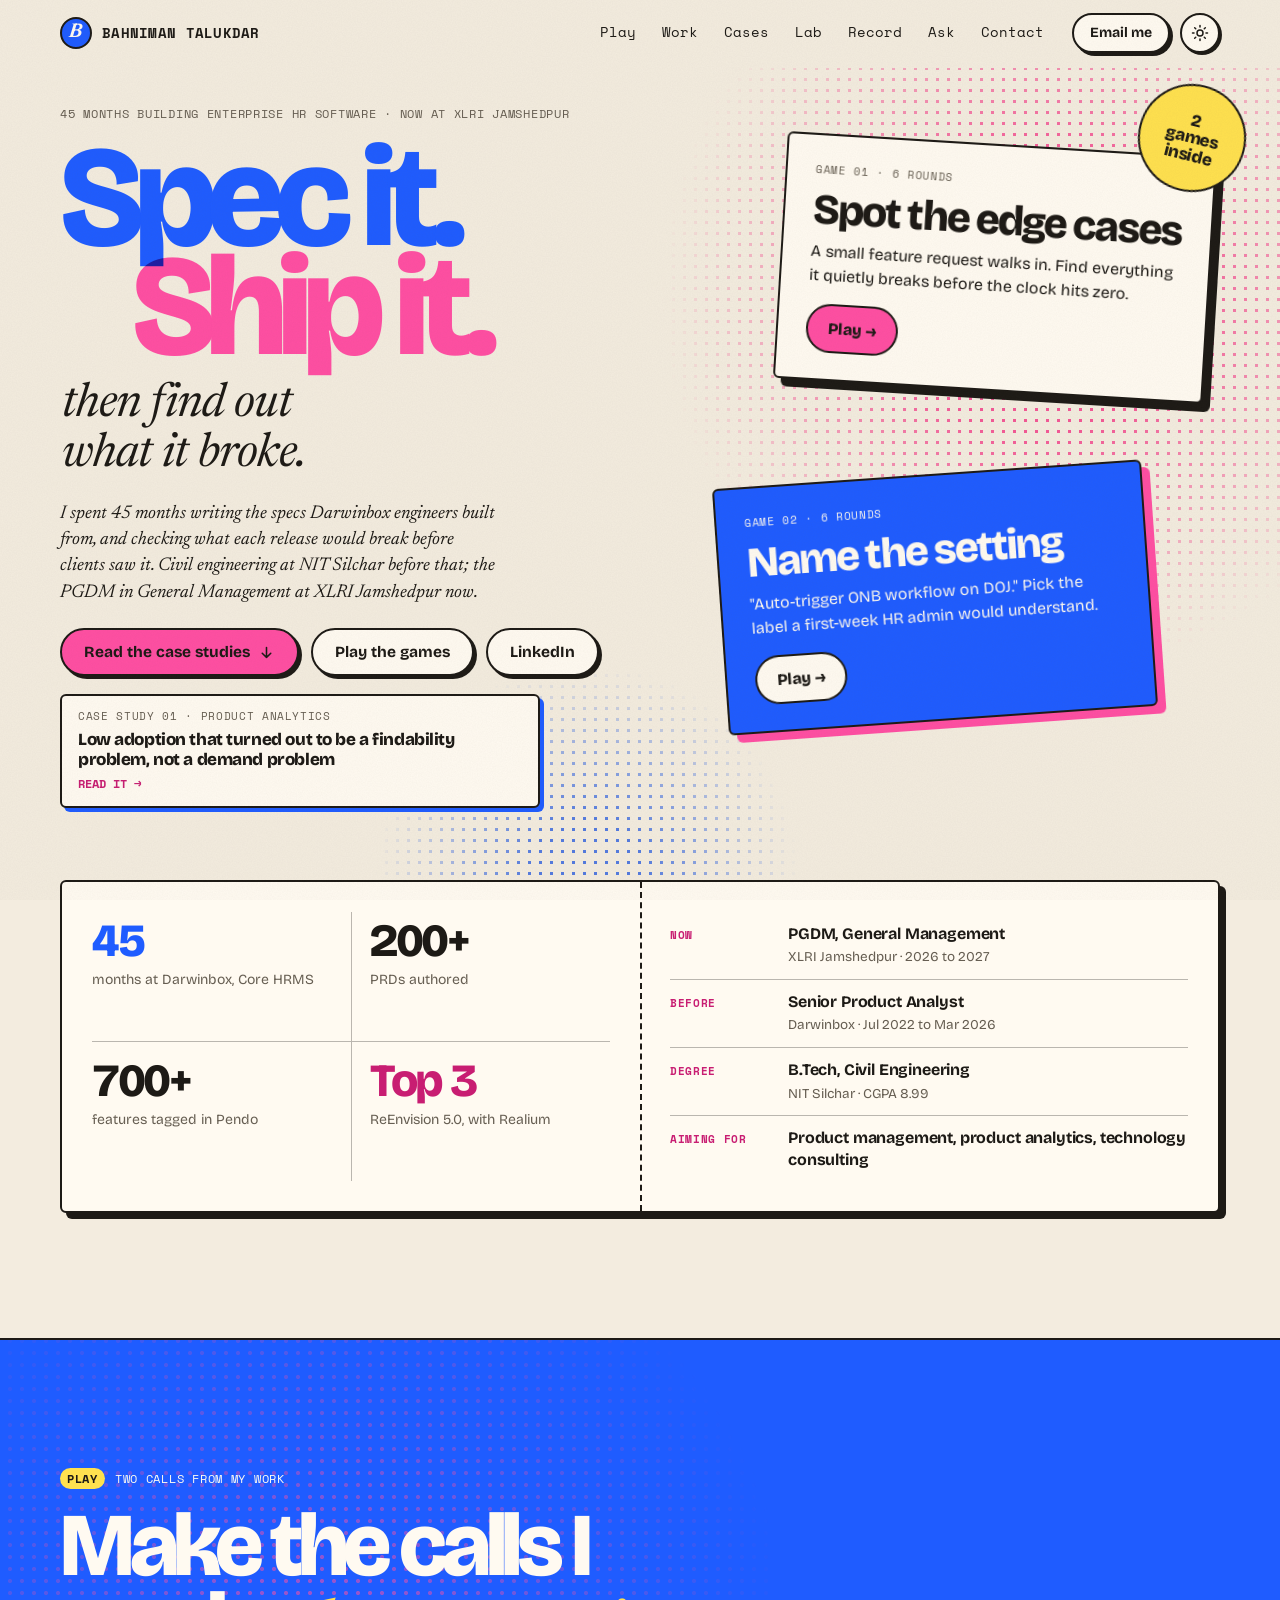
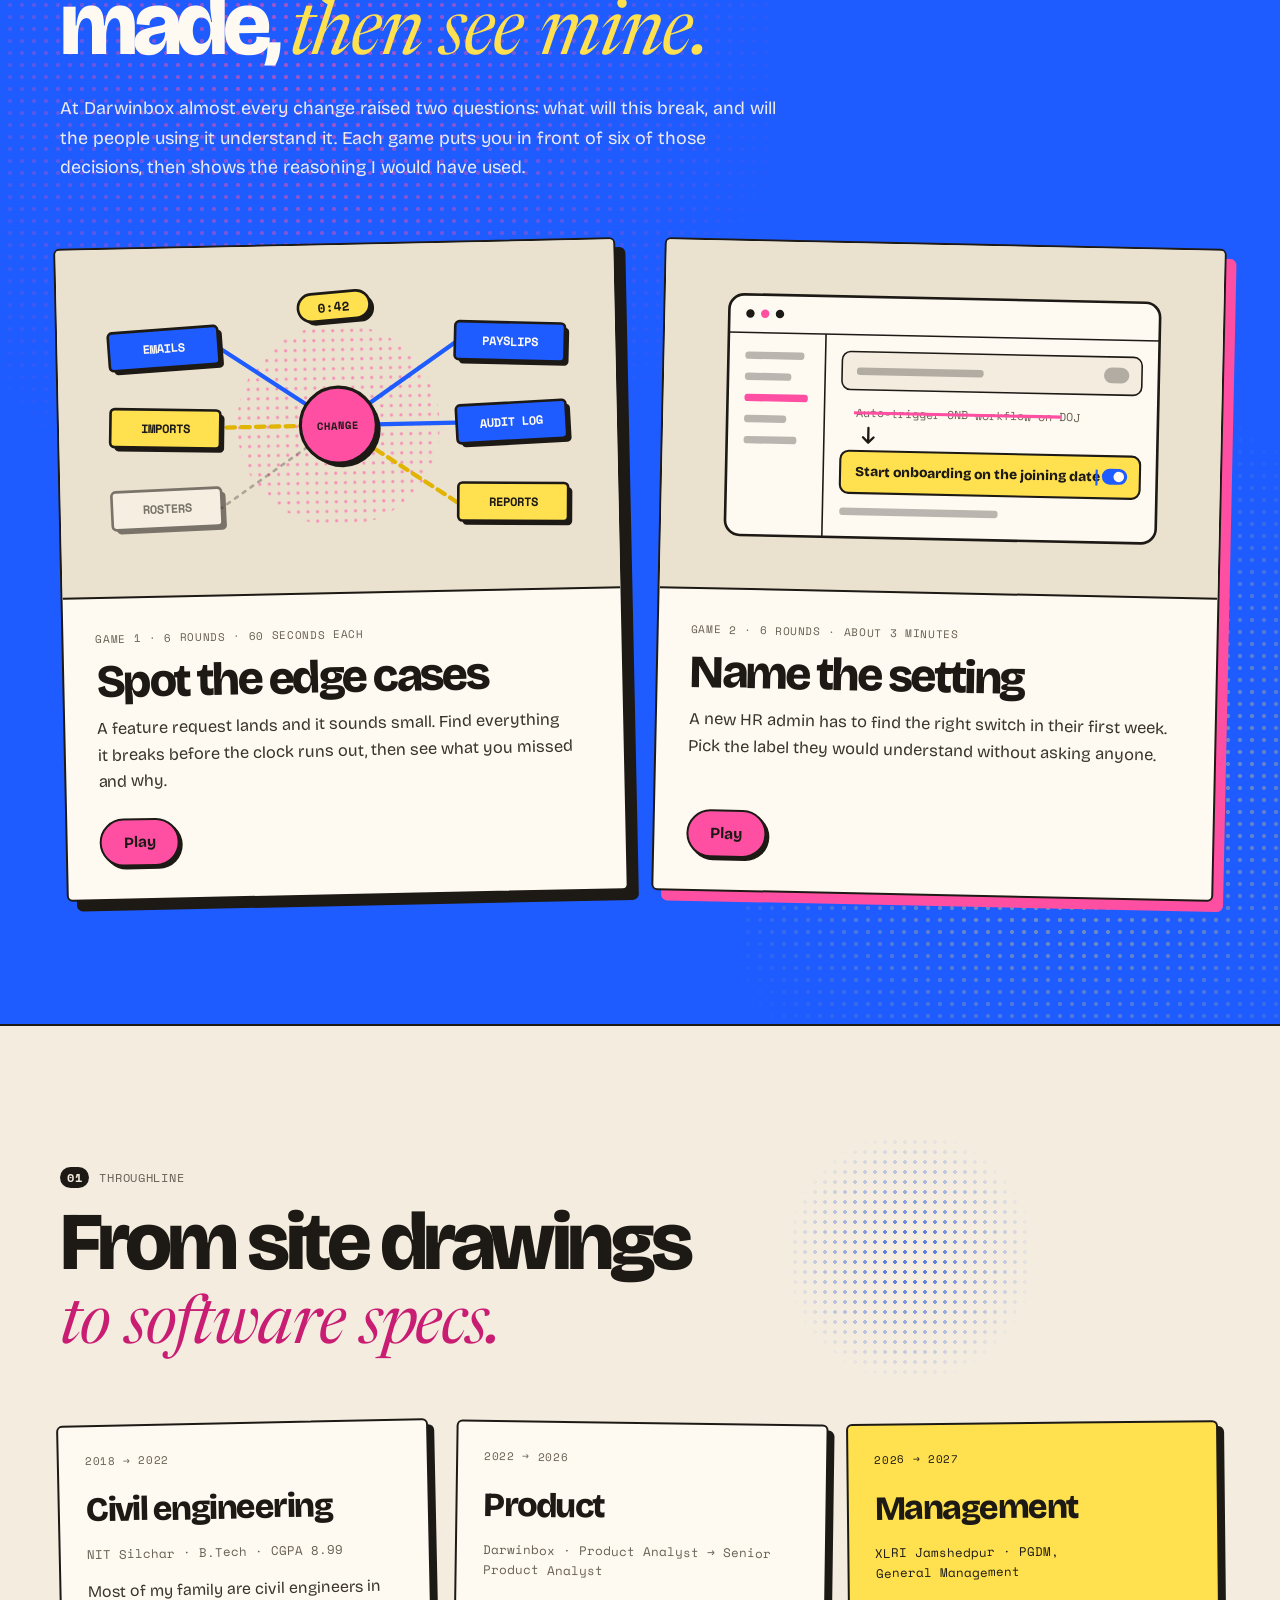
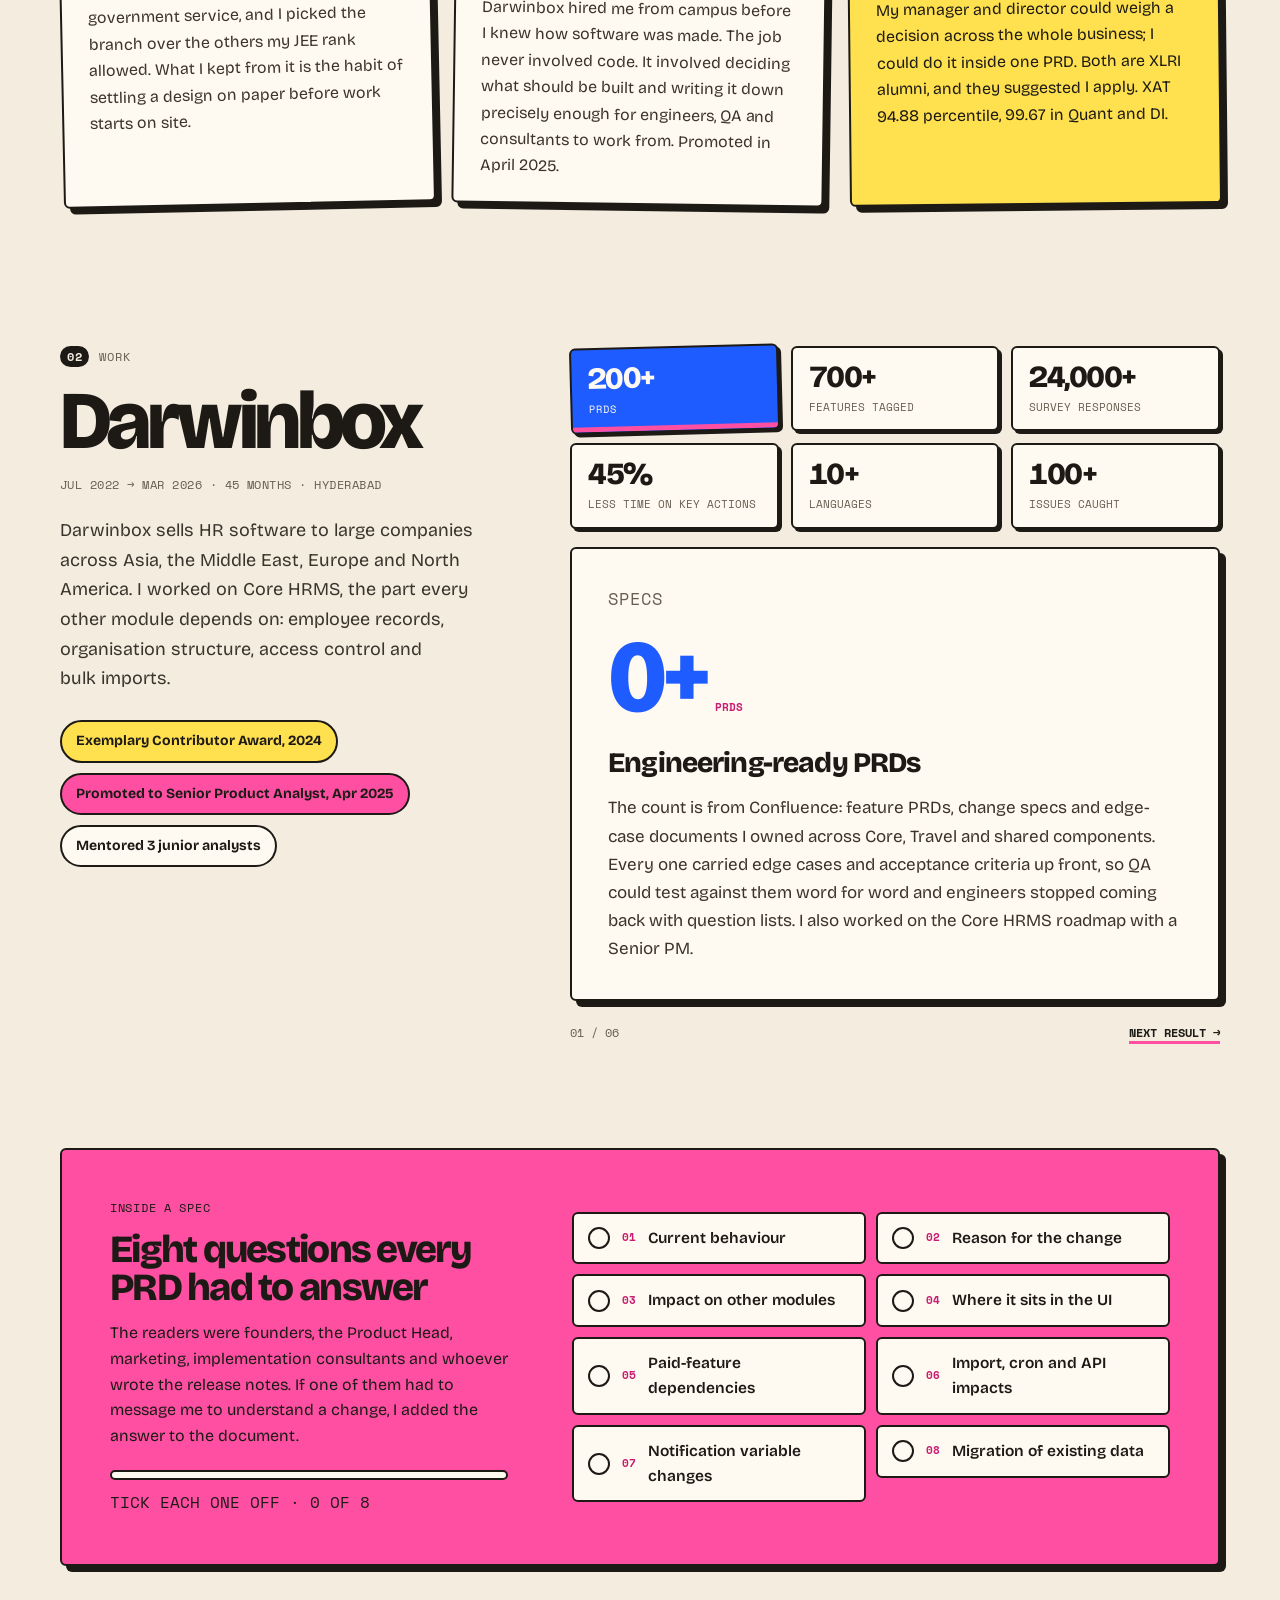
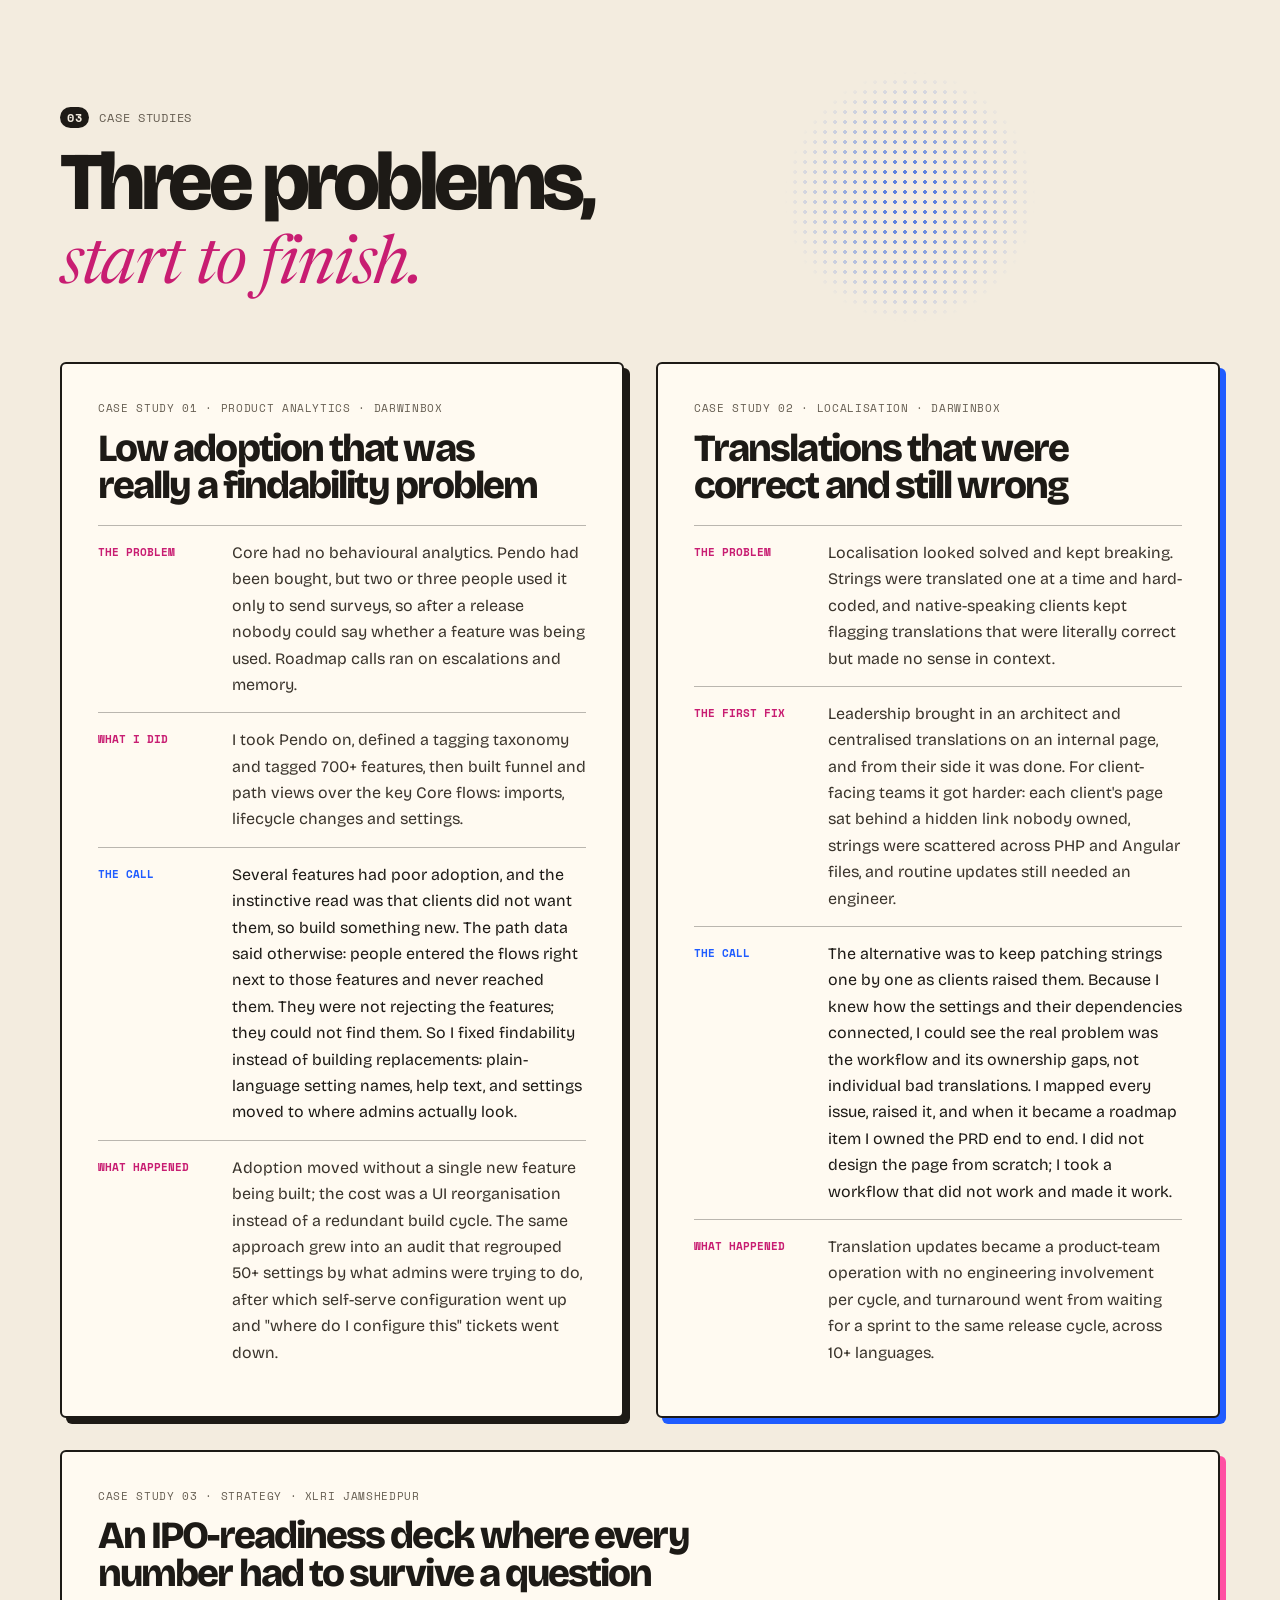
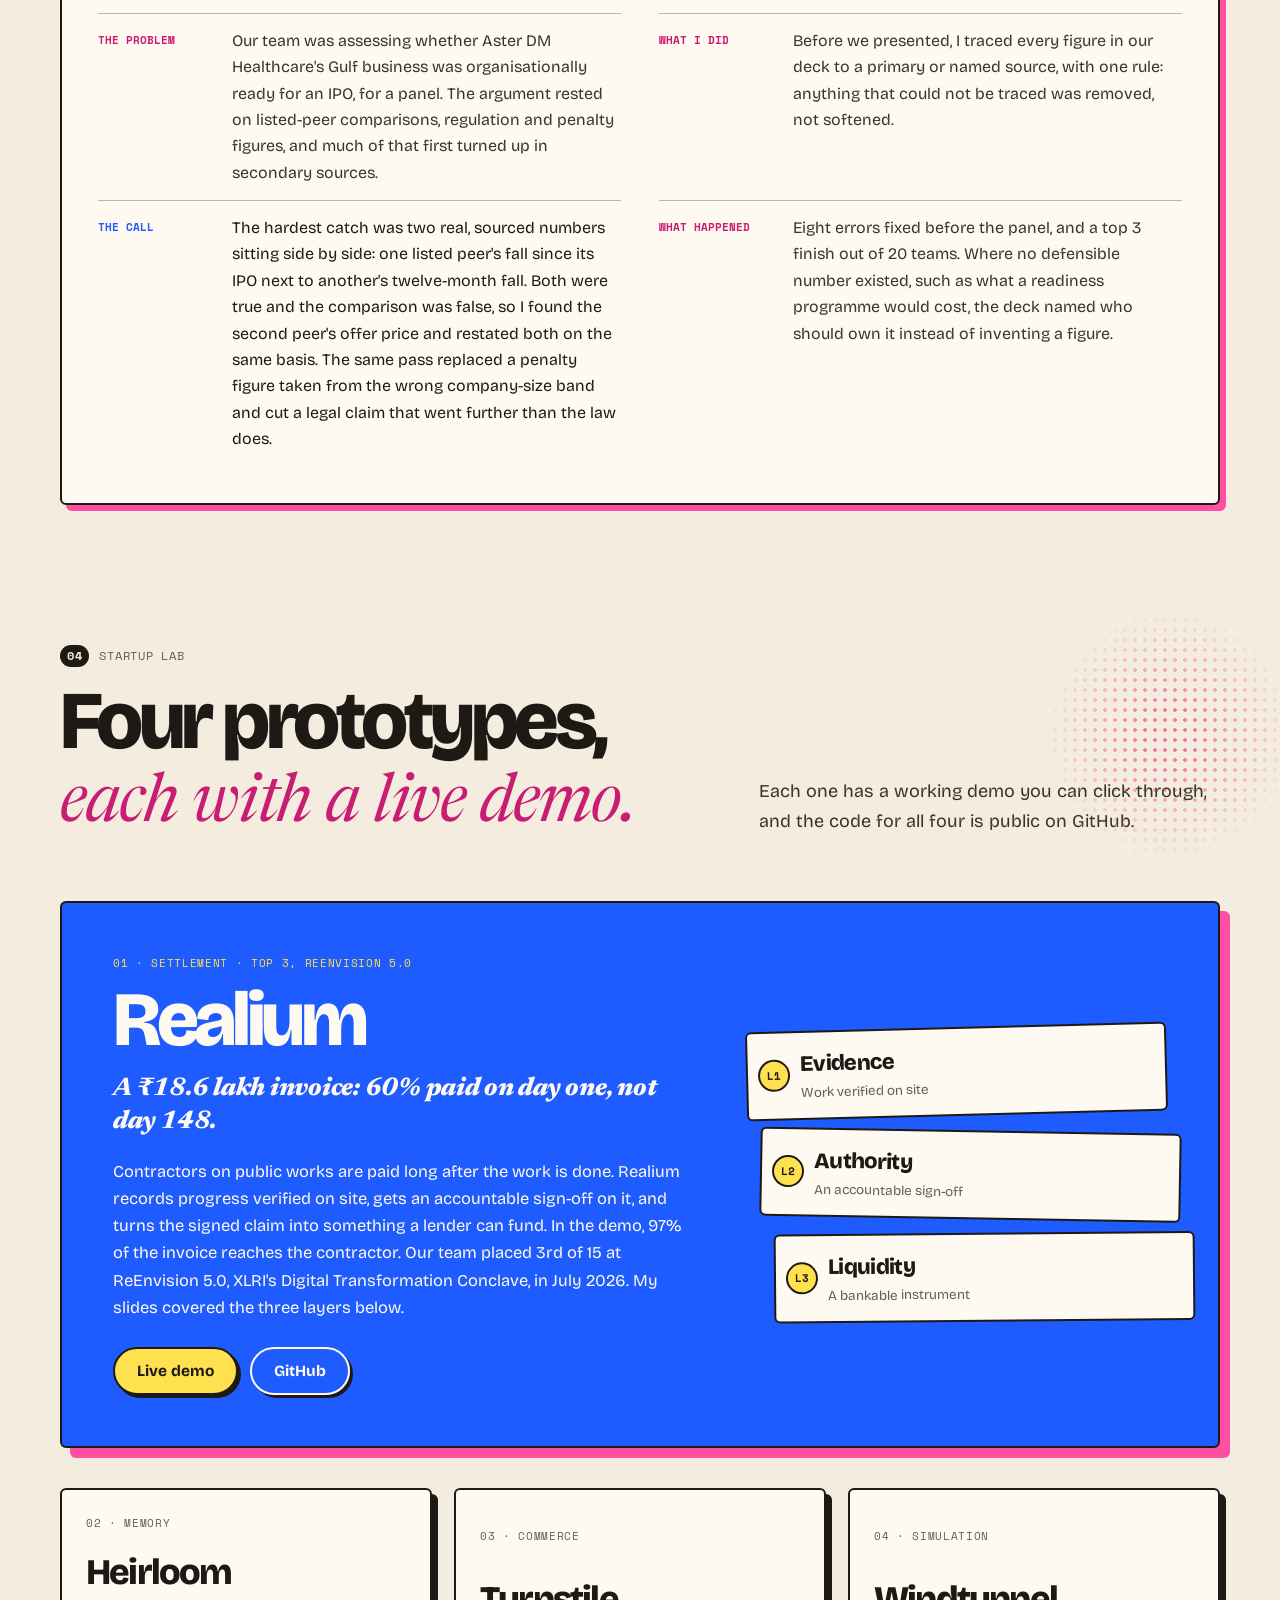
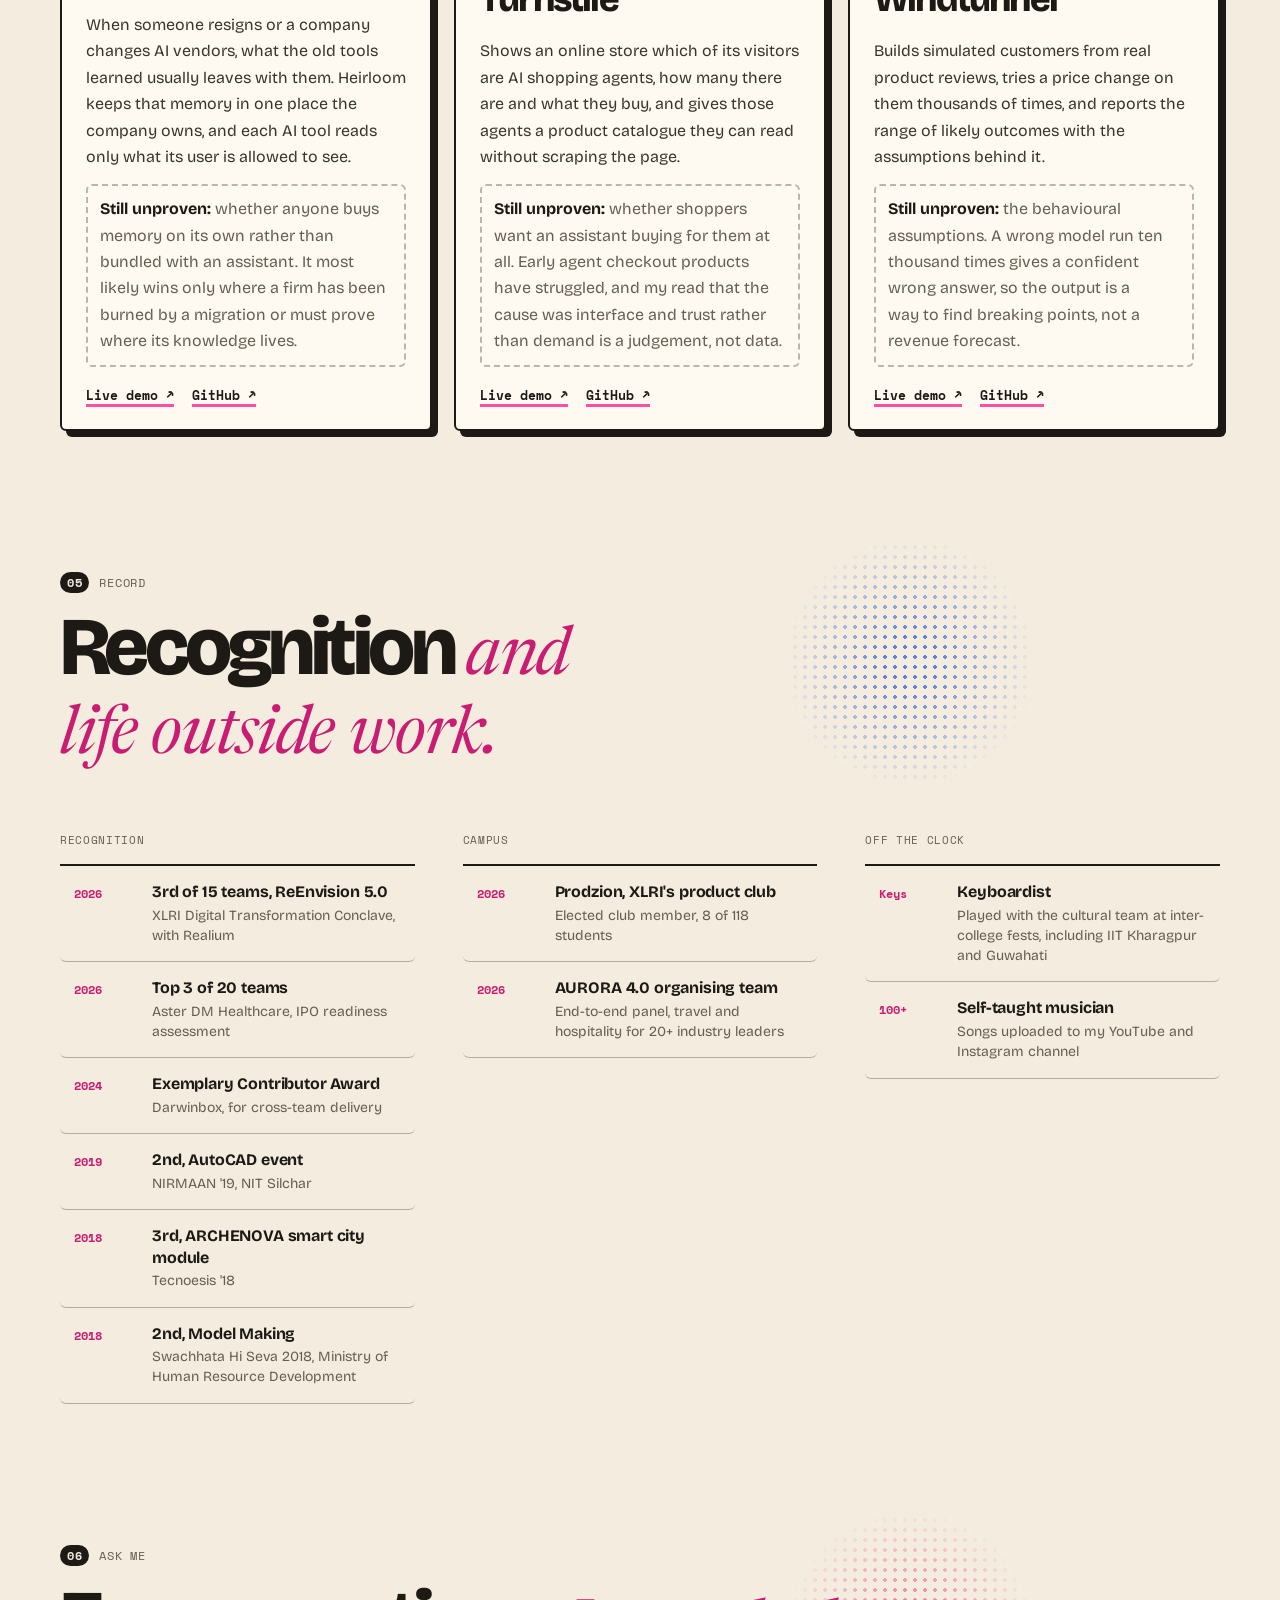
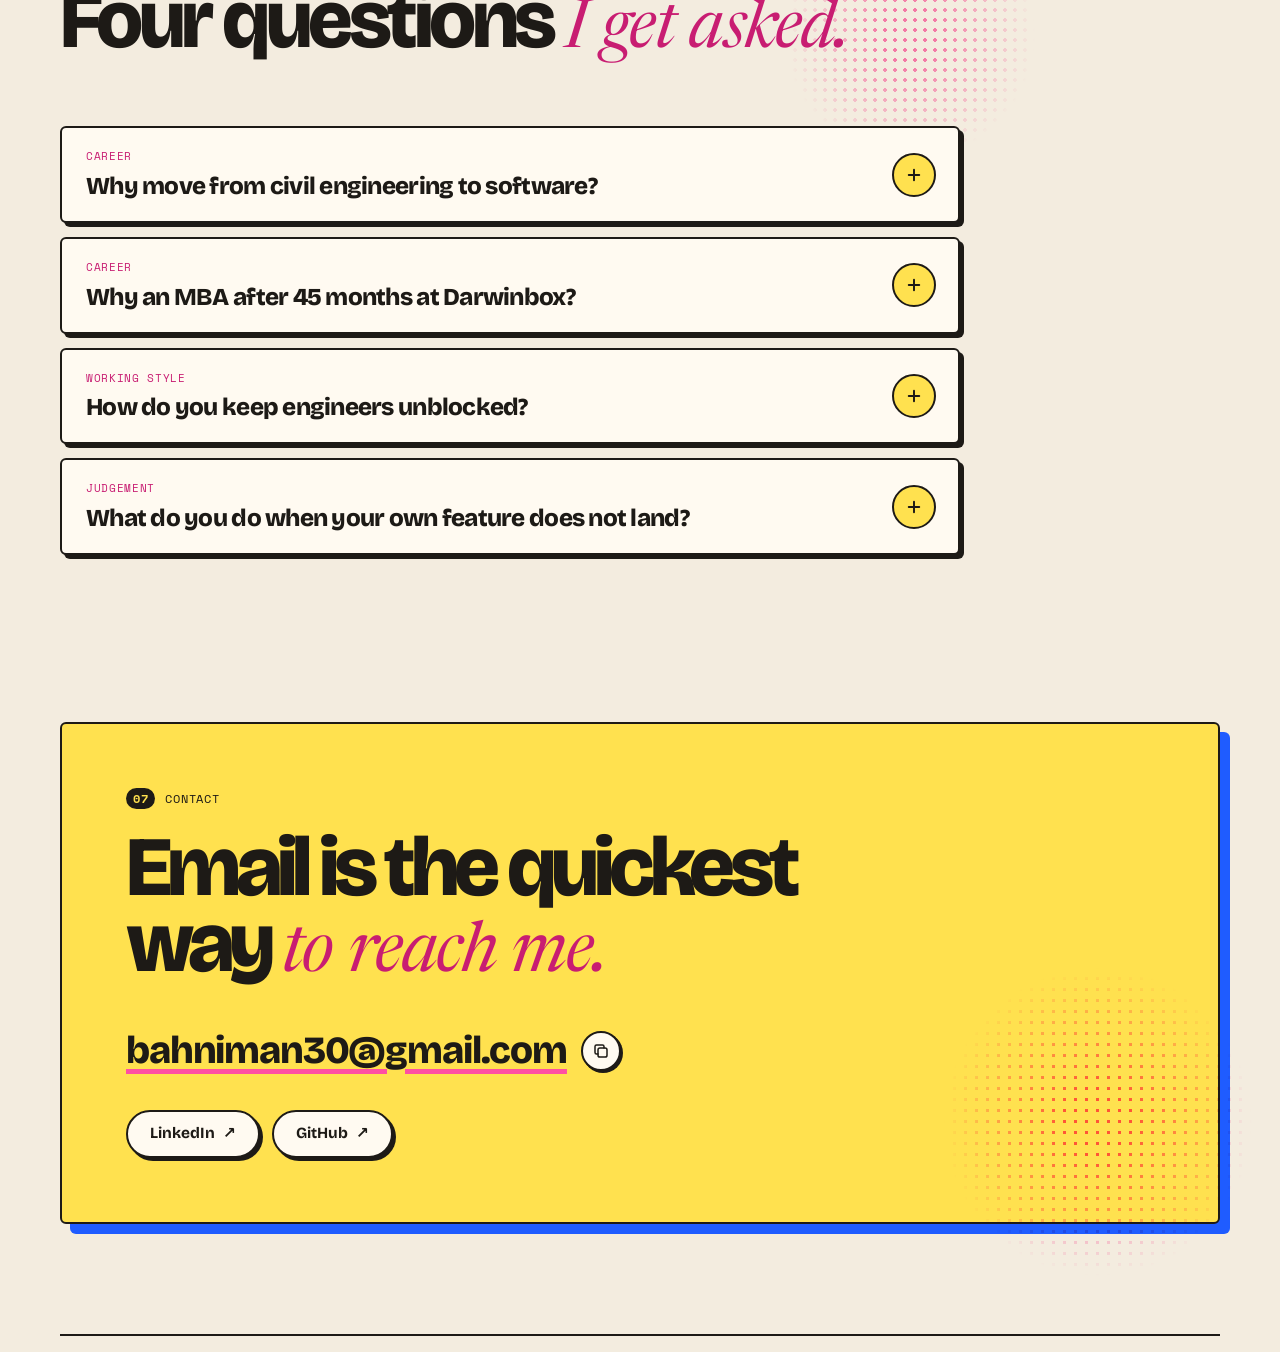
==== index.html @ 82bc1905 "Portfolio: lead with what was done and how, not the job title - Games reframed as "make the calls I " ====
<!DOCTYPE html>
<html lang="en">
<head>
<meta charset="utf-8">
<meta name="viewport" content="width=device-width, initial-scale=1, viewport-fit=cover">
<title>Bahniman Talukdar · Product, analytics and strategy</title>
<meta name="description" content="Bahniman Talukdar. What I built in 45 months on Core HRMS at Darwinbox, the calls behind it, and what I have done since at XLRI Jamshedpur. Three case studies, two games built from real decisions, and the Startup Lab.">
<meta property="og:title" content="Bahniman Talukdar">
<meta property="og:description" content="What I built at Darwinbox, the calls behind it, and two games that let you make the same calls. Now at XLRI Jamshedpur.">
<meta property="og:type" content="website">
<meta property="og:url" content="https://ferventclav.github.io/">
<meta property="og:image" content="https://ferventclav.github.io/og.png">
<meta property="og:image:width" content="1200">
<meta property="og:image:height" content="630">
<meta property="og:image:alt" content="Bahniman Talukdar portfolio: Spec it. Ship it. Then find out what it broke.">
<meta name="twitter:card" content="summary_large_image">
<meta name="theme-color" content="#f3ecdf" media="(prefers-color-scheme: light)">
<meta name="theme-color" content="#191613" media="(prefers-color-scheme: dark)">
<link rel="icon" href="data:image/svg+xml,%3Csvg xmlns='http://www.w3.org/2000/svg' viewBox='0 0 64 64'%3E%3Ccircle cx='32' cy='32' r='32' fill='%231f5cff'/%3E%3Ctext x='32' y='41' text-anchor='middle' font-family='Georgia,serif' font-style='italic' font-size='28' fill='%23fffaf1'%3Eb%3C/text%3E%3C/svg%3E">
<link rel="preconnect" href="https://fonts.googleapis.com">
<link rel="preconnect" href="https://fonts.gstatic.com" crossorigin>
<link rel="stylesheet" href="https://fonts.googleapis.com/css2?family=Bricolage+Grotesque:opsz,wght@12..96,400..800&family=Newsreader:ital,opsz,wght@0,6..72,400;1,6..72,400&family=Space+Mono:wght@400;700&display=swap">
<link rel="stylesheet" href="site.css">
<script>
  (function () {
    var t = null;
    try { t = localStorage.getItem('theme'); } catch (e) {}
    if (t === 'light' || t === 'dark') document.documentElement.setAttribute('data-theme', t);
    document.documentElement.classList.add('js');
  })();
</script>
</head>
<body>
<div class="amb" aria-hidden="true"></div>
<a class="skip" href="#main">Skip to content</a>

<header class="top" id="top">
  <a class="logo" href="#hero" data-go aria-label="Bahniman Talukdar, back to top">
    <i aria-hidden="true">b</i><span translate="no">Bahniman Talukdar</span>
  </a>
  <nav class="nav" aria-label="Sections">
    <a href="#play" data-go>Play</a>
    <a href="#work" data-go>Work</a>
    <a href="#studies" data-go>Cases</a>
    <a href="#lab" data-go>Lab</a>
    <a href="#record" data-go>Record</a>
    <a href="#ask" data-go>Ask</a>
    <a href="#contact" data-go>Contact</a>
  </nav>
  <div class="top-end">
    <a class="pill hide-sm" href="mailto:bahniman30@gmail.com">Email me</a>
    <button class="cb menu-btn" id="menuBtn" type="button" aria-label="Open section menu" aria-expanded="false" aria-controls="mnav">
      <svg viewBox="0 0 24 24" aria-hidden="true"><path d="M4 7h16M4 12h16M4 17h16"/></svg>
    </button>
    <button class="cb" id="theme" type="button" aria-label="Switch colour theme">
      <svg class="sun" viewBox="0 0 24 24" aria-hidden="true"><circle cx="12" cy="12" r="4"/><path d="M12 2v2M12 20v2M4.9 4.9l1.4 1.4M17.7 17.7l1.4 1.4M2 12h2M20 12h2M4.9 19.1l1.4-1.4M17.7 6.3l1.4-1.4"/></svg>
      <svg class="moon" viewBox="0 0 24 24" aria-hidden="true"><path d="M20 14.5A8 8 0 0 1 9.5 4a8 8 0 1 0 10.5 10.5z"/></svg>
    </button>
  </div>
  <span id="prog" aria-hidden="true"></span>
  <nav class="mnav" id="mnav" aria-label="Sections" hidden>
    <a href="#play" data-go>Play</a><a href="#work" data-go>Work</a><a href="#studies" data-go>Case studies</a><a href="#lab" data-go>Lab</a><a href="#record" data-go>Record</a><a href="#ask" data-go>Ask</a><a href="#contact" data-go>Contact</a>
  </nav>
</header>

<main id="main">

<!-- ============ HERO ============ -->
<section class="hero wrap" id="hero">
  <div class="poster">
    <p class="kick h-in">45 months building enterprise HR software · now at XLRI Jamshedpur</p>
    <h1 class="big h-in"><span class="a">Spec it.</span> <span class="b">Ship it.</span> <span class="c">then find out what it broke.</span></h1>
    <p class="dek h-in">I spent 45 months writing the specs Darwinbox engineers built from, and checking what each release would break before clients saw it. Civil engineering at NIT Silchar before that; the PGDM in General Management at XLRI Jamshedpur now.</p>
    <div class="cta h-in">
      <a class="btn pri" href="#studies" data-go>Read the case studies
        <svg viewBox="0 0 24 24" aria-hidden="true"><path d="M12 5v14M6 13l6 6 6-6"/></svg></a>
      <a class="btn" href="#play" data-go>Play the games</a>
      <a class="btn" href="https://www.linkedin.com/in/bahniman-talukdar-ab97a416a" target="_blank" rel="noopener">LinkedIn</a>
    </div>
    <a class="proof h-in" href="#studies" data-go><span class="kick sm">Case study 01 · Product analytics</span><b>Low adoption that turned out to be a findability problem, not a demand problem</b><span class="go">Read it &rarr;</span></a>
  </div>
  <div class="hero-cards">
    <span class="sticker h-in" aria-hidden="true">2<br>games<br>inside</span>
    <button type="button" class="hcard one h-in" data-play="edge"><span class="kick sm">Game 01 · 6 rounds</span><b>Spot the edge cases</b><span class="hp">A small feature request walks in. Find everything it quietly breaks before the clock hits zero.</span><span class="go">Play &rarr;</span></button>
    <button type="button" class="hcard two h-in" data-play="label"><span class="kick sm">Game 02 · 6 rounds</span><b>Name the setting</b><span class="hp">"Auto-trigger ONB workflow on DOJ." Pick the label a first-week HR admin would understand.</span><span class="go">Play &rarr;</span></button>
  </div>
  <aside class="glance h-in" aria-label="At a glance">
    <dl class="glance-facts">
      <div><dt><span data-count="45">45</span></dt><dd>months at Darwinbox, Core HRMS</dd></div>
      <div><dt><span data-count="200">200</span>+</dt><dd>PRDs authored</dd></div>
      <div><dt><span data-count="700">700</span>+</dt><dd>features tagged in Pendo</dd></div>
      <div><dt>Top 3</dt><dd>ReEnvision 5.0, with Realium</dd></div>
    </dl>
    <ul class="glance-rows">
      <li><span class="mono">Now</span><div><b>PGDM, General Management</b><small>XLRI Jamshedpur · 2026 to 2027</small></div></li>
      <li><span class="mono">Before</span><div><b>Senior Product Analyst</b><small>Darwinbox · Jul 2022 to Mar 2026</small></div></li>
      <li><span class="mono">Degree</span><div><b>B.Tech, Civil Engineering</b><small>NIT Silchar · CGPA 8.99</small></div></li>
      <li><span class="mono">Aiming for</span><div><b>Product management, product analytics, technology consulting</b></div></li>
    </ul>
  </aside>
</section>

<!-- ============ PLAY ============ -->
<section class="arcade" id="play" aria-labelledby="play-h">
  <div class="wrap">
    <header class="arc-head reveal">
      <p class="kick"><span class="n">Play</span>Two calls from my work</p>
      <h2 id="play-h">Make the calls I made, <em>then see mine.</em></h2>
      <p class="lede">At Darwinbox almost every change raised two questions: what will this break, and will the people using it understand it. Each game puts you in front of six of those decisions, then shows the reasoning I would have used.</p>
    </header>

    <div class="arc-pick" id="arcPick">
      <article class="cab reveal">
        <button type="button" class="cab-art" data-play="edge" aria-label="Play Spot the edge cases"><svg viewBox="0 0 480 280" class="art" aria-hidden="true"><defs><pattern id="htE" width="9" height="9" patternUnits="userSpaceOnUse"><circle class="htd" cx="2.5" cy="2.5" r="1.5"/></pattern></defs><circle cx="240" cy="146" r="96" fill="url(#htE)" class="ht"/><line class="cn c" x1="240" y1="146" x2="128" y2="70.0"/><line class="cn m" x1="240" y1="146" x2="128" y2="146.0"/><line class="cn x" x1="240" y1="146" x2="128" y2="222.0"/><line class="cn c" x1="240" y1="146" x2="352" y2="70.0"/><line class="cn c" x1="240" y1="146" x2="352" y2="146.0"/><line class="cn m" x1="240" y1="146" x2="352" y2="222.0"/><g class="tl c" transform="rotate(-3 76.0 70.0)"><rect class="tls" x="28" y="56" width="104" height="36" rx="4"/><rect class="tlb" x="24" y="52" width="104" height="36" rx="4"/><text class="tlt" x="76.0" y="74.0">EMAILS</text></g><g class="tl m" transform="rotate(2 76.0 146.0)"><rect class="tls" x="28" y="132" width="104" height="36" rx="4"/><rect class="tlb" x="24" y="128" width="104" height="36" rx="4"/><text class="tlt" x="76.0" y="150.0">IMPORTS</text></g><g class="tl x" transform="rotate(-1.5 76.0 222.0)"><rect class="tls" x="28" y="208" width="104" height="36" rx="4"/><rect class="tlb" x="24" y="204" width="104" height="36" rx="4"/><text class="tlt" x="76.0" y="226.0">ROSTERS</text></g><g class="tl c" transform="rotate(2.5 404.0 70.0)"><rect class="tls" x="356" y="56" width="104" height="36" rx="4"/><rect class="tlb" x="352" y="52" width="104" height="36" rx="4"/><text class="tlt" x="404.0" y="74.0">PAYSLIPS</text></g><g class="tl c" transform="rotate(-2 404.0 146.0)"><rect class="tls" x="356" y="132" width="104" height="36" rx="4"/><rect class="tlb" x="352" y="128" width="104" height="36" rx="4"/><text class="tlt" x="404.0" y="150.0">AUDIT LOG</text></g><g class="tl m" transform="rotate(1.5 404.0 222.0)"><rect class="tls" x="356" y="208" width="104" height="36" rx="4"/><rect class="tlb" x="352" y="204" width="104" height="36" rx="4"/><text class="tlt" x="404.0" y="226.0">REPORTS</text></g><g class="ch"><circle class="chs" cx="244" cy="150" r="36"/><circle class="chb" cx="240" cy="146" r="36"/><text class="cht" x="240" y="150">CHANGE</text></g><g class="tm" transform="rotate(-4 240 34)"><rect class="tms" x="208" y="24" width="68" height="26" rx="13"/><rect class="tmb" x="204" y="20" width="68" height="26" rx="13"/><text class="tmt" x="238" y="38">0:42</text></g></svg></button>
        <div class="cab-body">
          <p class="kick sm">Game 1 · 6 rounds · 60 seconds each</p>
          <h3>Spot the edge cases</h3>
          <p>A feature request lands and it sounds small. Find everything it breaks before the clock runs out, then see what you missed and why.</p>
          <div class="cab-foot"><button type="button" class="btn pri" data-play="edge">Play</button><span class="best-score" id="bestEdge"></span></div>
        </div>
      </article>
      <article class="cab reveal">
        <button type="button" class="cab-art" data-play="label" aria-label="Play Name the setting"><svg viewBox="0 0 480 280" class="art" aria-hidden="true">
  <rect class="w" x="36" y="26" width="408" height="228" rx="14"/>
  <circle class="wd" cx="56" cy="44" r="4"/><circle class="wd" cx="70" cy="44" r="4"/><circle class="wd" cx="84" cy="44" r="4"/>
  <line class="wl" x1="36" y1="62" x2="444" y2="62"/><line class="wl" x1="128" y1="62" x2="128" y2="254"/>
  <rect class="sb" x="52" y="80" width="56" height="7" rx="3"/><rect class="sb" x="52" y="100" width="44" height="7" rx="3"/><rect class="sb on" x="52" y="120" width="60" height="7" rx="3"/><rect class="sb" x="52" y="140" width="40" height="7" rx="3"/><rect class="sb" x="52" y="160" width="50" height="7" rx="3"/>
  <rect class="row" x="144" y="78" width="284" height="36" rx="8"/><rect class="sb" x="158" y="93" width="120" height="7" rx="3"/><rect class="tg" x="392" y="88" width="24" height="15" rx="7.5"/>
  <text class="old" x="158" y="140">Auto-trigger ONB workflow on DOJ</text><line class="strike" x1="156" y1="136" x2="352" y2="136"/>
  <path class="arrow" d="M170 150 v14 m-5 -5 l5 5 l5 -5"/>
  <rect class="row new" x="144" y="172" width="284" height="40" rx="8"/><text class="nw" x="158" y="196">Start onboarding on the joining date</text><rect class="caret" x="386" y="185" width="2" height="15"/>
  <rect class="tg on" x="392" y="184" width="24" height="15" rx="7.5"/><circle class="knob" cx="408" cy="191.5" r="5"/>
  <rect class="sb" x="144" y="226" width="150" height="7" rx="3"/>
</svg></button>
        <div class="cab-body">
          <p class="kick sm">Game 2 · 6 rounds · about 3 minutes</p>
          <h3>Name the setting</h3>
          <p>A new HR admin has to find the right switch in their first week. Pick the label they would understand without asking anyone.</p>
          <div class="cab-foot"><button type="button" class="btn pri" data-play="label">Play</button><span class="best-score" id="bestLabel"></span></div>
        </div>
      </article>
    </div>

    <div class="stage" id="stage" hidden>
      <div class="stage-bar">
        <button type="button" class="back" id="stageBack"><svg viewBox="0 0 24 24" aria-hidden="true"><path d="M15 6l-6 6 6 6"/></svg>All games</button>
        <p class="stage-title" id="stageTitle"></p>
        <ol class="dots" id="dots" aria-hidden="true"></ol>
        <span class="g-timer" id="gTimer" hidden><i></i><span>60s</span></span>
      </div>
      <div class="stage-body" id="stageBody"></div>
    </div>
  </div>
</section>

<!-- ============ THROUGHLINE ============ -->
<section class="sec wrap" id="path" aria-labelledby="path-h">
  <header class="sec-head reveal">
    <p class="kick"><span class="n">01</span>Throughline</p>
    <h2 id="path-h">From site drawings <em>to software specs.</em></h2>
  </header>
  <ol class="path">
    <li class="reveal">
      <p class="kick sm">2018 → 2022</p>
      <h3>Civil engineering</h3>
      <p class="org">NIT Silchar · B.Tech · CGPA 8.99</p>
      <p>Most of my family are civil engineers in government service, and I picked the branch over the others my JEE rank allowed. What I kept from it is the habit of settling a design on paper before work starts on site.</p>
    </li>
    <li class="reveal">
      <p class="kick sm">2022 → 2026</p>
      <h3>Product</h3>
      <p class="org">Darwinbox · Product Analyst → Senior Product Analyst</p>
      <p>Darwinbox hired me from campus before I knew how software was made. The job never involved code. It involved deciding what should be built and writing it down precisely enough for engineers, QA and consultants to work from. Promoted in April 2025.</p>
    </li>
    <li class="reveal">
      <p class="kick sm">2026 → 2027</p>
      <h3>Management</h3>
      <p class="org">XLRI Jamshedpur · PGDM, General Management</p>
      <p>My manager and director could weigh a decision across the whole business; I could do it inside one PRD. Both are XLRI alumni, and they suggested I apply. XAT 94.88 percentile, 99.67 in Quant and DI.</p>
    </li>
  </ol>
</section>

<!-- ============ WORK ============ -->
<section class="sec wrap" id="work" aria-labelledby="work-h">
  <div class="work">
    <header class="work-side">
      <div class="sticky reveal">
        <p class="kick"><span class="n">02</span>Work</p>
        <h2 id="work-h">Darwinbox</h2>
        <p class="meta mono">JUL 2022 → MAR 2026 · 45 MONTHS · HYDERABAD</p>
        <p class="lede">Darwinbox sells HR software to large companies across Asia, the Middle East, Europe and North America. I worked on Core HRMS, the part every other module depends on: employee records, organisation structure, access control and bulk imports.</p>
        <ul class="badges">
          <li>Exemplary Contributor Award, 2024</li>
          <li>Promoted to Senior Product Analyst, Apr 2025</li>
          <li>Mentored 3 junior analysts</li>
        </ul>
      </div>
    </header>

    <div class="work-list" id="cases">
      <article class="item">
        <p class="kick sm">Specs</p>
        <div class="fig"><b><span data-count="200">200</span>+</b><span>PRDs</span></div>
        <h3>Engineering-ready PRDs</h3>
        <p>The count is from Confluence: feature PRDs, change specs and edge-case documents I owned across Core, Travel and shared components. Every one carried edge cases and acceptance criteria up front, so QA could test against them word for word and engineers stopped coming back with question lists. I also worked on the Core HRMS roadmap with a Senior PM.</p>
      </article>
      <article class="item">
        <p class="kick sm">Analytics</p>
        <div class="fig"><b><span data-count="700">700</span>+</b><span>features tagged</span></div>
        <h3>Usage tracking in Pendo</h3>
        <p>I defined a tagging taxonomy a PM could search without asking me, and re-tagged whenever the UI changed so the history stayed comparable. That discipline is why the team ended up with three continuous years of adoption records instead of fragments, and why roadmap discussions started from usage data rather than escalations.</p>
      </article>
      <article class="item">
        <p class="kick sm">Research</p>
        <div class="fig"><b><span data-count="24000">24,000</span>+</b><span>survey responses</span></div>
        <h3>From survey to backlog</h3>
        <p>I set up in-app feedback for the new Profile page within days of its release. 24,000+ responses came back, and I sorted them with Engineering and QA into a ranked backlog for the same quarter. The page scored 4.3 out of 5.</p>
      </article>
      <article class="item">
        <p class="kick sm">Analytics</p>
        <div class="fig"><b><span data-count="45">45</span>%</b><span>less time on key actions</span></div>
        <h3>Measuring the Dashboard revamp</h3>
        <p>I owned the measurement behind the Dashboard revamp, not its design. I instrumented the old dashboard, defined the key actions people came to do, timed them, and ran the same measurement on the redesign. Across 322,000+ users, time on those actions fell 45% while completions held or rose, so people were finishing faster, not giving up. The analysis became the business case for further platform investment.</p>
      </article>
      <article class="item">
        <p class="kick sm">Localisation</p>
        <div class="fig"><b><span data-count="10">10</span>+</b><span>languages</span></div>
        <h3>Translation workflow</h3>
        <p>I took over translation work for the platform so that updates no longer needed an engineer. Each release I checked the translations in the languages I covered, and treated native-speaking clients as the final word on meaning.</p>
      </article>
      <article class="item">
        <p class="kick sm">Quality</p>
        <div class="fig"><b><span data-count="100">100</span>+</b><span>issues caught</span></div>
        <h3>Pre-release reviews</h3>
        <p>I reviewed each release before it shipped and logged 100+ issues that clients never saw. I also audited the settings screens and, with UX and engineering, regrouped 50+ settings that were named or placed inconsistently.</p>
      </article>
    </div>
  </div>

  <!-- spec anatomy -->
  <div class="spec reveal" aria-labelledby="spec-h">
    <div class="spec-head">
      <p class="kick">Inside a spec</p>
      <h3 id="spec-h">Eight questions every PRD had to answer</h3>
      <p>The readers were founders, the Product Head, marketing, implementation consultants and whoever wrote the release notes. If one of them had to message me to understand a change, I added the answer to the document.</p>
      <div class="spec-meter"><span class="spec-bar" aria-hidden="true"><i id="specBar"></i></span><p class="spec-status mono" id="specStatus" aria-live="polite">Tick each one off · 0 of 8</p></div>
    </div>
    <ol class="spec-list">
      <li><button type="button" aria-pressed="false"><i class="ck" aria-hidden="true"><svg viewBox="0 0 24 24"><path d="M5 12.5l4.5 4.5L19 7.5"/></svg></i><span>01</span>Current behaviour</button></li>
      <li><button type="button" aria-pressed="false"><i class="ck" aria-hidden="true"><svg viewBox="0 0 24 24"><path d="M5 12.5l4.5 4.5L19 7.5"/></svg></i><span>02</span>Reason for the change</button></li>
      <li><button type="button" aria-pressed="false"><i class="ck" aria-hidden="true"><svg viewBox="0 0 24 24"><path d="M5 12.5l4.5 4.5L19 7.5"/></svg></i><span>03</span>Impact on other modules</button></li>
      <li><button type="button" aria-pressed="false"><i class="ck" aria-hidden="true"><svg viewBox="0 0 24 24"><path d="M5 12.5l4.5 4.5L19 7.5"/></svg></i><span>04</span>Where it sits in the UI</button></li>
      <li><button type="button" aria-pressed="false"><i class="ck" aria-hidden="true"><svg viewBox="0 0 24 24"><path d="M5 12.5l4.5 4.5L19 7.5"/></svg></i><span>05</span>Paid-feature dependencies</button></li>
      <li><button type="button" aria-pressed="false"><i class="ck" aria-hidden="true"><svg viewBox="0 0 24 24"><path d="M5 12.5l4.5 4.5L19 7.5"/></svg></i><span>06</span>Import, cron and API impacts</button></li>
      <li><button type="button" aria-pressed="false"><i class="ck" aria-hidden="true"><svg viewBox="0 0 24 24"><path d="M5 12.5l4.5 4.5L19 7.5"/></svg></i><span>07</span>Notification variable changes</button></li>
      <li><button type="button" aria-pressed="false"><i class="ck" aria-hidden="true"><svg viewBox="0 0 24 24"><path d="M5 12.5l4.5 4.5L19 7.5"/></svg></i><span>08</span>Migration of existing data</button></li>
    </ol>
  </div>
</section>

<!-- ============ CASE STUDIES ============ -->
<section class="sec wrap" id="studies" aria-labelledby="studies-h">
  <header class="sec-head reveal">
    <p class="kick"><span class="n">03</span>Case studies</p>
    <h2 id="studies-h">Three problems, <em>start to finish.</em></h2>
  </header>
  <div class="studies">
    <article class="study reveal">
      <p class="kick sm">Case study 01 · Product analytics · Darwinbox</p>
      <h3>Low adoption that was really a findability problem</h3>
      <dl class="steps">
        <div><dt>The problem</dt><dd>Core had no behavioural analytics. Pendo had been bought, but two or three people used it only to send surveys, so after a release nobody could say whether a feature was being used. Roadmap calls ran on escalations and memory.</dd></div>
        <div><dt>What I did</dt><dd>I took Pendo on, defined a tagging taxonomy and tagged 700+ features, then built funnel and path views over the key Core flows: imports, lifecycle changes and settings.</dd></div>
        <div><dt>The call</dt><dd>Several features had poor adoption, and the instinctive read was that clients did not want them, so build something new. The path data said otherwise: people entered the flows right next to those features and never reached them. They were not rejecting the features; they could not find them. So I fixed findability instead of building replacements: plain-language setting names, help text, and settings moved to where admins actually look.</dd></div>
        <div><dt>What happened</dt><dd>Adoption moved without a single new feature being built; the cost was a UI reorganisation instead of a redundant build cycle. The same approach grew into an audit that regrouped 50+ settings by what admins were trying to do, after which self-serve configuration went up and "where do I configure this" tickets went down.</dd></div>
      </dl>
    </article>
    <article class="study two reveal">
      <p class="kick sm">Case study 02 · Localisation · Darwinbox</p>
      <h3>Translations that were correct and still wrong</h3>
      <dl class="steps">
        <div><dt>The problem</dt><dd>Localisation looked solved and kept breaking. Strings were translated one at a time and hard-coded, and native-speaking clients kept flagging translations that were literally correct but made no sense in context.</dd></div>
        <div><dt>The first fix</dt><dd>Leadership brought in an architect and centralised translations on an internal page, and from their side it was done. For client-facing teams it got harder: each client's page sat behind a hidden link nobody owned, strings were scattered across PHP and Angular files, and routine updates still needed an engineer.</dd></div>
        <div><dt>The call</dt><dd>The alternative was to keep patching strings one by one as clients raised them. Because I knew how the settings and their dependencies connected, I could see the real problem was the workflow and its ownership gaps, not individual bad translations. I mapped every issue, raised it, and when it became a roadmap item I owned the PRD end to end. I did not design the page from scratch; I took a workflow that did not work and made it work.</dd></div>
        <div><dt>What happened</dt><dd>Translation updates became a product-team operation with no engineering involvement per cycle, and turnaround went from waiting for a sprint to the same release cycle, across 10+ languages.</dd></div>
      </dl>
    </article>
    <article class="study three reveal">
      <p class="kick sm">Case study 03 · Strategy · XLRI Jamshedpur</p>
      <h3>An IPO-readiness deck where every number had to survive a question</h3>
      <dl class="steps">
        <div><dt>The problem</dt><dd>Our team was assessing whether Aster DM Healthcare's Gulf business was organisationally ready for an IPO, for a panel. The argument rested on listed-peer comparisons, regulation and penalty figures, and much of that first turned up in secondary sources.</dd></div>
        <div><dt>What I did</dt><dd>Before we presented, I traced every figure in our deck to a primary or named source, with one rule: anything that could not be traced was removed, not softened.</dd></div>
        <div><dt>The call</dt><dd>The hardest catch was two real, sourced numbers sitting side by side: one listed peer's fall since its IPO next to another's twelve-month fall. Both were true and the comparison was false, so I found the second peer's offer price and restated both on the same basis. The same pass replaced a penalty figure taken from the wrong company-size band and cut a legal claim that went further than the law does.</dd></div>
        <div><dt>What happened</dt><dd>Eight errors fixed before the panel, and a top 3 finish out of 20 teams. Where no defensible number existed, such as what a readiness programme would cost, the deck named who should own it instead of inventing a figure.</dd></div>
      </dl>
    </article>
  </div>
</section>

<!-- ============ LAB ============ -->
<section class="sec wrap" id="lab" aria-labelledby="lab-h">
  <header class="sec-head split reveal">
    <div>
      <p class="kick"><span class="n">04</span>Startup Lab</p>
      <h2 id="lab-h">Four prototypes, <em>each with a live demo.</em></h2>
    </div>
    <p class="lede">Each one has a working demo you can click through, and the code for all four is public on GitHub.</p>
  </header>

  <article class="feature reveal">
    <div class="feature-copy">
      <p class="kick sm tan">01 · Settlement · Top 3, ReEnvision 5.0</p>
      <h3>Realium</h3>
      <p class="big">A ₹18.6 lakh invoice: 60% paid on day one, not day 148.</p>
      <p>Contractors on public works are paid long after the work is done. Realium records progress verified on site, gets an accountable sign-off on it, and turns the signed claim into something a lender can fund. In the demo, 97% of the invoice reaches the contractor. Our team placed 3rd of 15 at ReEnvision 5.0, XLRI's Digital Transformation Conclave, in July 2026. My slides covered the three layers below.</p>
      <div class="links">
        <a class="btn pri" href="https://ferventclav.github.io/realium/" target="_blank" rel="noopener">Live demo</a>
        <a class="btn" href="https://github.com/ferventclav/realium" target="_blank" rel="noopener">GitHub</a>
      </div>
    </div>
    <ol class="chain" aria-label="Realium's three layers">
      <li><span class="mono">L1</span><b>Evidence</b><small>Work verified on site</small></li>
      <li><span class="mono">L2</span><b>Authority</b><small>An accountable sign-off</small></li>
      <li><span class="mono">L3</span><b>Liquidity</b><small>A bankable instrument</small></li>
    </ol>
  </article>

  <ul class="projects">
    <li class="reveal">
      <p class="kick sm">02 · Memory</p>
      <h3>Heirloom</h3>
      <p>When someone resigns or a company changes AI vendors, what the old tools learned usually leaves with them. Heirloom keeps that memory in one place the company owns, and each AI tool reads only what its user is allowed to see.</p>
      <p class="unproven"><b>Still unproven:</b> whether anyone buys memory on its own rather than bundled with an assistant. It most likely wins only where a firm has been burned by a migration or must prove where its knowledge lives.</p>
      <div class="plinks"><a href="https://ferventclav.github.io/heirloom/" target="_blank" rel="noopener">Live demo <span aria-hidden="true">↗</span></a><a href="https://github.com/ferventclav/heirloom" target="_blank" rel="noopener">GitHub <span aria-hidden="true">↗</span></a></div>
    </li>
    <li class="reveal">
      <p class="kick sm">03 · Commerce</p>
      <h3>Turnstile</h3>
      <p>Shows an online store which of its visitors are AI shopping agents, how many there are and what they buy, and gives those agents a product catalogue they can read without scraping the page.</p>
      <p class="unproven"><b>Still unproven:</b> whether shoppers want an assistant buying for them at all. Early agent checkout products have struggled, and my read that the cause was interface and trust rather than demand is a judgement, not data.</p>
      <div class="plinks"><a href="https://ferventclav.github.io/turnstile/" target="_blank" rel="noopener">Live demo <span aria-hidden="true">↗</span></a><a href="https://github.com/ferventclav/turnstile" target="_blank" rel="noopener">GitHub <span aria-hidden="true">↗</span></a></div>
    </li>
    <li class="reveal">
      <p class="kick sm">04 · Simulation</p>
      <h3>Windtunnel</h3>
      <p>Builds simulated customers from real product reviews, tries a price change on them thousands of times, and reports the range of likely outcomes with the assumptions behind it.</p>
      <p class="unproven"><b>Still unproven:</b> the behavioural assumptions. A wrong model run ten thousand times gives a confident wrong answer, so the output is a way to find breaking points, not a revenue forecast.</p>
      <div class="plinks"><a href="https://ferventclav.github.io/windtunnel/" target="_blank" rel="noopener">Live demo <span aria-hidden="true">↗</span></a><a href="https://github.com/ferventclav/windtunnel" target="_blank" rel="noopener">GitHub <span aria-hidden="true">↗</span></a></div>
    </li>
  </ul>
</section>

<!-- ============ RECORD ============ -->
<section class="sec wrap" id="record" aria-labelledby="record-h">
  <header class="sec-head reveal">
    <p class="kick"><span class="n">05</span>Record</p>
    <h2 id="record-h">Recognition <em>and life outside work.</em></h2>
  </header>

  <div class="record">
    <div class="col reveal">
      <p class="kick sm">Recognition</p>
      <ul class="rows">
        <li><span class="yr mono">2026</span><div><b>3rd of 15 teams, ReEnvision 5.0</b><small>XLRI Digital Transformation Conclave, with Realium</small></div></li>
        <li><span class="yr mono">2026</span><div><b>Top 3 of 20 teams</b><small>Aster DM Healthcare, IPO readiness assessment</small></div></li>
        <li><span class="yr mono">2024</span><div><b>Exemplary Contributor Award</b><small>Darwinbox, for cross-team delivery</small></div></li>
        <li><span class="yr mono">2019</span><div><b>2nd, AutoCAD event</b><small>NIRMAAN '19, NIT Silchar</small></div></li>
        <li><span class="yr mono">2018</span><div><b>3rd, ARCHENOVA smart city module</b><small>Tecnoesis '18</small></div></li>
        <li><span class="yr mono">2018</span><div><b>2nd, Model Making</b><small>Swachhata Hi Seva 2018, Ministry of Human Resource Development</small></div></li>
      </ul>
    </div>

    <div class="col reveal">
      <p class="kick sm">Campus</p>
      <ul class="rows">
        <li><span class="yr mono">2026</span><div><b>Prodzion, XLRI's product club</b><small>Elected club member, 8 of 118 students</small></div></li>
        <li><span class="yr mono">2026</span><div><b>AURORA 4.0 organising team</b><small>End-to-end panel, travel and hospitality for 20+ industry leaders</small></div></li>
      </ul>
    </div>

    <div class="col reveal">
      <p class="kick sm">Off the clock</p>
      <ul class="rows">
        <li><span class="yr mono">Keys</span><div><b>Keyboardist</b><small>Played with the cultural team at inter-college fests, including IIT Kharagpur and Guwahati</small></div></li>
        <li><span class="yr mono">100+</span><div><b>Self-taught musician</b><small>Songs uploaded to my YouTube and Instagram channel</small></div></li>
      </ul>
    </div>
  </div>
</section>

<!-- ============ ASK ============ -->
<section class="sec wrap" id="ask" aria-labelledby="ask-h">
  <header class="sec-head reveal">
    <p class="kick"><span class="n">06</span>Ask me</p>
    <h2 id="ask-h">Four questions <em>I get asked.</em></h2>
  </header>
  <div class="asks">
    <details class="ask reveal">
      <summary><span class="kick sm">Career</span><b>Why move from civil engineering to software?</b><span class="rv" aria-hidden="true"><svg viewBox="0 0 24 24"><path d="M12 5v14M5 12h14"/></svg></span></summary>
      <div class="ans"><p>Civil engineering is still close to me. Most of my family works in it, and I still enjoy seeing how things get built. At placements Darwinbox came to campus early, and I applied out of curiosity. I cleared the interview without knowing how software was made, and that told me the part of civil engineering I was best at, planning a build in detail before it starts, would carry over. A PRD does for a software team what a good drawing does for a site. I moved to a field where I could use that skill on something new.</p></div>
    </details>
    <details class="ask reveal">
      <summary><span class="kick sm">Career</span><b>Why an MBA after 45 months at Darwinbox?</b><span class="rv" aria-hidden="true"><svg viewBox="0 0 24 24"><path d="M12 5v14M5 12h14"/></svg></span></summary>
      <div class="ans"><p>I had stopped growing in the role. When I watched my manager and director decide something, they were weighing clients, teams and the business at once. I could do that inside a PRD, not beyond it. I could wait years to pick it up, or go and learn it. Both of them studied at XLRI, and they helped me with the application.</p></div>
    </details>
    <details class="ask reveal">
      <summary><span class="kick sm">Working style</span><b>How do you keep engineers unblocked?</b><span class="rv" aria-hidden="true"><svg viewBox="0 0 24 24"><path d="M12 5v14M5 12h14"/></svg></span></summary>
      <div class="ans"><p>I wrote each PRD to answer its own questions: edge cases, what to test and what it might affect. I tracked which developer would pick up which PRD in the coming sprint and scheduled the knowledge transfer before anyone got stuck. Most questions were answered in the document or the handover, so only the genuinely hard calls reached me, and the work closed within office hours.</p></div>
    </details>
    <details class="ask reveal">
      <summary><span class="kick sm">Judgement</span><b>What do you do when your own feature does not land?</b><span class="rv" aria-hidden="true"><svg viewBox="0 0 24 24"><path d="M12 5v14M5 12h14"/></svg></span></summary>
      <div class="ans"><p>Features I owned landed anywhere from 5% to 60% account-level adoption, and one I was proud of sat at the low end. I had half-convinced myself it was a rollout problem. Instead I pulled my own drop-off data and treated the design as the suspect, and the data showed the feature, as designed, was not earning its place. I would rather break my own assumption in a planning room than have clients break it later at a higher cost.</p></div>
    </details>
  </div>
</section>

<!-- ============ CONTACT ============ -->
<section class="contact wrap" id="contact" aria-labelledby="contact-h">
  <div class="contact-in reveal">
    <p class="kick"><span class="n">07</span>Contact</p>
    <h2 id="contact-h">Email is the quickest way <em>to reach me.</em></h2>
    <div class="mail">
      <a href="mailto:bahniman30@gmail.com" class="mail-link">bahniman30@gmail.com</a>
      <button class="cb copy" type="button" id="copy" aria-label="Copy email address">
        <svg viewBox="0 0 24 24" aria-hidden="true"><rect x="8" y="8" width="12" height="12" rx="2.5"/><path d="M16 8V6a2 2 0 0 0-2-2H6a2 2 0 0 0-2 2v8a2 2 0 0 0 2 2h2"/></svg>
      </button>
      <span class="copied" id="copied" role="status" aria-live="polite"></span>
    </div>
    <div class="links">
      <a class="btn" href="https://www.linkedin.com/in/bahniman-talukdar-ab97a416a" target="_blank" rel="noopener">LinkedIn <span aria-hidden="true">↗</span></a>
      <a class="btn" href="https://github.com/ferventclav" target="_blank" rel="noopener">GitHub <span aria-hidden="true">↗</span></a>
    </div>
  </div>
  <footer class="foot">
    <span>© 2026 Bahniman Talukdar</span>
    <span class="mono">GUWAHATI · JAMSHEDPUR</span>
  </footer>
</section>

</main>

<button class="float" id="float" type="button" aria-label="Back to top">
  <svg viewBox="0 0 40 40" aria-hidden="true"><circle cx="20" cy="20" r="17" class="trk"/><circle cx="20" cy="20" r="17" class="ring" id="ring" pathLength="100"/></svg>
  <span class="float-label" id="floatLabel">Top</span>
  <svg class="up" viewBox="0 0 24 24" aria-hidden="true"><path d="M12 19V5M6 11l6-6 6 6"/></svg>
</button>

<script src="lenis.min.js" defer></script>
<script src="site.js" defer></script>
</body>
</html>
---- site.css ----
/* Bahniman Talukdar · portfolio
   Riso poster: cream paper, ink outlines, two overprinted inks (blue, pink) and a yellow sticker.
   Inks overlap with multiply on paper and screen on the dark theme, like a real risograph. */

:root{
  --paper:#f3ecdf;--card:#fffaf1;--hover:#f1e7d6;--cont:#ebe1cf;
  --ink:#1d1a16;--body:#3a342c;--sec:#665e52;--muted:#8a8172;
  --line:rgba(29,26,22,.14);--line-2:rgba(29,26,22,.3);
  --blue:#1f5cff;--blue-fill:#1f5cff;--pink:#ff4fa3;--yellow:#ffe14f;--on-blue:#fffaf1;
  --tan:#c81d72;--tan-bg:rgba(255,79,163,.14);
  --emer:#1f5cff;--emer-l:#1f5cff;--emer-bg:rgba(31,92,255,.12);
  --amber:#6f5200;--amber-l:#e0b400;--amber-bg:rgba(255,225,79,.5);
  --rose:#c81d72;--rose-l:#ff4fa3;--rose-bg:rgba(255,79,163,.16);
  --shc:#1d1a16;--sh:6px 6px 0 var(--shc);--bw:2.5px;--blend:multiply;
  --canvas:var(--paper);--surface:var(--card);
  --sans:"Bricolage Grotesque",ui-sans-serif,system-ui,sans-serif;
  --serif:"Newsreader",Georgia,serif;
  --mono:"Space Mono",ui-monospace,Consolas,monospace;
  --top:68px;--max:1240px;--gut:clamp(16px,4vw,40px);
  --ease:cubic-bezier(.2,.8,.2,1);
  color-scheme:light;
}
@media (prefers-color-scheme:dark){:root:not([data-theme="light"]){
  --paper:#191613;--card:#231f1b;--hover:#2c2722;--cont:#2a2520;
  --ink:#f3ecdf;--body:#d9d0c1;--sec:#aa9f8f;--muted:#857b6d;
  --line:rgba(243,236,223,.14);--line-2:rgba(243,236,223,.3);
  --blue:#4f7dff;--pink:#ff6db5;--tan:#ff8cc4;--tan-bg:rgba(255,109,181,.16);
  --emer:#8fb0ff;--emer-l:#4f7dff;--emer-bg:rgba(79,125,255,.18);
  --amber:#ffe14f;--amber-l:#ffe14f;--amber-bg:rgba(255,225,79,.14);
  --rose:#ff9ccd;--rose-l:#ff6db5;--rose-bg:rgba(255,109,181,.16);
  --shc:#ff6db5;--blend:screen;color-scheme:dark;
}}
:root[data-theme="dark"]{
  --paper:#191613;--card:#231f1b;--hover:#2c2722;--cont:#2a2520;
  --ink:#f3ecdf;--body:#d9d0c1;--sec:#aa9f8f;--muted:#857b6d;
  --line:rgba(243,236,223,.14);--line-2:rgba(243,236,223,.3);
  --blue:#4f7dff;--pink:#ff6db5;--tan:#ff8cc4;--tan-bg:rgba(255,109,181,.16);
  --emer:#8fb0ff;--emer-l:#4f7dff;--emer-bg:rgba(79,125,255,.18);
  --amber:#ffe14f;--amber-l:#ffe14f;--amber-bg:rgba(255,225,79,.14);
  --rose:#ff9ccd;--rose-l:#ff6db5;--rose-bg:rgba(255,109,181,.16);
  --shc:#ff6db5;--blend:screen;color-scheme:dark;
}

/* ---------- base ---------- */
*,*::before,*::after{box-sizing:border-box}
html{-webkit-text-size-adjust:100%;scroll-padding-top:calc(var(--top) + 20px);overflow-x:clip}
html.lenis,html.lenis body{height:auto}
.lenis.lenis-stopped{overflow:clip}
body{margin:0;background:var(--paper);color:var(--body);font-family:var(--sans);font-size:17px;line-height:1.6;-webkit-font-smoothing:antialiased;overflow-x:clip}
h1,h2,h3{color:var(--ink);font-weight:800;margin:0;text-wrap:balance;letter-spacing:-.035em}
p{margin:0;text-wrap:pretty}
a{color:var(--ink);text-underline-offset:3px}
em{font-family:var(--serif);font-style:italic;font-weight:400;letter-spacing:-.01em}
button{font:inherit;color:inherit}
a,button{-webkit-tap-highlight-color:transparent}
:focus-visible{outline:3px solid var(--blue);outline-offset:3px;border-radius:4px}
::selection{background:var(--yellow);color:#1d1a16}
.mono{font-family:var(--mono)}
.wrap{max-width:var(--max);margin:0 auto;padding-inline:var(--gut)}
.skip{position:absolute;left:12px;top:-60px;z-index:100;background:var(--ink);color:var(--paper);padding:10px 14px;text-decoration:none;font-size:14px}
.skip:focus{top:12px}
.amb{display:none}
/* paper grain over everything, inert */
body::after{content:"";position:fixed;inset:0;z-index:90;pointer-events:none;opacity:.45;
  background-image:url("data:image/svg+xml,%3Csvg xmlns='http://www.w3.org/2000/svg' width='200' height='200'%3E%3Cfilter id='n'%3E%3CfeTurbulence type='fractalNoise' baseFrequency='.8' numOctaves='3' stitchTiles='stitch'/%3E%3CfeColorMatrix values='0 0 0 0 .1 0 0 0 0 .08 0 0 0 0 .05 0 0 0 .1 0'/%3E%3C/filter%3E%3Crect width='100%25' height='100%25' filter='url(%23n)'/%3E%3C/svg%3E")}

.kick{font-family:var(--mono);font-size:12px;letter-spacing:.06em;text-transform:uppercase;color:var(--sec);display:flex;align-items:center;gap:10px;flex-wrap:wrap}
.kick.sm{font-size:11px}
.kick .n{color:var(--paper);background:var(--ink);padding:1px 7px;border-radius:99px;font-weight:700}
.kick .dot{width:5px;height:5px;border-radius:50%;background:var(--pink)}
.tan{color:var(--tan)!important}

/* halftone helper: dot screens in each ink */
.hero::before,.sec-head::after,.contact-in::before{content:"";position:absolute;pointer-events:none;border-radius:50%;mix-blend-mode:var(--blend)}

/* ---------- buttons ---------- */
.btn,.pill{display:inline-flex;align-items:center;gap:8px;height:48px;padding:0 22px;border-radius:99px;border:var(--bw) solid var(--ink);
  background:var(--card);color:var(--ink);font-size:15.5px;font-weight:700;text-decoration:none;white-space:nowrap;cursor:pointer;
  box-shadow:3px 3px 0 var(--shc);transition:transform .15s var(--ease),box-shadow .15s var(--ease),background .15s ease;touch-action:manipulation}
.pill{height:40px;padding:0 16px;font-size:14px}
.btn:hover,.pill:hover{transform:translate(-2px,-2px);box-shadow:5px 5px 0 var(--shc)}
.btn:active,.pill:active{transform:translate(2px,2px);box-shadow:1px 1px 0 var(--shc)}
.btn.pri{background:var(--pink);color:#1d1a16}
.btn svg{width:17px;height:17px;fill:none;stroke:currentColor;stroke-width:2.2;stroke-linecap:round;stroke-linejoin:round}
.cb{display:inline-grid;place-items:center;width:40px;height:40px;border-radius:50%;border:var(--bw) solid var(--ink);background:var(--card);cursor:pointer;color:var(--ink);flex:none;
  box-shadow:2px 2px 0 var(--shc);transition:transform .15s var(--ease);touch-action:manipulation}
.cb:hover{transform:rotate(-12deg)}
.cb svg{width:18px;height:18px;fill:none;stroke:currentColor;stroke-width:2;stroke-linecap:round;stroke-linejoin:round}

/* ---------- top bar ---------- */
.top{position:fixed;inset:0 0 auto 0;height:var(--top);z-index:60;display:flex;align-items:center;gap:16px;
  padding:0 max(var(--gut),calc((100% - var(--max))/2 + var(--gut)));background:var(--paper);border-bottom:var(--bw) solid transparent;transition:border-color .2s ease}
.top.scrolled{border-bottom-color:var(--ink)}
.logo{display:flex;align-items:center;gap:10px;text-decoration:none;color:var(--ink);font-family:var(--mono);font-weight:700;font-size:14px;letter-spacing:.02em;text-transform:uppercase;white-space:nowrap}
.logo i{width:32px;height:32px;border-radius:50%;background:var(--blue-fill);color:#fffaf1;display:grid;place-items:center;font-family:var(--serif);font-size:20px;line-height:1;padding-bottom:3px;border:var(--bw) solid var(--ink);transition:transform .4s var(--ease)}
.logo:hover i{transform:rotate(-16deg)}
.nav{display:flex;gap:2px;margin-left:auto}
.nav a{position:relative;font-family:var(--mono);font-size:13.5px;color:var(--ink);text-decoration:none;padding:7px 12px;border-radius:99px;transition:background .15s ease}
.nav a:hover{background:var(--yellow);color:#1d1a16}
.nav a.on{background:var(--ink);color:var(--paper)}
.top-end{display:flex;align-items:center;gap:10px}
#prog{position:absolute;left:0;right:0;bottom:-2.5px;height:4px;background:var(--pink);transform:scaleX(0);transform-origin:0 50%;will-change:transform}
#theme .moon{display:none}
:root[data-theme="dark"] #theme .sun{display:none}
:root[data-theme="dark"] #theme .moon{display:block}
@media (prefers-color-scheme:dark){:root:not([data-theme="light"]) #theme .sun{display:none}:root:not([data-theme="light"]) #theme .moon{display:block}}

/* ---------- hero: the poster ---------- */
.hero{position:relative;padding-top:calc(var(--top) + clamp(20px,4vh,48px));padding-bottom:clamp(24px,4vw,48px);
  display:grid;grid-template-columns:minmax(0,1.35fr) minmax(0,.9fr);column-gap:clamp(24px,3vw,48px);row-gap:clamp(40px,6vw,72px);align-items:start}
.hero::before{right:-14vw;top:-8vw;width:62vw;height:62vw;max-width:880px;max-height:880px;z-index:-1;opacity:.9;
  background:radial-gradient(var(--pink) 1.7px,transparent 1.9px) 0 0/11px 11px;-webkit-mask-image:radial-gradient(circle,#000 25%,transparent 68%);mask-image:radial-gradient(circle,#000 25%,transparent 68%)}
.hero::after{content:"";position:absolute;left:28%;top:52%;width:440px;height:440px;border-radius:50%;z-index:-1;pointer-events:none;opacity:.75;mix-blend-mode:var(--blend);
  background:radial-gradient(var(--blue) 1.7px,transparent 1.9px) 3px 3px/11px 11px;-webkit-mask-image:radial-gradient(circle,#000 18%,transparent 68%);mask-image:radial-gradient(circle,#000 18%,transparent 68%)}
.poster{min-width:0}
.big{font-size:clamp(72px,min(11.2vw,16.5vh),176px);line-height:.8;letter-spacing:-.065em;margin:18px 0 20px;font-weight:800}
.big .a,.big .b{display:block;mix-blend-mode:var(--blend)}
.big .a{color:var(--blue)}
.big .b{color:var(--pink);margin-left:.5em;margin-top:-.04em}
.big .c{display:block;font-family:var(--serif);font-style:italic;font-weight:400;font-size:.33em;line-height:1.05;letter-spacing:-.02em;color:var(--ink);margin:.35em 0 0 .04em;max-width:15ch}
.dek{font-family:var(--serif);font-style:italic;font-size:clamp(18px,1.45vw,21px);line-height:1.42;color:var(--ink);max-width:44ch}
.cta{display:flex;flex-wrap:wrap;gap:12px;margin-top:22px}

.hero-cards{position:relative;min-height:640px;margin-top:40px}
.sticker{position:absolute;right:-26px;top:-60px;z-index:3;width:108px;height:108px;border-radius:50%;background:var(--yellow);color:#1d1a16;border:var(--bw) solid var(--ink);
  display:grid;place-items:center;text-align:center;font-weight:800;font-size:17px;line-height:1.02;transform:rotate(14deg);letter-spacing:-.02em}
.hcard{position:absolute;display:flex;flex-direction:column;gap:10px;text-align:left;width:min(100%,430px);padding:26px 28px;border-radius:6px;cursor:pointer;
  border:var(--bw) solid var(--ink);box-shadow:8px 8px 0 var(--shc);transition:transform .3s var(--ease),box-shadow .3s var(--ease)}
.hcard b{font-size:clamp(34px,3.3vw,46px);font-weight:800;letter-spacing:-.045em;line-height:.95}
.hcard .hp{font-size:16px;line-height:1.5}
.hcard .go{align-self:flex-start;margin-top:6px;padding:10px 20px;border-radius:99px;border:var(--bw) solid var(--ink);font-weight:800;font-size:16px;background:var(--pink);color:#1d1a16}
.hcard.one{right:10px;top:0;transform:rotate(3.5deg);background:var(--card);color:var(--ink)}
.hcard.two{right:70px;top:330px;transform:rotate(-4deg);background:var(--blue-fill);color:#fffaf1;box-shadow:8px 8px 0 var(--pink)}
.hcard.two .kick{color:#fffaf1}
.hcard.two .go{background:#fffaf1}
.hcard.one:hover{transform:rotate(1.5deg) translate(-4px,-6px);box-shadow:12px 14px 0 var(--shc)}
.hcard.two:hover{transform:rotate(-2deg) translate(-4px,-6px);box-shadow:12px 14px 0 var(--pink)}

/* at a glance: a ticket strip */
.glance{grid-column:1 / -1;display:grid;grid-template-columns:minmax(0,1fr) minmax(0,1fr);background:var(--card);border:var(--bw) solid var(--ink);border-radius:6px;box-shadow:var(--sh);position:relative}
.glance::before{content:"";position:absolute;left:50%;top:0;bottom:0;border-left:var(--bw) dashed var(--ink)}
.glance-facts{display:grid;grid-template-columns:repeat(2,minmax(0,1fr));margin:0;padding:clamp(18px,2.4vw,30px)}
.glance-facts div{padding:6px 16px 16px 0}
.glance-facts div:nth-child(even){padding-left:18px;border-left:1.5px solid var(--line-2)}
.glance-facts div:nth-child(n+3){padding-top:16px;border-top:1.5px solid var(--line-2)}
.glance-facts dt{font-size:clamp(34px,3.6vw,52px);color:var(--ink);font-weight:800;letter-spacing:-.05em;line-height:1;font-variant-numeric:tabular-nums}
.glance-facts div:nth-child(1) dt{color:var(--blue)}.glance-facts div:nth-child(4) dt{color:var(--tan)}
.glance-facts dd{margin:6px 0 0;font-size:14px;color:var(--sec);line-height:1.4}
.glance-rows{list-style:none;margin:0;padding:clamp(18px,2.4vw,30px)}
.glance-rows li{display:grid;grid-template-columns:104px minmax(0,1fr);gap:14px;padding:11px 0;border-bottom:1.5px solid var(--line-2);align-items:baseline}
.glance-rows li:last-child{border-bottom:0}
.glance-rows .mono{font-size:11px;letter-spacing:.06em;text-transform:uppercase;color:var(--tan);font-weight:700}
.glance-rows b{display:block;font-weight:700;color:var(--ink);font-size:16px;letter-spacing:-.01em;line-height:1.35}
.glance-rows small{display:block;font-size:13.5px;color:var(--sec);margin-top:2px}

/* hero load-in */
.js .h-in{opacity:0;transform:translateY(18px)}
body.loaded .h-in{animation:rise .8s var(--ease) forwards}
body.loaded .poster .h-in:nth-child(2){animation-delay:.08s}
body.loaded .poster .h-in:nth-child(3){animation-delay:.18s}
body.loaded .poster .h-in:nth-child(4){animation-delay:.26s}
body.loaded .hcard.one{animation:cardin1 .9s var(--ease) .25s forwards}
body.loaded .hcard.two{animation:cardin2 .9s var(--ease) .4s forwards}
body.loaded .sticker{animation:stick .6s var(--ease) .7s forwards}
body.loaded .glance.h-in{animation-delay:.45s}
@keyframes rise{to{opacity:1;transform:none}}
@keyframes cardin1{from{opacity:0;transform:rotate(12deg) translateY(40px)}to{opacity:1;transform:rotate(3.5deg)}}
@keyframes cardin2{from{opacity:0;transform:rotate(-12deg) translateY(40px)}to{opacity:1;transform:rotate(-4deg)}}
@keyframes stick{from{opacity:0;transform:rotate(-30deg) scale(.4)}to{opacity:1;transform:rotate(14deg) scale(1)}}

/* ---------- sections ---------- */
.sec{padding-block:clamp(80px,11vw,150px) 0}
.sec-head{position:relative;max-width:900px;margin-bottom:clamp(36px,5vw,64px)}
.sec-head::after{right:-80px;top:-40px;width:260px;height:260px;z-index:-1;opacity:.7;
  background:radial-gradient(var(--blue) 1.6px,transparent 1.8px) 0 0/10px 10px;-webkit-mask-image:radial-gradient(circle,#000 15%,transparent 68%);mask-image:radial-gradient(circle,#000 15%,transparent 68%)}
.sec:nth-of-type(even) .sec-head::after{background:radial-gradient(var(--pink) 1.6px,transparent 1.8px) 0 0/10px 10px}
.sec-head h2,.work-side h2{font-size:clamp(44px,6.4vw,96px);line-height:.9;letter-spacing:-.055em;margin-top:18px}
.sec-head h2 em,.contact h2 em{color:var(--tan);font-size:.82em;letter-spacing:-.02em}
.sec-head.split{max-width:none;display:grid;grid-template-columns:minmax(0,1.1fr) minmax(0,.8fr);gap:clamp(24px,5vw,80px);align-items:end}
.lede{font-size:18px;line-height:1.65;color:var(--body);max-width:52ch}

.reveal{opacity:1}
.js .reveal{opacity:0;transform:translateY(24px) rotate(-.6deg);transition:opacity .6s ease,transform .8s var(--ease)}
.js .reveal.in{opacity:1;transform:none}

/* throughline: three stamped cards on a line */
.path{list-style:none;margin:0;padding:0;display:grid;grid-template-columns:repeat(3,minmax(0,1fr));gap:22px}
.path li{position:relative;padding:26px 26px 22px;background:var(--card);border:var(--bw) solid var(--ink);border-radius:6px;box-shadow:var(--sh)}
.path li:nth-child(1){transform:rotate(-1.2deg)}.path li:nth-child(2){transform:rotate(.8deg)}.path li:nth-child(3){transform:rotate(-.6deg);background:var(--yellow);color:#1d1a16}
.path li:nth-child(3) h3,.path li:nth-child(3) .org,.path li:nth-child(3) p,.path li:nth-child(3) .kick{color:#1d1a16}
.js .path li.reveal.in:nth-child(1){transform:rotate(-1.2deg)}.js .path li.reveal.in:nth-child(2){transform:rotate(.8deg)}.js .path li.reveal.in:nth-child(3){transform:rotate(-.6deg)}
.path h3{font-size:34px;letter-spacing:-.045em;margin-top:12px}
.path .org{font-family:var(--mono);font-size:12.5px;color:var(--sec);margin:8px 0 14px}
.path p:last-child{font-size:16px;line-height:1.65}
.path li:nth-child(2){transition-delay:.08s}.path li:nth-child(3){transition-delay:.16s}

/* work */
.work{display:grid;grid-template-columns:minmax(0,.8fr) minmax(0,1.2fr);gap:clamp(32px,6vw,96px)}
.work-side .sticky{position:sticky;top:calc(var(--top) + 40px)}
.work-side .meta{font-size:12px;letter-spacing:.04em;color:var(--sec);margin:16px 0 22px}
.badges{list-style:none;padding:0;margin:26px 0 0;display:flex;flex-wrap:wrap;gap:10px}
.badges li{font-size:14px;font-weight:700;color:#1d1a16;padding:8px 14px;border:2px solid var(--ink);border-radius:99px;background:var(--yellow)}
.badges li:nth-child(2){background:var(--pink)}.badges li:nth-child(3){background:var(--card);color:var(--ink)}
.work-list{display:grid;grid-template-columns:repeat(2,minmax(0,1fr));gap:18px}
.item{padding:24px;border:var(--bw) solid var(--ink);border-radius:6px;background:var(--card)}
.item .fig{display:flex;align-items:baseline;gap:8px;margin:14px 0 12px}
.item .fig b{font-weight:800;font-size:44px;letter-spacing:-.05em;color:var(--blue);line-height:1;font-variant-numeric:tabular-nums}
.item .fig>span{font-family:var(--mono);font-size:11px;text-transform:uppercase;color:var(--tan);font-weight:700}
.item h3{font-size:22px;letter-spacing:-.03em;margin-bottom:8px}
.item p{font-size:16px;line-height:1.65}

/* case file */
.work-list.cased{display:block}
.case-nav{display:grid;grid-template-columns:repeat(3,minmax(0,1fr));gap:12px;margin-bottom:18px}
.case-nav button{position:relative;overflow:hidden;text-align:left;padding:14px 16px;border-radius:6px;cursor:pointer;border:var(--bw) solid var(--ink);background:var(--card);color:var(--ink);
  box-shadow:3px 3px 0 var(--shc);transition:transform .15s var(--ease),box-shadow .15s var(--ease),background .15s ease}
.case-nav button:hover{transform:translate(-2px,-2px);box-shadow:5px 5px 0 var(--shc)}
.case-nav b{display:block;font-weight:800;font-size:clamp(24px,2.4vw,32px);letter-spacing:-.05em;line-height:1;font-variant-numeric:tabular-nums}
.case-nav small{display:block;font-family:var(--mono);font-size:10.5px;text-transform:uppercase;color:var(--sec);margin-top:6px}
.case-nav button[aria-selected="true"]{background:var(--blue-fill);color:#fffaf1;transform:rotate(-1.5deg)}
.case-nav button[aria-selected="true"] small{color:#fffaf1}
.case-nav i{position:absolute;left:0;right:0;bottom:0;height:5px;background:var(--pink);transform:scaleX(0);transform-origin:0 50%}
.case-nav button.run i{animation:casefill 7s linear forwards}
.cases-paused .case-nav button.run i{animation-play-state:paused}
@keyframes casefill{to{transform:scaleX(1)}}
.work-list.cased .item{padding:clamp(24px,3vw,36px);box-shadow:var(--sh)}
.work-list.cased .item[hidden]{display:none}
.work-list.cased .item.show{animation:caseIn .5s var(--ease)}
@keyframes caseIn{from{opacity:0;transform:translateY(12px) rotate(1deg)}to{opacity:1;transform:none}}
.work-list.cased .item .fig b{font-size:clamp(64px,8vw,112px)}
.work-list.cased .item h3{font-size:clamp(24px,2.2vw,30px)}
.work-list.cased .item p{font-size:17px;max-width:60ch}
.case-foot{display:flex;justify-content:space-between;align-items:center;margin-top:16px;font-family:var(--mono);font-size:12px;text-transform:uppercase;color:var(--sec)}
.case-foot button{background:none;border:0;padding:6px 0;cursor:pointer;color:var(--ink);font:inherit;text-transform:inherit;font-weight:700;text-decoration:underline;text-decoration-color:var(--pink);text-decoration-thickness:3px;text-underline-offset:4px}

/* spec checklist */
.spec{margin-top:clamp(56px,8vw,100px);display:grid;grid-template-columns:minmax(0,.8fr) minmax(0,1.2fr);gap:clamp(24px,5vw,80px);
  padding:clamp(26px,4vw,48px);border-radius:6px;background:var(--pink);color:#1d1a16;border:var(--bw) solid var(--ink);box-shadow:var(--sh);transform:rotate(-.5deg)}
.spec .kick,.spec h3,.spec p{color:#1d1a16}
.spec h3{font-size:clamp(30px,3vw,42px);letter-spacing:-.045em;line-height:.98;margin:14px 0 14px}
.spec-head p:last-of-type{font-size:16px;line-height:1.6}
.spec-list{list-style:none;margin:0;padding:0;display:grid;grid-template-columns:repeat(2,minmax(0,1fr));gap:10px;align-content:center}
.spec-list li{padding:0}
.spec-list button{display:flex;align-items:center;gap:12px;width:100%;padding:12px 14px;border:2px solid #1d1a16;border-radius:6px;background:#fffaf1;cursor:pointer;text-align:left;font-size:15.5px;font-weight:600;color:#1d1a16;transition:transform .15s var(--ease),background .15s ease}
.spec-list button:hover{transform:translate(-2px,-2px)}
.spec-list button span{font-family:var(--mono);font-size:11px;color:#c81d72;font-weight:700}
.spec-list .ck{flex:none;width:22px;height:22px;border-radius:50%;border:2px solid #1d1a16;display:grid;place-items:center;transition:background .2s ease,transform .25s var(--ease)}
.spec-list .ck svg{width:13px;height:13px;fill:none;stroke:#fffaf1;stroke-width:3.2;stroke-linecap:round;stroke-linejoin:round;opacity:0}
.spec-list button[aria-pressed="true"]{background:var(--yellow)}
.spec-list button[aria-pressed="true"] .ck{background:#1f5cff;transform:scale(1.1) rotate(-8deg)}
.spec-list button[aria-pressed="true"] .ck svg{opacity:1}
.spec-meter{margin-top:22px}
.spec-bar{display:block;height:10px;background:#fffaf1;border:2px solid #1d1a16;border-radius:99px;overflow:hidden}
.spec-bar i{display:block;height:100%;background:#1f5cff;transform:scaleX(0);transform-origin:0 50%;transition:transform .5s var(--ease)}
.spec-status{margin-top:10px;font-size:12px;text-transform:uppercase;color:#1d1a16}
.spec-status.done{font-weight:700}

/* lab */
.feature{display:grid;grid-template-columns:minmax(0,1.15fr) minmax(0,.85fr);gap:clamp(24px,5vw,72px);align-items:center;
  padding:clamp(28px,4vw,52px);border-radius:6px;background:var(--blue-fill);color:#fffaf1;border:var(--bw) solid var(--ink);box-shadow:10px 10px 0 var(--pink);position:relative}
.feature :focus-visible{outline-color:var(--yellow)}
.feature h3{font-size:clamp(52px,6vw,88px);letter-spacing:-.06em;color:#fffaf1;margin:14px 0 8px;line-height:.9}
.feature .big{font-family:var(--serif);font-style:italic;font-size:clamp(22px,2vw,28px);line-height:1.3;color:#fffaf1;margin-bottom:18px;letter-spacing:-.01em}
.feature p{color:#fffaf1;font-size:16.5px;line-height:1.65;max-width:54ch}
.feature .kick{color:var(--yellow)!important}
.feature .links{display:flex;flex-wrap:wrap;gap:12px;margin-top:26px}
.feature .btn{background:transparent;color:#fffaf1;border-color:#fffaf1;box-shadow:3px 3px 0 #1d1a16}
.feature .btn.pri{background:var(--yellow);color:#1d1a16;border-color:#1d1a16}
.chain{list-style:none;margin:0;padding:0;display:grid;gap:14px}
.chain li{display:grid;grid-template-columns:52px 1fr;grid-template-rows:auto auto;align-items:center;padding:14px 18px 14px 0;border-radius:6px;background:#fffaf1;color:#1d1a16;border:2px solid #1d1a16;transition:transform .3s var(--ease)}
.chain li:nth-child(1){transform:rotate(-1.5deg)}.chain li:nth-child(2){transform:rotate(1deg) translateX(14px)}.chain li:nth-child(3){transform:rotate(-.5deg) translateX(28px)}
.chain li:hover{transform:rotate(0) translateX(6px)}
.chain span{grid-row:1 / 3;justify-self:center;width:32px;height:32px;border-radius:50%;display:grid;place-items:center;font-size:11px;font-weight:700;color:#1d1a16;background:var(--yellow);border:2px solid #1d1a16}
.chain b{font-weight:800;font-size:22px;letter-spacing:-.03em}
.chain small{font-size:13.5px;color:#665e52}
.projects{list-style:none;margin:clamp(28px,4vw,40px) 0 0;padding:0;display:grid;grid-template-columns:repeat(3,minmax(0,1fr));gap:22px}
.projects li{padding:24px;display:flex;flex-direction:column;background:var(--card);border:var(--bw) solid var(--ink);border-radius:6px;box-shadow:var(--sh);transition:transform .3s var(--ease)}
.projects li:nth-child(1){transform:rotate(-1deg)}.projects li:nth-child(3){transform:rotate(1deg)}
.projects li:hover{transform:rotate(0) translateY(-6px)}
.projects h3{font-size:36px;letter-spacing:-.05em;margin:12px 0 10px}
.projects p{font-size:16px;line-height:1.65;flex:1}
.projects li:nth-child(2){transition-delay:.08s}.projects li:nth-child(3){transition-delay:.16s}
.plinks{display:flex;gap:18px;margin-top:18px}
.plinks a{font-family:var(--mono);font-size:13px;font-weight:700;text-decoration:underline;text-decoration-color:var(--pink);text-decoration-thickness:3px;text-underline-offset:4px;color:var(--ink)}
.plinks a:hover{background:var(--yellow);color:#1d1a16}

/* record */
.record{display:grid;grid-template-columns:repeat(3,minmax(0,1fr));gap:clamp(24px,4vw,48px)}
.record .col:nth-child(2){transition-delay:.08s}.record .col:nth-child(3){transition-delay:.16s}
.rows{list-style:none;margin:14px 0 0;padding:0;border-top:var(--bw) solid var(--ink)}
.rows li{display:grid;grid-template-columns:64px 1fr;gap:14px;padding:15px 14px;border-bottom:1.5px solid var(--line-2);border-radius:6px;transition:background .2s ease}
.rows li:hover{background:var(--yellow);color:#1d1a16;border-bottom-color:transparent}
.rows li:hover b,.rows li:hover small,.rows li:hover .yr{color:#1d1a16}
.rows .yr{font-size:12px;color:var(--tan);padding-top:3px;font-weight:700}
.rows b{display:block;font-weight:700;color:var(--ink);font-size:16px;letter-spacing:-.01em;line-height:1.35}
.rows small{display:block;font-size:14px;color:var(--sec);line-height:1.45;margin-top:3px}
.kick.off{margin-top:36px}

/* ask */
.asks{display:grid;gap:14px;max-width:900px}
.ask{border-radius:6px;border:var(--bw) solid var(--ink);background:var(--card);box-shadow:4px 4px 0 var(--shc);transition:transform .2s var(--ease),box-shadow .2s var(--ease)}
.ask:hover{transform:translate(-2px,-2px);box-shadow:6px 6px 0 var(--shc)}
.ask[open]{background:var(--card);box-shadow:var(--sh)}
.ask summary{list-style:none;cursor:pointer;display:grid;grid-template-columns:minmax(0,1fr) 44px;column-gap:20px;row-gap:6px;align-items:center;padding:20px 22px 20px 24px}
.ask summary::-webkit-details-marker{display:none}
.ask summary .kick{grid-column:1;grid-row:1;color:var(--tan)}
.ask summary b{grid-column:1;grid-row:2;font-weight:800;font-size:clamp(20px,1.9vw,26px);letter-spacing:-.03em;line-height:1.2;color:var(--ink)}
.ask .rv{grid-column:2;grid-row:1 / span 2;width:44px;height:44px;border-radius:50%;border:var(--bw) solid var(--ink);background:var(--yellow);display:grid;place-items:center;color:#1d1a16;transition:transform .3s var(--ease),background .2s ease}
.ask .rv svg{width:18px;height:18px;fill:none;stroke:currentColor;stroke-width:2.6;stroke-linecap:round}
.ask[open] .rv{transform:rotate(45deg);background:var(--pink)}
.ask .ans{margin:0 24px;padding:16px 0 24px;border-top:2px dashed var(--line-2)}
.ask[open] .ans{animation:caseIn .4s var(--ease)}
.ask .ans p{font-family:var(--serif);font-size:19px;line-height:1.6;max-width:62ch;color:var(--ink)}

/* contact */
.contact{padding-top:clamp(100px,13vw,170px)}
.contact-in{position:relative;padding:clamp(32px,5vw,64px);background:var(--yellow);color:#1d1a16;border:var(--bw) solid var(--ink);border-radius:6px;box-shadow:10px 10px 0 var(--blue)}
.contact-in::before{right:-40px;bottom:-60px;width:320px;height:320px;opacity:.9;background:radial-gradient(#ff4fa3 1.8px,transparent 2px) 0 0/11px 11px;mix-blend-mode:multiply;-webkit-mask-image:radial-gradient(circle,#000 15%,transparent 68%);mask-image:radial-gradient(circle,#000 15%,transparent 68%)}
.contact-in .kick,.contact h2{color:#1d1a16}
.contact-in .kick .n{background:#1d1a16;color:#ffe14f}
.contact h2{font-size:clamp(44px,6.6vw,104px);line-height:.9;letter-spacing:-.06em;max-width:14ch;margin:20px 0 34px;position:relative}
.contact h2 em{color:#c81d72}
.mail{display:flex;align-items:center;gap:14px;flex-wrap:wrap;position:relative}
.mail-link{font-size:clamp(22px,3vw,40px);font-weight:800;letter-spacing:-.03em;color:#1d1a16;text-decoration:underline;text-decoration-color:#ff4fa3;text-decoration-thickness:5px;text-underline-offset:6px;overflow-wrap:anywhere}
.mail-link:hover{text-decoration-color:#1f5cff}
.contact .cb{background:#fffaf1;color:#1d1a16;border-color:#1d1a16}
.copied{font-family:var(--mono);font-size:12px;text-transform:uppercase;color:#1d1a16;font-weight:700}
.contact .links{display:flex;gap:12px;margin-top:28px;flex-wrap:wrap;position:relative}
.contact .links .btn{background:#fffaf1;color:#1d1a16;border-color:#1d1a16;box-shadow:3px 3px 0 #1d1a16}
.foot{display:flex;justify-content:space-between;gap:16px;flex-wrap:wrap;margin-top:clamp(64px,9vw,110px);padding:22px 0 calc(28px + env(safe-area-inset-bottom));border-top:var(--bw) solid var(--ink);font-size:14px;color:var(--sec)}
.foot .mono{font-size:12px}

/* floating back-to-top: a sticker */
.float{position:fixed;right:max(16px,env(safe-area-inset-right));bottom:max(16px,env(safe-area-inset-bottom));z-index:55;display:flex;align-items:center;gap:8px;
  height:52px;padding:0 18px 0 6px;border-radius:99px;border:var(--bw) solid var(--ink);background:var(--yellow);color:#1d1a16;cursor:pointer;box-shadow:4px 4px 0 var(--shc);
  opacity:0;transform:translateY(14px) rotate(-6deg);pointer-events:none;transition:opacity .3s ease,transform .45s var(--ease)}
.float.show{opacity:1;transform:rotate(-3deg);pointer-events:auto}
.float:hover{transform:rotate(0) translate(-2px,-2px)}
.float svg{width:40px;height:40px;transform:rotate(-90deg)}
.float .trk{fill:#fffaf1;stroke:#1d1a16;stroke-width:2}
.float .ring{fill:none;stroke:#ff4fa3;stroke-width:4;stroke-linecap:round;stroke-dasharray:100;stroke-dashoffset:100}
.float .up{position:absolute;left:17px;width:18px;height:18px;transform:none;fill:none;stroke:#1d1a16;stroke-width:2.4;stroke-linecap:round;stroke-linejoin:round}
.float-label{font-family:var(--mono);font-size:12px;font-weight:700;text-transform:uppercase;min-width:4ch}

/* view transitions: circular theme reveal */
::view-transition-old(root),::view-transition-new(root){animation:none;mix-blend-mode:normal}
::view-transition-new(root){animation:vt-reveal .6s var(--ease)}
@keyframes vt-reveal{from{clip-path:circle(0 at var(--vx,100%) var(--vy,0))}to{clip-path:circle(var(--vr,150vmax) at var(--vx,100%) var(--vy,0))}}

/* ---------- play: the games band, printed in blue ink ---------- */
.arcade{position:relative;isolation:isolate;overflow:hidden;margin-top:clamp(40px,6vw,80px);padding-block:clamp(72px,10vw,136px);
  background:var(--blue-fill);color:#fffaf1;border-block:var(--bw) solid var(--ink)}
.arcade::before{content:"";position:absolute;left:-10%;top:-20%;width:70%;height:90%;z-index:-1;pointer-events:none;opacity:.55;
  background:radial-gradient(#ff4fa3 2px,transparent 2.2px) 0 0/12px 12px;-webkit-mask-image:radial-gradient(circle,#000 10%,transparent 65%);mask-image:radial-gradient(circle,#000 10%,transparent 65%)}
.arcade::after{content:"";position:absolute;right:-8%;bottom:-20%;width:50%;height:80%;z-index:-1;pointer-events:none;opacity:.5;
  background:radial-gradient(#ffe14f 2px,transparent 2.2px) 0 0/12px 12px;-webkit-mask-image:radial-gradient(circle,#000 10%,transparent 65%);mask-image:radial-gradient(circle,#000 10%,transparent 65%)}
.arcade :focus-visible{outline-color:var(--yellow)}
.arc-head{max-width:980px;margin-bottom:clamp(36px,5vw,60px)}
.arc-head .kick{color:#fffaf1}
.arc-head .kick .n{background:var(--yellow);color:#1d1a16}
.arc-head h2{font-size:clamp(46px,7vw,110px);line-height:.88;letter-spacing:-.06em;margin:18px 0 24px;color:#fffaf1}
.arc-head h2 em{color:var(--yellow);font-size:.85em;letter-spacing:-.02em}
.arc-head .lede{max-width:60ch;font-size:clamp(17px,1.4vw,19px);color:rgba(255,250,241,.9)}
.arc-pick{display:grid;grid-template-columns:repeat(2,minmax(0,1fr));gap:clamp(20px,3vw,36px)}
.arc-pick[hidden]{display:none}
.cab{border-radius:6px;border:var(--bw) solid var(--ink);background:var(--card);color:var(--body);overflow:hidden;display:flex;flex-direction:column;box-shadow:10px 10px 0 var(--ink);
  transition:transform .35s var(--ease),box-shadow .35s var(--ease)}
.cab:nth-child(1){transform:rotate(-1.2deg)}.cab:nth-child(2){transform:rotate(1.2deg);box-shadow:10px 10px 0 #ff4fa3}
.cab:hover{transform:rotate(0) translate(-4px,-6px)}
.js .cab.reveal.in:nth-child(1){transform:rotate(-1.2deg)}.js .cab.reveal.in:nth-child(2){transform:rotate(1.2deg)}
.js .cab.reveal.in:hover{transform:rotate(0) translate(-4px,-6px)}
.cab:nth-child(2).reveal{transition-delay:.08s}
.cab-art{display:block;width:100%;padding:clamp(16px,2vw,28px);border:0;border-bottom:var(--bw) solid var(--ink);cursor:pointer;background:var(--cont)}
.cab-art .art{display:block;width:100%;height:auto;max-height:300px}
.cab-body{padding:clamp(22px,2.6vw,32px);display:flex;flex-direction:column;flex:1}
.cab-body h3{font-size:clamp(34px,3.6vw,52px);letter-spacing:-.055em;margin:12px 0 12px;line-height:.95}
.cab-body>p:not(.kick){font-size:16.5px;line-height:1.6;max-width:48ch;flex:1}
.cab-foot{display:flex;align-items:center;gap:16px;margin-top:24px}
.best-score{font-family:var(--mono);font-size:12px;font-weight:700;text-transform:uppercase;color:var(--tan)}

/* launcher illustrations */
.map .core-t{font-family:var(--mono);font-size:8.5px;font-weight:700;fill:#1d1a16;text-anchor:middle}
.rip circle{fill:none;stroke:var(--pink);stroke-width:2;opacity:0;transform-box:fill-box;transform-origin:center;animation:ripple 3.4s var(--ease) infinite}
.rip circle+circle{animation-delay:1.7s;stroke:var(--blue)}
@keyframes ripple{0%{transform:scale(1);opacity:.8}100%{transform:scale(4.4);opacity:0}}
.art .w{fill:var(--card);stroke:var(--ink);stroke-width:2.5}
.art .wd{fill:var(--ink)}.art .wd:nth-of-type(2){fill:var(--pink)}.art .wl{stroke:var(--ink);stroke-width:1.5}
.art .sb{fill:var(--line-2)}.art .sb.on{fill:var(--pink)}
.art .row{fill:var(--paper);stroke:var(--ink);stroke-width:1.5}
.art .row.new{fill:var(--yellow);stroke:var(--ink);stroke-width:2}
.art .tg{fill:var(--line-2)}.art .tg.on{fill:var(--blue)}.art .knob{fill:#fffaf1}
.art .old{font-family:var(--mono);font-size:11px;fill:var(--sec)}
.art .strike{stroke:var(--pink);stroke-width:3}
.art .arrow{fill:none;stroke:var(--ink);stroke-width:2.2;stroke-linecap:round;stroke-linejoin:round}
.art .nw{font-family:var(--sans);font-size:13px;font-weight:800;fill:#1d1a16}
.art .caret{fill:var(--blue);animation:blink 1.1s steps(1) infinite}
@keyframes blink{50%{opacity:0}}

/* edge-case launcher: pasted paper tiles around a CHANGE sticker */
.art .ht{opacity:.55}.art .htd{fill:var(--pink)}
.art .cn{stroke:var(--ink);stroke-width:3;stroke-linecap:round}
.art .cn.c{stroke:var(--blue);stroke-width:4}
.art .cn.m{stroke:var(--amber-l);stroke-width:4;stroke-dasharray:8 6}
.art .cn.x{stroke:var(--line-2);stroke-width:2.5;stroke-dasharray:3 6}
.art .tls{fill:var(--shc)}
.art .tlb{fill:var(--card);stroke:var(--ink);stroke-width:2.5}
.art .tlt{font-family:var(--mono);font-size:11.5px;font-weight:700;fill:var(--ink);text-anchor:middle}
.art .tl.c .tlb{fill:var(--blue-fill)}.art .tl.c .tlt{fill:#fffaf1}
.art .tl.m .tlb{fill:var(--yellow)}.art .tl.m .tlt{fill:#1d1a16}
.art .tl.x{opacity:.55}
.art .chs{fill:var(--shc)}
.art .chb{fill:var(--pink);stroke:var(--ink);stroke-width:3}
.art .cht{font-family:var(--mono);font-size:10px;font-weight:700;fill:#1d1a16;text-anchor:middle}
.art .ch{transform-box:fill-box;transform-origin:center;transition:transform .4s var(--ease)}
.cab:hover .art .ch{transform:rotate(-12deg) scale(1.06)}
.art .tms{fill:var(--shc)}
.art .tmb{fill:var(--yellow);stroke:var(--ink);stroke-width:2.5}
.art .tmt{font-family:var(--mono);font-size:12px;font-weight:700;fill:#1d1a16;text-anchor:middle}

/* the stage: one big paper sheet on the blue */
.stage{border-radius:6px;border:var(--bw) solid var(--ink);background:var(--card);color:var(--body);padding:clamp(18px,3vw,40px);box-shadow:12px 12px 0 var(--ink);animation:caseIn .5s var(--ease)}
.stage[hidden]{display:none}
.stage-bar{display:flex;align-items:center;gap:18px;flex-wrap:wrap;padding-bottom:18px;margin-bottom:clamp(20px,3vw,32px);border-bottom:var(--bw) solid var(--ink)}
.back{display:inline-flex;align-items:center;gap:6px;height:40px;padding:0 16px 0 10px;border-radius:99px;border:var(--bw) solid var(--ink);background:var(--card);color:var(--ink);font-size:14px;font-weight:700;cursor:pointer;box-shadow:2px 2px 0 var(--shc)}
.back:hover{background:var(--yellow);color:#1d1a16}
.back svg{width:16px;height:16px;fill:none;stroke:currentColor;stroke-width:2.4;stroke-linecap:round;stroke-linejoin:round}
.stage-title{font-weight:800;color:var(--ink);font-size:20px;letter-spacing:-.03em}
.dots{display:flex;gap:6px;list-style:none;margin:0 0 0 auto;padding:0}
.dots li{width:14px;height:14px;border-radius:50%;border:2px solid var(--ink);background:transparent;transition:background .3s ease}
.dots li.done{background:var(--blue)}
.dots li.on{background:var(--pink)}
.g-timer{font-family:var(--mono);font-size:14px;font-weight:700;color:var(--ink);display:flex;align-items:center;gap:10px;font-variant-numeric:tabular-nums;min-width:130px;justify-content:flex-end}
.g-timer[hidden]{display:none}
.g-timer i{display:block;width:80px;height:12px;border:2px solid var(--ink);border-radius:99px;overflow:hidden;position:relative}
.g-timer i::after{content:"";position:absolute;inset:0;background:var(--yellow);transform-origin:0 50%;transform:scaleX(var(--left,1));transition:transform 1s linear}
.g-timer.low{color:var(--rose)}.g-timer.low i::after{background:var(--pink)}

.g-req{font-size:clamp(28px,3vw,42px);letter-spacing:-.045em;line-height:1.02;margin:12px 0 12px;color:var(--ink)}
.g-hint{font-size:16px;color:var(--sec);max-width:56ch}
.g-actions{display:flex;align-items:center;gap:14px 18px;flex-wrap:wrap;margin-top:22px}
.g-score{font-size:17px;color:var(--ink)}
.g-score b{font-weight:800}

/* game 1 */
.edge{display:grid;grid-template-columns:minmax(0,1.2fr) minmax(0,.8fr);gap:clamp(20px,4vw,56px);align-items:start}
.edge-map{position:sticky;top:calc(var(--top) + 20px);border-radius:6px;border:var(--bw) solid var(--ink);background:var(--paper);padding:clamp(8px,1.5vw,20px);
  background-image:radial-gradient(var(--line-2) 1px,transparent 1.2px);background-size:16px 16px}
.map{display:block;width:100%;height:auto}
.map .ln{stroke:var(--line-2);stroke-width:2;stroke-dasharray:.02 .016;transition:stroke .2s ease,opacity .2s ease}
.map .ln.on{stroke:var(--pink);stroke-dasharray:none;stroke-width:3.5}
.map .ln.caught{stroke:var(--blue);stroke-dasharray:none;stroke-width:4}
.map .ln.missed{stroke:var(--amber-l);stroke-dasharray:.03 .02;stroke-width:4}
.map .ln.false{stroke:var(--pink);stroke-dasharray:none;stroke-width:3}
.map .ln.clear{opacity:.3}
.checked .map .ln.caught,.checked .map .ln.missed,.checked .map .ln.false{animation:drawln .8s var(--ease) both}
@keyframes drawln{from{stroke-dashoffset:1}to{stroke-dashoffset:0}}
.map .nd{cursor:pointer}
.checked .map .nd{cursor:default}
.map .hit{fill:transparent}
.map .dot{fill:var(--card);stroke:var(--ink);stroke-width:2.5;transition:fill .2s ease}
.map .nd:hover .dot{fill:var(--yellow)}
.map .nd.on .dot{fill:var(--pink)}
.map .nd.caught .dot{fill:var(--blue)}
.map .nd.missed .dot{fill:var(--yellow)}
.map .nd.false .dot{fill:var(--pink)}
.map .nd.clear .dot{opacity:.4}
.map .nl{font-family:var(--sans);font-size:15px;font-weight:600;fill:var(--ink)}
.map .nd.clear .nl{opacity:.4}
.map .core{fill:var(--pink);stroke:var(--ink);stroke-width:3}
.map .core-t{font-size:10px}
.tiles{display:grid;gap:8px;margin-top:20px}
.tile{position:relative;text-align:left;padding:12px 14px 12px 44px;border-radius:6px;border:2px solid var(--ink);background:var(--card);color:var(--ink);cursor:pointer;
  font-size:15.5px;line-height:1.4;transition:transform .15s var(--ease),background .15s ease}
.tile:hover{transform:translate(-2px,-2px);background:var(--hover)}
.tile::before{content:"";position:absolute;left:14px;top:13px;width:18px;height:18px;border-radius:4px;border:2px solid var(--ink);background:var(--card)}
.tile[aria-pressed="true"]{background:var(--tan-bg)}
.tile[aria-pressed="true"]::before{background:var(--pink)}
.tile b{display:block;font-weight:700}
.tile small{display:block;font-size:14px;color:var(--body);margin-top:6px;line-height:1.5}
.tile .tag{display:inline-block;font-family:var(--mono);font-size:10.5px;font-weight:700;text-transform:uppercase;margin-top:8px;padding:2px 8px;border-radius:99px;border:1.5px solid currentColor}
.checked .tile{cursor:default;padding-left:14px}
.checked .tile::before{display:none}
.checked .tile:hover{transform:none}
.tile.caught{background:var(--emer-bg);border-color:var(--blue)}.tile.caught .tag{color:var(--emer)}
.tile.missed{background:var(--amber-bg);border-color:var(--amber-l);animation:nudge .4s var(--ease)}.tile.missed .tag{color:var(--amber)}
.tile.false{background:var(--rose-bg);border-color:var(--pink)}.tile.false .tag{color:var(--rose)}
.tile.clear{opacity:.6}.tile.clear .tag{color:var(--muted)}
@keyframes nudge{30%{transform:translateX(-4px)}60%{transform:translateX(4px)}}

/* game 2 */
.lab{display:grid;grid-template-columns:minmax(0,1.1fr) minmax(0,.9fr);gap:clamp(20px,4vw,56px);align-items:start}
.admin{position:sticky;top:calc(var(--top) + 20px);border-radius:6px;border:var(--bw) solid var(--ink);background:var(--paper);overflow:hidden;box-shadow:6px 6px 0 var(--blue)}
.admin-bar{display:flex;align-items:center;gap:7px;padding:12px 16px;border-bottom:var(--bw) solid var(--ink);background:var(--card)}
.admin-bar i{width:11px;height:11px;border-radius:50%;border:2px solid var(--ink)}
.admin-bar i:nth-child(1){background:var(--pink)}.admin-bar i:nth-child(2){background:var(--yellow)}.admin-bar i:nth-child(3){background:var(--blue)}
.admin-bar span{margin-left:10px;font-family:var(--mono);font-size:12px;text-transform:uppercase;color:var(--sec)}
.admin-main{display:grid;grid-template-columns:150px minmax(0,1fr);min-height:300px}
.admin-side{border-right:2px solid var(--ink);padding:16px 12px;display:grid;align-content:start;gap:4px;background:var(--card)}
.admin-side b{font-size:11px;color:var(--sec);font-weight:700;margin:0 8px 8px;font-family:var(--mono);text-transform:uppercase}
.admin-side span{font-size:14.5px;color:var(--ink);padding:7px 10px;border-radius:99px}
.admin-side span.on{background:var(--ink);color:var(--paper);font-weight:700}
.admin-rows{padding:16px;display:grid;align-content:start;gap:10px}
.arow{display:flex;align-items:center;justify-content:space-between;gap:14px;padding:14px 16px;border-radius:6px;border:2px solid var(--line-2);background:var(--card)}
.arow.dim{opacity:.55}
.arow span{font-size:15px;color:var(--ink)}
.arow em{font-style:normal;font-family:var(--mono);font-size:13px;color:var(--sec)}
.arow.cur{border-color:var(--ink);padding:18px 16px}
.arow.cur span{font-family:var(--mono);font-size:14.5px;transition:opacity .18s ease}
.arow.cur.swap span{opacity:0}
.arow.cur small{display:block;font-size:14px;color:var(--sec);margin-top:6px;line-height:1.5}
.arow.good{border-color:var(--blue);background:var(--emer-bg)}
.arow.good span{font-family:var(--sans);font-weight:800;font-size:16.5px}
.arow.bad{border-color:var(--pink);background:var(--rose-bg)}
.sw{flex:none;width:40px;height:24px;border-radius:99px;border:2px solid var(--ink);background:var(--line-2);position:relative;transition:background .25s ease}
.sw::after{content:"";position:absolute;left:2px;top:2px;width:16px;height:16px;border-radius:50%;background:#fffaf1;border:2px solid var(--ink);box-sizing:border-box;transition:transform .3s var(--ease)}
.arow.good .sw{background:var(--blue)}
.arow.good .sw::after{transform:translateX(16px)}
.persona{display:flex;align-items:flex-end;gap:14px;padding:16px 20px 20px;border-top:var(--bw) solid var(--ink);background:var(--card)}
.face{flex:none;width:56px;height:56px}
.face circle,.face path{fill:none;stroke:var(--ink);stroke-width:2.2;stroke-linecap:round}
.face .hd{fill:var(--yellow)}
.persona.happy .face .hd{fill:var(--blue)}
.persona.lost .face .hd{fill:var(--pink)}
.bubble-wrap{display:grid;gap:6px}
.bubble{position:relative;margin:0;padding:10px 14px;border-radius:14px 14px 14px 3px;border:2px solid var(--ink);background:var(--paper);color:var(--ink);font-size:15px;font-weight:600;line-height:1.4;max-width:36ch;transition:background .3s ease}
.persona.happy .bubble{background:var(--emer-bg)}
.persona.lost .bubble{background:var(--rose-bg)}
.bubble.pop{animation:pop .35s var(--ease)}
.persona small{font-family:var(--mono);font-size:11px;text-transform:uppercase;color:var(--sec)}
.opts{display:grid;gap:10px;margin:22px 0 0}
.opt{display:flex;align-items:center;gap:14px;text-align:left;padding:14px 16px;border-radius:6px;border:2px solid var(--ink);background:var(--card);color:var(--ink);cursor:pointer;font-size:16.5px;font-weight:600;line-height:1.35;
  box-shadow:3px 3px 0 var(--shc);transition:transform .15s var(--ease),box-shadow .15s var(--ease)}
.opt:hover{transform:translate(-2px,-2px);box-shadow:5px 5px 0 var(--shc)}
.opt em{font-style:normal;font-family:var(--mono);font-size:12px;font-weight:700;width:28px;height:28px;border-radius:50%;border:2px solid var(--ink);display:grid;place-items:center;flex:none;color:var(--ink);background:var(--yellow)}
.answered .opt{cursor:default;box-shadow:none}.answered .opt:hover{transform:none;box-shadow:none}
.opt.best{border-color:var(--blue);background:var(--emer-bg)}
.opt.best em{background:var(--blue-fill);color:#fffaf1}
.opt.wrong{border-color:var(--pink);background:var(--rose-bg);animation:nudge .4s var(--ease)}
.opt.wrong em{background:var(--pink)}
.opt.best.picked{animation:pop .35s var(--ease)}
@keyframes pop{50%{transform:scale(1.04) rotate(-1deg)}}
.g-why{margin-top:22px;padding:16px 18px;border:2px dashed var(--ink);border-radius:6px;background:var(--paper);animation:caseIn .4s var(--ease)}
.g-why p{font-size:16px;line-height:1.65}
.g-why p+p{margin-top:8px;color:var(--sec);font-family:var(--serif);font-style:italic;font-size:17px}
.g-why .kick{margin-bottom:6px;color:var(--tan)}

/* end screens */
.g-endscreen{display:grid;grid-template-columns:minmax(0,.9fr) minmax(0,1.1fr);gap:clamp(24px,5vw,72px);align-items:start;animation:caseIn .5s var(--ease)}
.g-big{font-size:clamp(96px,13vw,200px);font-weight:800;letter-spacing:-.07em;color:var(--blue);line-height:.85;font-variant-numeric:tabular-nums;margin-top:10px;mix-blend-mode:var(--blend)}
.g-big small{font-size:.32em;color:var(--pink);letter-spacing:-.03em;margin-left:6px}
.g-verdict{display:inline-block;font-size:clamp(20px,2vw,26px);font-weight:800;letter-spacing:-.03em;margin-top:18px;padding:8px 14px;background:var(--yellow);color:#1d1a16;border:2px solid var(--ink);transform:rotate(-1.5deg)}
.g-rule{font-family:var(--serif);font-size:19px;line-height:1.6;max-width:56ch;margin-top:10px;color:var(--ink)}
.g-rules{margin:14px 0 18px;padding:0;list-style:none;counter-reset:r;display:grid;gap:8px}
.g-rules li{counter-increment:r;display:grid;grid-template-columns:40px minmax(0,1fr);align-items:center;padding:10px 14px 10px 10px;border:2px solid var(--ink);border-radius:6px;background:var(--paper);font-size:16.5px;font-weight:700;color:var(--ink)}
.g-rules li::before{content:counter(r);width:28px;height:28px;border-radius:50%;display:grid;place-items:center;background:var(--pink);border:2px solid var(--ink);font-family:var(--mono);font-size:12px;color:#1d1a16}
.copied-note{font-family:var(--mono);font-size:12px;font-weight:700;text-transform:uppercase;color:var(--emer)}

/* hero: a proof card linking to the first case study */
.proof{display:flex;flex-direction:column;gap:4px;max-width:480px;margin-top:18px;padding:12px 16px;border:var(--bw) solid var(--ink);border-radius:6px;background:var(--card);
  color:var(--ink);text-decoration:none;box-shadow:4px 4px 0 var(--blue);transition:transform .15s var(--ease),box-shadow .15s var(--ease)}
.proof:hover{transform:translate(-2px,-2px);box-shadow:6px 6px 0 var(--blue)}
.proof b{font-size:17px;font-weight:800;letter-spacing:-.025em;line-height:1.2}
.proof .go{font-family:var(--mono);font-size:12px;font-weight:700;text-transform:uppercase;color:var(--tan)}

/* case studies */
.studies{display:grid;grid-template-columns:repeat(2,minmax(0,1fr));gap:clamp(20px,3vw,32px);align-items:start}
.study{padding:clamp(24px,3vw,36px);background:var(--card);border:var(--bw) solid var(--ink);border-radius:6px;box-shadow:var(--sh)}
.study.two{box-shadow:6px 6px 0 var(--blue)}
.study h3{font-size:clamp(30px,3vw,42px);letter-spacing:-.05em;line-height:.98;margin:12px 0 20px}
.steps{margin:0;display:grid;gap:0}
.steps div{display:grid;grid-template-columns:118px minmax(0,1fr);gap:16px;padding:14px 0;border-top:1.5px solid var(--line-2)}
.steps dt{font-family:var(--mono);font-size:11px;font-weight:700;text-transform:uppercase;color:var(--tan);padding-top:4px}
.steps dd{margin:0;font-size:16px;line-height:1.65;color:var(--body)}
.steps div:nth-child(3) dt{color:var(--blue)}
.steps div:nth-child(3) dd{color:var(--ink)}

.study.three{grid-column:1 / -1;box-shadow:6px 6px 0 var(--pink)}
.study.three .steps{grid-template-columns:repeat(2,minmax(0,1fr));column-gap:clamp(20px,3vw,40px)}

/* prototypes: the honest caveat */
.unproven{margin-top:14px;padding:10px 12px;border:2px dashed var(--line-2);border-radius:6px;font-size:14.5px;line-height:1.55;color:var(--sec)}
.unproven b{color:var(--ink)}

/* mobile section menu */
.menu-btn{display:none}
.mnav{position:absolute;top:calc(100% + 8px);right:var(--gut);display:grid;min-width:210px;padding:8px;background:var(--card);border:var(--bw) solid var(--ink);border-radius:6px;box-shadow:var(--sh)}
.mnav[hidden]{display:none}
.mnav a{font-family:var(--mono);font-size:15px;color:var(--ink);text-decoration:none;padding:11px 12px;border-radius:4px}
.mnav a:hover,.mnav a:focus-visible{background:var(--yellow);color:#1d1a16}

/* game 1: items that only need a check */
.tile.check{border-style:dashed;background:var(--card)}.tile.check .tag{color:var(--sec)}
.map .ln.check{stroke:var(--ink);stroke-dasharray:.015 .02;stroke-width:2;opacity:.6}
.map .nd.check .dot{fill:var(--card);stroke-dasharray:3 3}
.g-score .net{display:inline-block;margin-left:6px;padding:1px 8px;border-radius:99px;border:2px solid var(--ink);font-family:var(--mono);font-size:13px;font-weight:700}

.g-req:focus,.g-big:focus{outline:none}

/* ---------- responsive ---------- */
@media (max-width:1080px){
  .study.three .steps{grid-template-columns:1fr}
  .hero{grid-template-columns:1fr}
  .hero-cards{min-height:0;margin-top:0;display:grid;gap:34px;padding:30px 12px 10px}
  .hcard{position:relative;right:auto!important;top:auto!important;width:100%;max-width:520px}
  .hcard.two{justify-self:end}
  .sticker{top:-20px;right:-4px}
  .work,.spec,.feature,.sec-head.split,.edge,.lab,.g-endscreen,.studies{grid-template-columns:1fr}
  .work-side .sticky,.edge-map,.admin{position:static}
  .record{grid-template-columns:repeat(2,minmax(0,1fr))}
  .path,.projects{grid-template-columns:1fr 1fr}
}
@media (max-width:767px){
  :root{--top:60px}
  body{font-size:16px}
  .nav,.hide-sm{display:none}
  .menu-btn{display:inline-grid}
  .plinks{gap:10px}
  .plinks a{display:inline-flex;align-items:center;min-height:44px;padding:0 6px}
  .case-foot button{padding:12px 0}
  .logo{min-height:44px}
  .edge-side,.lab-side{order:-1}
  .admin .arow.dim,.admin-bar span{display:none}
  .admin-main{min-height:0}
  .persona{padding:12px 14px}
  .steps div{grid-template-columns:1fr;gap:4px}
  .study.three .steps{grid-template-columns:1fr}
  .proof{max-width:none}
  .top-end{margin-left:auto}
  .logo span{font-size:12.5px}
  .big{font-size:clamp(64px,21vw,110px)}
  .big .b{margin-left:.3em}
  .glance{grid-template-columns:1fr}
  .glance::before{display:none}
  .glance-rows{border-top:var(--bw) dashed var(--ink)}
  .glance-rows li{grid-template-columns:96px minmax(0,1fr);gap:10px}
  .path,.projects,.record,.spec-list,.work-list,.arc-pick{grid-template-columns:1fr}
  .case-nav{grid-template-columns:repeat(2,minmax(0,1fr))}
  .chain li:nth-child(2),.chain li:nth-child(3){transform:rotate(0)}
  .spec{padding:22px 18px}
  .feature{padding:26px 20px}
  .stage{padding:16px}
  .stage-title{display:none}
  .g-timer{min-width:0}
  .map .nl{font-size:20px}
  .admin-main{grid-template-columns:1fr}
  .admin-side{display:none}
  .ask summary{padding:18px 16px;column-gap:14px}
  .ask .ans{margin:0 16px}
  .float-label{display:none}
  .float{padding:0 6px}
  .hero::after{display:none}
}
@media (prefers-reduced-motion:reduce){
  *,*::before,*::after{animation:none!important;transition:none!important;scroll-behavior:auto!important}
  .js .reveal,.js .h-in{opacity:1;transform:none}
  .hcard.one{transform:rotate(3.5deg)}.hcard.two{transform:rotate(-4deg)}.sticker{transform:rotate(14deg)}
}
@media print{.top,.float,.arcade{display:none}.js .reveal,.js .h-in{opacity:1;transform:none}body::after{display:none}}
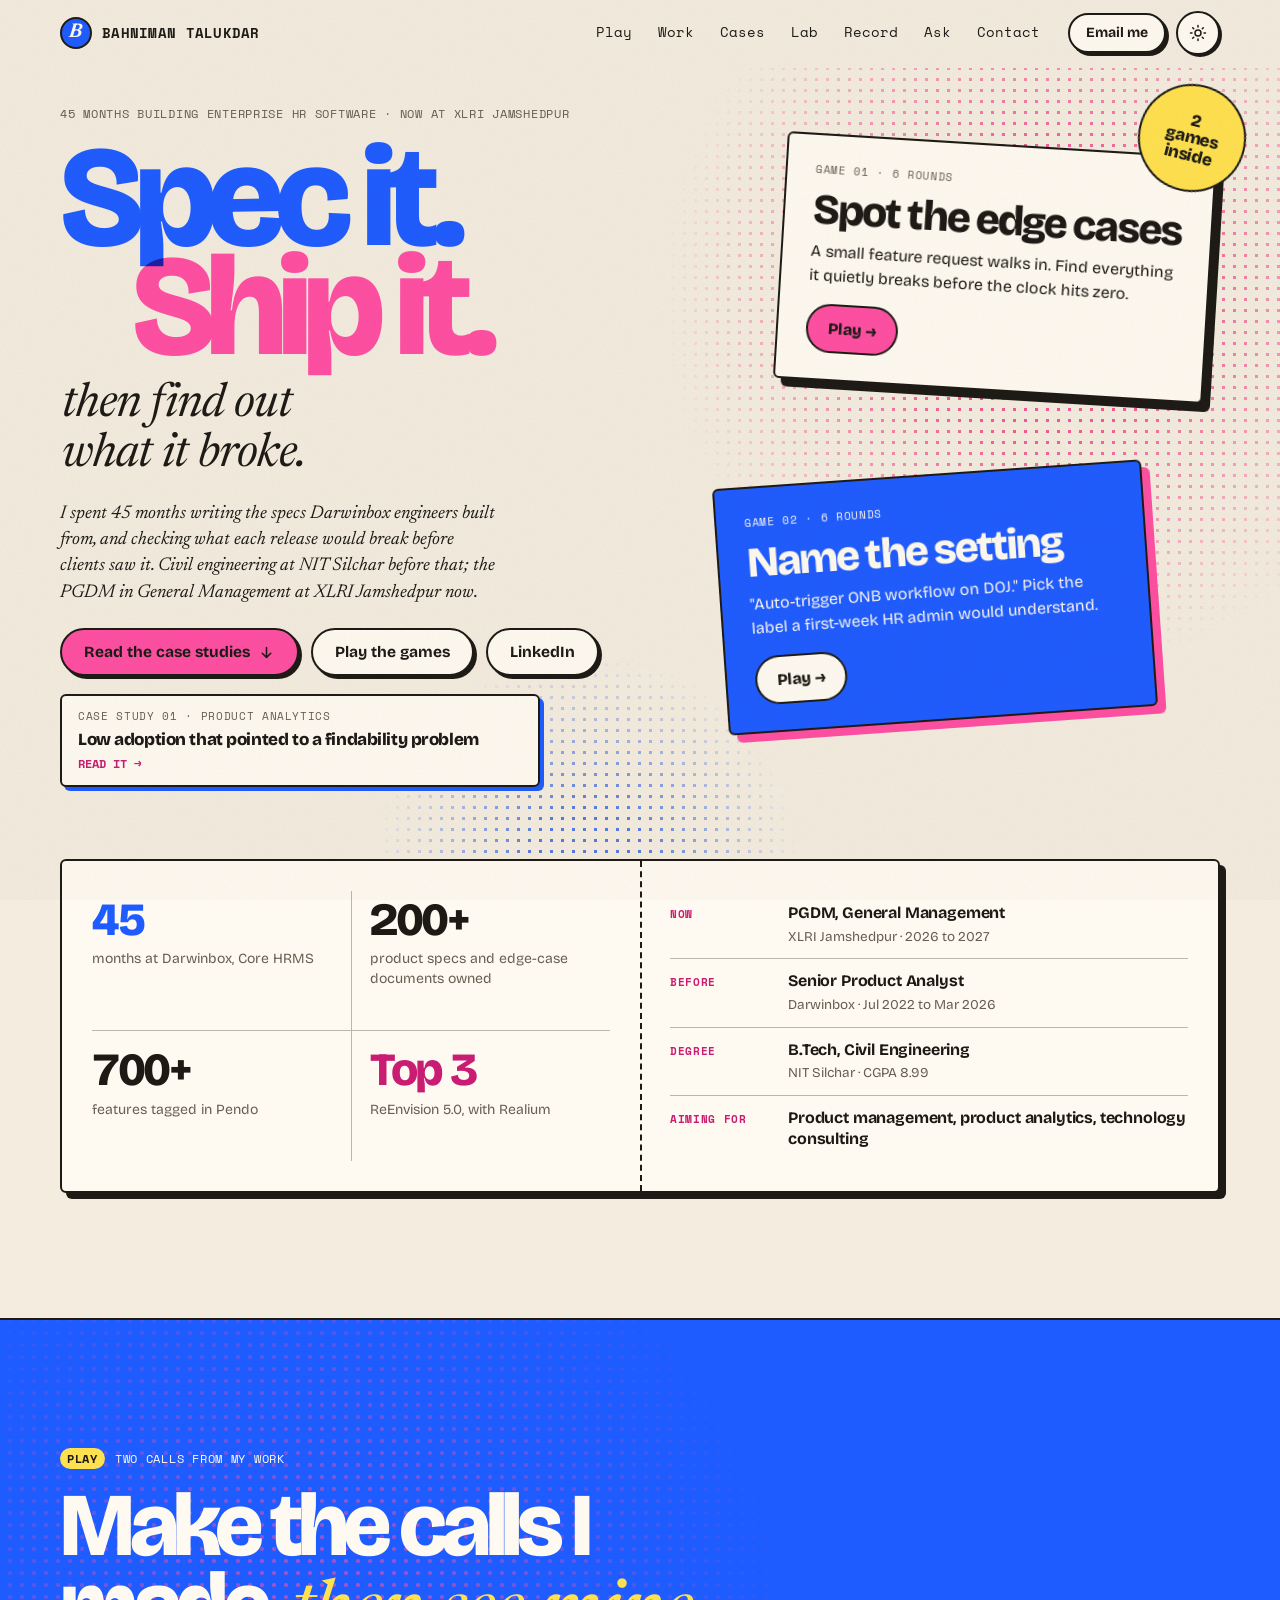
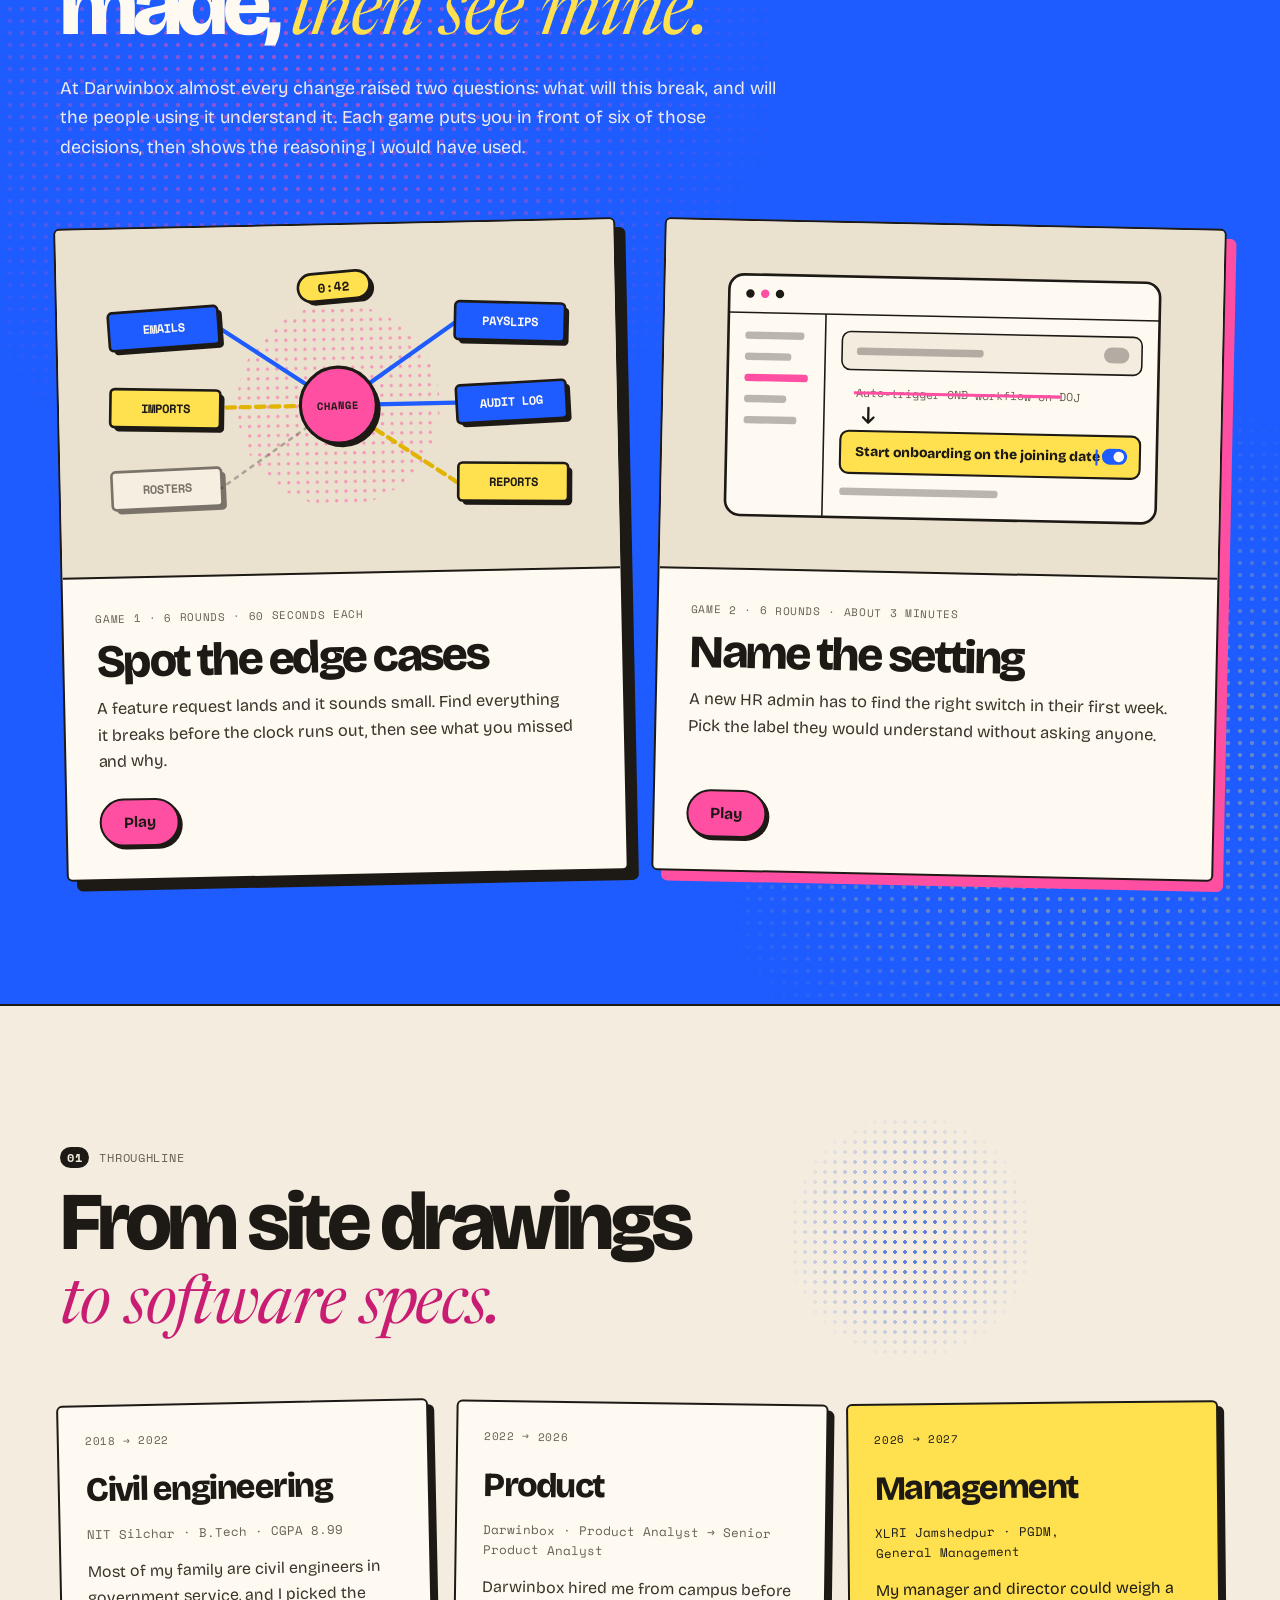
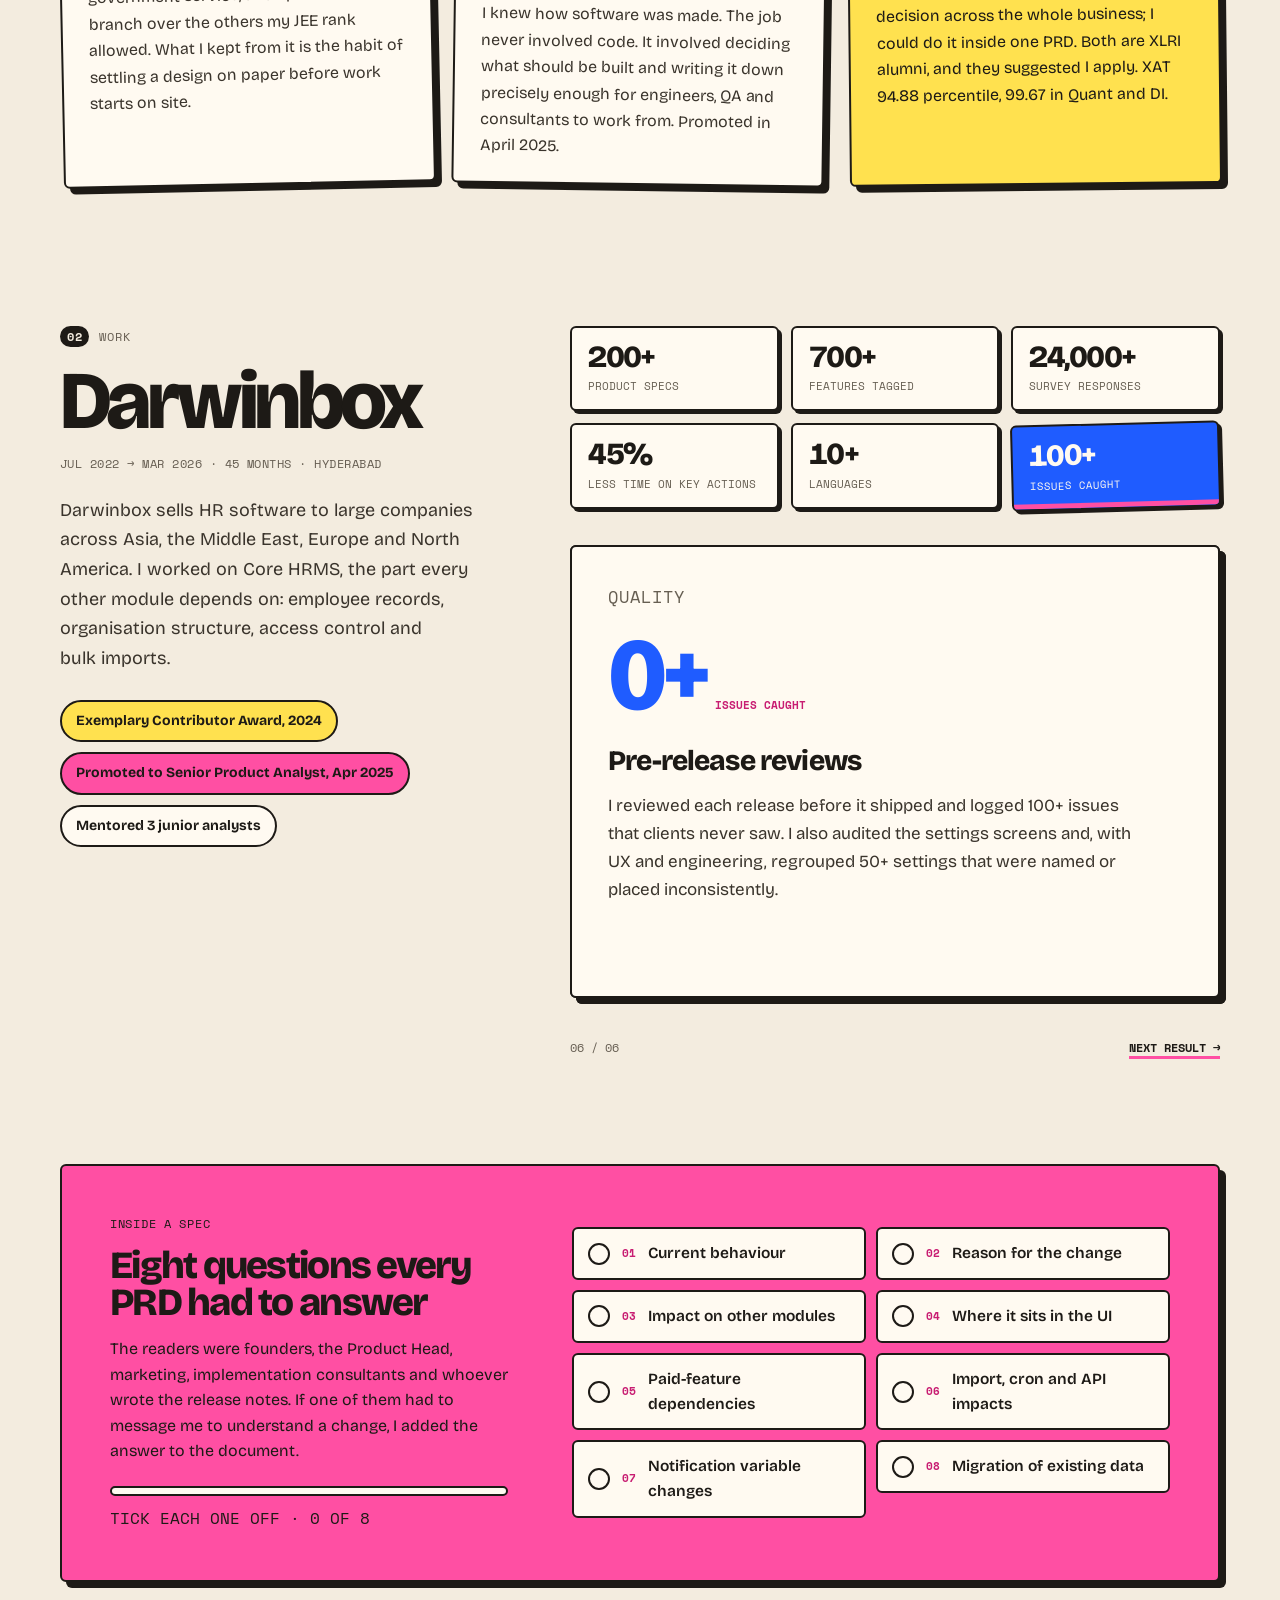
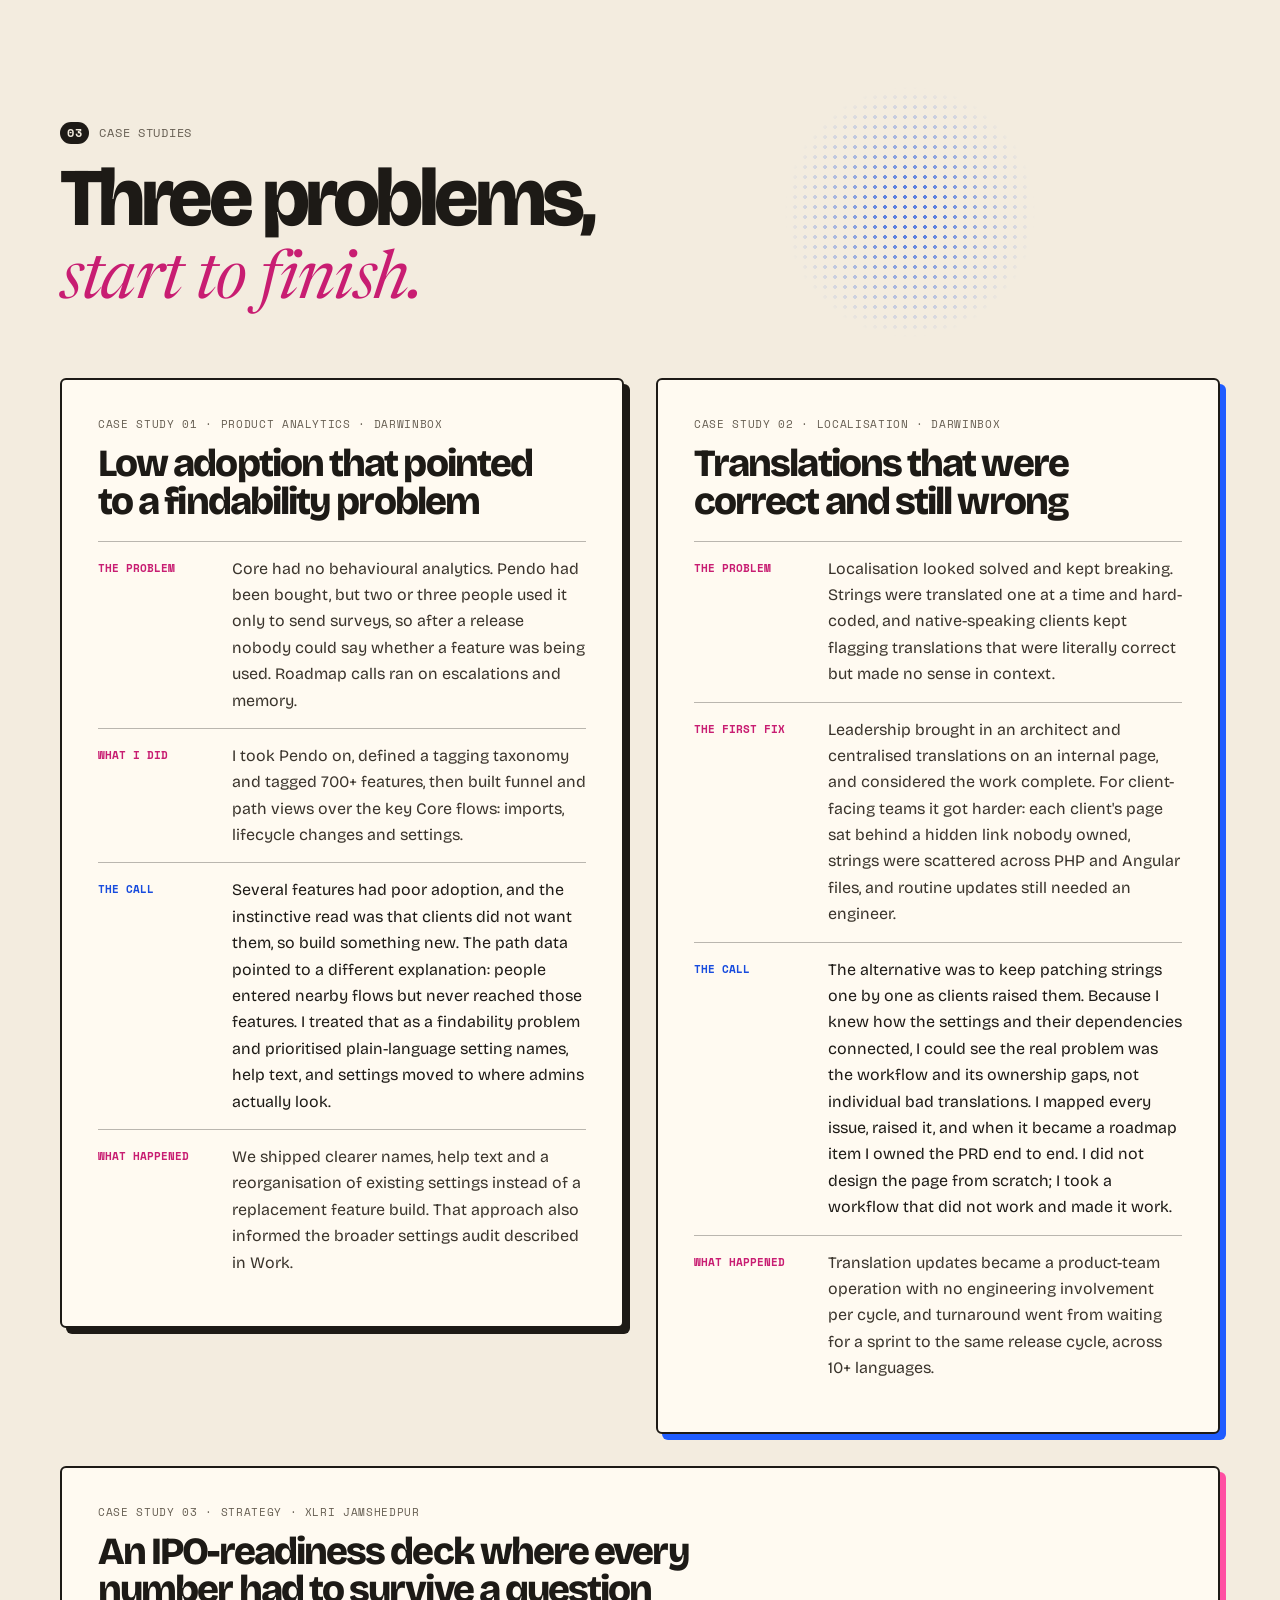
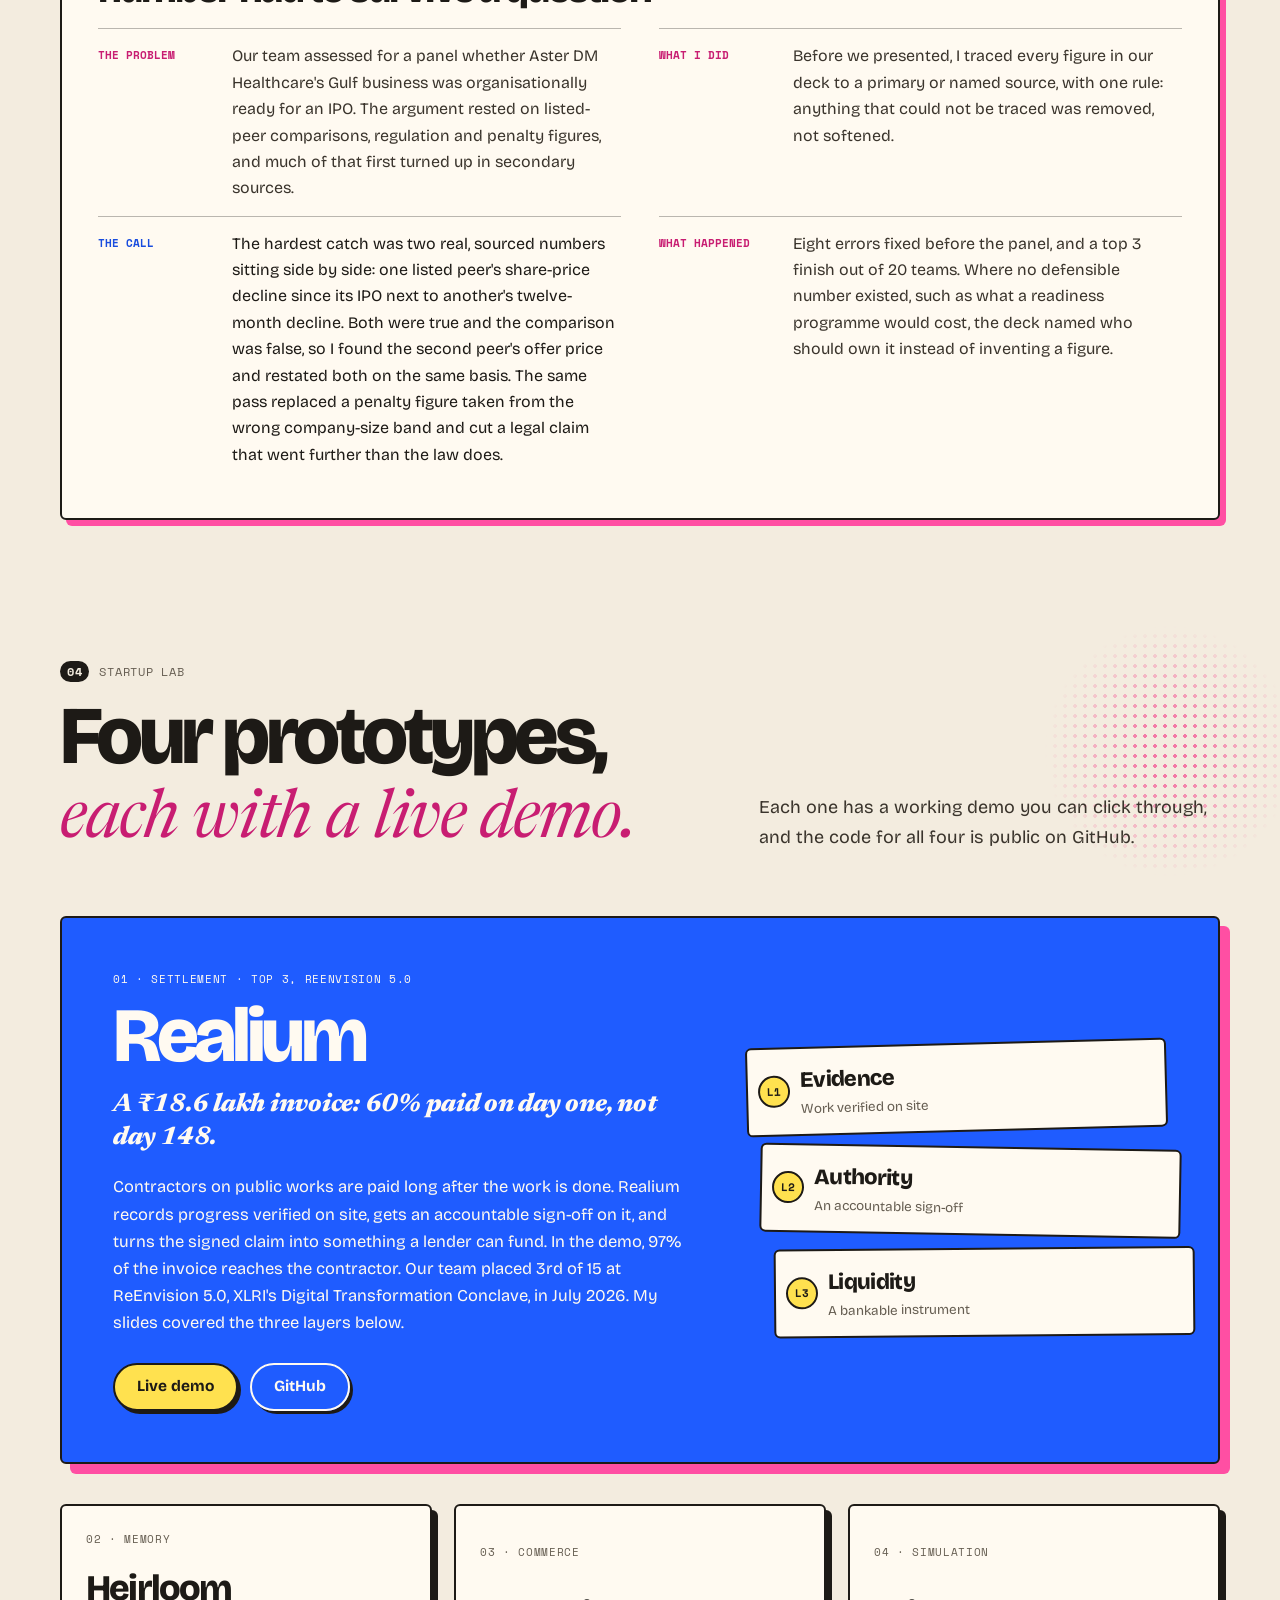
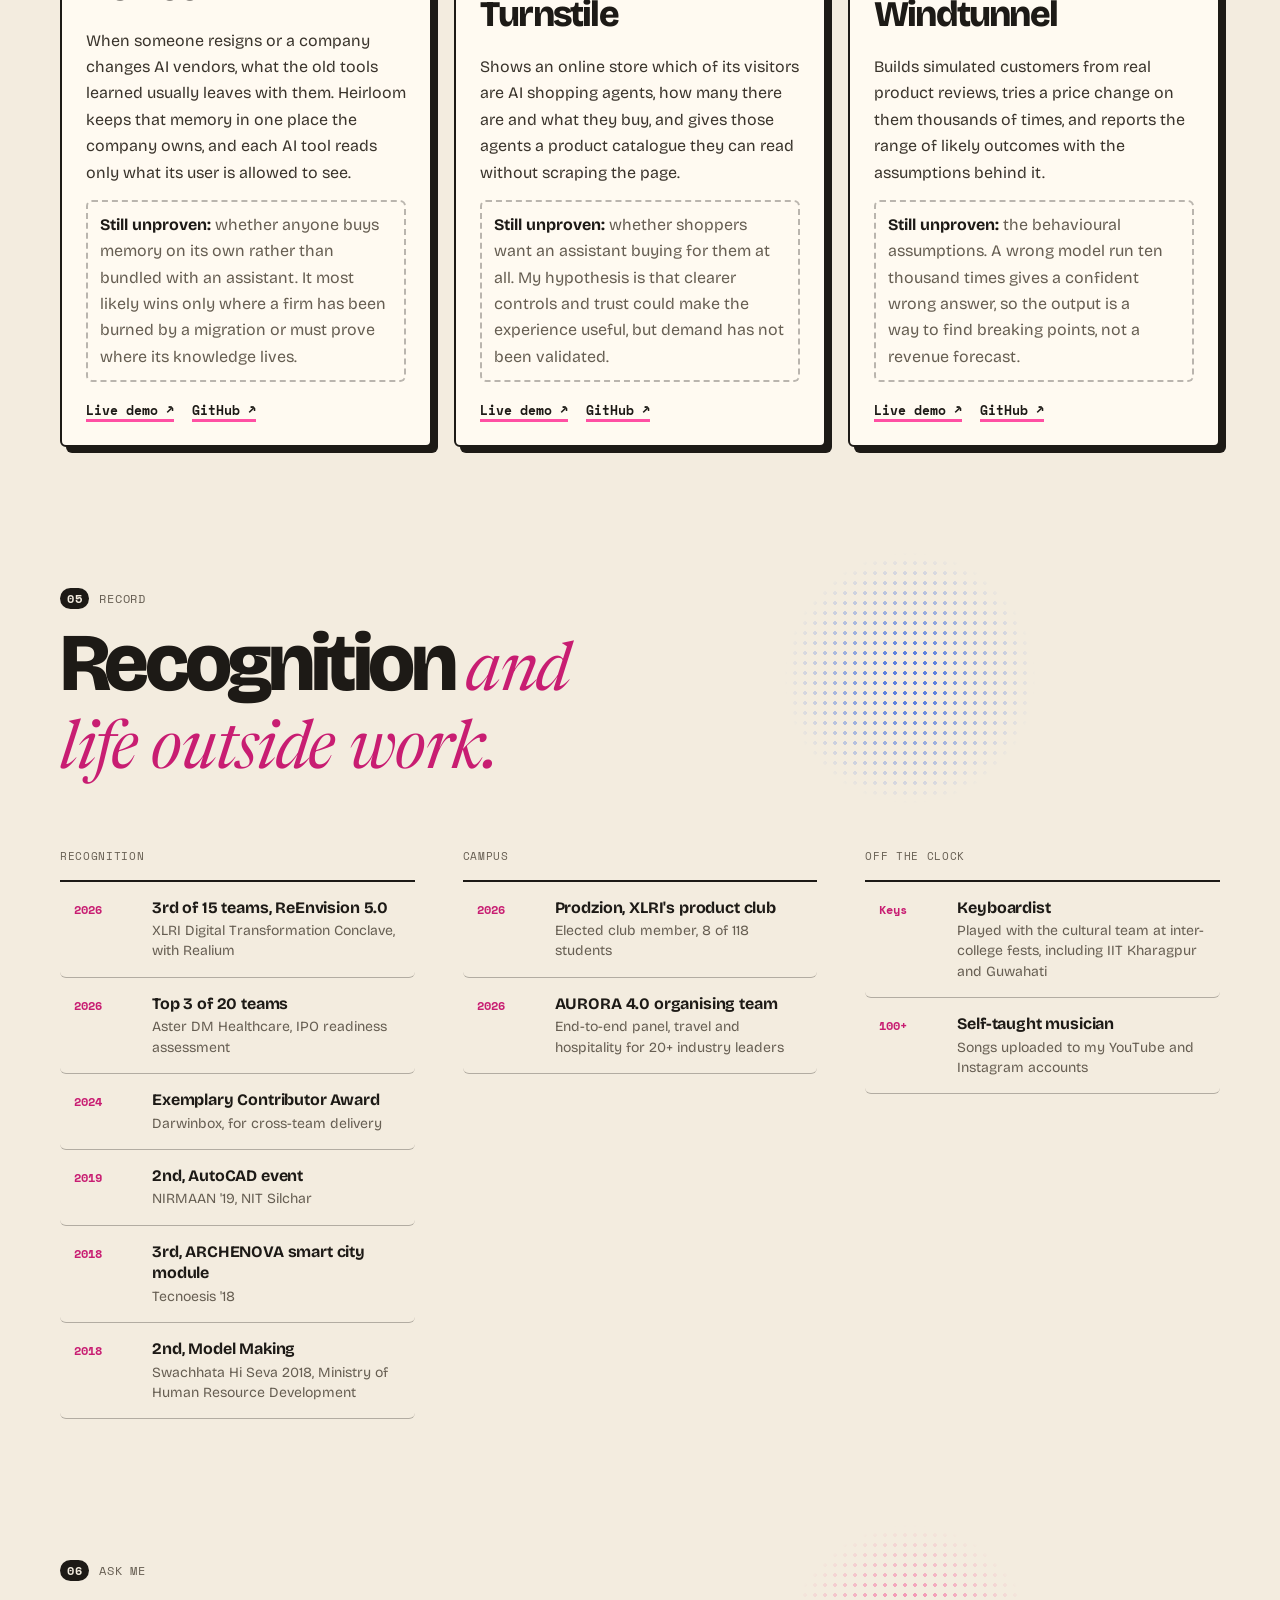
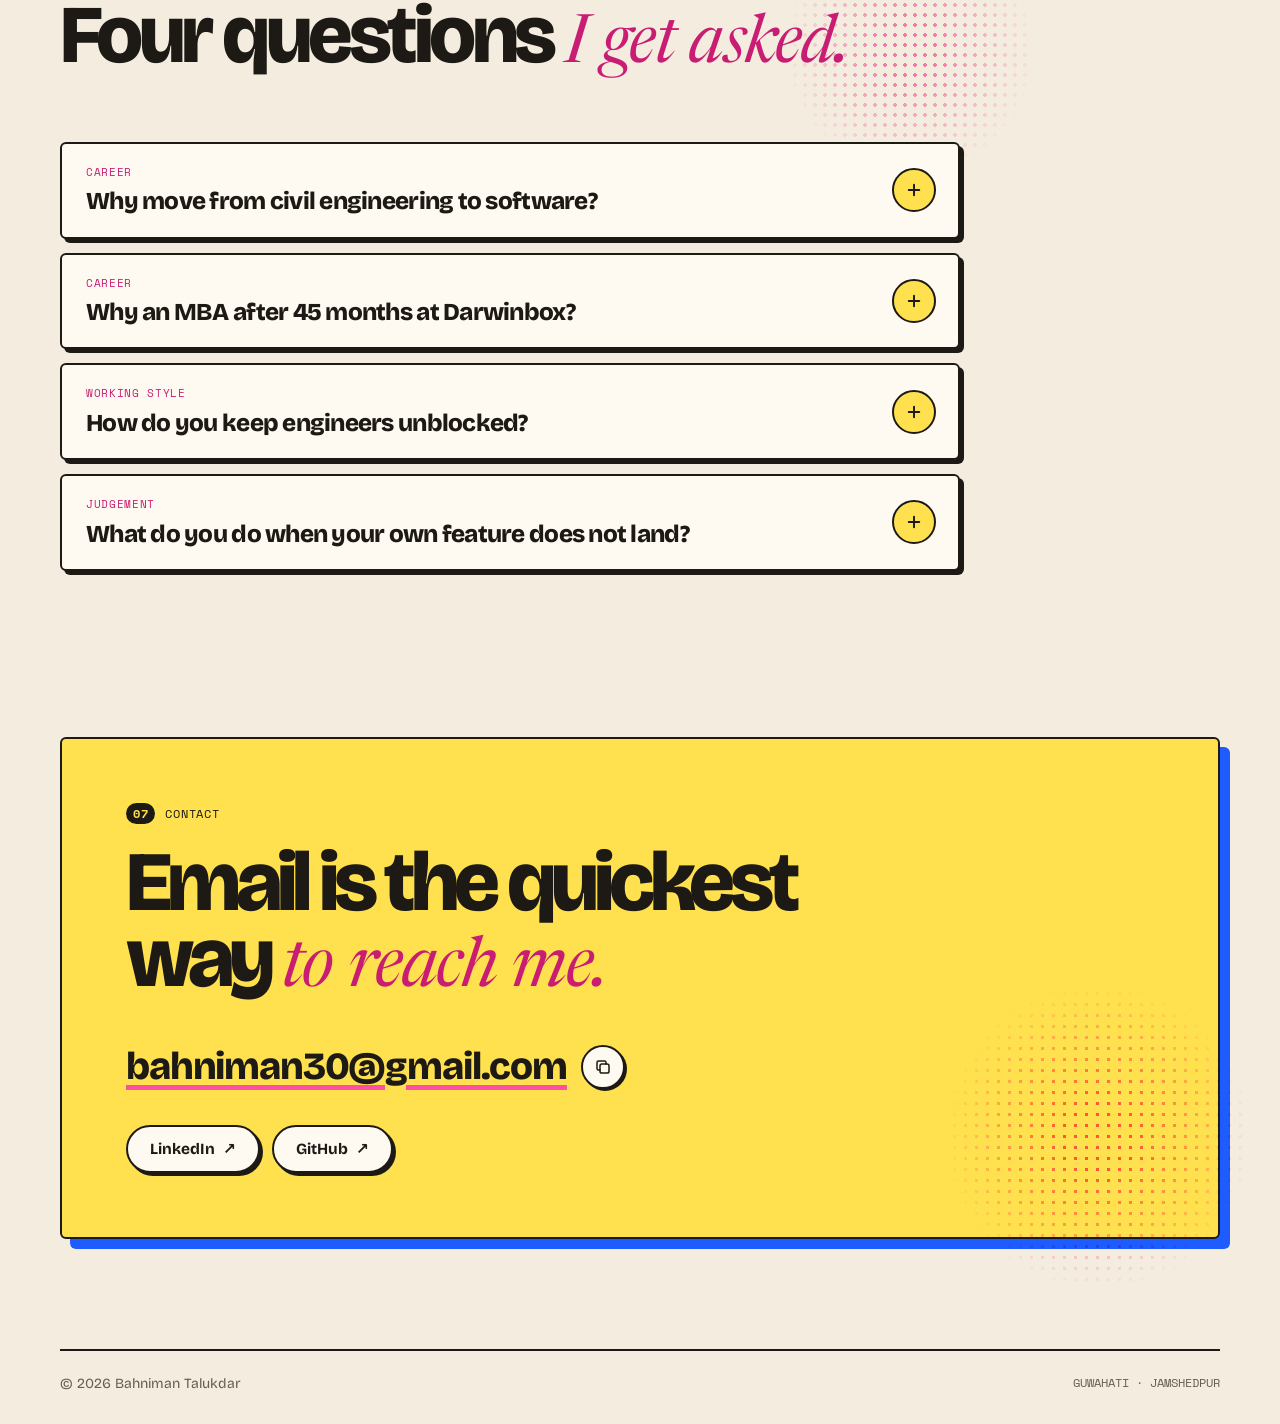
==== commit 8c2d0f6e: "Fix portfolio navigation, game UX, contrast and content" ====
--- a/index.html
+++ b/index.html
@@ -14,6 +14,7 @@
 <meta property="og:image:height" content="630">
 <meta property="og:image:alt" content="Bahniman Talukdar portfolio: Spec it. Ship it. Then find out what it broke.">
 <meta name="twitter:card" content="summary_large_image">
+<link rel="canonical" href="https://ferventclav.github.io/">
 <meta name="theme-color" content="#f3ecdf" media="(prefers-color-scheme: light)">
 <meta name="theme-color" content="#191613" media="(prefers-color-scheme: dark)">
 <link rel="icon" href="data:image/svg+xml,%3Csvg xmlns='http://www.w3.org/2000/svg' viewBox='0 0 64 64'%3E%3Ccircle cx='32' cy='32' r='32' fill='%231f5cff'/%3E%3Ctext x='32' y='41' text-anchor='middle' font-family='Georgia,serif' font-style='italic' font-size='28' fill='%23fffaf1'%3Eb%3C/text%3E%3C/svg%3E">
@@ -26,7 +27,6 @@
     var t = null;
     try { t = localStorage.getItem('theme'); } catch (e) {}
     if (t === 'light' || t === 'dark') document.documentElement.setAttribute('data-theme', t);
-    document.documentElement.classList.add('js');
   })();
 </script>
 </head>
@@ -77,7 +77,7 @@
       <a class="btn" href="#play" data-go>Play the games</a>
       <a class="btn" href="https://www.linkedin.com/in/bahniman-talukdar-ab97a416a" target="_blank" rel="noopener">LinkedIn</a>
     </div>
-    <a class="proof h-in" href="#studies" data-go><span class="kick sm">Case study 01 · Product analytics</span><b>Low adoption that turned out to be a findability problem, not a demand problem</b><span class="go">Read it &rarr;</span></a>
+    <a class="proof h-in" href="#studies" data-go><span class="kick sm">Case study 01 · Product analytics</span><b>Low adoption that pointed to a findability problem</b><span class="go">Read it &rarr;</span></a>
   </div>
   <div class="hero-cards">
     <span class="sticker h-in" aria-hidden="true">2<br>games<br>inside</span>
@@ -87,7 +87,7 @@
   <aside class="glance h-in" aria-label="At a glance">
     <dl class="glance-facts">
       <div><dt><span data-count="45">45</span></dt><dd>months at Darwinbox, Core HRMS</dd></div>
-      <div><dt><span data-count="200">200</span>+</dt><dd>PRDs authored</dd></div>
+      <div><dt><span data-count="200">200</span>+</dt><dd>product specs and edge-case documents owned</dd></div>
       <div><dt><span data-count="700">700</span>+</dt><dd>features tagged in Pendo</dd></div>
       <div><dt>Top 3</dt><dd>ReEnvision 5.0, with Realium</dd></div>
     </dl>
@@ -201,8 +201,8 @@
     <div class="work-list" id="cases">
       <article class="item">
         <p class="kick sm">Specs</p>
-        <div class="fig"><b><span data-count="200">200</span>+</b><span>PRDs</span></div>
-        <h3>Engineering-ready PRDs</h3>
+        <div class="fig"><b><span data-count="200">200</span>+</b><span>Product specs</span></div>
+        <h3>Engineering-ready specs</h3>
         <p>The count is from Confluence: feature PRDs, change specs and edge-case documents I owned across Core, Travel and shared components. Every one carried edge cases and acceptance criteria up front, so QA could test against them word for word and engineers stopped coming back with question lists. I also worked on the Core HRMS roadmap with a Senior PM.</p>
       </article>
       <article class="item">
@@ -268,12 +268,12 @@
   <div class="studies">
     <article class="study reveal">
       <p class="kick sm">Case study 01 · Product analytics · Darwinbox</p>
-      <h3>Low adoption that was really a findability problem</h3>
+      <h3>Low adoption that pointed to a findability problem</h3>
       <dl class="steps">
         <div><dt>The problem</dt><dd>Core had no behavioural analytics. Pendo had been bought, but two or three people used it only to send surveys, so after a release nobody could say whether a feature was being used. Roadmap calls ran on escalations and memory.</dd></div>
         <div><dt>What I did</dt><dd>I took Pendo on, defined a tagging taxonomy and tagged 700+ features, then built funnel and path views over the key Core flows: imports, lifecycle changes and settings.</dd></div>
-        <div><dt>The call</dt><dd>Several features had poor adoption, and the instinctive read was that clients did not want them, so build something new. The path data said otherwise: people entered the flows right next to those features and never reached them. They were not rejecting the features; they could not find them. So I fixed findability instead of building replacements: plain-language setting names, help text, and settings moved to where admins actually look.</dd></div>
-        <div><dt>What happened</dt><dd>Adoption moved without a single new feature being built; the cost was a UI reorganisation instead of a redundant build cycle. The same approach grew into an audit that regrouped 50+ settings by what admins were trying to do, after which self-serve configuration went up and "where do I configure this" tickets went down.</dd></div>
+        <div><dt>The call</dt><dd>Several features had poor adoption, and the instinctive read was that clients did not want them, so build something new. The path data pointed to a different explanation: people entered nearby flows but never reached those features. I treated that as a findability problem and prioritised plain-language setting names, help text, and settings moved to where admins actually look.</dd></div>
+        <div><dt>What happened</dt><dd>We shipped clearer names, help text and a reorganisation of existing settings instead of a replacement feature build. That approach also informed the broader settings audit described in Work.</dd></div>
       </dl>
     </article>
     <article class="study two reveal">
@@ -281,7 +281,7 @@
       <h3>Translations that were correct and still wrong</h3>
       <dl class="steps">
         <div><dt>The problem</dt><dd>Localisation looked solved and kept breaking. Strings were translated one at a time and hard-coded, and native-speaking clients kept flagging translations that were literally correct but made no sense in context.</dd></div>
-        <div><dt>The first fix</dt><dd>Leadership brought in an architect and centralised translations on an internal page, and from their side it was done. For client-facing teams it got harder: each client's page sat behind a hidden link nobody owned, strings were scattered across PHP and Angular files, and routine updates still needed an engineer.</dd></div>
+        <div><dt>The first fix</dt><dd>Leadership brought in an architect and centralised translations on an internal page, and considered the work complete. For client-facing teams it got harder: each client's page sat behind a hidden link nobody owned, strings were scattered across PHP and Angular files, and routine updates still needed an engineer.</dd></div>
         <div><dt>The call</dt><dd>The alternative was to keep patching strings one by one as clients raised them. Because I knew how the settings and their dependencies connected, I could see the real problem was the workflow and its ownership gaps, not individual bad translations. I mapped every issue, raised it, and when it became a roadmap item I owned the PRD end to end. I did not design the page from scratch; I took a workflow that did not work and made it work.</dd></div>
         <div><dt>What happened</dt><dd>Translation updates became a product-team operation with no engineering involvement per cycle, and turnaround went from waiting for a sprint to the same release cycle, across 10+ languages.</dd></div>
       </dl>
@@ -290,9 +290,9 @@
       <p class="kick sm">Case study 03 · Strategy · XLRI Jamshedpur</p>
       <h3>An IPO-readiness deck where every number had to survive a question</h3>
       <dl class="steps">
-        <div><dt>The problem</dt><dd>Our team was assessing whether Aster DM Healthcare's Gulf business was organisationally ready for an IPO, for a panel. The argument rested on listed-peer comparisons, regulation and penalty figures, and much of that first turned up in secondary sources.</dd></div>
+        <div><dt>The problem</dt><dd>Our team assessed for a panel whether Aster DM Healthcare's Gulf business was organisationally ready for an IPO. The argument rested on listed-peer comparisons, regulation and penalty figures, and much of that first turned up in secondary sources.</dd></div>
         <div><dt>What I did</dt><dd>Before we presented, I traced every figure in our deck to a primary or named source, with one rule: anything that could not be traced was removed, not softened.</dd></div>
-        <div><dt>The call</dt><dd>The hardest catch was two real, sourced numbers sitting side by side: one listed peer's fall since its IPO next to another's twelve-month fall. Both were true and the comparison was false, so I found the second peer's offer price and restated both on the same basis. The same pass replaced a penalty figure taken from the wrong company-size band and cut a legal claim that went further than the law does.</dd></div>
+        <div><dt>The call</dt><dd>The hardest catch was two real, sourced numbers sitting side by side: one listed peer's share-price decline since its IPO next to another's twelve-month decline. Both were true and the comparison was false, so I found the second peer's offer price and restated both on the same basis. The same pass replaced a penalty figure taken from the wrong company-size band and cut a legal claim that went further than the law does.</dd></div>
         <div><dt>What happened</dt><dd>Eight errors fixed before the panel, and a top 3 finish out of 20 teams. Where no defensible number existed, such as what a readiness programme would cost, the deck named who should own it instead of inventing a figure.</dd></div>
       </dl>
     </article>
@@ -339,7 +339,7 @@
       <p class="kick sm">03 · Commerce</p>
       <h3>Turnstile</h3>
       <p>Shows an online store which of its visitors are AI shopping agents, how many there are and what they buy, and gives those agents a product catalogue they can read without scraping the page.</p>
-      <p class="unproven"><b>Still unproven:</b> whether shoppers want an assistant buying for them at all. Early agent checkout products have struggled, and my read that the cause was interface and trust rather than demand is a judgement, not data.</p>
+      <p class="unproven"><b>Still unproven:</b> whether shoppers want an assistant buying for them at all. My hypothesis is that clearer controls and trust could make the experience useful, but demand has not been validated.</p>
       <div class="plinks"><a href="https://ferventclav.github.io/turnstile/" target="_blank" rel="noopener">Live demo <span aria-hidden="true">↗</span></a><a href="https://github.com/ferventclav/turnstile" target="_blank" rel="noopener">GitHub <span aria-hidden="true">↗</span></a></div>
     </li>
     <li class="reveal">
@@ -384,7 +384,7 @@
       <p class="kick sm">Off the clock</p>
       <ul class="rows">
         <li><span class="yr mono">Keys</span><div><b>Keyboardist</b><small>Played with the cultural team at inter-college fests, including IIT Kharagpur and Guwahati</small></div></li>
-        <li><span class="yr mono">100+</span><div><b>Self-taught musician</b><small>Songs uploaded to my YouTube and Instagram channel</small></div></li>
+        <li><span class="yr mono">100+</span><div><b>Self-taught musician</b><small>Songs uploaded to my YouTube and Instagram accounts</small></div></li>
       </ul>
     </div>
   </div>
--- a/site.css
+++ b/site.css
@@ -8,9 +8,9 @@
   --line:rgba(29,26,22,.14);--line-2:rgba(29,26,22,.3);
   --blue:#1f5cff;--blue-fill:#1f5cff;--pink:#ff4fa3;--yellow:#ffe14f;--on-blue:#fffaf1;
   --tan:#c81d72;--tan-bg:rgba(255,79,163,.14);
-  --emer:#1f5cff;--emer-l:#1f5cff;--emer-bg:rgba(31,92,255,.12);
+  --emer:#184cde;--emer-l:#1f5cff;--emer-bg:rgba(31,92,255,.12);
   --amber:#6f5200;--amber-l:#e0b400;--amber-bg:rgba(255,225,79,.5);
-  --rose:#c81d72;--rose-l:#ff4fa3;--rose-bg:rgba(255,79,163,.16);
+  --rose:#b81766;--rose-l:#ff4fa3;--rose-bg:rgba(255,79,163,.16);
   --shc:#1d1a16;--sh:6px 6px 0 var(--shc);--bw:2.5px;--blend:multiply;
   --canvas:var(--paper);--surface:var(--card);
   --sans:"Bricolage Grotesque",ui-sans-serif,system-ui,sans-serif;
@@ -82,7 +82,7 @@
 .btn:active,.pill:active{transform:translate(2px,2px);box-shadow:1px 1px 0 var(--shc)}
 .btn.pri{background:var(--pink);color:#1d1a16}
 .btn svg{width:17px;height:17px;fill:none;stroke:currentColor;stroke-width:2.2;stroke-linecap:round;stroke-linejoin:round}
-.cb{display:inline-grid;place-items:center;width:40px;height:40px;border-radius:50%;border:var(--bw) solid var(--ink);background:var(--card);cursor:pointer;color:var(--ink);flex:none;
+.cb{display:inline-grid;place-items:center;width:44px;height:44px;border-radius:50%;border:var(--bw) solid var(--ink);background:var(--card);cursor:pointer;color:var(--ink);flex:none;
   box-shadow:2px 2px 0 var(--shc);transition:transform .15s var(--ease);touch-action:manipulation}
 .cb:hover{transform:rotate(-12deg)}
 .cb svg{width:18px;height:18px;fill:none;stroke:currentColor;stroke-width:2;stroke-linecap:round;stroke-linejoin:round}
@@ -210,7 +210,9 @@
 .item p{font-size:16px;line-height:1.65}
 
 /* case file */
-.work-list.cased{display:block}
+.work-list.cased{display:grid;grid-template-columns:minmax(0,1fr)}
+.work-list.cased .case-nav{grid-column:1;grid-row:1}
+.work-list.cased .case-foot{grid-column:1;grid-row:3}
 .case-nav{display:grid;grid-template-columns:repeat(3,minmax(0,1fr));gap:12px;margin-bottom:18px}
 .case-nav button{position:relative;overflow:hidden;text-align:left;padding:14px 16px;border-radius:6px;cursor:pointer;border:var(--bw) solid var(--ink);background:var(--card);color:var(--ink);
   box-shadow:3px 3px 0 var(--shc);transition:transform .15s var(--ease),box-shadow .15s var(--ease),background .15s ease}
@@ -223,8 +225,9 @@
 .case-nav button.run i{animation:casefill 7s linear forwards}
 .cases-paused .case-nav button.run i{animation-play-state:paused}
 @keyframes casefill{to{transform:scaleX(1)}}
-.work-list.cased .item{padding:clamp(24px,3vw,36px);box-shadow:var(--sh)}
-.work-list.cased .item[hidden]{display:none}
+.work-list.cased .item{grid-column:1;grid-row:2;padding:clamp(24px,3vw,36px);box-shadow:var(--sh)}
+/* Reserve the tallest result so changing tabs cannot shift the page. */
+.work-list.cased .item[hidden]{display:block;visibility:hidden;pointer-events:none}
 .work-list.cased .item.show{animation:caseIn .5s var(--ease)}
 @keyframes caseIn{from{opacity:0;transform:translateY(12px) rotate(1deg)}to{opacity:1;transform:none}}
 .work-list.cased .item .fig b{font-size:clamp(64px,8vw,112px)}
@@ -247,6 +250,7 @@
 .spec-list .ck{flex:none;width:22px;height:22px;border-radius:50%;border:2px solid #1d1a16;display:grid;place-items:center;transition:background .2s ease,transform .25s var(--ease)}
 .spec-list .ck svg{width:13px;height:13px;fill:none;stroke:#fffaf1;stroke-width:3.2;stroke-linecap:round;stroke-linejoin:round;opacity:0}
 .spec-list button[aria-pressed="true"]{background:var(--yellow)}
+.spec-list button[aria-pressed="true"] span{color:#1d1a16}
 .spec-list button[aria-pressed="true"] .ck{background:#1f5cff;transform:scale(1.1) rotate(-8deg)}
 .spec-list button[aria-pressed="true"] .ck svg{opacity:1}
 .spec-meter{margin-top:22px}
@@ -262,7 +266,7 @@
 .feature h3{font-size:clamp(52px,6vw,88px);letter-spacing:-.06em;color:#fffaf1;margin:14px 0 8px;line-height:.9}
 .feature .big{font-family:var(--serif);font-style:italic;font-size:clamp(22px,2vw,28px);line-height:1.3;color:#fffaf1;margin-bottom:18px;letter-spacing:-.01em}
 .feature p{color:#fffaf1;font-size:16.5px;line-height:1.65;max-width:54ch}
-.feature .kick{color:var(--yellow)!important}
+.feature .kick{color:var(--on-blue)!important}
 .feature .links{display:flex;flex-wrap:wrap;gap:12px;margin-top:26px}
 .feature .btn{background:transparent;color:#fffaf1;border-color:#fffaf1;box-shadow:3px 3px 0 #1d1a16}
 .feature .btn.pri{background:var(--yellow);color:#1d1a16;border-color:#1d1a16}
@@ -355,6 +359,7 @@
 .arcade::after{content:"";position:absolute;right:-8%;bottom:-20%;width:50%;height:80%;z-index:-1;pointer-events:none;opacity:.5;
   background:radial-gradient(#ffe14f 2px,transparent 2.2px) 0 0/12px 12px;-webkit-mask-image:radial-gradient(circle,#000 10%,transparent 65%);mask-image:radial-gradient(circle,#000 10%,transparent 65%)}
 .arcade :focus-visible{outline-color:var(--yellow)}
+.arcade{overflow-anchor:none}
 .arc-head{max-width:980px;margin-bottom:clamp(36px,5vw,60px)}
 .arc-head .kick{color:#fffaf1}
 .arc-head .kick .n{background:var(--yellow);color:#1d1a16}
@@ -484,7 +489,7 @@
 .tile.caught{background:var(--emer-bg);border-color:var(--blue)}.tile.caught .tag{color:var(--emer)}
 .tile.missed{background:var(--amber-bg);border-color:var(--amber-l);animation:nudge .4s var(--ease)}.tile.missed .tag{color:var(--amber)}
 .tile.false{background:var(--rose-bg);border-color:var(--pink)}.tile.false .tag{color:var(--rose)}
-.tile.clear{opacity:.6}.tile.clear .tag{color:var(--muted)}
+.tile.clear .tag{color:var(--sec)}
 @keyframes nudge{30%{transform:translateX(-4px)}60%{transform:translateX(4px)}}
 
 /* game 2 */
@@ -531,7 +536,7 @@
 .opt{display:flex;align-items:center;gap:14px;text-align:left;padding:14px 16px;border-radius:6px;border:2px solid var(--ink);background:var(--card);color:var(--ink);cursor:pointer;font-size:16.5px;font-weight:600;line-height:1.35;
   box-shadow:3px 3px 0 var(--shc);transition:transform .15s var(--ease),box-shadow .15s var(--ease)}
 .opt:hover{transform:translate(-2px,-2px);box-shadow:5px 5px 0 var(--shc)}
-.opt em{font-style:normal;font-family:var(--mono);font-size:12px;font-weight:700;width:28px;height:28px;border-radius:50%;border:2px solid var(--ink);display:grid;place-items:center;flex:none;color:var(--ink);background:var(--yellow)}
+.opt em{font-style:normal;font-family:var(--mono);font-size:12px;font-weight:700;width:28px;height:28px;border-radius:50%;border:2px solid var(--ink);display:grid;place-items:center;flex:none;color:#1d1a16;background:var(--yellow)}
 .answered .opt{cursor:default;box-shadow:none}.answered .opt:hover{transform:none;box-shadow:none}
 .opt.best{border-color:var(--blue);background:var(--emer-bg)}
 .opt.best em{background:var(--blue-fill);color:#fffaf1}
@@ -571,7 +576,7 @@
 .steps div{display:grid;grid-template-columns:118px minmax(0,1fr);gap:16px;padding:14px 0;border-top:1.5px solid var(--line-2)}
 .steps dt{font-family:var(--mono);font-size:11px;font-weight:700;text-transform:uppercase;color:var(--tan);padding-top:4px}
 .steps dd{margin:0;font-size:16px;line-height:1.65;color:var(--body)}
-.steps div:nth-child(3) dt{color:var(--blue)}
+.steps div:nth-child(3) dt{color:var(--emer)}
 .steps div:nth-child(3) dd{color:var(--ink)}
 
 .study.three{grid-column:1 / -1;box-shadow:6px 6px 0 var(--pink)}
@@ -583,7 +588,7 @@
 
 /* mobile section menu */
 .menu-btn{display:none}
-.mnav{position:absolute;top:calc(100% + 8px);right:var(--gut);display:grid;min-width:210px;padding:8px;background:var(--card);border:var(--bw) solid var(--ink);border-radius:6px;box-shadow:var(--sh)}
+.mnav{position:absolute;top:calc(100% + 8px);right:var(--gut);display:none;min-width:210px;padding:8px;background:var(--card);border:var(--bw) solid var(--ink);border-radius:6px;box-shadow:var(--sh)}
 .mnav[hidden]{display:none}
 .mnav a{font-family:var(--mono);font-size:15px;color:var(--ink);text-decoration:none;padding:11px 12px;border-radius:4px}
 .mnav a:hover,.mnav a:focus-visible{background:var(--yellow);color:#1d1a16}
@@ -598,6 +603,10 @@
 
 /* ---------- responsive ---------- */
 @media (max-width:1080px){
+  .nav{display:none}
+  .top-end{margin-left:auto}
+  .js .menu-btn{display:inline-grid}
+  .mnav:not([hidden]){display:grid}
   .study.three .steps{grid-template-columns:1fr}
   .hero{grid-template-columns:1fr}
   .hero-cards{min-height:0;margin-top:0;display:grid;gap:34px;padding:30px 12px 10px}
@@ -613,7 +622,6 @@
   :root{--top:60px}
   body{font-size:16px}
   .nav,.hide-sm{display:none}
-  .menu-btn{display:inline-grid}
   .plinks{gap:10px}
   .plinks a{display:inline-flex;align-items:center;min-height:44px;padding:0 6px}
   .case-foot button{padding:12px 0}
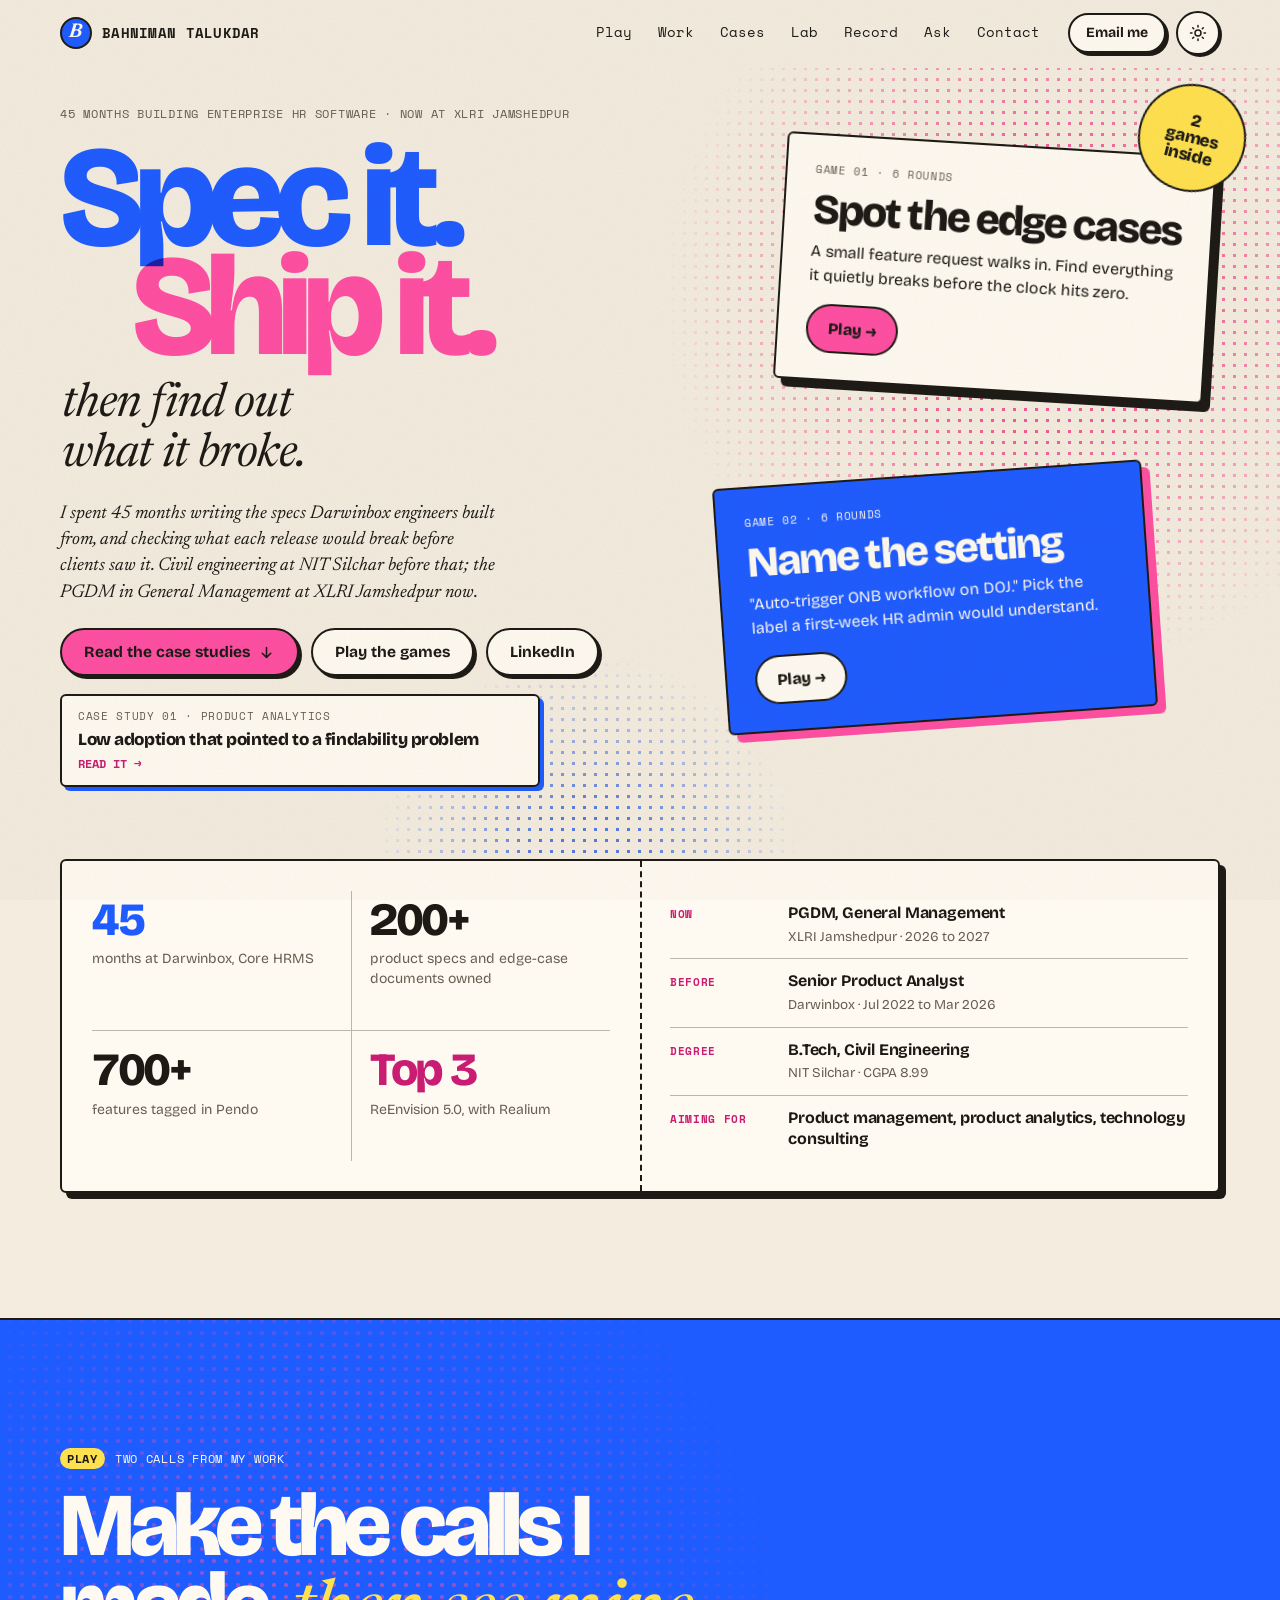
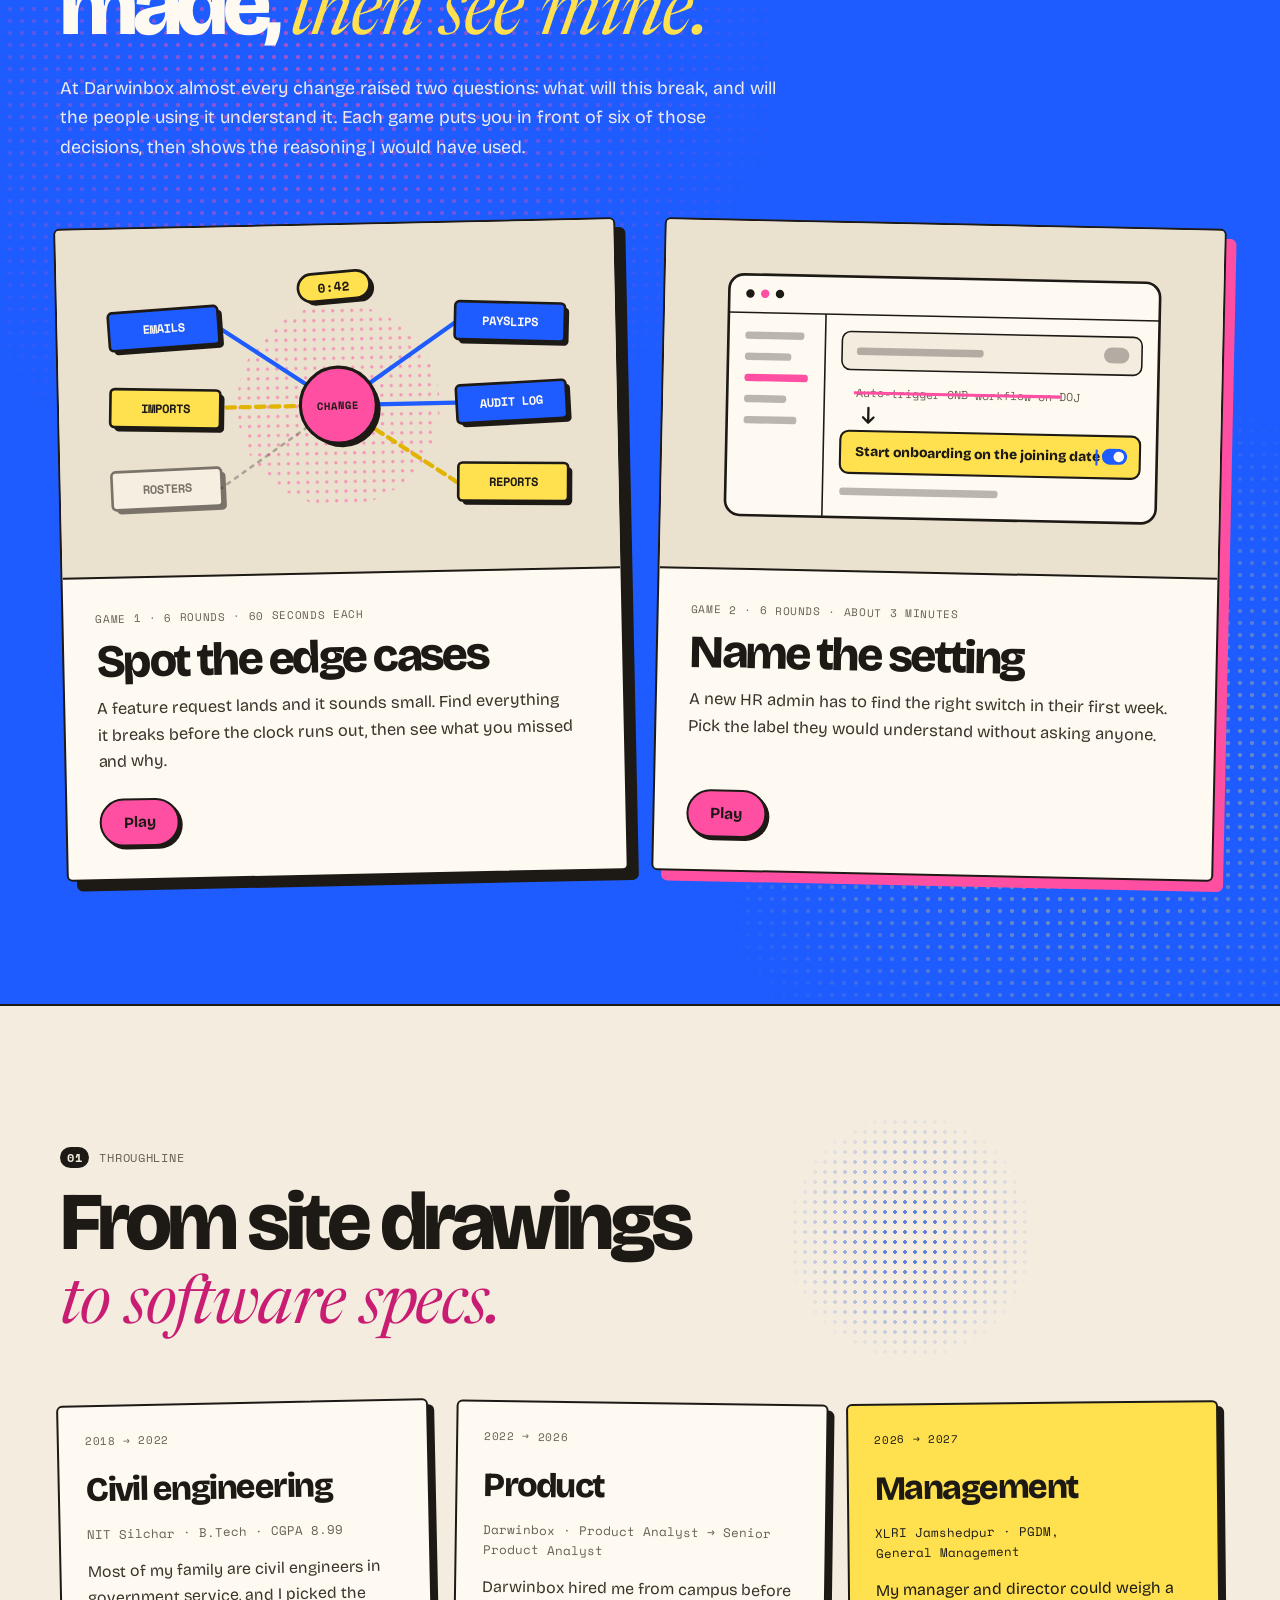
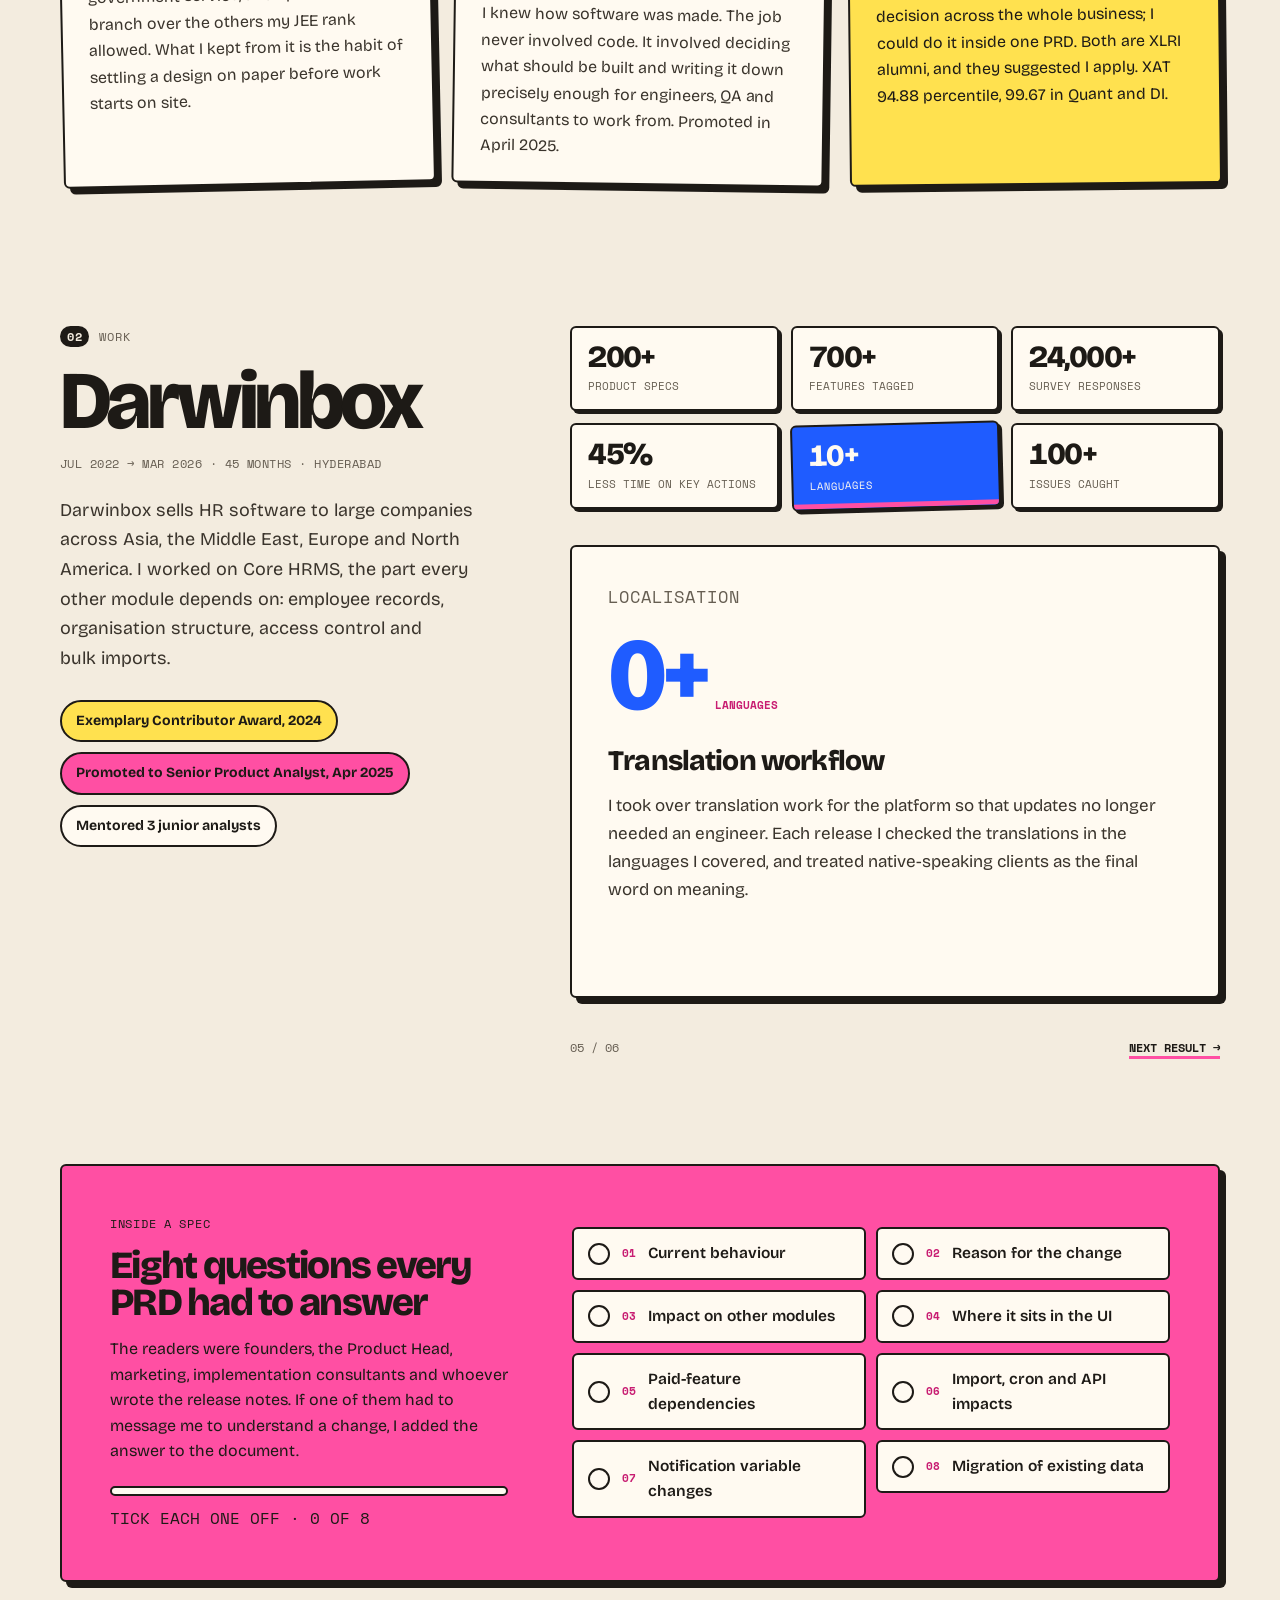
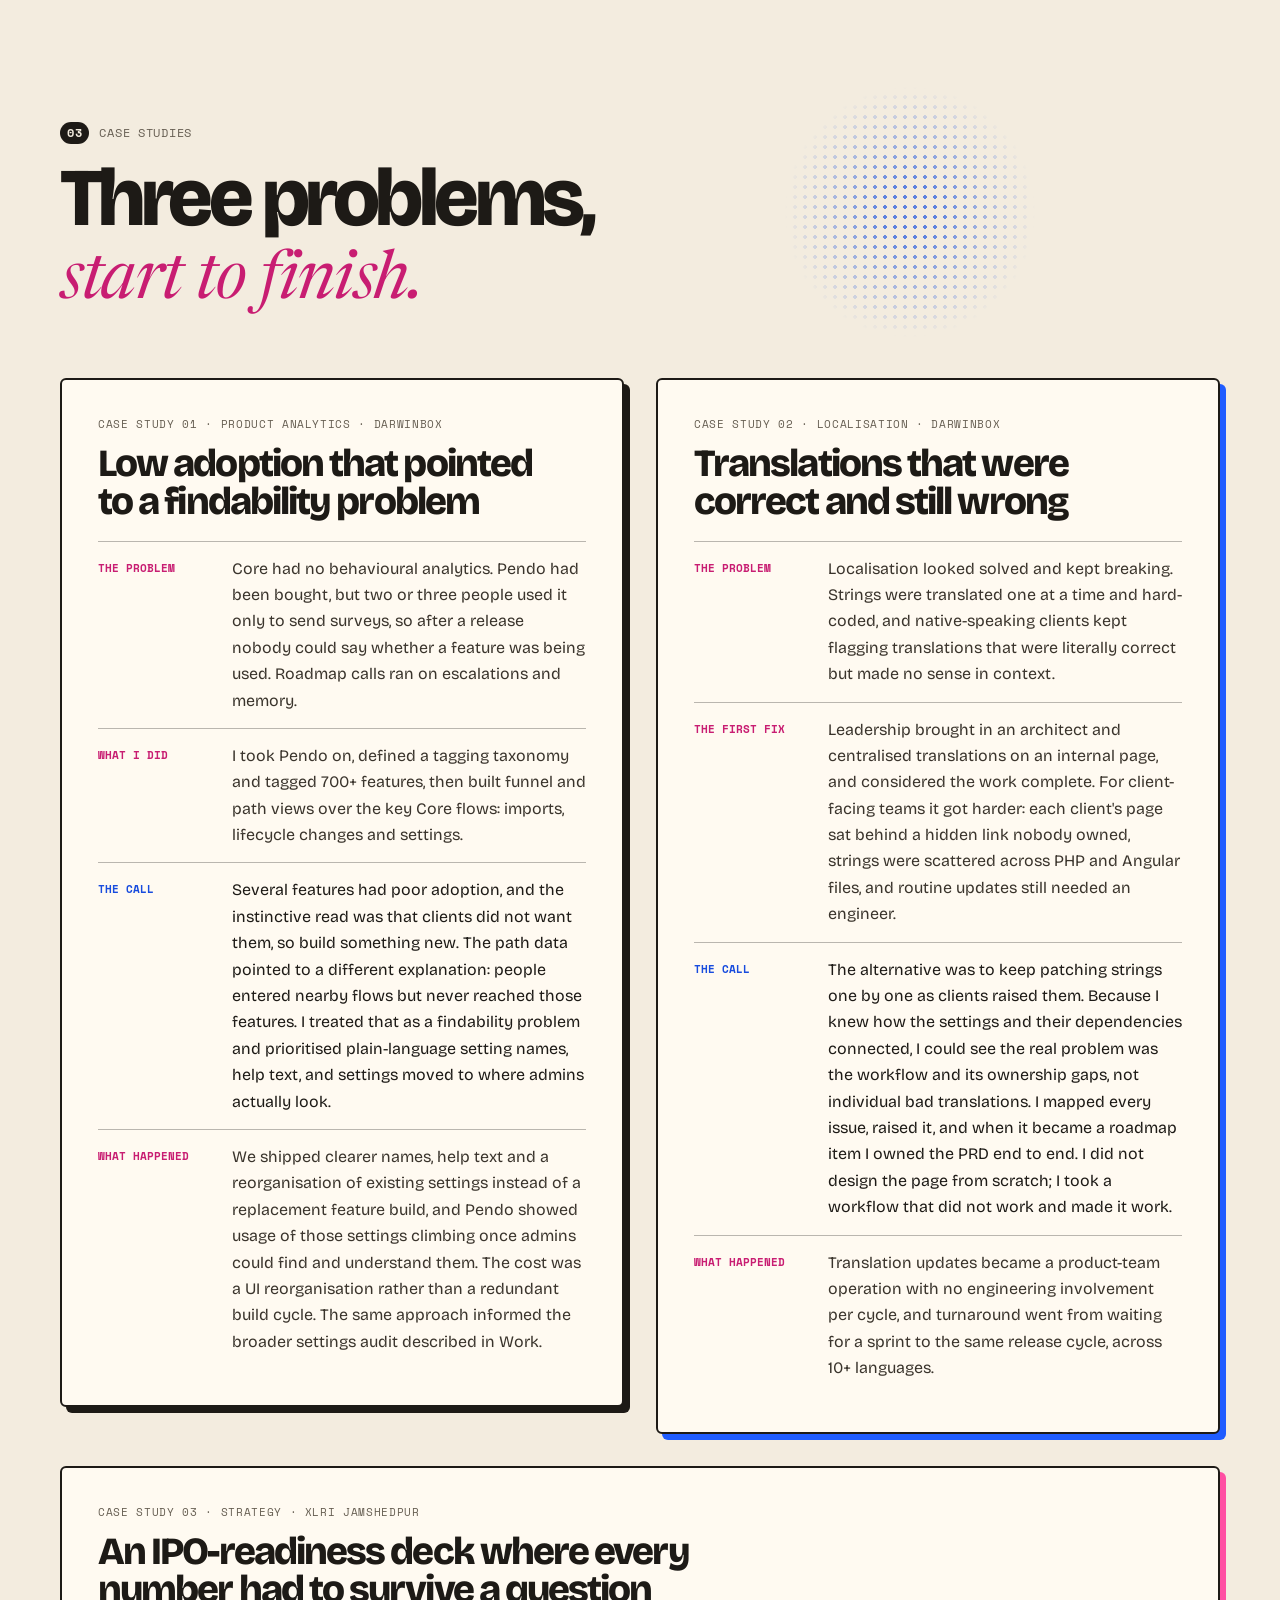
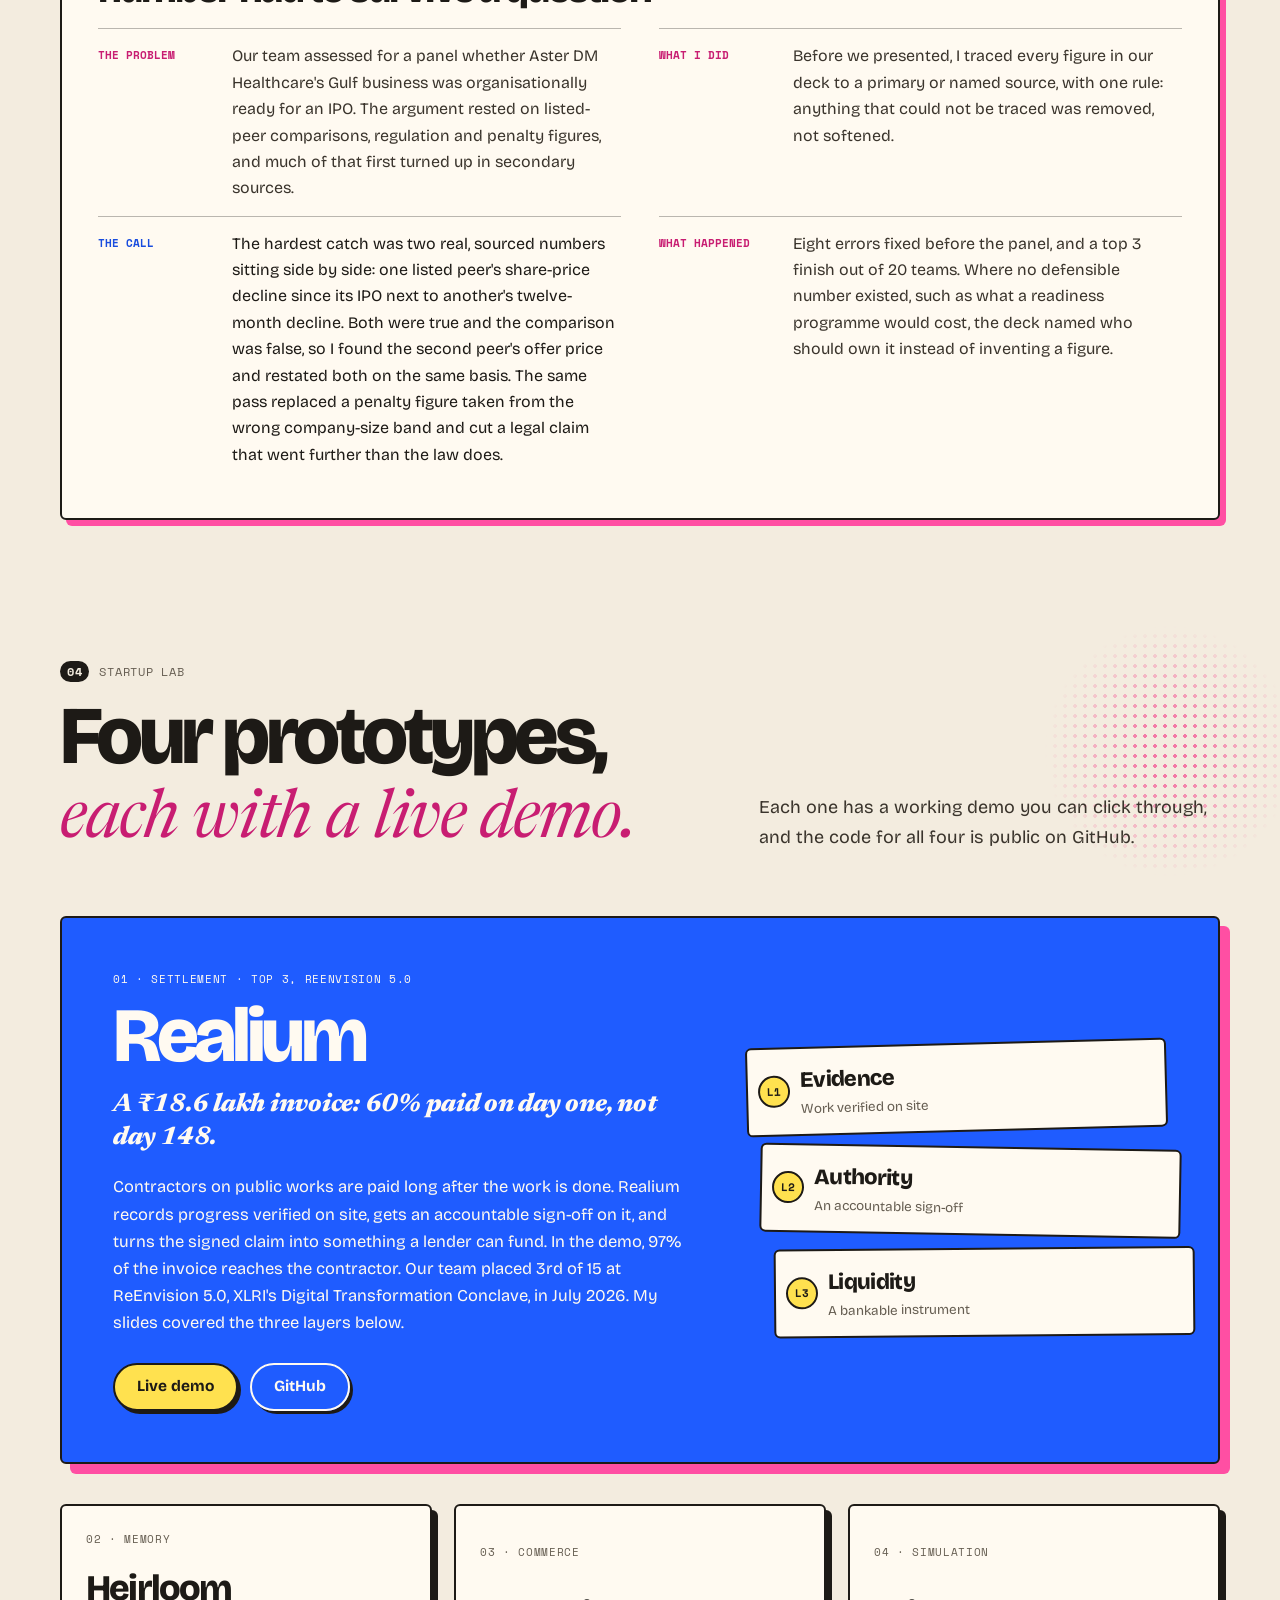
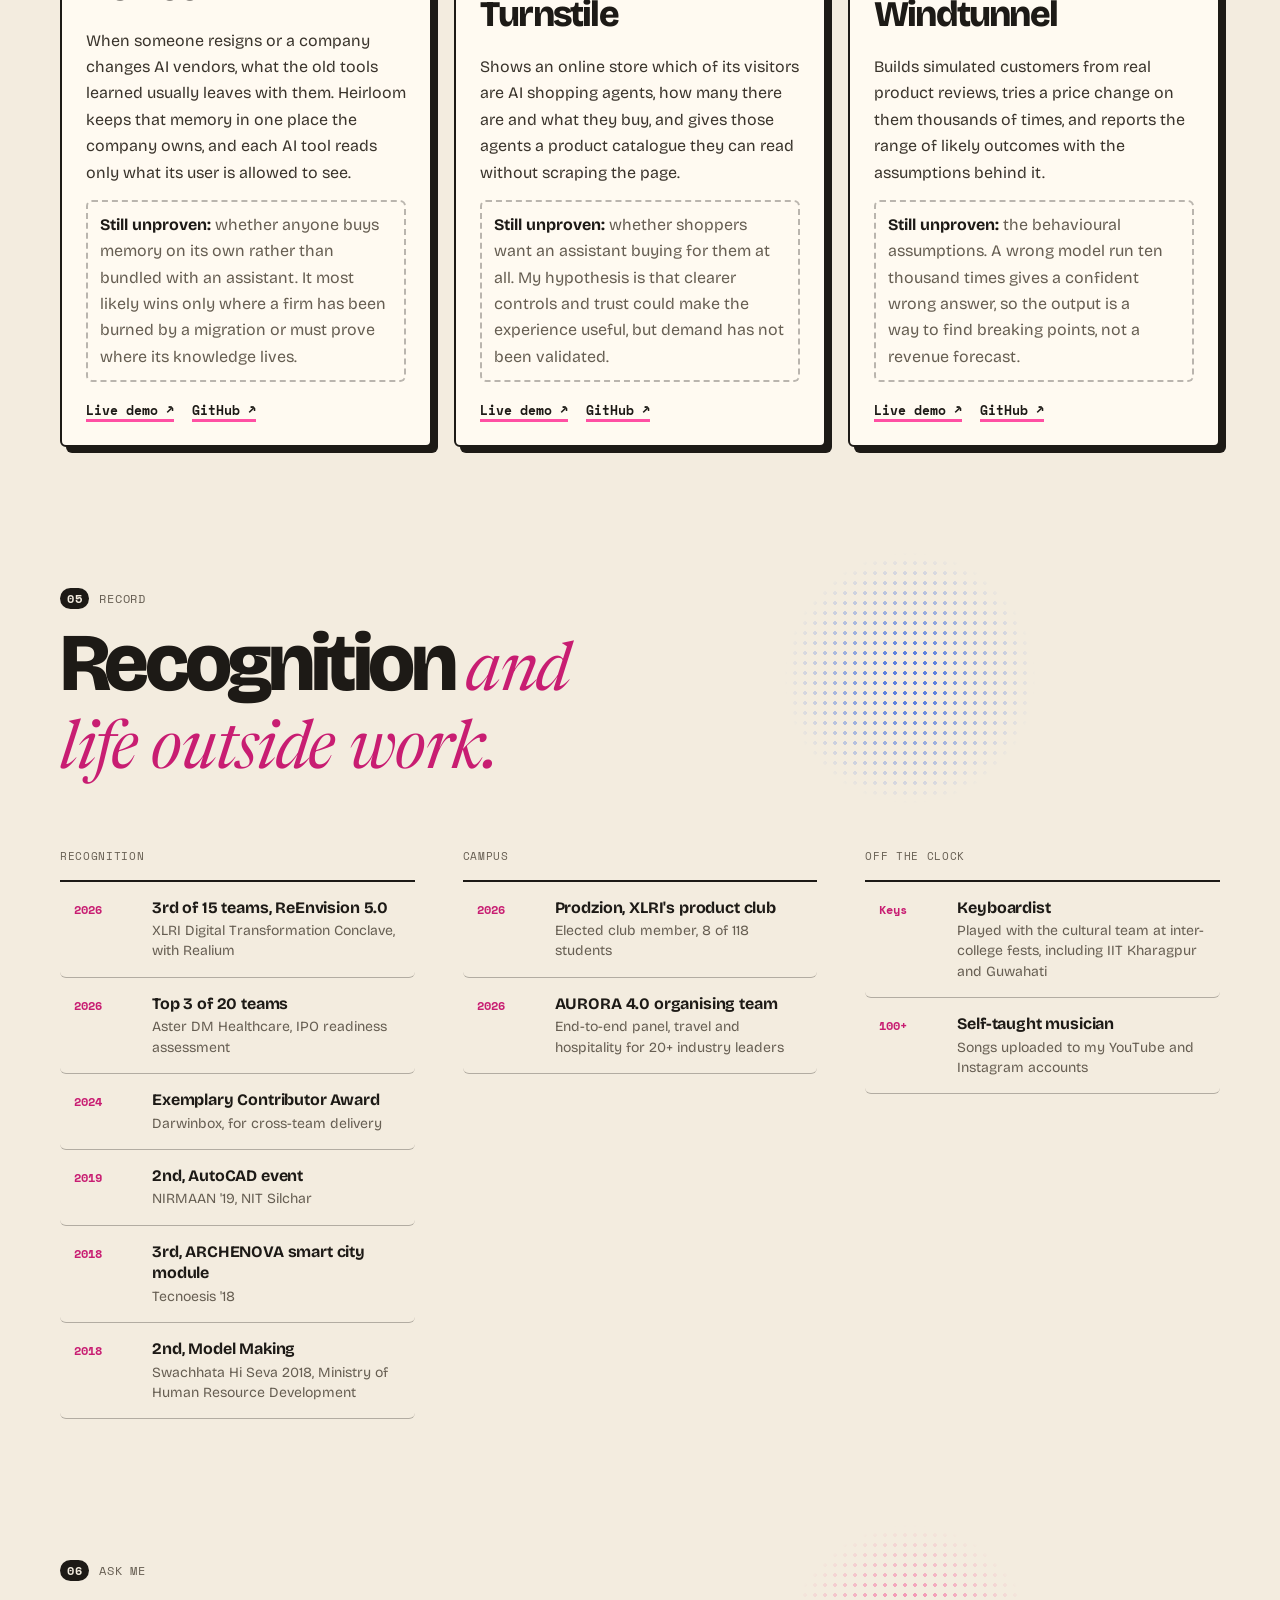
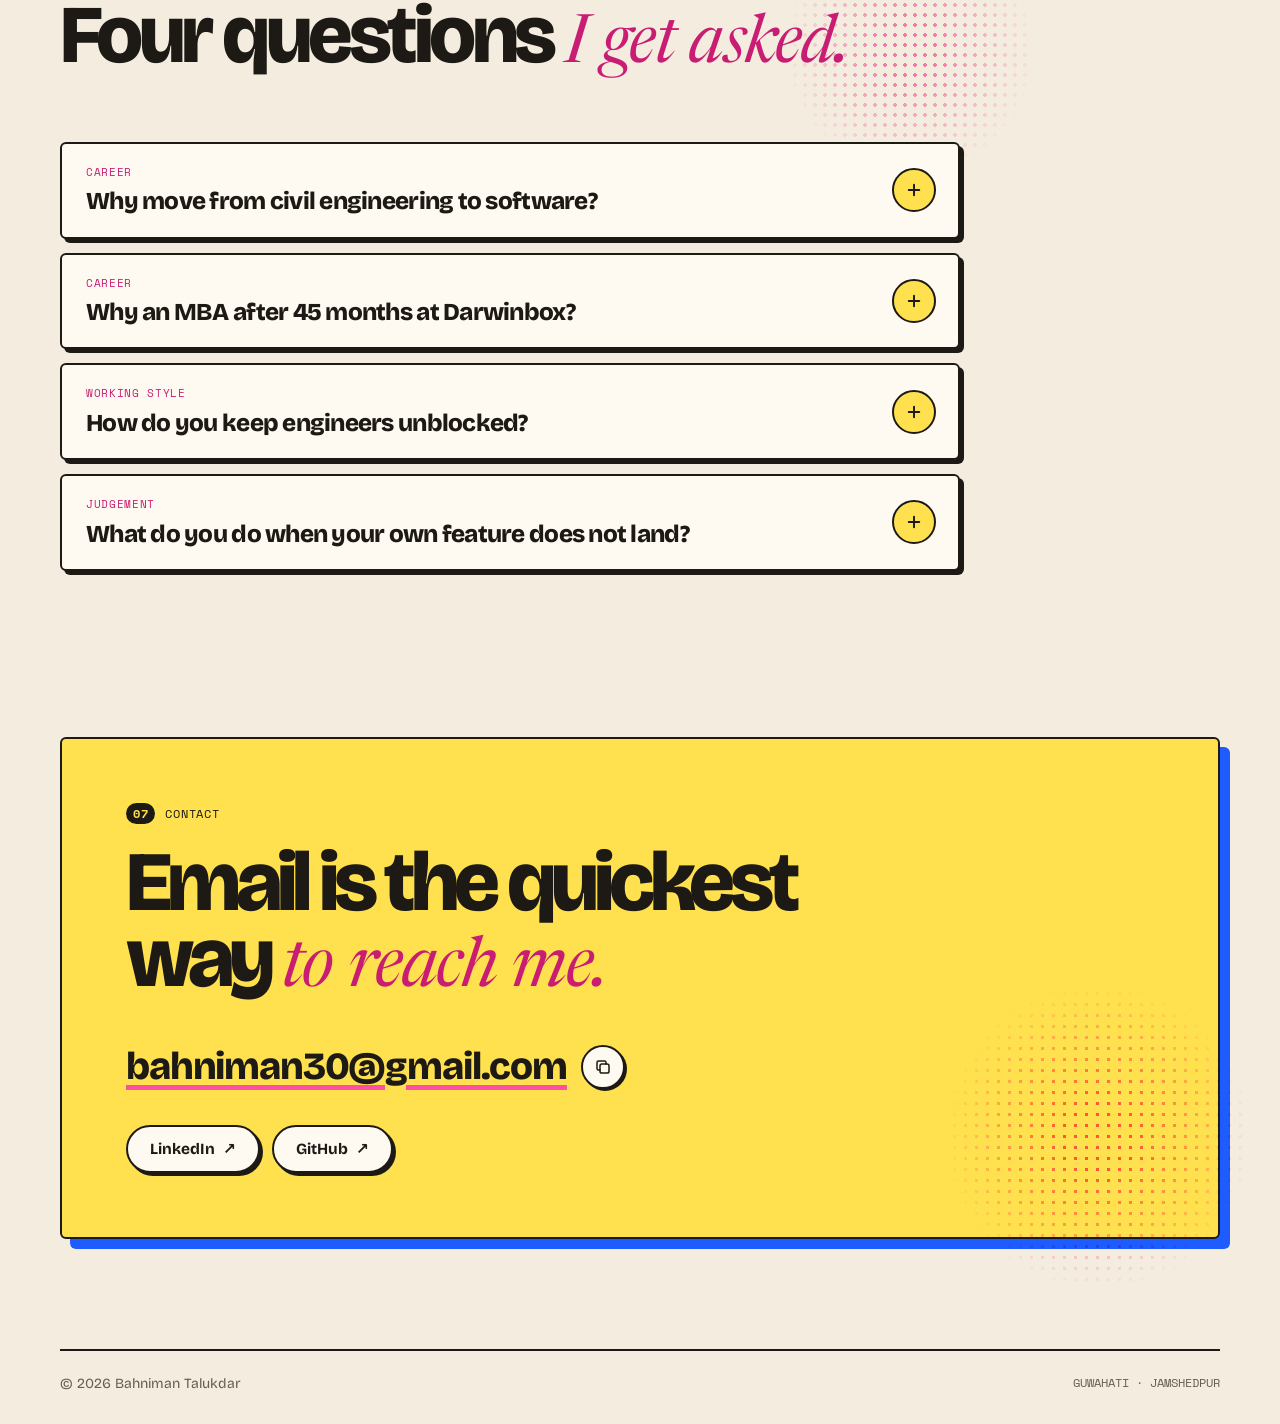
==== commit 503f4096: "Portfolio: restore the sourced outcome in case study 01 Pendo showed usage of the renamed settings c" ====
--- a/index.html
+++ b/index.html
@@ -273,7 +273,7 @@
         <div><dt>The problem</dt><dd>Core had no behavioural analytics. Pendo had been bought, but two or three people used it only to send surveys, so after a release nobody could say whether a feature was being used. Roadmap calls ran on escalations and memory.</dd></div>
         <div><dt>What I did</dt><dd>I took Pendo on, defined a tagging taxonomy and tagged 700+ features, then built funnel and path views over the key Core flows: imports, lifecycle changes and settings.</dd></div>
         <div><dt>The call</dt><dd>Several features had poor adoption, and the instinctive read was that clients did not want them, so build something new. The path data pointed to a different explanation: people entered nearby flows but never reached those features. I treated that as a findability problem and prioritised plain-language setting names, help text, and settings moved to where admins actually look.</dd></div>
-        <div><dt>What happened</dt><dd>We shipped clearer names, help text and a reorganisation of existing settings instead of a replacement feature build. That approach also informed the broader settings audit described in Work.</dd></div>
+        <div><dt>What happened</dt><dd>We shipped clearer names, help text and a reorganisation of existing settings instead of a replacement feature build, and Pendo showed usage of those settings climbing once admins could find and understand them. The cost was a UI reorganisation rather than a redundant build cycle. The same approach informed the broader settings audit described in Work.</dd></div>
       </dl>
     </article>
     <article class="study two reveal">
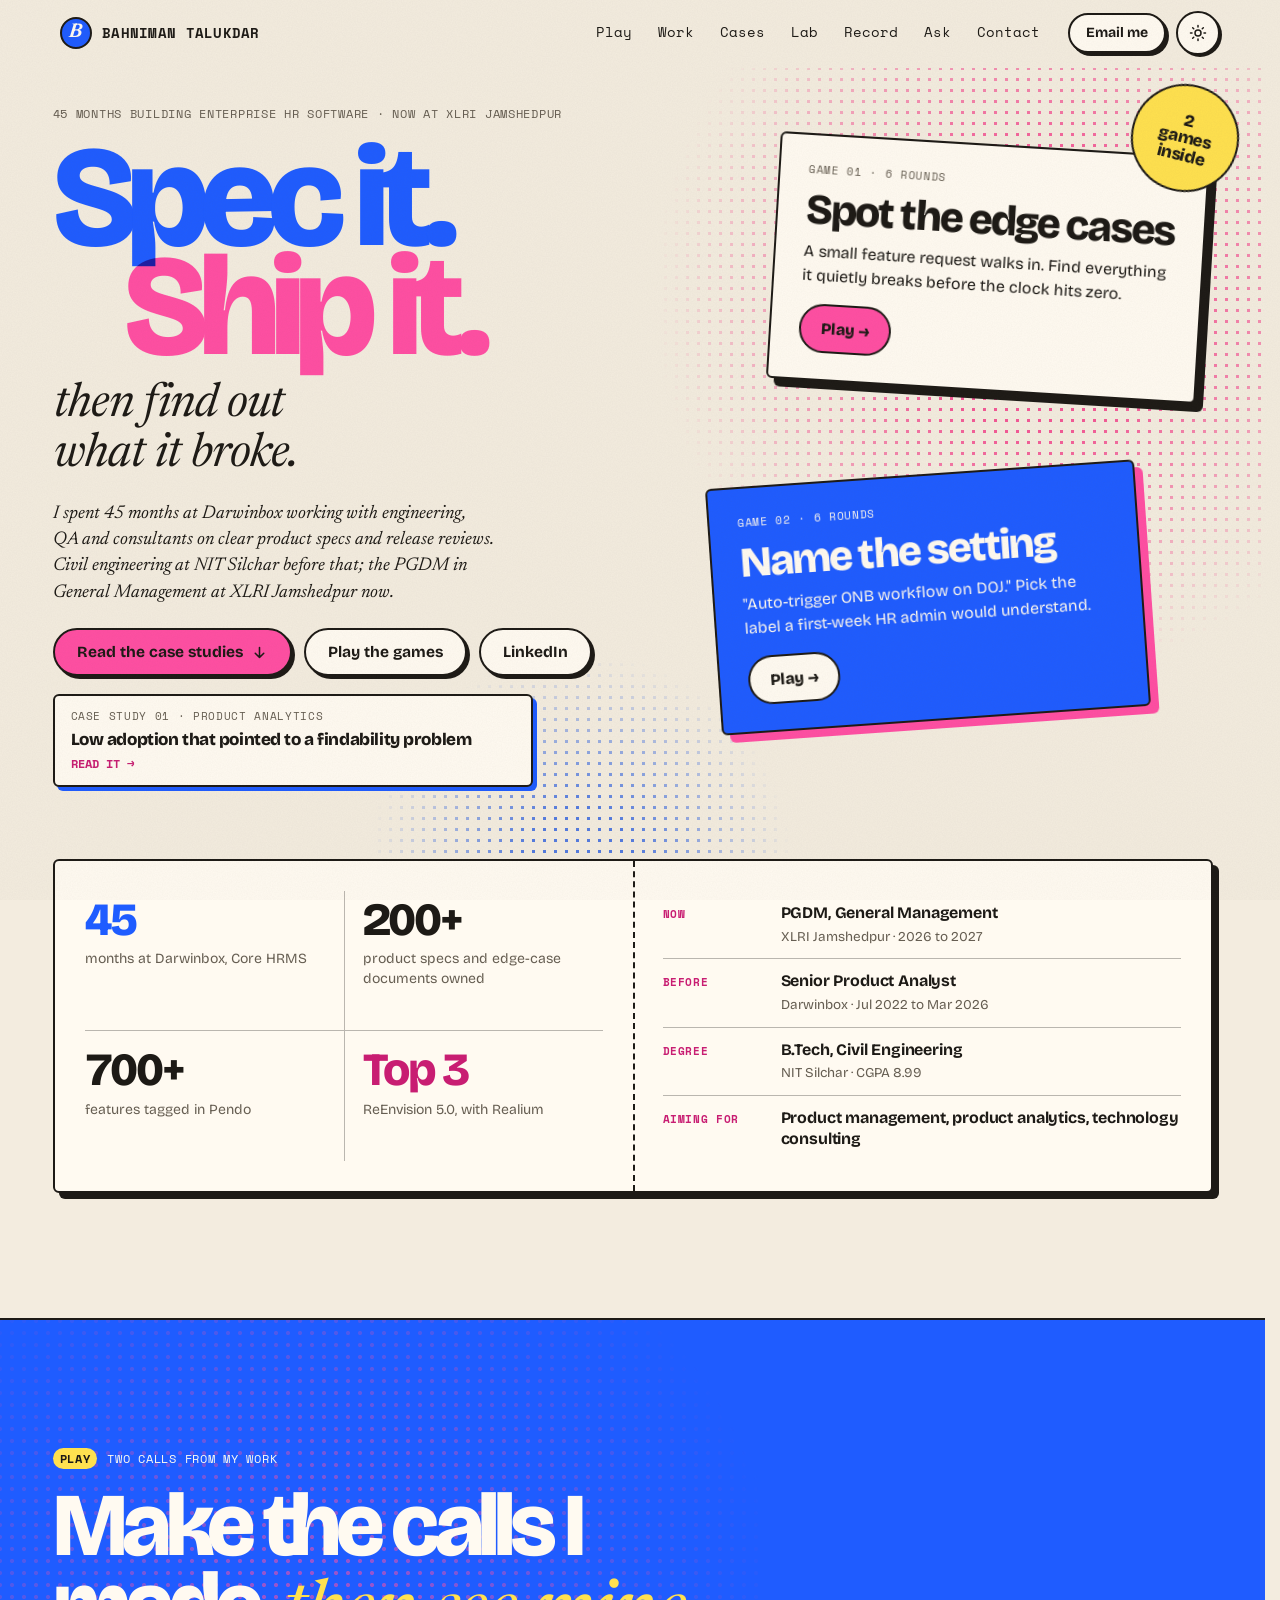
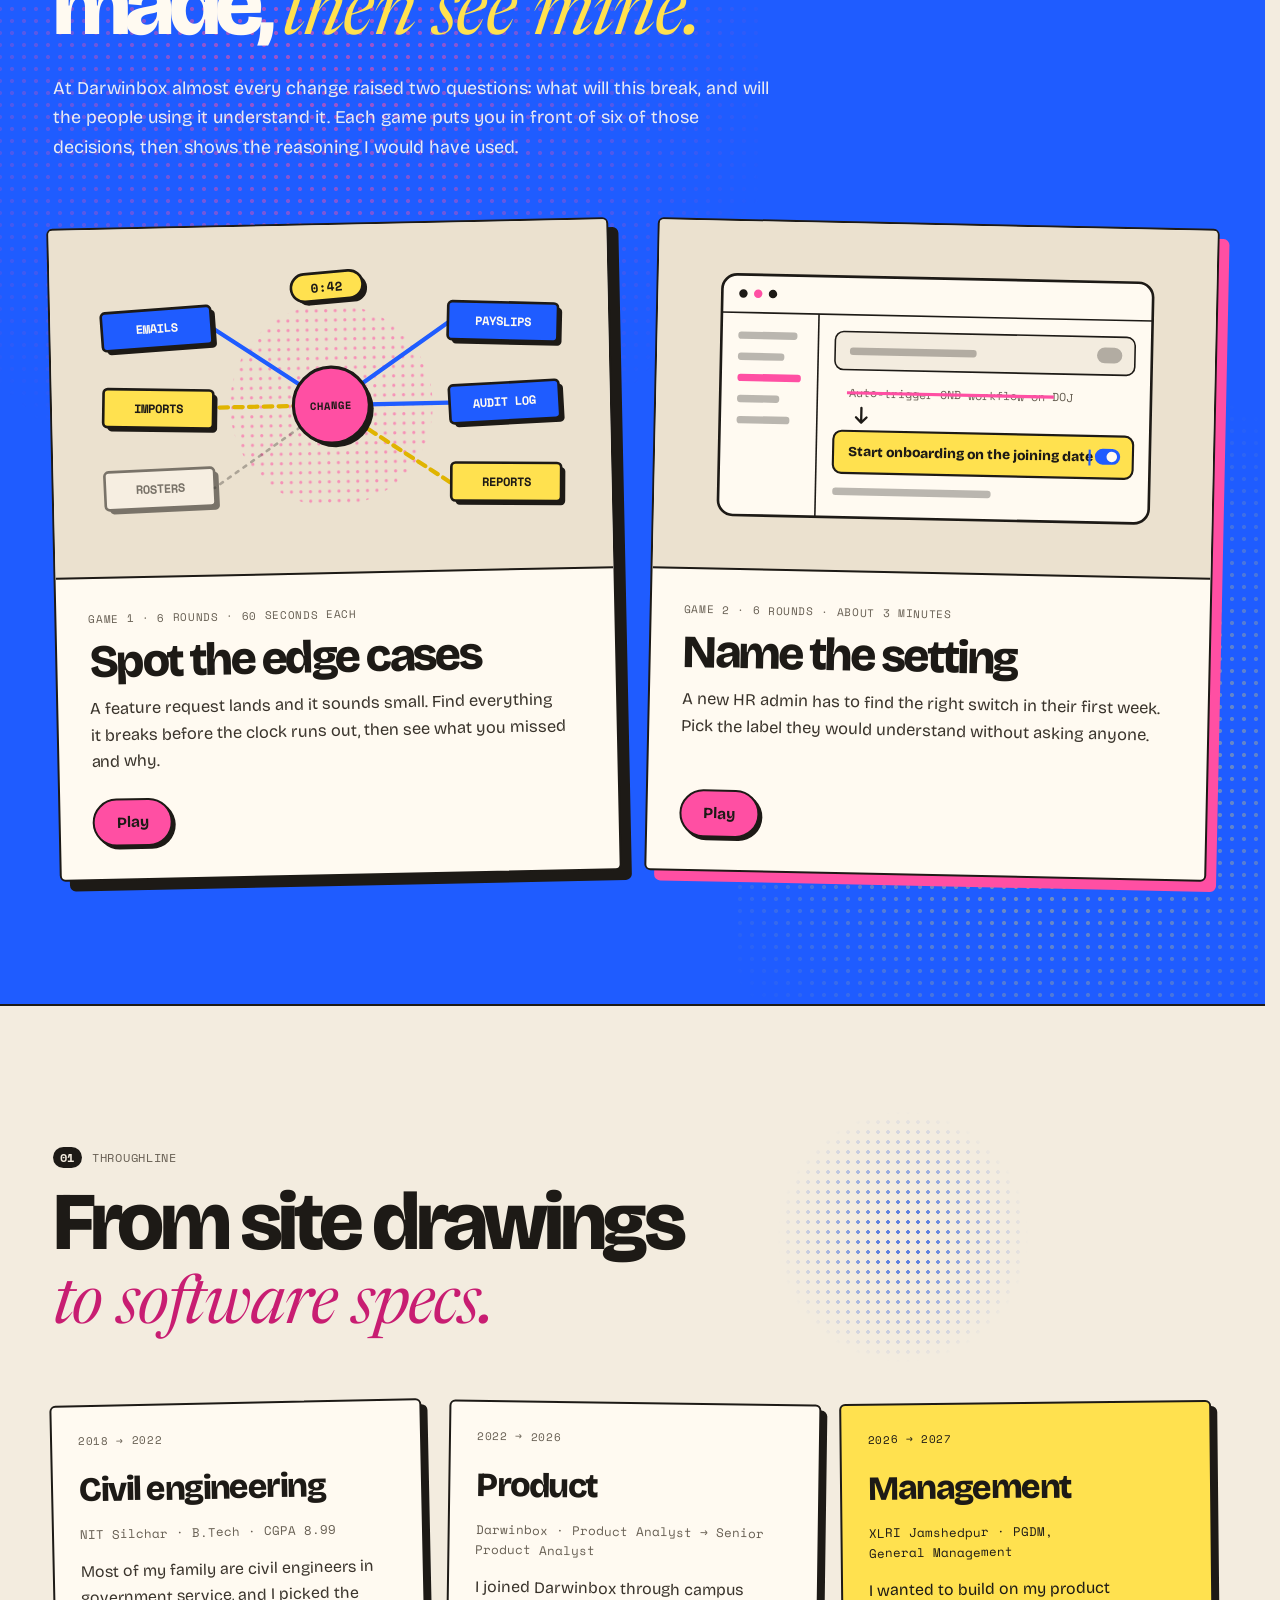
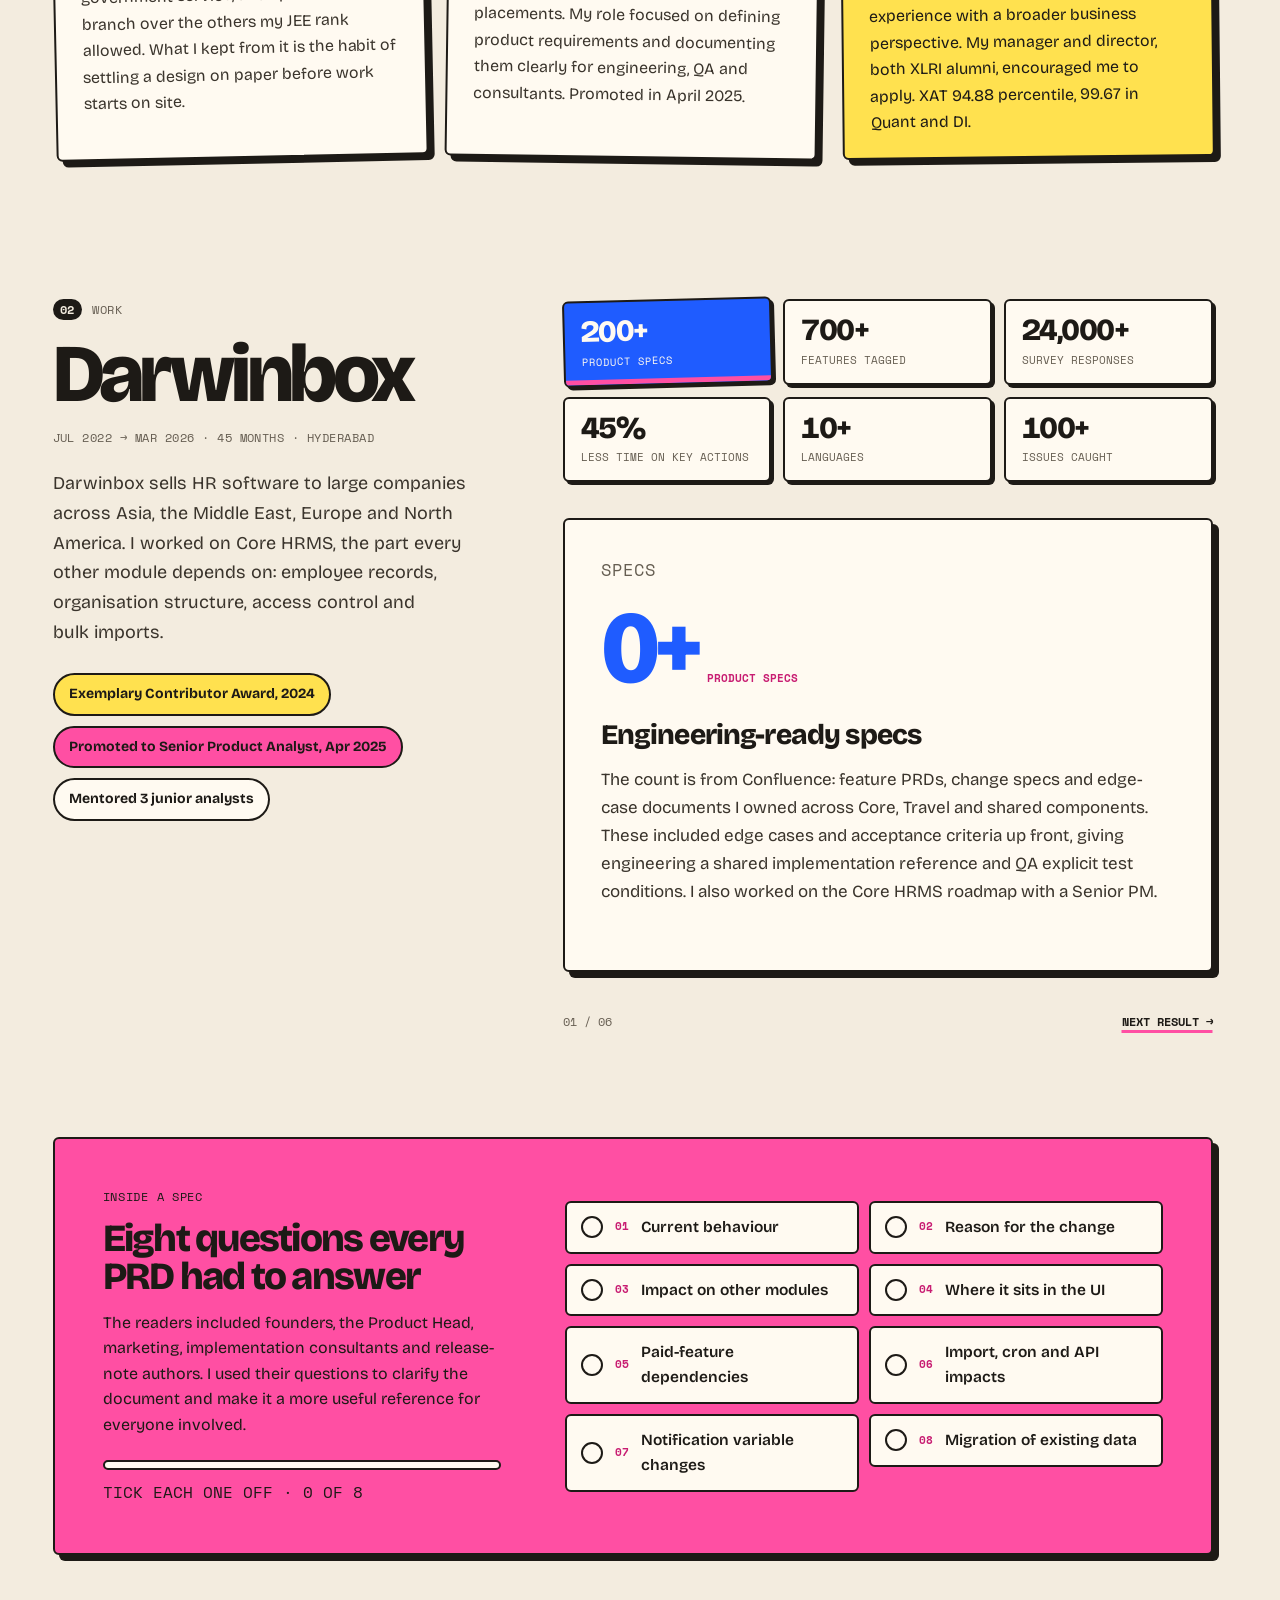
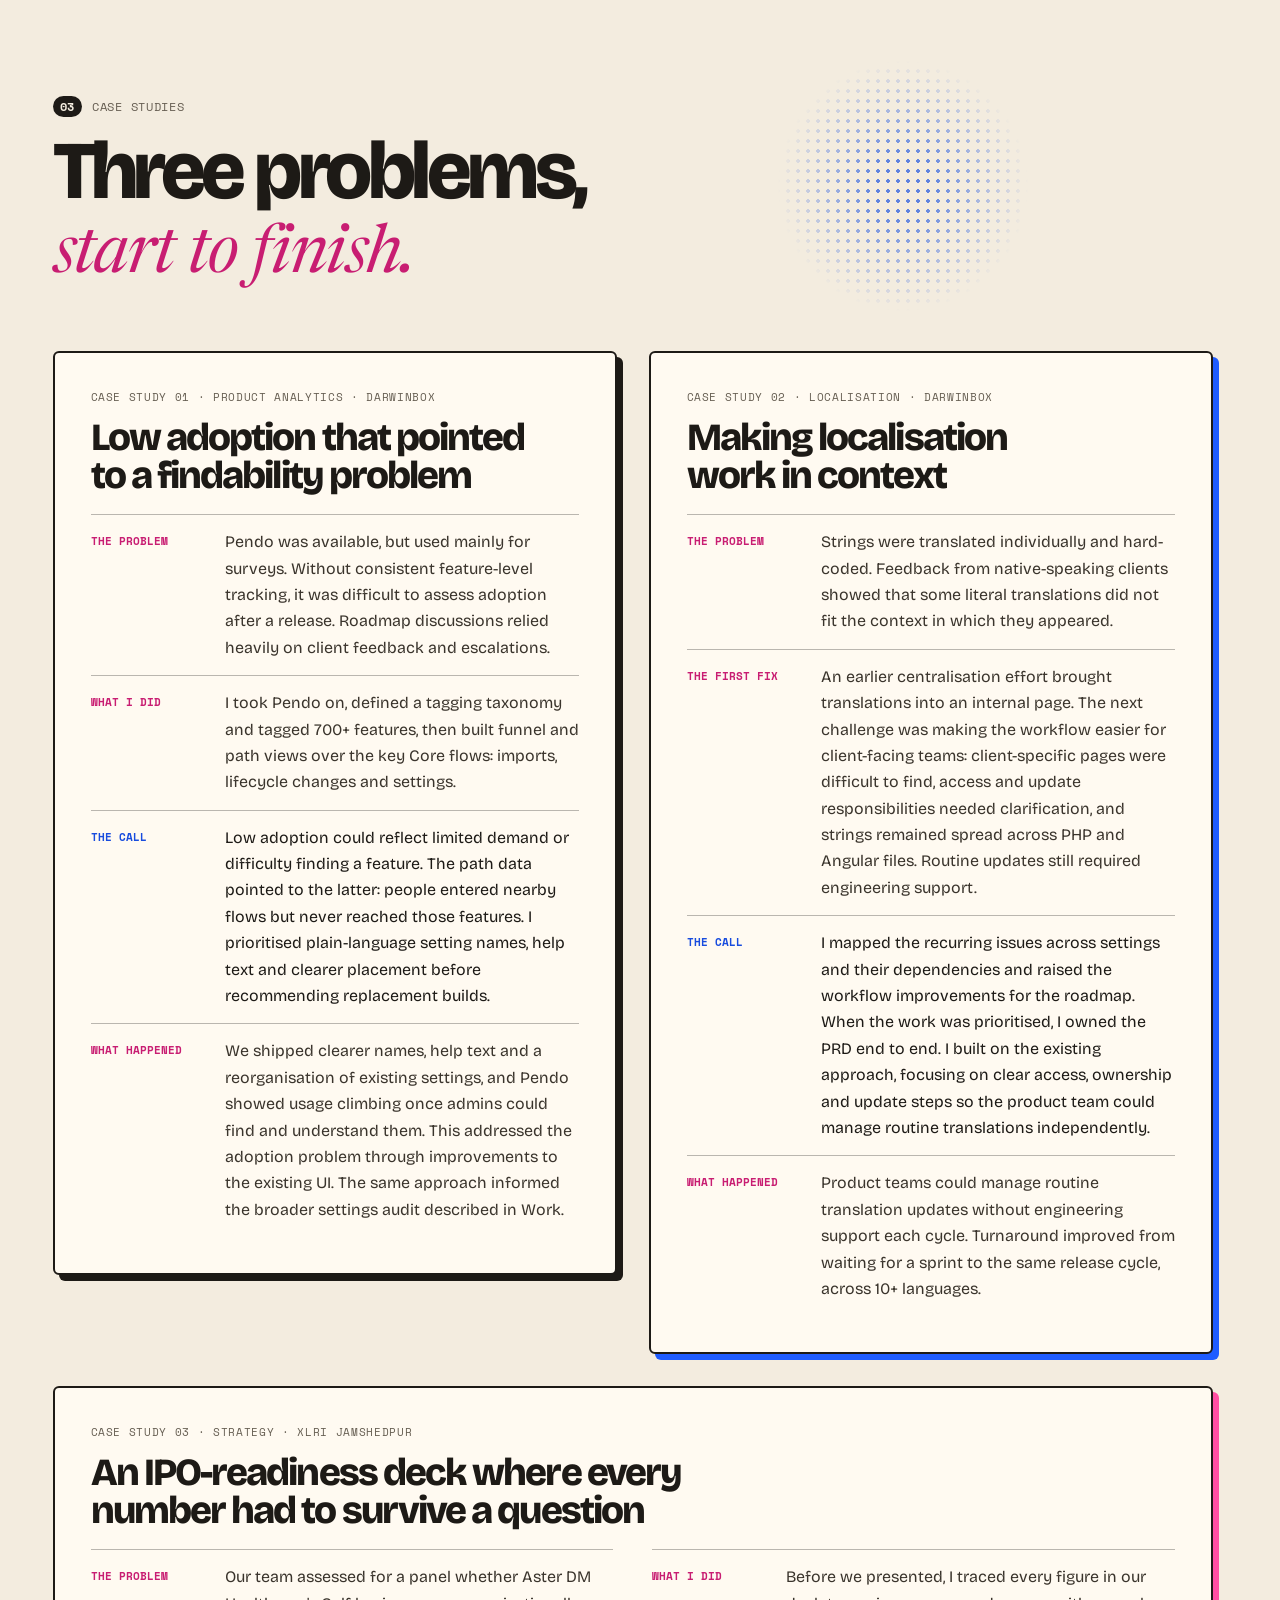
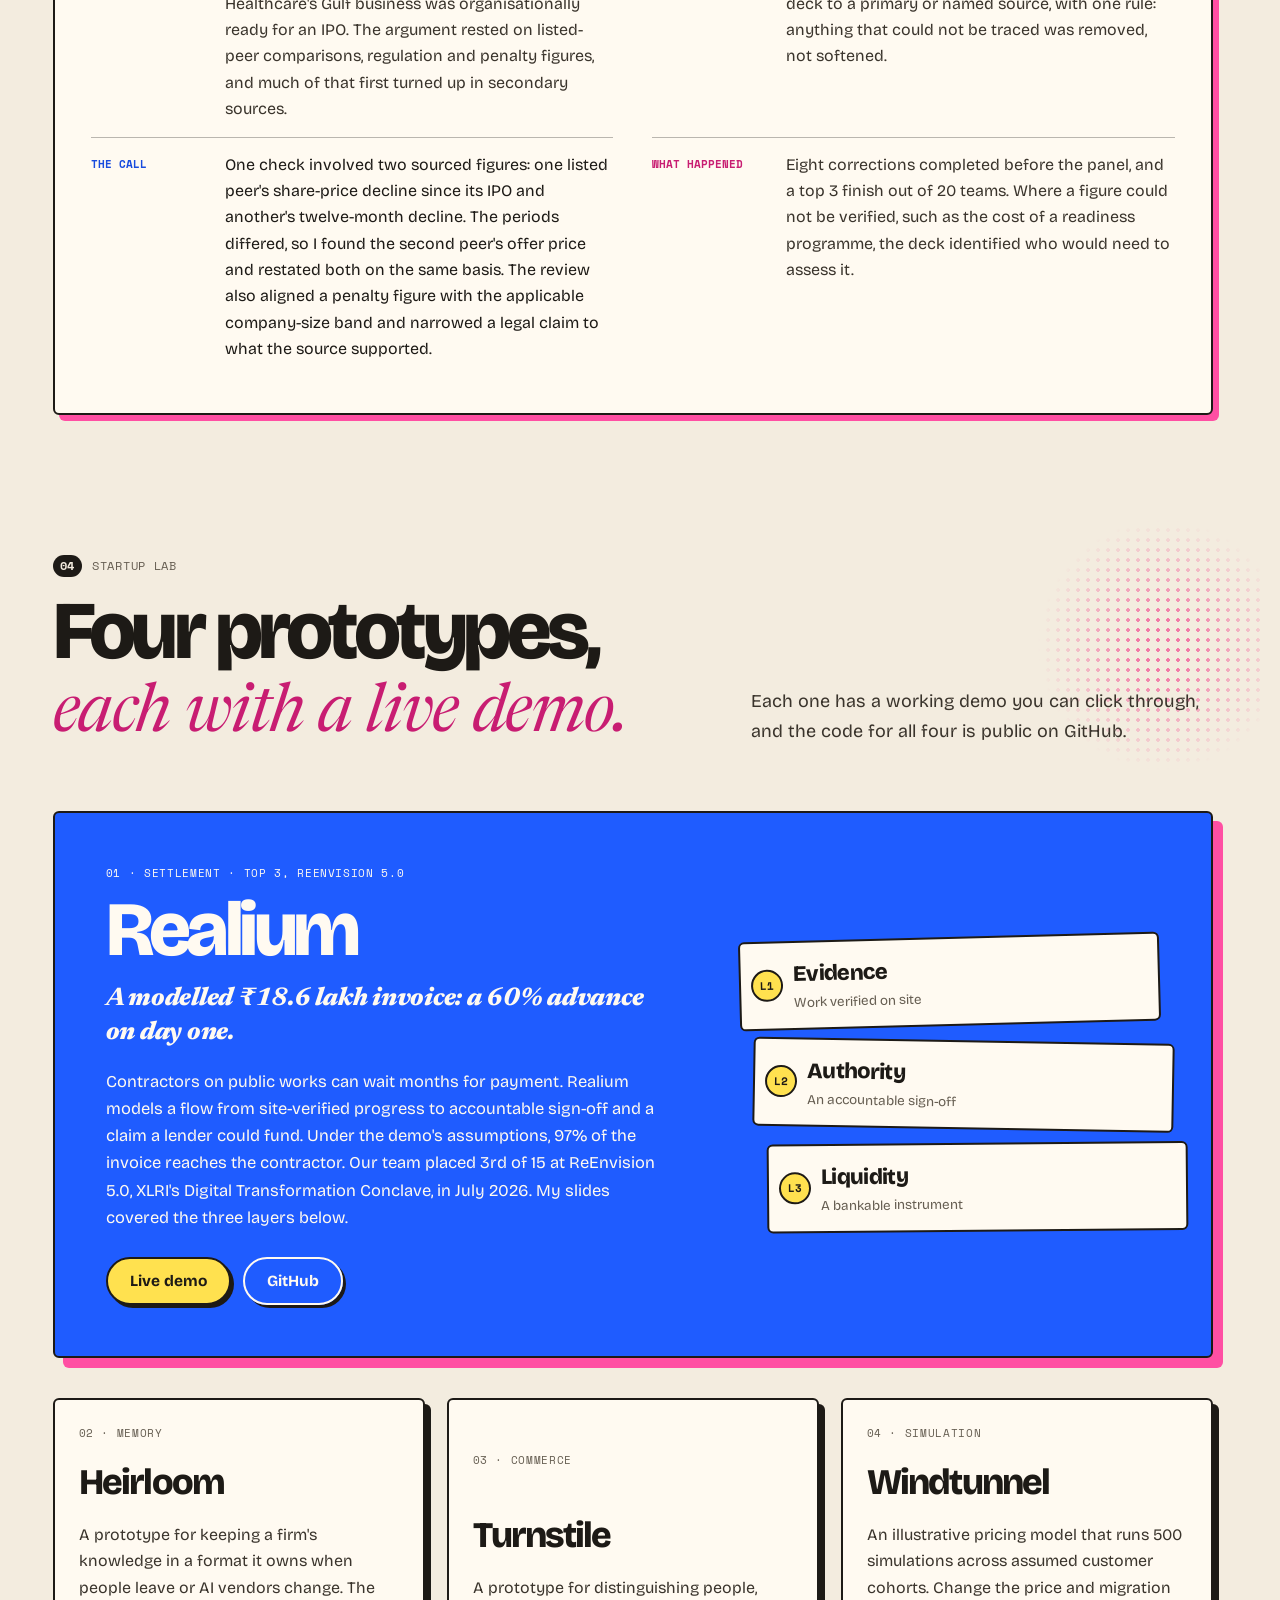
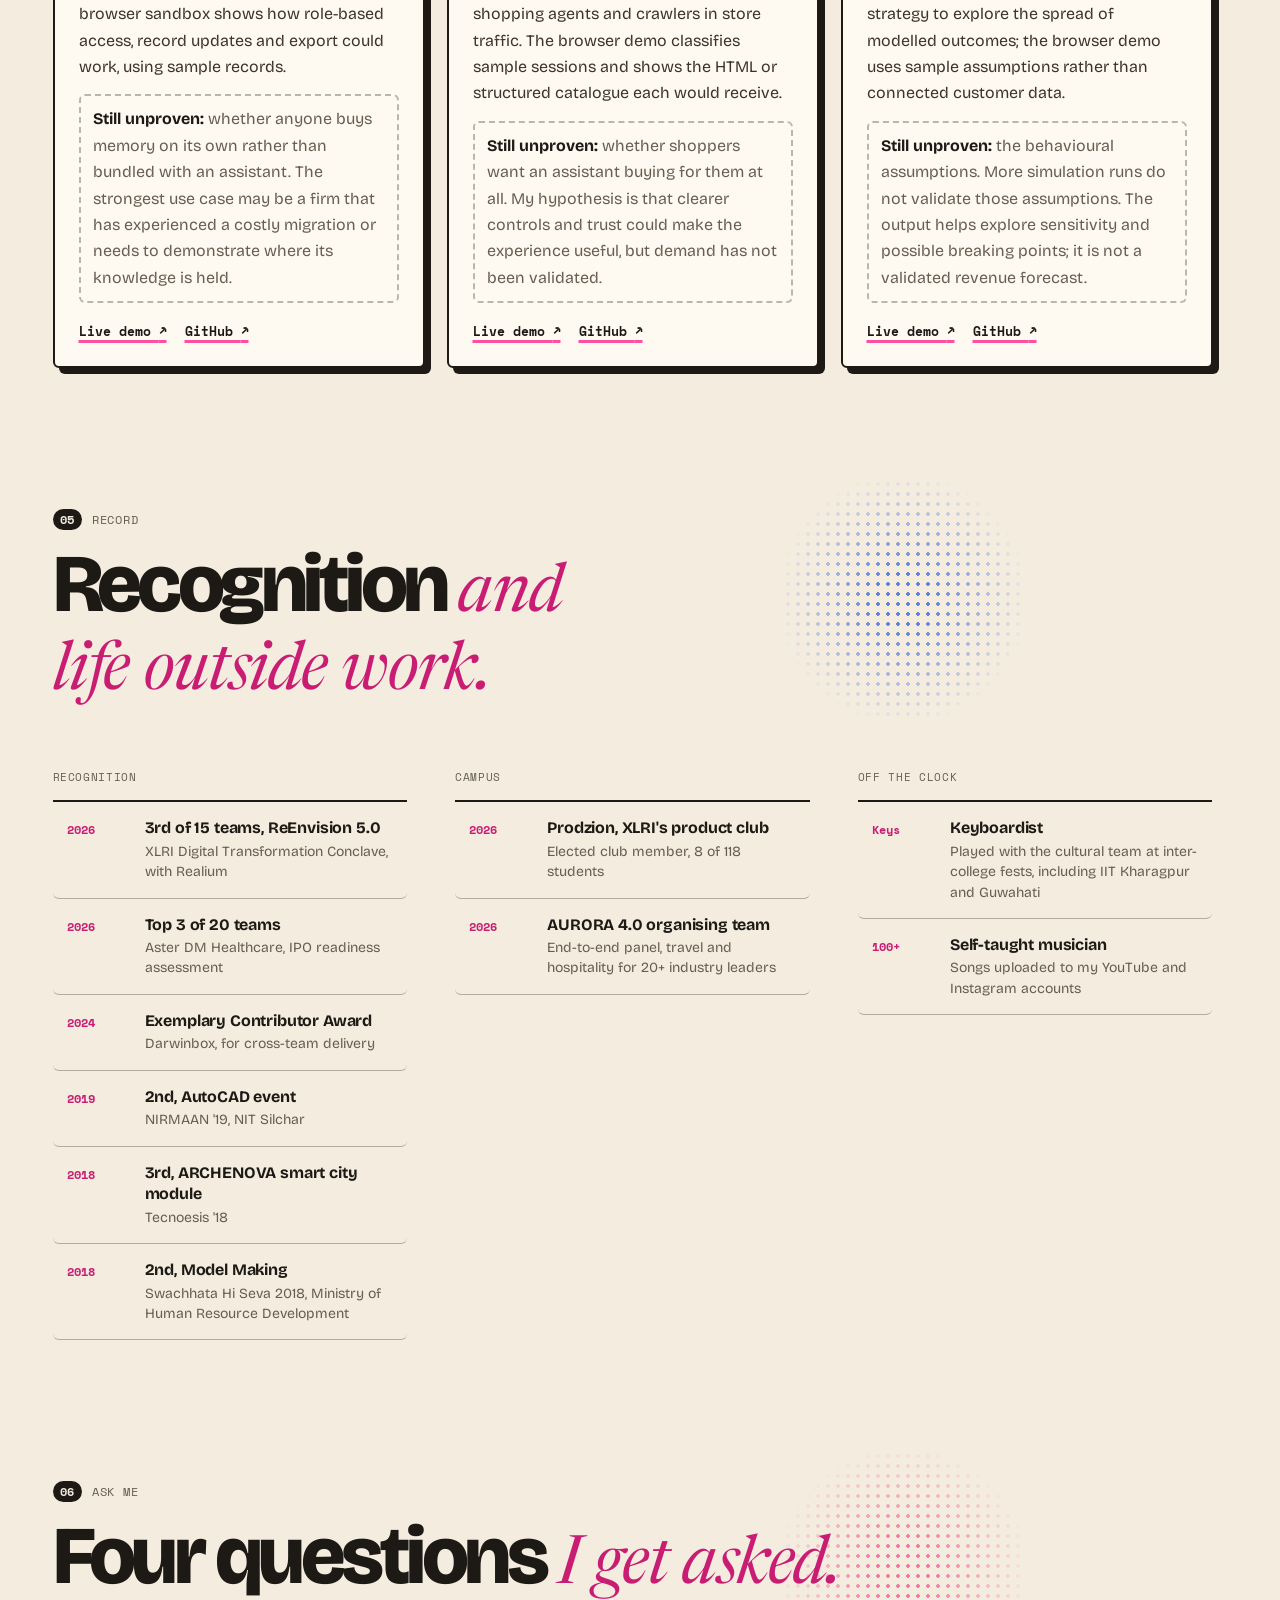
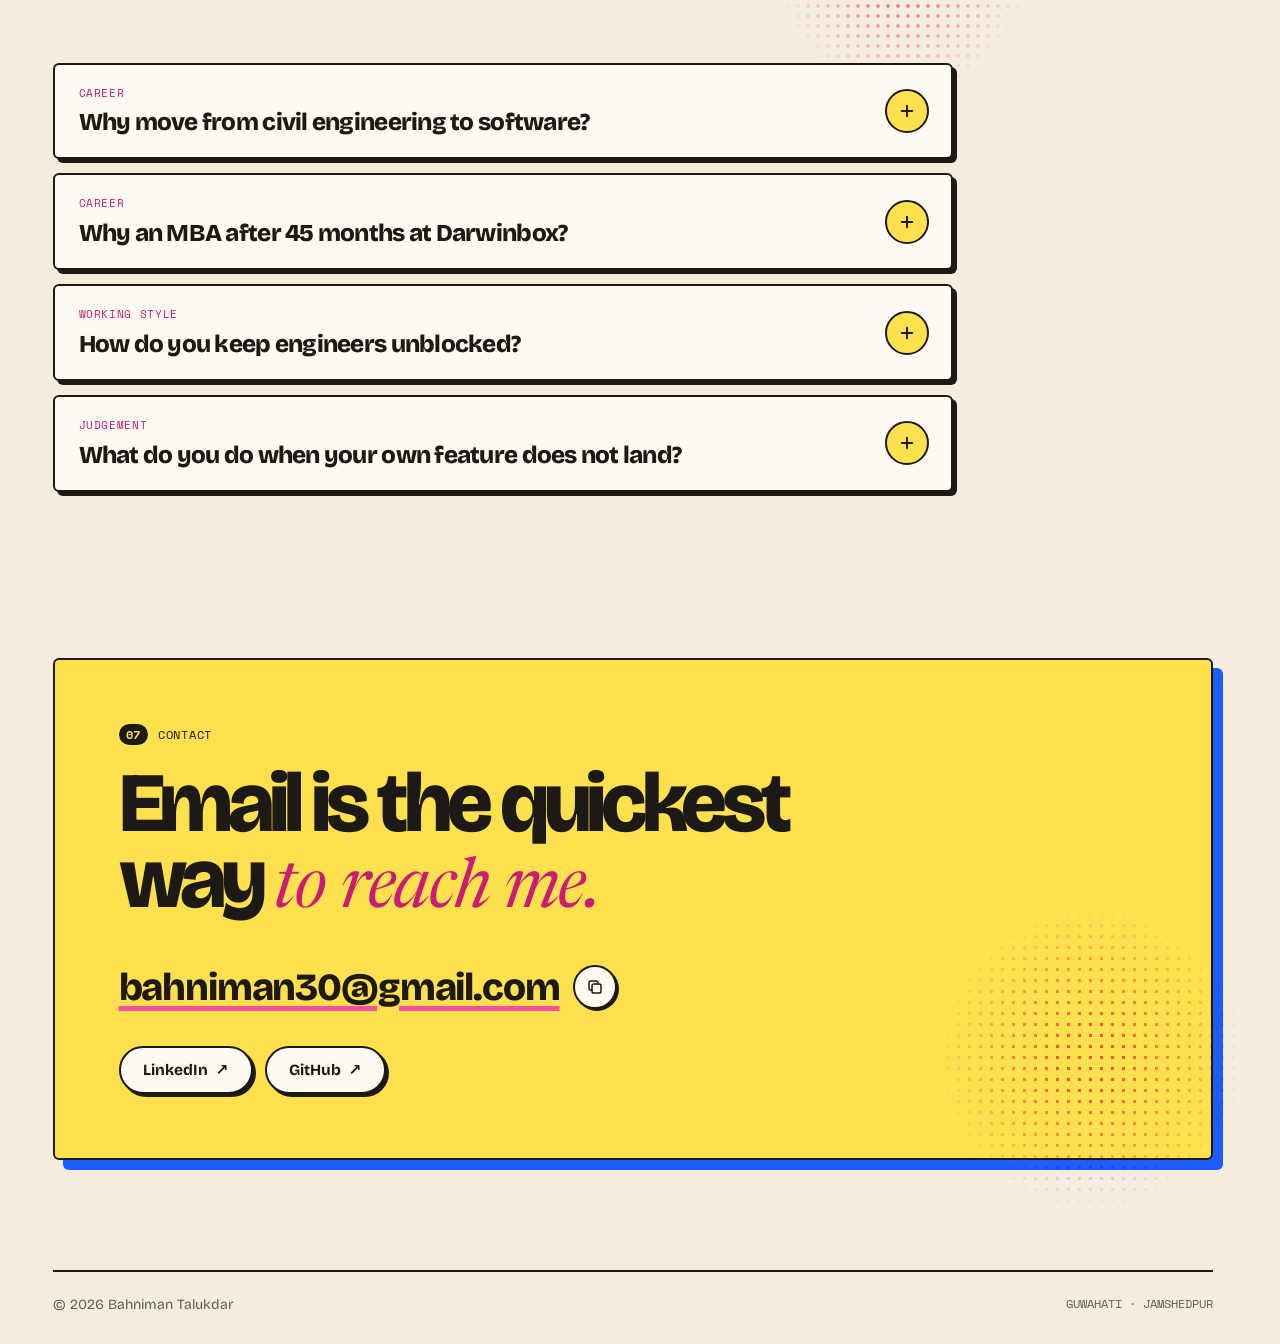
==== commit 27386c3f: "Fix game scroll behavior and polish public portfolio copy" ====
--- a/index.html
+++ b/index.html
@@ -70,7 +70,7 @@
   <div class="poster">
     <p class="kick h-in">45 months building enterprise HR software · now at XLRI Jamshedpur</p>
     <h1 class="big h-in"><span class="a">Spec it.</span> <span class="b">Ship it.</span> <span class="c">then find out what it broke.</span></h1>
-    <p class="dek h-in">I spent 45 months writing the specs Darwinbox engineers built from, and checking what each release would break before clients saw it. Civil engineering at NIT Silchar before that; the PGDM in General Management at XLRI Jamshedpur now.</p>
+    <p class="dek h-in">I spent 45 months at Darwinbox working with engineering, QA and consultants on clear product specs and release reviews. Civil engineering at NIT Silchar before that; the PGDM in General Management at XLRI Jamshedpur now.</p>
     <div class="cta h-in">
       <a class="btn pri" href="#studies" data-go>Read the case studies
         <svg viewBox="0 0 24 24" aria-hidden="true"><path d="M12 5v14M6 13l6 6 6-6"/></svg></a>
@@ -170,13 +170,13 @@
       <p class="kick sm">2022 → 2026</p>
       <h3>Product</h3>
       <p class="org">Darwinbox · Product Analyst → Senior Product Analyst</p>
-      <p>Darwinbox hired me from campus before I knew how software was made. The job never involved code. It involved deciding what should be built and writing it down precisely enough for engineers, QA and consultants to work from. Promoted in April 2025.</p>
+      <p>I joined Darwinbox through campus placements. My role focused on defining product requirements and documenting them clearly for engineering, QA and consultants. Promoted in April 2025.</p>
     </li>
     <li class="reveal">
       <p class="kick sm">2026 → 2027</p>
       <h3>Management</h3>
       <p class="org">XLRI Jamshedpur · PGDM, General Management</p>
-      <p>My manager and director could weigh a decision across the whole business; I could do it inside one PRD. Both are XLRI alumni, and they suggested I apply. XAT 94.88 percentile, 99.67 in Quant and DI.</p>
+      <p>I wanted to build on my product experience with a broader business perspective. My manager and director, both XLRI alumni, encouraged me to apply. XAT 94.88 percentile, 99.67 in Quant and DI.</p>
     </li>
   </ol>
 </section>
@@ -203,13 +203,13 @@
         <p class="kick sm">Specs</p>
         <div class="fig"><b><span data-count="200">200</span>+</b><span>Product specs</span></div>
         <h3>Engineering-ready specs</h3>
-        <p>The count is from Confluence: feature PRDs, change specs and edge-case documents I owned across Core, Travel and shared components. Every one carried edge cases and acceptance criteria up front, so QA could test against them word for word and engineers stopped coming back with question lists. I also worked on the Core HRMS roadmap with a Senior PM.</p>
+        <p>The count is from Confluence: feature PRDs, change specs and edge-case documents I owned across Core, Travel and shared components. These included edge cases and acceptance criteria up front, giving engineering a shared implementation reference and QA explicit test conditions. I also worked on the Core HRMS roadmap with a Senior PM.</p>
       </article>
       <article class="item">
         <p class="kick sm">Analytics</p>
         <div class="fig"><b><span data-count="700">700</span>+</b><span>features tagged</span></div>
         <h3>Usage tracking in Pendo</h3>
-        <p>I defined a tagging taxonomy a PM could search without asking me, and re-tagged whenever the UI changed so the history stayed comparable. That discipline is why the team ended up with three continuous years of adoption records instead of fragments, and why roadmap discussions started from usage data rather than escalations.</p>
+        <p>I defined a consistent, searchable tagging taxonomy and maintained it as the UI changed, keeping adoption records comparable. This supported three continuous years of records and gave roadmap discussions a usage-data reference alongside client feedback and escalations.</p>
       </article>
       <article class="item">
         <p class="kick sm">Research</p>
@@ -227,13 +227,13 @@
         <p class="kick sm">Localisation</p>
         <div class="fig"><b><span data-count="10">10</span>+</b><span>languages</span></div>
         <h3>Translation workflow</h3>
-        <p>I took over translation work for the platform so that updates no longer needed an engineer. Each release I checked the translations in the languages I covered, and treated native-speaking clients as the final word on meaning.</p>
+        <p>I owned the platform's translation workflow so the product team could manage routine updates independently. Each release I checked the languages I covered and used feedback from native-speaking clients to validate meaning and context.</p>
       </article>
       <article class="item">
         <p class="kick sm">Quality</p>
         <div class="fig"><b><span data-count="100">100</span>+</b><span>issues caught</span></div>
         <h3>Pre-release reviews</h3>
-        <p>I reviewed each release before it shipped and logged 100+ issues that clients never saw. I also audited the settings screens and, with UX and engineering, regrouped 50+ settings that were named or placed inconsistently.</p>
+        <p>I logged 100+ issues during pre-release reviews, helping resolve them before they reached clients. I also audited the settings screens and, with UX and engineering, regrouped 50+ settings to make their names and placement more consistent.</p>
       </article>
     </div>
   </div>
@@ -243,7 +243,7 @@
     <div class="spec-head">
       <p class="kick">Inside a spec</p>
       <h3 id="spec-h">Eight questions every PRD had to answer</h3>
-      <p>The readers were founders, the Product Head, marketing, implementation consultants and whoever wrote the release notes. If one of them had to message me to understand a change, I added the answer to the document.</p>
+      <p>The readers included founders, the Product Head, marketing, implementation consultants and release-note authors. I used their questions to clarify the document and make it a more useful reference for everyone involved.</p>
       <div class="spec-meter"><span class="spec-bar" aria-hidden="true"><i id="specBar"></i></span><p class="spec-status mono" id="specStatus" aria-live="polite">Tick each one off · 0 of 8</p></div>
     </div>
     <ol class="spec-list">
@@ -270,20 +270,20 @@
       <p class="kick sm">Case study 01 · Product analytics · Darwinbox</p>
       <h3>Low adoption that pointed to a findability problem</h3>
       <dl class="steps">
-        <div><dt>The problem</dt><dd>Core had no behavioural analytics. Pendo had been bought, but two or three people used it only to send surveys, so after a release nobody could say whether a feature was being used. Roadmap calls ran on escalations and memory.</dd></div>
+        <div><dt>The problem</dt><dd>Pendo was available, but used mainly for surveys. Without consistent feature-level tracking, it was difficult to assess adoption after a release. Roadmap discussions relied heavily on client feedback and escalations.</dd></div>
         <div><dt>What I did</dt><dd>I took Pendo on, defined a tagging taxonomy and tagged 700+ features, then built funnel and path views over the key Core flows: imports, lifecycle changes and settings.</dd></div>
-        <div><dt>The call</dt><dd>Several features had poor adoption, and the instinctive read was that clients did not want them, so build something new. The path data pointed to a different explanation: people entered nearby flows but never reached those features. I treated that as a findability problem and prioritised plain-language setting names, help text, and settings moved to where admins actually look.</dd></div>
-        <div><dt>What happened</dt><dd>We shipped clearer names, help text and a reorganisation of existing settings instead of a replacement feature build, and Pendo showed usage of those settings climbing once admins could find and understand them. The cost was a UI reorganisation rather than a redundant build cycle. The same approach informed the broader settings audit described in Work.</dd></div>
+        <div><dt>The call</dt><dd>Low adoption could reflect limited demand or difficulty finding a feature. The path data pointed to the latter: people entered nearby flows but never reached those features. I prioritised plain-language setting names, help text and clearer placement before recommending replacement builds.</dd></div>
+        <div><dt>What happened</dt><dd>We shipped clearer names, help text and a reorganisation of existing settings, and Pendo showed usage climbing once admins could find and understand them. This addressed the adoption problem through improvements to the existing UI. The same approach informed the broader settings audit described in Work.</dd></div>
       </dl>
     </article>
     <article class="study two reveal">
       <p class="kick sm">Case study 02 · Localisation · Darwinbox</p>
-      <h3>Translations that were correct and still wrong</h3>
+      <h3>Making localisation work in context</h3>
       <dl class="steps">
-        <div><dt>The problem</dt><dd>Localisation looked solved and kept breaking. Strings were translated one at a time and hard-coded, and native-speaking clients kept flagging translations that were literally correct but made no sense in context.</dd></div>
-        <div><dt>The first fix</dt><dd>Leadership brought in an architect and centralised translations on an internal page, and considered the work complete. For client-facing teams it got harder: each client's page sat behind a hidden link nobody owned, strings were scattered across PHP and Angular files, and routine updates still needed an engineer.</dd></div>
-        <div><dt>The call</dt><dd>The alternative was to keep patching strings one by one as clients raised them. Because I knew how the settings and their dependencies connected, I could see the real problem was the workflow and its ownership gaps, not individual bad translations. I mapped every issue, raised it, and when it became a roadmap item I owned the PRD end to end. I did not design the page from scratch; I took a workflow that did not work and made it work.</dd></div>
-        <div><dt>What happened</dt><dd>Translation updates became a product-team operation with no engineering involvement per cycle, and turnaround went from waiting for a sprint to the same release cycle, across 10+ languages.</dd></div>
+        <div><dt>The problem</dt><dd>Strings were translated individually and hard-coded. Feedback from native-speaking clients showed that some literal translations did not fit the context in which they appeared.</dd></div>
+        <div><dt>The first fix</dt><dd>An earlier centralisation effort brought translations into an internal page. The next challenge was making the workflow easier for client-facing teams: client-specific pages were difficult to find, access and update responsibilities needed clarification, and strings remained spread across PHP and Angular files. Routine updates still required engineering support.</dd></div>
+        <div><dt>The call</dt><dd>I mapped the recurring issues across settings and their dependencies and raised the workflow improvements for the roadmap. When the work was prioritised, I owned the PRD end to end. I built on the existing approach, focusing on clear access, ownership and update steps so the product team could manage routine translations independently.</dd></div>
+        <div><dt>What happened</dt><dd>Product teams could manage routine translation updates without engineering support each cycle. Turnaround improved from waiting for a sprint to the same release cycle, across 10+ languages.</dd></div>
       </dl>
     </article>
     <article class="study three reveal">
@@ -292,8 +292,8 @@
       <dl class="steps">
         <div><dt>The problem</dt><dd>Our team assessed for a panel whether Aster DM Healthcare's Gulf business was organisationally ready for an IPO. The argument rested on listed-peer comparisons, regulation and penalty figures, and much of that first turned up in secondary sources.</dd></div>
         <div><dt>What I did</dt><dd>Before we presented, I traced every figure in our deck to a primary or named source, with one rule: anything that could not be traced was removed, not softened.</dd></div>
-        <div><dt>The call</dt><dd>The hardest catch was two real, sourced numbers sitting side by side: one listed peer's share-price decline since its IPO next to another's twelve-month decline. Both were true and the comparison was false, so I found the second peer's offer price and restated both on the same basis. The same pass replaced a penalty figure taken from the wrong company-size band and cut a legal claim that went further than the law does.</dd></div>
-        <div><dt>What happened</dt><dd>Eight errors fixed before the panel, and a top 3 finish out of 20 teams. Where no defensible number existed, such as what a readiness programme would cost, the deck named who should own it instead of inventing a figure.</dd></div>
+        <div><dt>The call</dt><dd>One check involved two sourced figures: one listed peer's share-price decline since its IPO and another's twelve-month decline. The periods differed, so I found the second peer's offer price and restated both on the same basis. The review also aligned a penalty figure with the applicable company-size band and narrowed a legal claim to what the source supported.</dd></div>
+        <div><dt>What happened</dt><dd>Eight corrections completed before the panel, and a top 3 finish out of 20 teams. Where a figure could not be verified, such as the cost of a readiness programme, the deck identified who would need to assess it.</dd></div>
       </dl>
     </article>
   </div>
@@ -313,8 +313,8 @@
     <div class="feature-copy">
       <p class="kick sm tan">01 · Settlement · Top 3, ReEnvision 5.0</p>
       <h3>Realium</h3>
-      <p class="big">A ₹18.6 lakh invoice: 60% paid on day one, not day 148.</p>
-      <p>Contractors on public works are paid long after the work is done. Realium records progress verified on site, gets an accountable sign-off on it, and turns the signed claim into something a lender can fund. In the demo, 97% of the invoice reaches the contractor. Our team placed 3rd of 15 at ReEnvision 5.0, XLRI's Digital Transformation Conclave, in July 2026. My slides covered the three layers below.</p>
+      <p class="big">A modelled ₹18.6 lakh invoice: a 60% advance on day one.</p>
+      <p>Contractors on public works can wait months for payment. Realium models a flow from site-verified progress to accountable sign-off and a claim a lender could fund. Under the demo's assumptions, 97% of the invoice reaches the contractor. Our team placed 3rd of 15 at ReEnvision 5.0, XLRI's Digital Transformation Conclave, in July 2026. My slides covered the three layers below.</p>
       <div class="links">
         <a class="btn pri" href="https://ferventclav.github.io/realium/" target="_blank" rel="noopener">Live demo</a>
         <a class="btn" href="https://github.com/ferventclav/realium" target="_blank" rel="noopener">GitHub</a>
@@ -331,22 +331,22 @@
     <li class="reveal">
       <p class="kick sm">02 · Memory</p>
       <h3>Heirloom</h3>
-      <p>When someone resigns or a company changes AI vendors, what the old tools learned usually leaves with them. Heirloom keeps that memory in one place the company owns, and each AI tool reads only what its user is allowed to see.</p>
-      <p class="unproven"><b>Still unproven:</b> whether anyone buys memory on its own rather than bundled with an assistant. It most likely wins only where a firm has been burned by a migration or must prove where its knowledge lives.</p>
+      <p>A prototype for keeping a firm's knowledge in a format it owns when people leave or AI vendors change. The browser sandbox shows how role-based access, record updates and export could work, using sample records.</p>
+      <p class="unproven"><b>Still unproven:</b> whether anyone buys memory on its own rather than bundled with an assistant. The strongest use case may be a firm that has experienced a costly migration or needs to demonstrate where its knowledge is held.</p>
       <div class="plinks"><a href="https://ferventclav.github.io/heirloom/" target="_blank" rel="noopener">Live demo <span aria-hidden="true">↗</span></a><a href="https://github.com/ferventclav/heirloom" target="_blank" rel="noopener">GitHub <span aria-hidden="true">↗</span></a></div>
     </li>
     <li class="reveal">
       <p class="kick sm">03 · Commerce</p>
       <h3>Turnstile</h3>
-      <p>Shows an online store which of its visitors are AI shopping agents, how many there are and what they buy, and gives those agents a product catalogue they can read without scraping the page.</p>
+      <p>A prototype for distinguishing people, shopping agents and crawlers in store traffic. The browser demo classifies sample sessions and shows the HTML or structured catalogue each would receive.</p>
       <p class="unproven"><b>Still unproven:</b> whether shoppers want an assistant buying for them at all. My hypothesis is that clearer controls and trust could make the experience useful, but demand has not been validated.</p>
       <div class="plinks"><a href="https://ferventclav.github.io/turnstile/" target="_blank" rel="noopener">Live demo <span aria-hidden="true">↗</span></a><a href="https://github.com/ferventclav/turnstile" target="_blank" rel="noopener">GitHub <span aria-hidden="true">↗</span></a></div>
     </li>
     <li class="reveal">
       <p class="kick sm">04 · Simulation</p>
       <h3>Windtunnel</h3>
-      <p>Builds simulated customers from real product reviews, tries a price change on them thousands of times, and reports the range of likely outcomes with the assumptions behind it.</p>
-      <p class="unproven"><b>Still unproven:</b> the behavioural assumptions. A wrong model run ten thousand times gives a confident wrong answer, so the output is a way to find breaking points, not a revenue forecast.</p>
+      <p>An illustrative pricing model that runs 500 simulations across assumed customer cohorts. Change the price and migration strategy to explore the spread of modelled outcomes; the browser demo uses sample assumptions rather than connected customer data.</p>
+      <p class="unproven"><b>Still unproven:</b> the behavioural assumptions. More simulation runs do not validate those assumptions. The output helps explore sensitivity and possible breaking points; it is not a validated revenue forecast.</p>
       <div class="plinks"><a href="https://ferventclav.github.io/windtunnel/" target="_blank" rel="noopener">Live demo <span aria-hidden="true">↗</span></a><a href="https://github.com/ferventclav/windtunnel" target="_blank" rel="noopener">GitHub <span aria-hidden="true">↗</span></a></div>
     </li>
   </ul>
@@ -399,19 +399,19 @@
   <div class="asks">
     <details class="ask reveal">
       <summary><span class="kick sm">Career</span><b>Why move from civil engineering to software?</b><span class="rv" aria-hidden="true"><svg viewBox="0 0 24 24"><path d="M12 5v14M5 12h14"/></svg></span></summary>
-      <div class="ans"><p>Civil engineering is still close to me. Most of my family works in it, and I still enjoy seeing how things get built. At placements Darwinbox came to campus early, and I applied out of curiosity. I cleared the interview without knowing how software was made, and that told me the part of civil engineering I was best at, planning a build in detail before it starts, would carry over. A PRD does for a software team what a good drawing does for a site. I moved to a field where I could use that skill on something new.</p></div>
+      <div class="ans"><p>Civil engineering is still close to me. Most of my family works in it, and I still enjoy seeing how things get built. Darwinbox came to campus early, and I applied out of curiosity. Moving into product work showed me how the habit of planning a build in detail could carry over to software. A PRD does for a software team what a good drawing does for a site. I found a new setting in which to use that skill.</p></div>
     </details>
     <details class="ask reveal">
       <summary><span class="kick sm">Career</span><b>Why an MBA after 45 months at Darwinbox?</b><span class="rv" aria-hidden="true"><svg viewBox="0 0 24 24"><path d="M12 5v14M5 12h14"/></svg></span></summary>
-      <div class="ans"><p>I had stopped growing in the role. When I watched my manager and director decide something, they were weighing clients, teams and the business at once. I could do that inside a PRD, not beyond it. I could wait years to pick it up, or go and learn it. Both of them studied at XLRI, and they helped me with the application.</p></div>
+      <div class="ans"><p>I wanted to build on my product experience and develop a broader business perspective. Working with my manager and director helped me understand how decisions bring client needs, team priorities and business goals together. Both are XLRI alumni and encouraged and supported my application.</p></div>
     </details>
     <details class="ask reveal">
       <summary><span class="kick sm">Working style</span><b>How do you keep engineers unblocked?</b><span class="rv" aria-hidden="true"><svg viewBox="0 0 24 24"><path d="M12 5v14M5 12h14"/></svg></span></summary>
-      <div class="ans"><p>I wrote each PRD to answer its own questions: edge cases, what to test and what it might affect. I tracked which developer would pick up which PRD in the coming sprint and scheduled the knowledge transfer before anyone got stuck. Most questions were answered in the document or the handover, so only the genuinely hard calls reached me, and the work closed within office hours.</p></div>
+      <div class="ans"><p>I documented edge cases, acceptance criteria and dependencies in each PRD. Before the coming sprint, I coordinated with the developers taking up the work and scheduled a knowledge transfer. The document and handover established a shared understanding, while follow-up discussions focused on decisions that needed clarification.</p></div>
     </details>
     <details class="ask reveal">
       <summary><span class="kick sm">Judgement</span><b>What do you do when your own feature does not land?</b><span class="rv" aria-hidden="true"><svg viewBox="0 0 24 24"><path d="M12 5v14M5 12h14"/></svg></span></summary>
-      <div class="ans"><p>Features I owned landed anywhere from 5% to 60% account-level adoption, and one I was proud of sat at the low end. I had half-convinced myself it was a rollout problem. Instead I pulled my own drop-off data and treated the design as the suspect, and the data showed the feature, as designed, was not earning its place. I would rather break my own assumption in a planning room than have clients break it later at a higher cost.</p></div>
+      <div class="ans"><p>Features I owned reached anywhere from 5% to 60% account-level adoption, and one I had high hopes for was at the low end. I initially thought rollout might explain it, then reviewed the drop-off data and reconsidered the design. The evidence did not support the value I had expected it to deliver. I would rather test my assumptions during planning than have clients encounter avoidable limitations after release.</p></div>
     </details>
   </div>
 </section>
--- a/site.css
+++ b/site.css
@@ -43,7 +43,7 @@
 
 /* ---------- base ---------- */
 *,*::before,*::after{box-sizing:border-box}
-html{-webkit-text-size-adjust:100%;scroll-padding-top:calc(var(--top) + 20px);overflow-x:clip}
+html{-webkit-text-size-adjust:100%;scroll-padding-top:calc(var(--top) + 20px);overflow-x:clip;overflow-y:scroll;scrollbar-gutter:stable;scrollbar-width:auto;scrollbar-color:auto}
 html.lenis,html.lenis body{height:auto}
 .lenis.lenis-stopped{overflow:clip}
 body{margin:0;background:var(--paper);color:var(--body);font-family:var(--sans);font-size:17px;line-height:1.6;-webkit-font-smoothing:antialiased;overflow-x:clip}
@@ -346,13 +346,8 @@
 .float .up{position:absolute;left:17px;width:18px;height:18px;transform:none;fill:none;stroke:#1d1a16;stroke-width:2.4;stroke-linecap:round;stroke-linejoin:round}
 .float-label{font-family:var(--mono);font-size:12px;font-weight:700;text-transform:uppercase;min-width:4ch}
 
-/* view transitions: circular theme reveal */
-::view-transition-old(root),::view-transition-new(root){animation:none;mix-blend-mode:normal}
-::view-transition-new(root){animation:vt-reveal .6s var(--ease)}
-@keyframes vt-reveal{from{clip-path:circle(0 at var(--vx,100%) var(--vy,0))}to{clip-path:circle(var(--vr,150vmax) at var(--vx,100%) var(--vy,0))}}
-
 /* ---------- play: the games band, printed in blue ink ---------- */
-.arcade{position:relative;isolation:isolate;overflow:hidden;margin-top:clamp(40px,6vw,80px);padding-block:clamp(72px,10vw,136px);
+.arcade{position:relative;isolation:isolate;overflow:clip;margin-top:clamp(40px,6vw,80px);padding-block:clamp(72px,10vw,136px);
   background:var(--blue-fill);color:#fffaf1;border-block:var(--bw) solid var(--ink)}
 .arcade::before{content:"";position:absolute;left:-10%;top:-20%;width:70%;height:90%;z-index:-1;pointer-events:none;opacity:.55;
   background:radial-gradient(#ff4fa3 2px,transparent 2.2px) 0 0/12px 12px;-webkit-mask-image:radial-gradient(circle,#000 10%,transparent 65%);mask-image:radial-gradient(circle,#000 10%,transparent 65%)}
@@ -385,9 +380,6 @@
 
 /* launcher illustrations */
 .map .core-t{font-family:var(--mono);font-size:8.5px;font-weight:700;fill:#1d1a16;text-anchor:middle}
-.rip circle{fill:none;stroke:var(--pink);stroke-width:2;opacity:0;transform-box:fill-box;transform-origin:center;animation:ripple 3.4s var(--ease) infinite}
-.rip circle+circle{animation-delay:1.7s;stroke:var(--blue)}
-@keyframes ripple{0%{transform:scale(1);opacity:.8}100%{transform:scale(4.4);opacity:0}}
 .art .w{fill:var(--card);stroke:var(--ink);stroke-width:2.5}
 .art .wd{fill:var(--ink)}.art .wd:nth-of-type(2){fill:var(--pink)}.art .wl{stroke:var(--ink);stroke-width:1.5}
 .art .sb{fill:var(--line-2)}.art .sb.on{fill:var(--pink)}
@@ -398,8 +390,7 @@
 .art .strike{stroke:var(--pink);stroke-width:3}
 .art .arrow{fill:none;stroke:var(--ink);stroke-width:2.2;stroke-linecap:round;stroke-linejoin:round}
 .art .nw{font-family:var(--sans);font-size:13px;font-weight:800;fill:#1d1a16}
-.art .caret{fill:var(--blue);animation:blink 1.1s steps(1) infinite}
-@keyframes blink{50%{opacity:0}}
+.art .caret{fill:var(--blue)}
 
 /* edge-case launcher: pasted paper tiles around a CHANGE sticker */
 .art .ht{opacity:.55}.art .htd{fill:var(--pink)}
@@ -423,7 +414,9 @@
 .art .tmt{font-family:var(--mono);font-size:12px;font-weight:700;fill:#1d1a16;text-anchor:middle}
 
 /* the stage: one big paper sheet on the blue */
-.stage{border-radius:6px;border:var(--bw) solid var(--ink);background:var(--card);color:var(--body);padding:clamp(18px,3vw,40px);box-shadow:12px 12px 0 var(--ink);animation:caseIn .5s var(--ease)}
+/* No scroll anchor elsewhere on the page should react to expanding game feedback. */
+body.game-open{overflow-anchor:none}
+.stage{border-radius:6px;border:var(--bw) solid var(--ink);background:var(--card);color:var(--body);padding:clamp(18px,3vw,40px);box-shadow:12px 12px 0 var(--ink)}
 .stage[hidden]{display:none}
 .stage-bar{display:flex;align-items:center;gap:18px;flex-wrap:wrap;padding-bottom:18px;margin-bottom:clamp(20px,3vw,32px);border-bottom:var(--bw) solid var(--ink)}
 .back{display:inline-flex;align-items:center;gap:6px;height:40px;padding:0 16px 0 10px;border-radius:99px;border:var(--bw) solid var(--ink);background:var(--card);color:var(--ink);font-size:14px;font-weight:700;cursor:pointer;box-shadow:2px 2px 0 var(--shc)}
@@ -448,8 +441,7 @@
 
 /* game 1 */
 .edge{display:grid;grid-template-columns:minmax(0,1.2fr) minmax(0,.8fr);gap:clamp(20px,4vw,56px);align-items:start}
-.edge-map{position:sticky;top:calc(var(--top) + 20px);border-radius:6px;border:var(--bw) solid var(--ink);background:var(--paper);padding:clamp(8px,1.5vw,20px);
-  background-image:radial-gradient(var(--line-2) 1px,transparent 1.2px);background-size:16px 16px}
+.edge-map{position:sticky;top:calc(var(--top) + 20px);border-radius:6px;border:var(--bw) solid var(--ink);background:var(--paper);padding:clamp(8px,1.5vw,20px);box-shadow:6px 6px 0 var(--blue)}
 .map{display:block;width:100%;height:auto}
 .map .ln{stroke:var(--line-2);stroke-width:2;stroke-dasharray:.02 .016;transition:stroke .2s ease,opacity .2s ease}
 .map .ln.on{stroke:var(--pink);stroke-dasharray:none;stroke-width:3.5}
@@ -457,8 +449,6 @@
 .map .ln.missed{stroke:var(--amber-l);stroke-dasharray:.03 .02;stroke-width:4}
 .map .ln.false{stroke:var(--pink);stroke-dasharray:none;stroke-width:3}
 .map .ln.clear{opacity:.3}
-.checked .map .ln.caught,.checked .map .ln.missed,.checked .map .ln.false{animation:drawln .8s var(--ease) both}
-@keyframes drawln{from{stroke-dashoffset:1}to{stroke-dashoffset:0}}
 .map .nd{cursor:pointer}
 .checked .map .nd{cursor:default}
 .map .hit{fill:transparent}
@@ -487,10 +477,9 @@
 .checked .tile::before{display:none}
 .checked .tile:hover{transform:none}
 .tile.caught{background:var(--emer-bg);border-color:var(--blue)}.tile.caught .tag{color:var(--emer)}
-.tile.missed{background:var(--amber-bg);border-color:var(--amber-l);animation:nudge .4s var(--ease)}.tile.missed .tag{color:var(--amber)}
+.tile.missed{background:var(--amber-bg);border-color:var(--amber-l)}.tile.missed .tag{color:var(--amber)}
 .tile.false{background:var(--rose-bg);border-color:var(--pink)}.tile.false .tag{color:var(--rose)}
 .tile.clear .tag{color:var(--sec)}
-@keyframes nudge{30%{transform:translateX(-4px)}60%{transform:translateX(4px)}}
 
 /* game 2 */
 .lab{display:grid;grid-template-columns:minmax(0,1.1fr) minmax(0,.9fr);gap:clamp(20px,4vw,56px);align-items:start}
@@ -530,7 +519,6 @@
 .bubble{position:relative;margin:0;padding:10px 14px;border-radius:14px 14px 14px 3px;border:2px solid var(--ink);background:var(--paper);color:var(--ink);font-size:15px;font-weight:600;line-height:1.4;max-width:36ch;transition:background .3s ease}
 .persona.happy .bubble{background:var(--emer-bg)}
 .persona.lost .bubble{background:var(--rose-bg)}
-.bubble.pop{animation:pop .35s var(--ease)}
 .persona small{font-family:var(--mono);font-size:11px;text-transform:uppercase;color:var(--sec)}
 .opts{display:grid;gap:10px;margin:22px 0 0}
 .opt{display:flex;align-items:center;gap:14px;text-align:left;padding:14px 16px;border-radius:6px;border:2px solid var(--ink);background:var(--card);color:var(--ink);cursor:pointer;font-size:16.5px;font-weight:600;line-height:1.35;
@@ -540,17 +528,15 @@
 .answered .opt{cursor:default;box-shadow:none}.answered .opt:hover{transform:none;box-shadow:none}
 .opt.best{border-color:var(--blue);background:var(--emer-bg)}
 .opt.best em{background:var(--blue-fill);color:#fffaf1}
-.opt.wrong{border-color:var(--pink);background:var(--rose-bg);animation:nudge .4s var(--ease)}
+.opt.wrong{border-color:var(--pink);background:var(--rose-bg)}
 .opt.wrong em{background:var(--pink)}
-.opt.best.picked{animation:pop .35s var(--ease)}
-@keyframes pop{50%{transform:scale(1.04) rotate(-1deg)}}
-.g-why{margin-top:22px;padding:16px 18px;border:2px dashed var(--ink);border-radius:6px;background:var(--paper);animation:caseIn .4s var(--ease)}
+.g-why{margin-top:22px;padding:16px 18px;border:2px dashed var(--ink);border-radius:6px;background:var(--paper)}
 .g-why p{font-size:16px;line-height:1.65}
 .g-why p+p{margin-top:8px;color:var(--sec);font-family:var(--serif);font-style:italic;font-size:17px}
 .g-why .kick{margin-bottom:6px;color:var(--tan)}
 
 /* end screens */
-.g-endscreen{display:grid;grid-template-columns:minmax(0,.9fr) minmax(0,1.1fr);gap:clamp(24px,5vw,72px);align-items:start;animation:caseIn .5s var(--ease)}
+.g-endscreen{display:grid;grid-template-columns:minmax(0,.9fr) minmax(0,1.1fr);gap:clamp(24px,5vw,72px);align-items:start}
 .g-big{font-size:clamp(96px,13vw,200px);font-weight:800;letter-spacing:-.07em;color:var(--blue);line-height:.85;font-variant-numeric:tabular-nums;margin-top:10px;mix-blend-mode:var(--blend)}
 .g-big small{font-size:.32em;color:var(--pink);letter-spacing:-.03em;margin-left:6px}
 .g-verdict{display:inline-block;font-size:clamp(20px,2vw,26px);font-weight:800;letter-spacing:-.03em;margin-top:18px;padding:8px 14px;background:var(--yellow);color:#1d1a16;border:2px solid var(--ink);transform:rotate(-1.5deg)}
@@ -615,6 +601,7 @@
   .sticker{top:-20px;right:-4px}
   .work,.spec,.feature,.sec-head.split,.edge,.lab,.g-endscreen,.studies{grid-template-columns:1fr}
   .work-side .sticky,.edge-map,.admin{position:static}
+  .lab-side{order:-1}
   .record{grid-template-columns:repeat(2,minmax(0,1fr))}
   .path,.projects{grid-template-columns:1fr 1fr}
 }
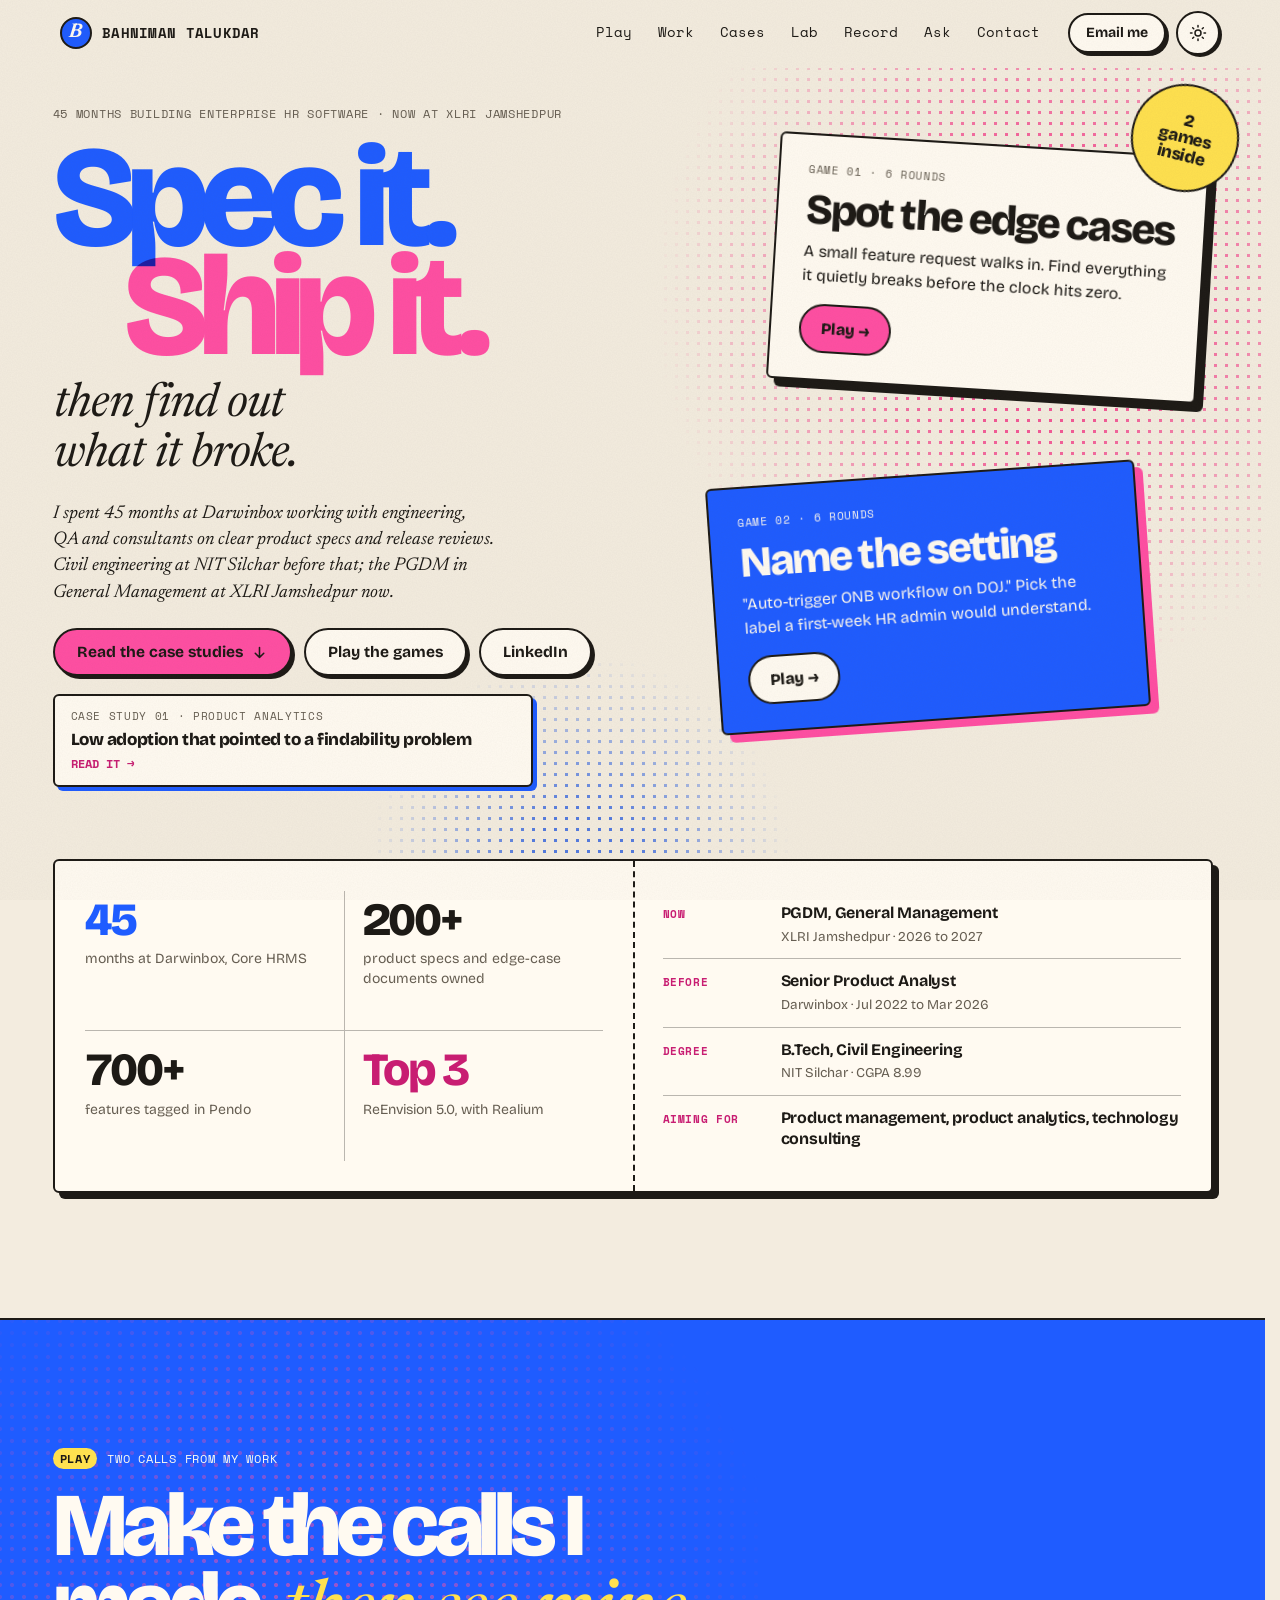
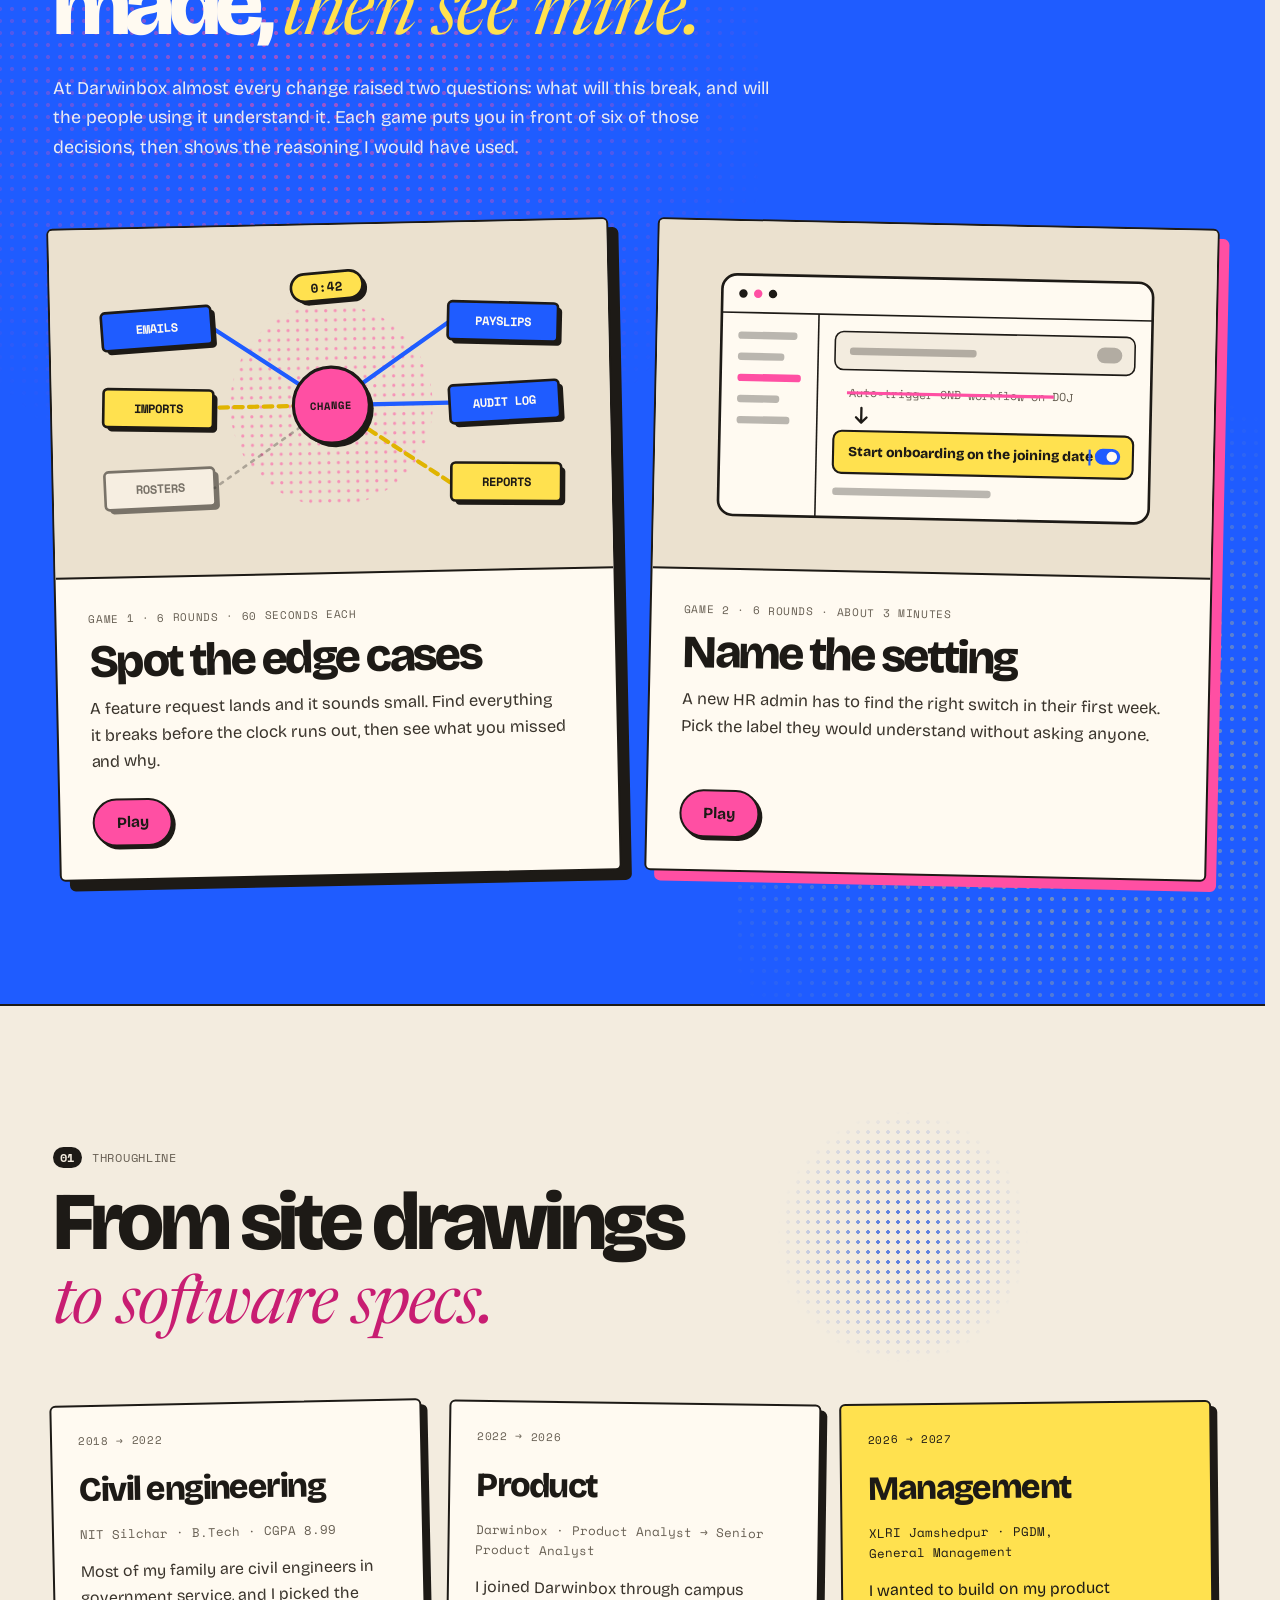
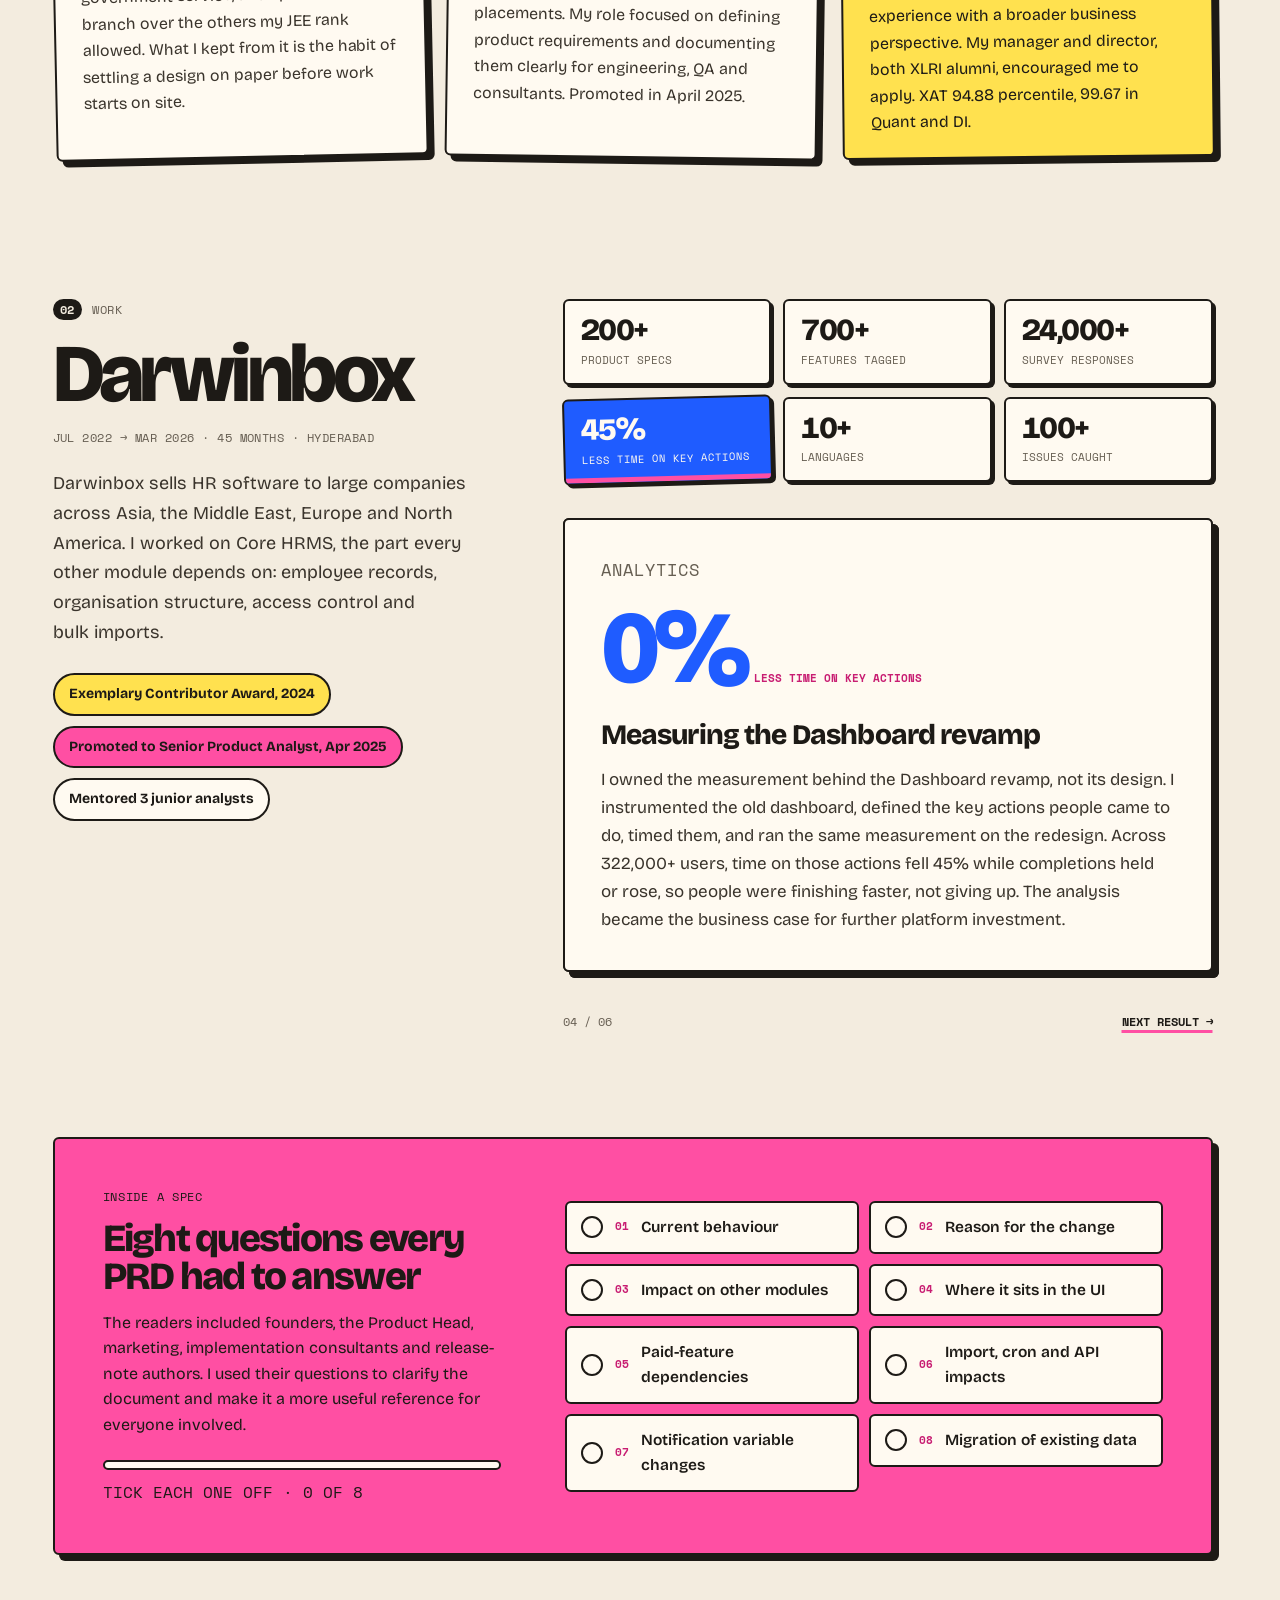
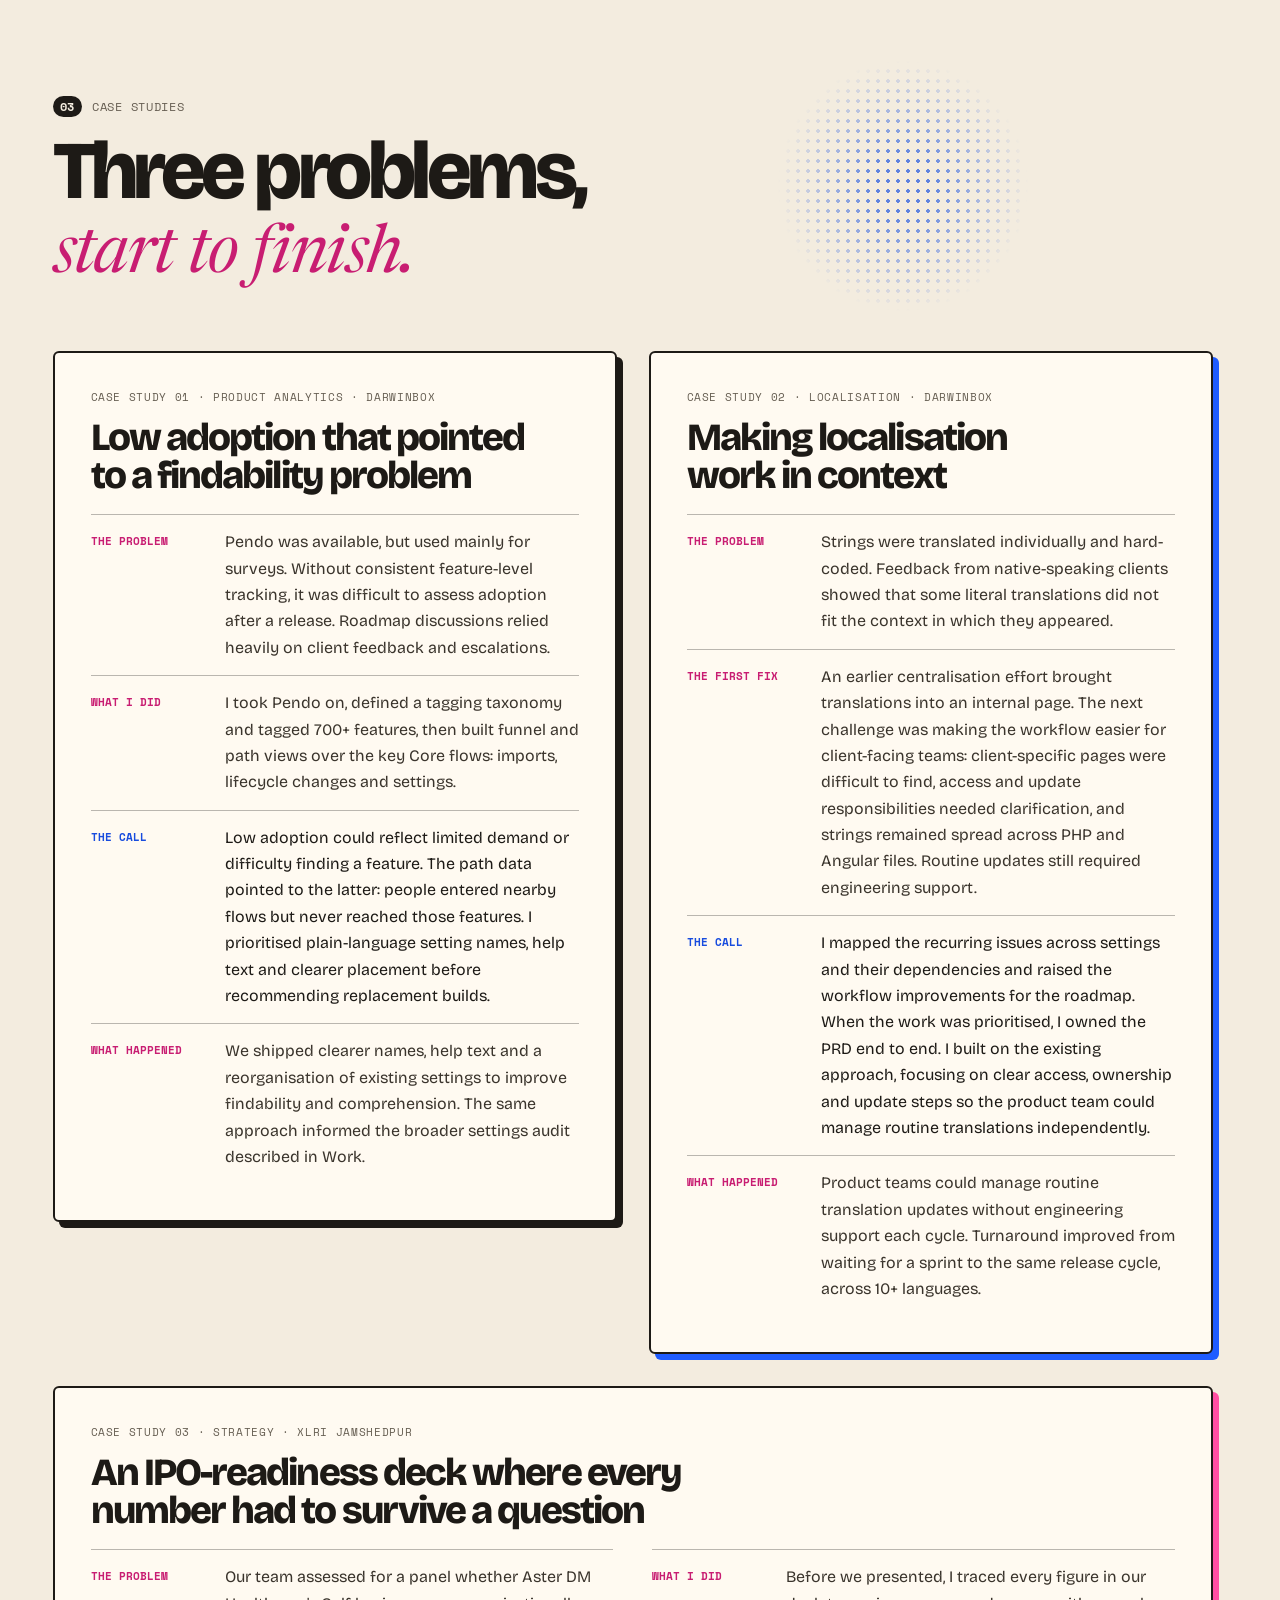
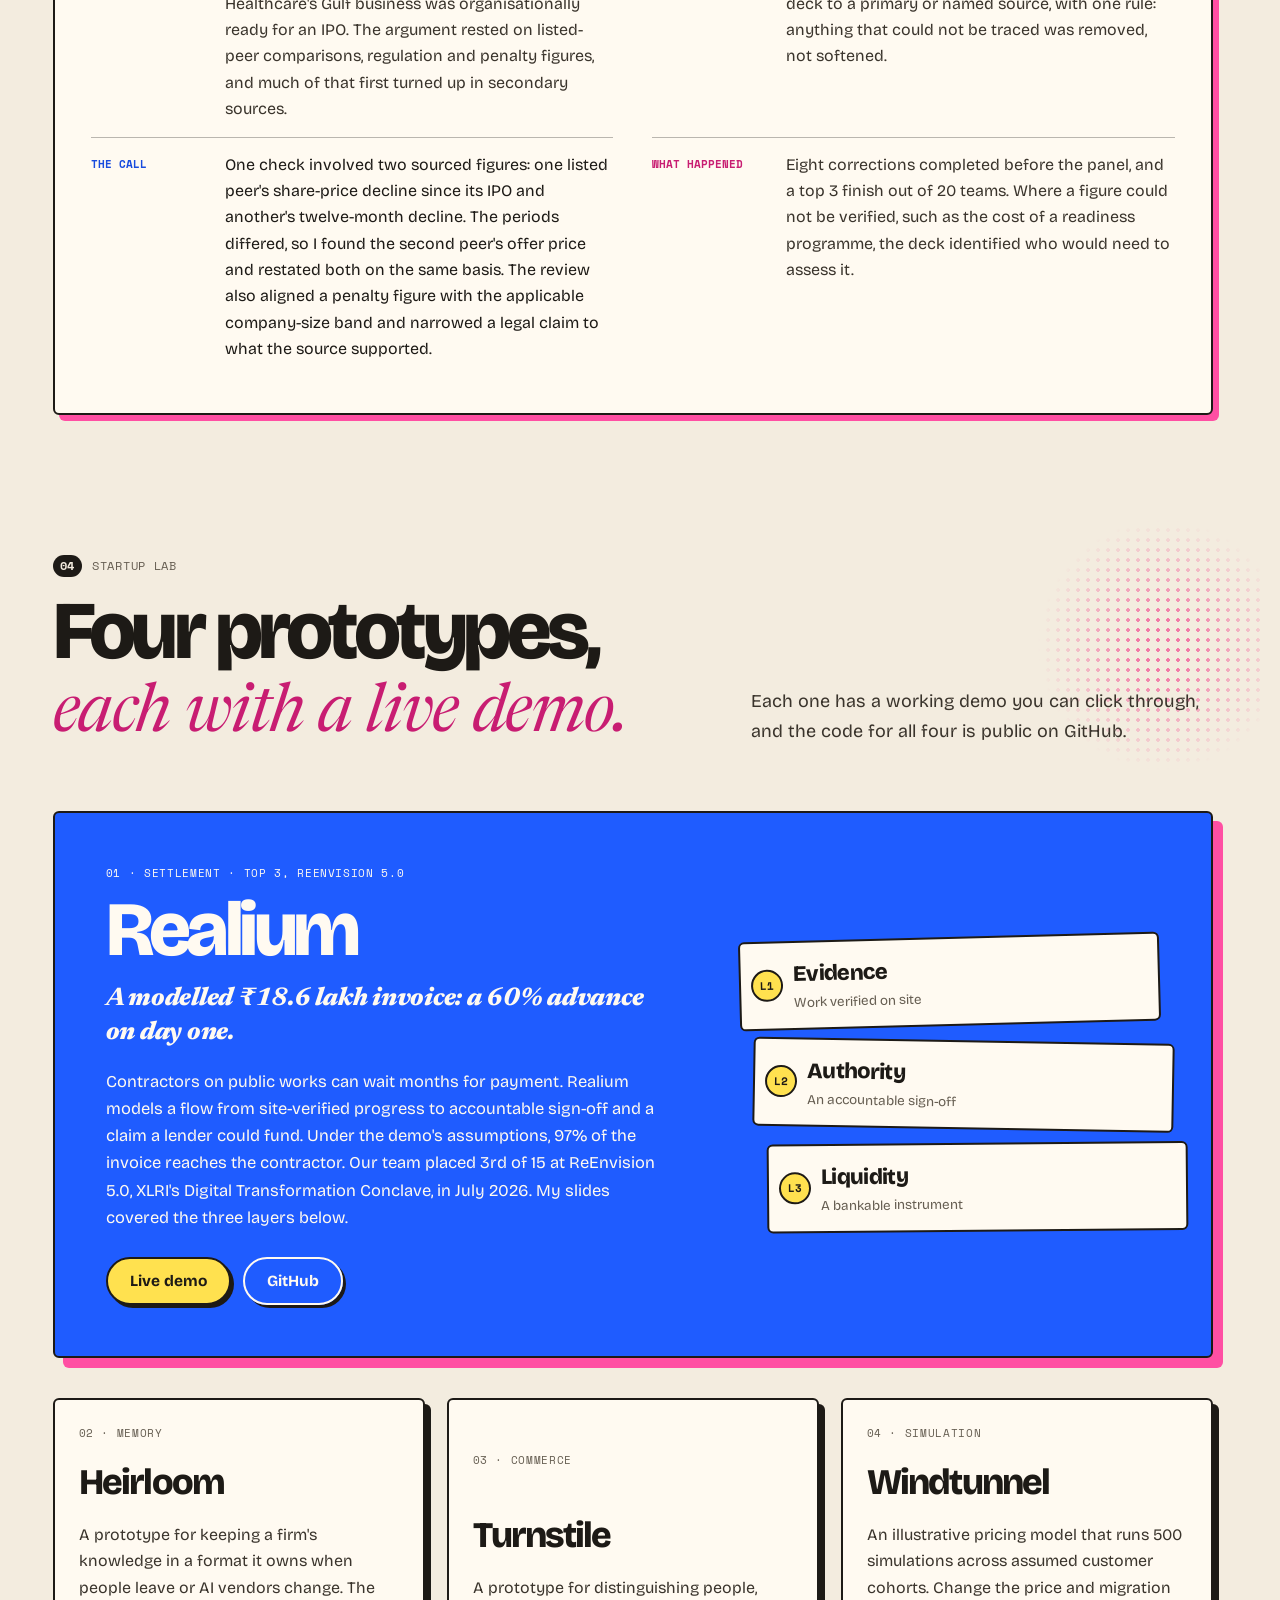
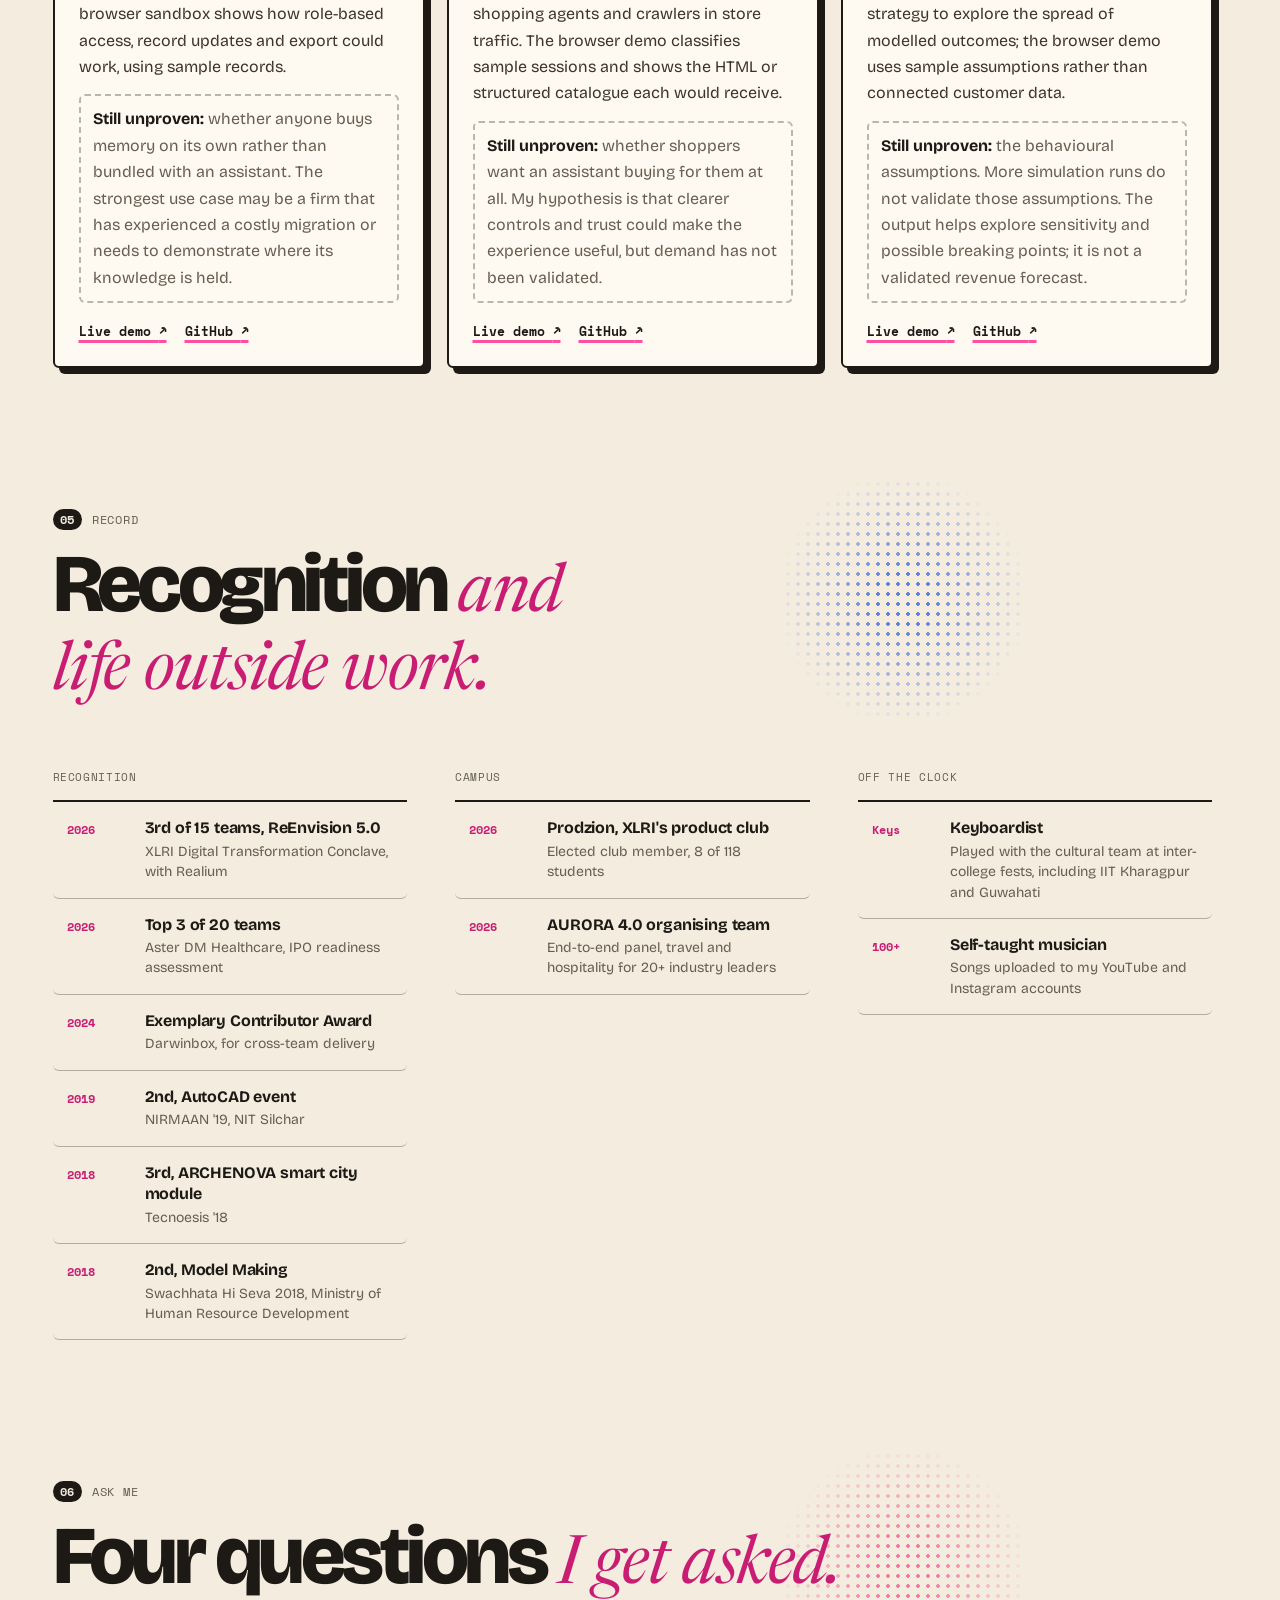
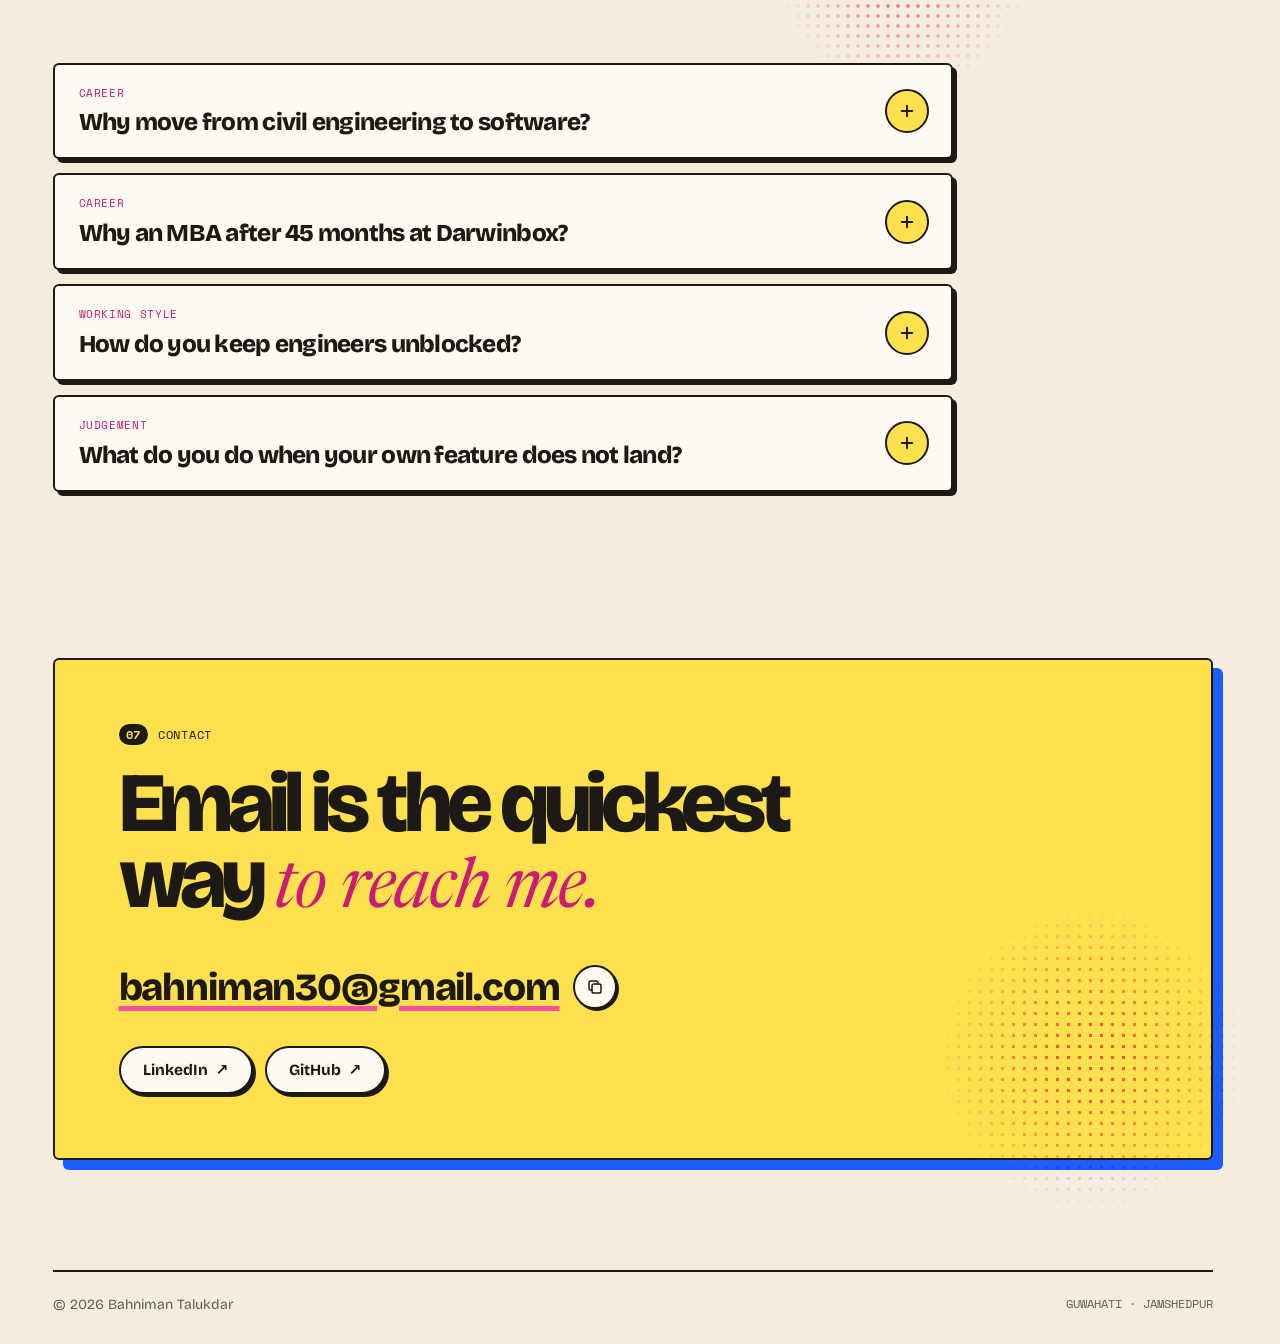
==== commit c97f1db2: "Keep adoption case study grounded in shipped UI changes" ====
--- a/index.html
+++ b/index.html
@@ -273,7 +273,7 @@
         <div><dt>The problem</dt><dd>Pendo was available, but used mainly for surveys. Without consistent feature-level tracking, it was difficult to assess adoption after a release. Roadmap discussions relied heavily on client feedback and escalations.</dd></div>
         <div><dt>What I did</dt><dd>I took Pendo on, defined a tagging taxonomy and tagged 700+ features, then built funnel and path views over the key Core flows: imports, lifecycle changes and settings.</dd></div>
         <div><dt>The call</dt><dd>Low adoption could reflect limited demand or difficulty finding a feature. The path data pointed to the latter: people entered nearby flows but never reached those features. I prioritised plain-language setting names, help text and clearer placement before recommending replacement builds.</dd></div>
-        <div><dt>What happened</dt><dd>We shipped clearer names, help text and a reorganisation of existing settings, and Pendo showed usage climbing once admins could find and understand them. This addressed the adoption problem through improvements to the existing UI. The same approach informed the broader settings audit described in Work.</dd></div>
+        <div><dt>What happened</dt><dd>We shipped clearer names, help text and a reorganisation of existing settings to improve findability and comprehension. The same approach informed the broader settings audit described in Work.</dd></div>
       </dl>
     </article>
     <article class="study two reveal">
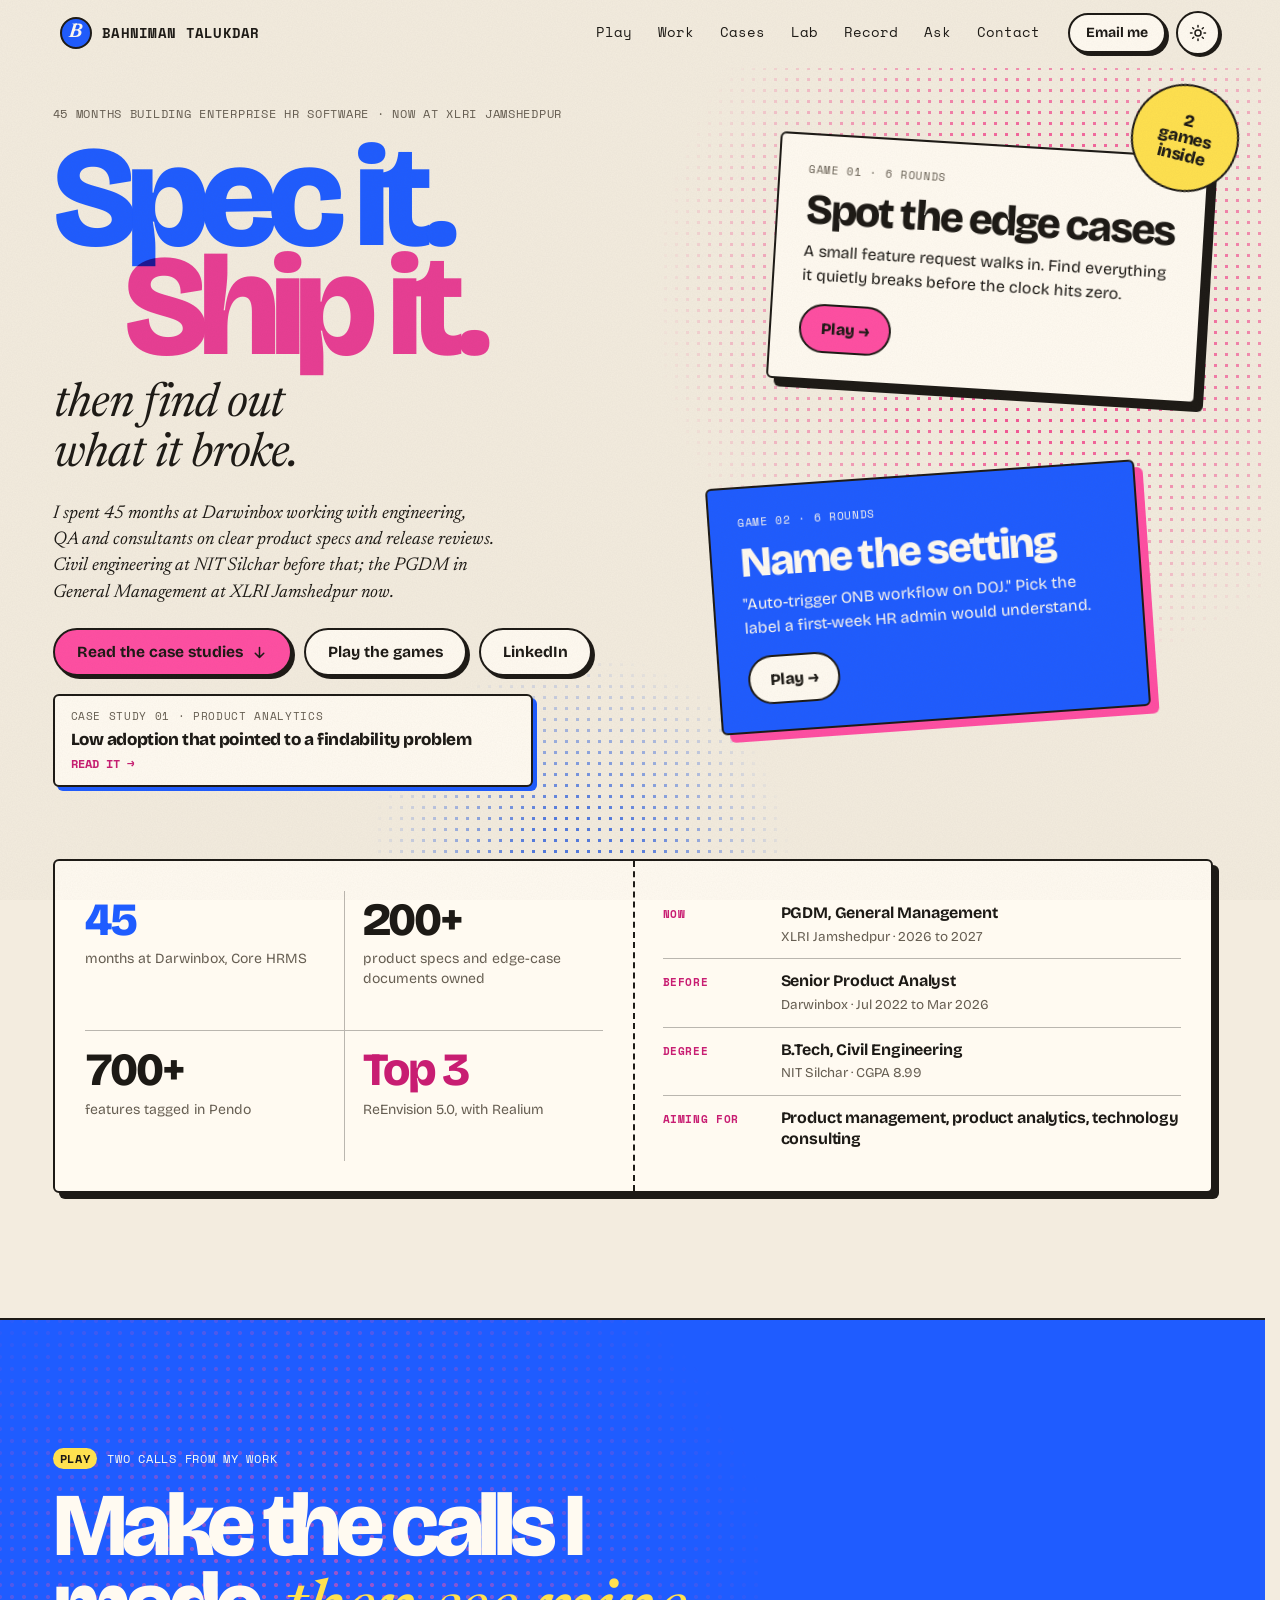
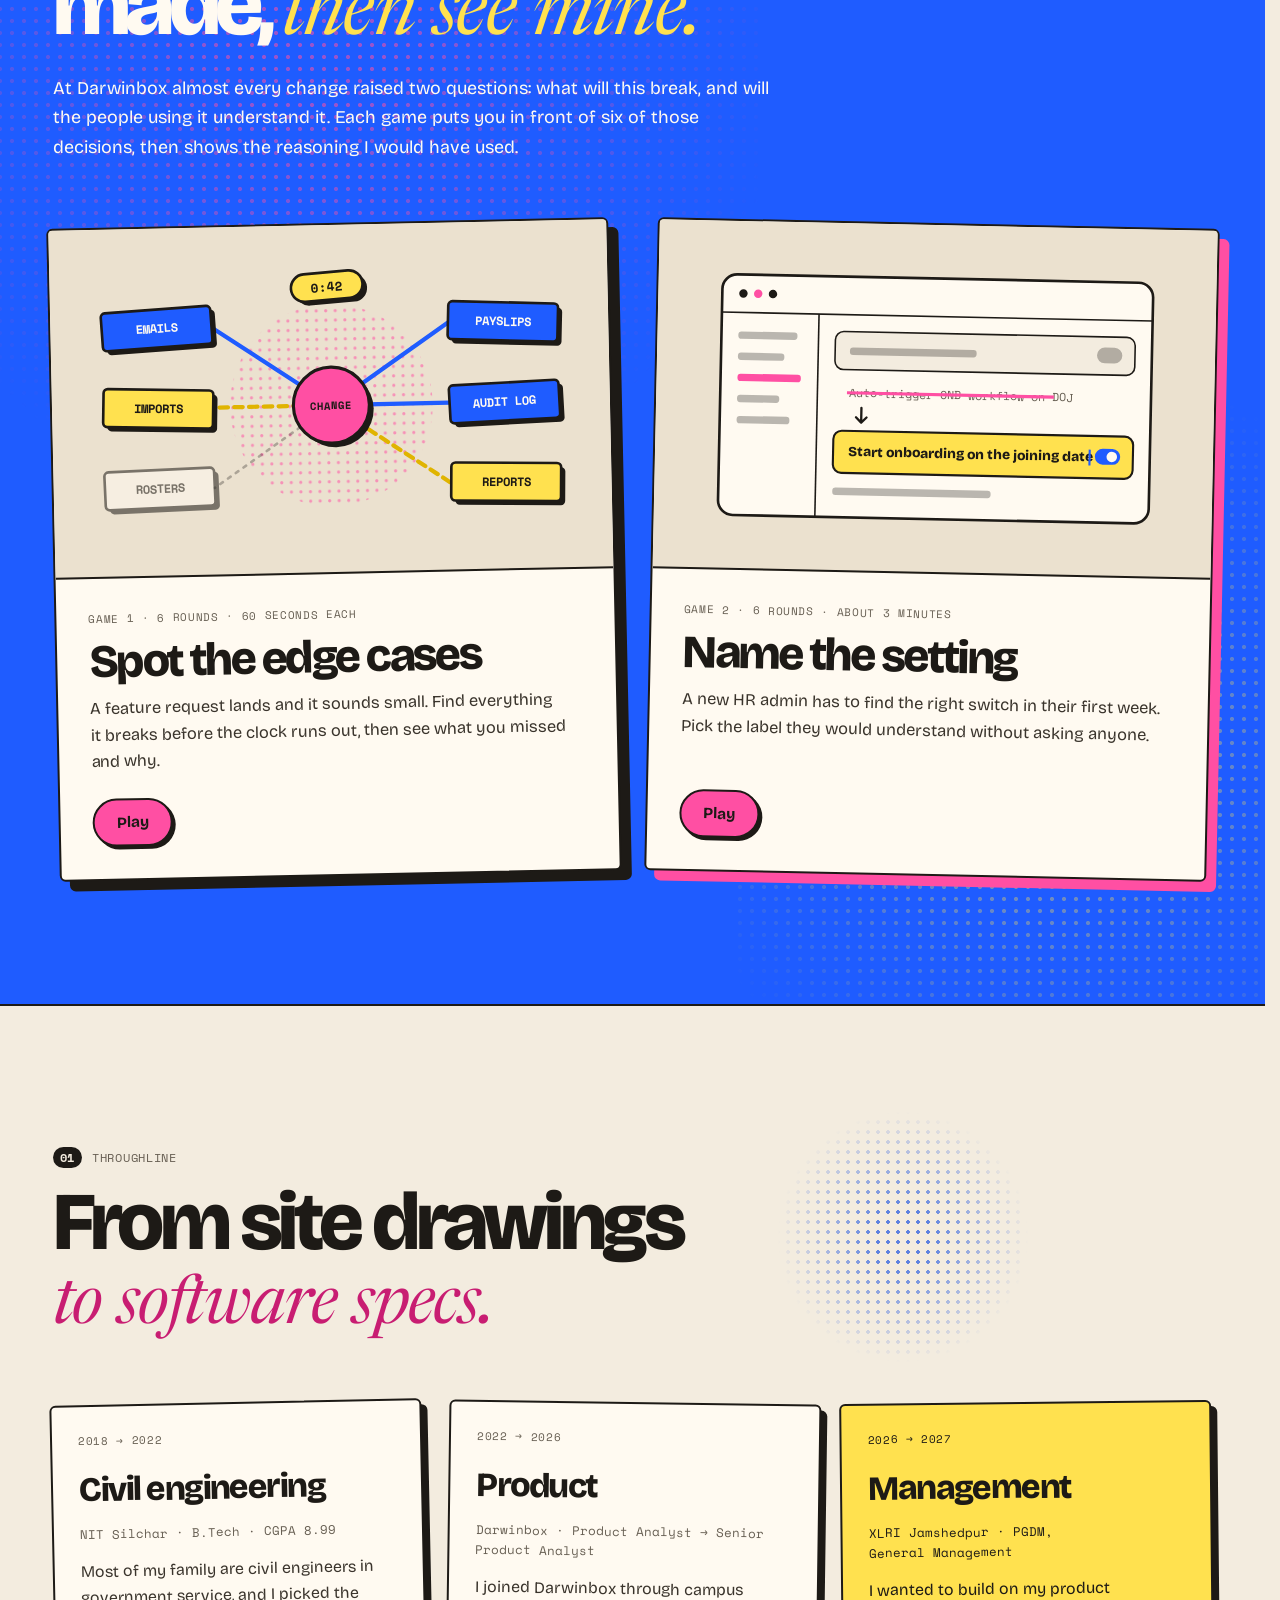
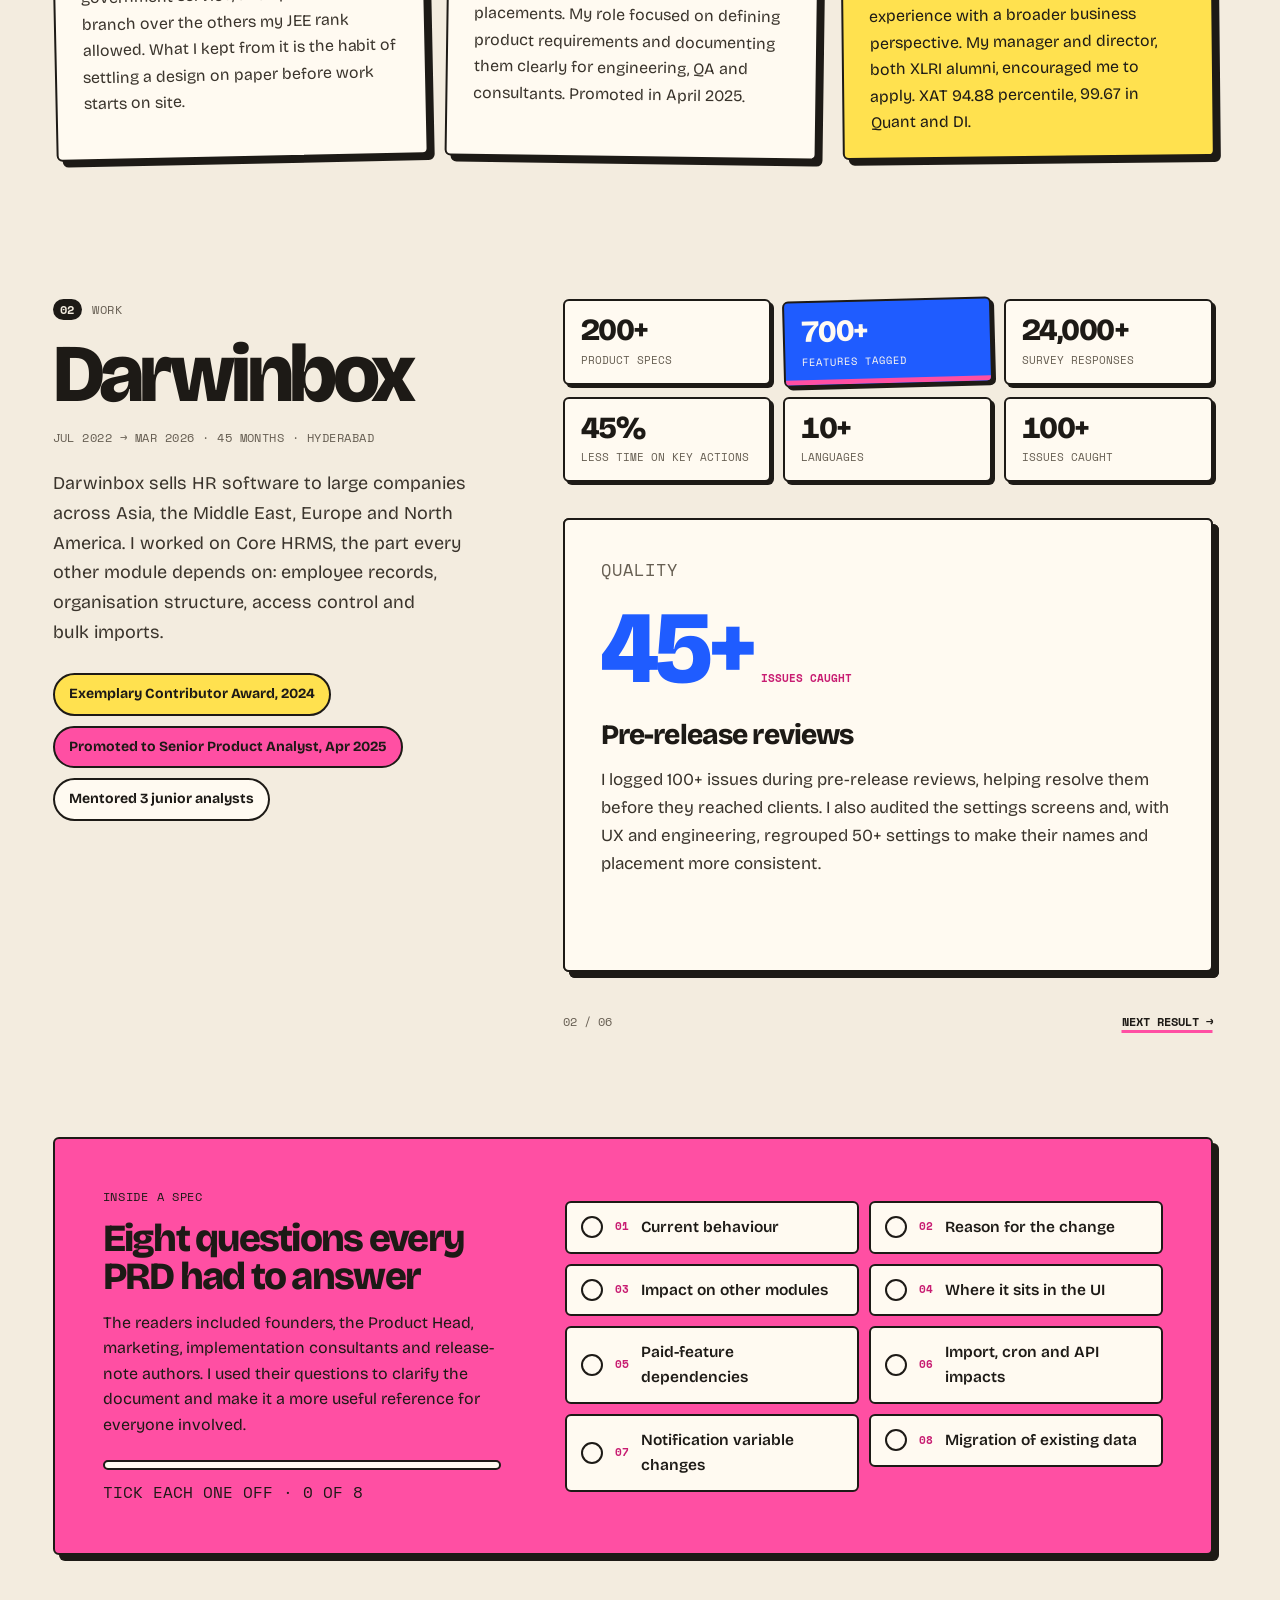
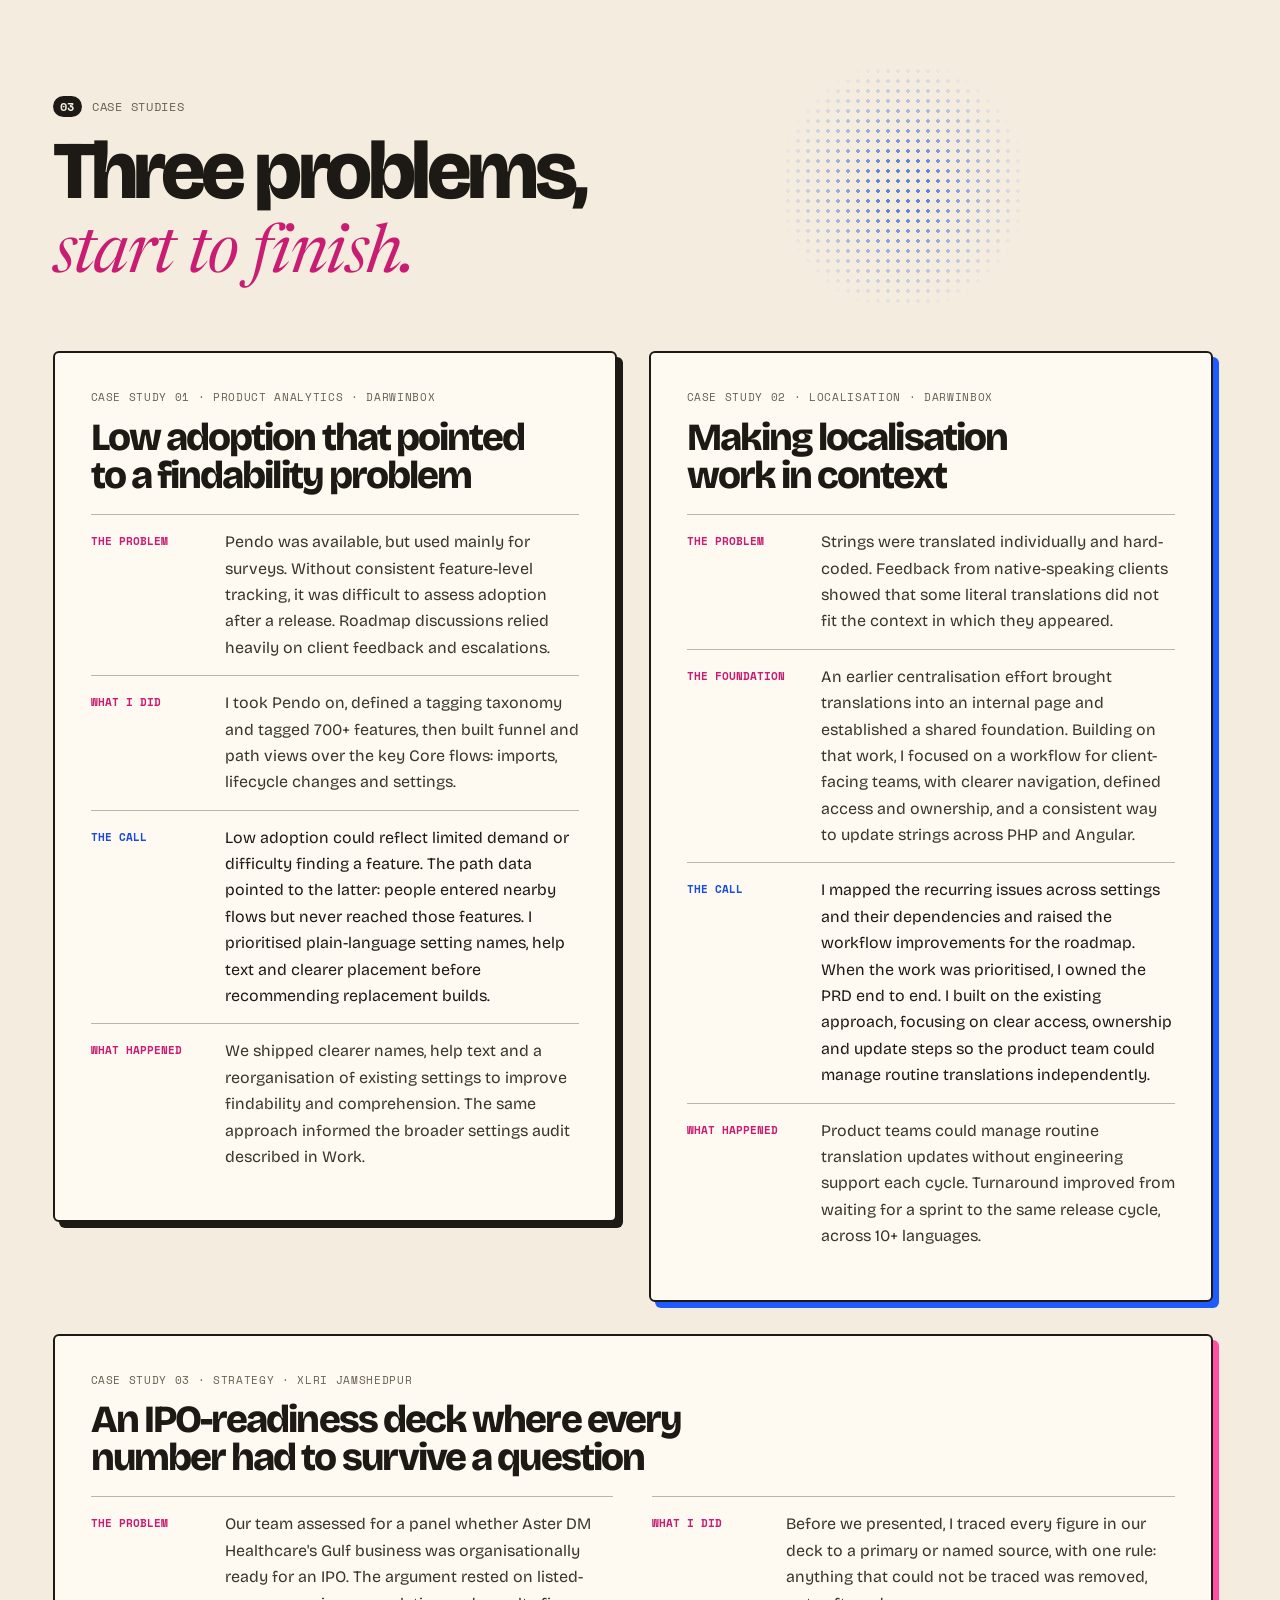
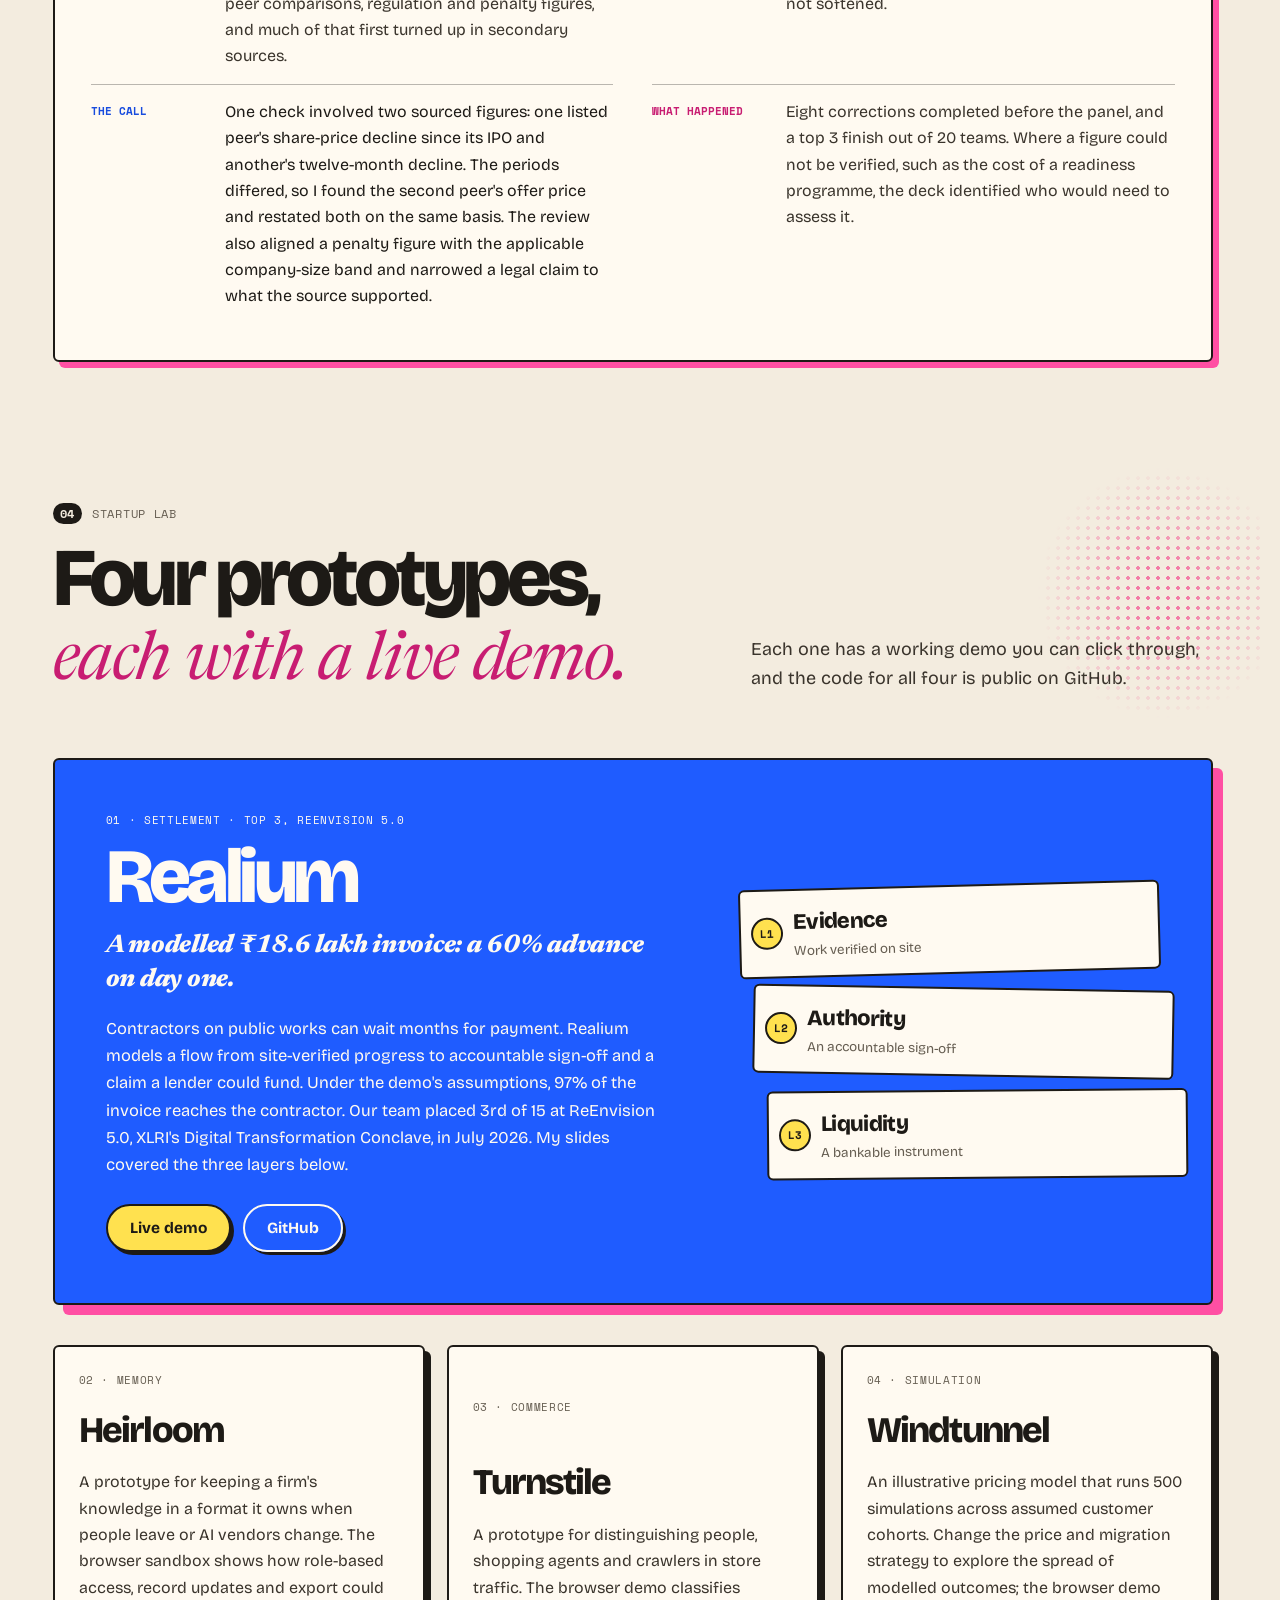
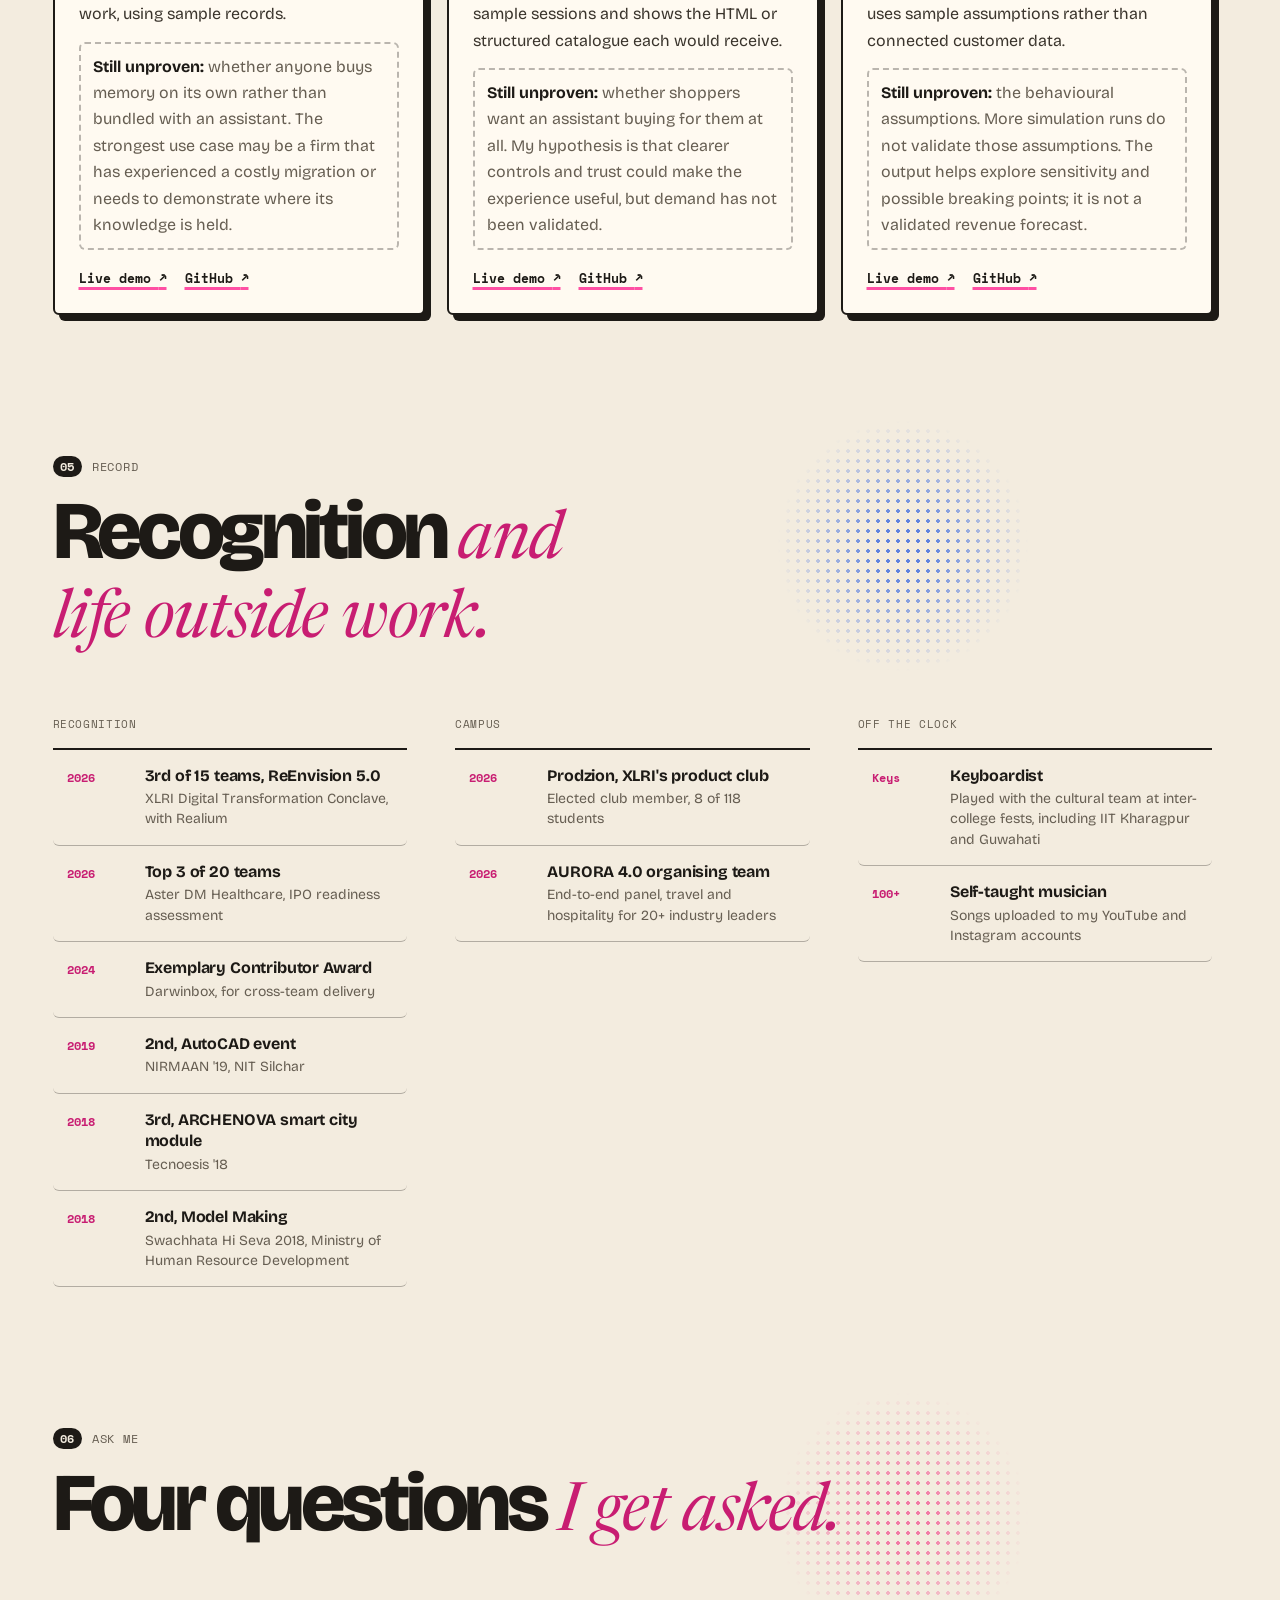
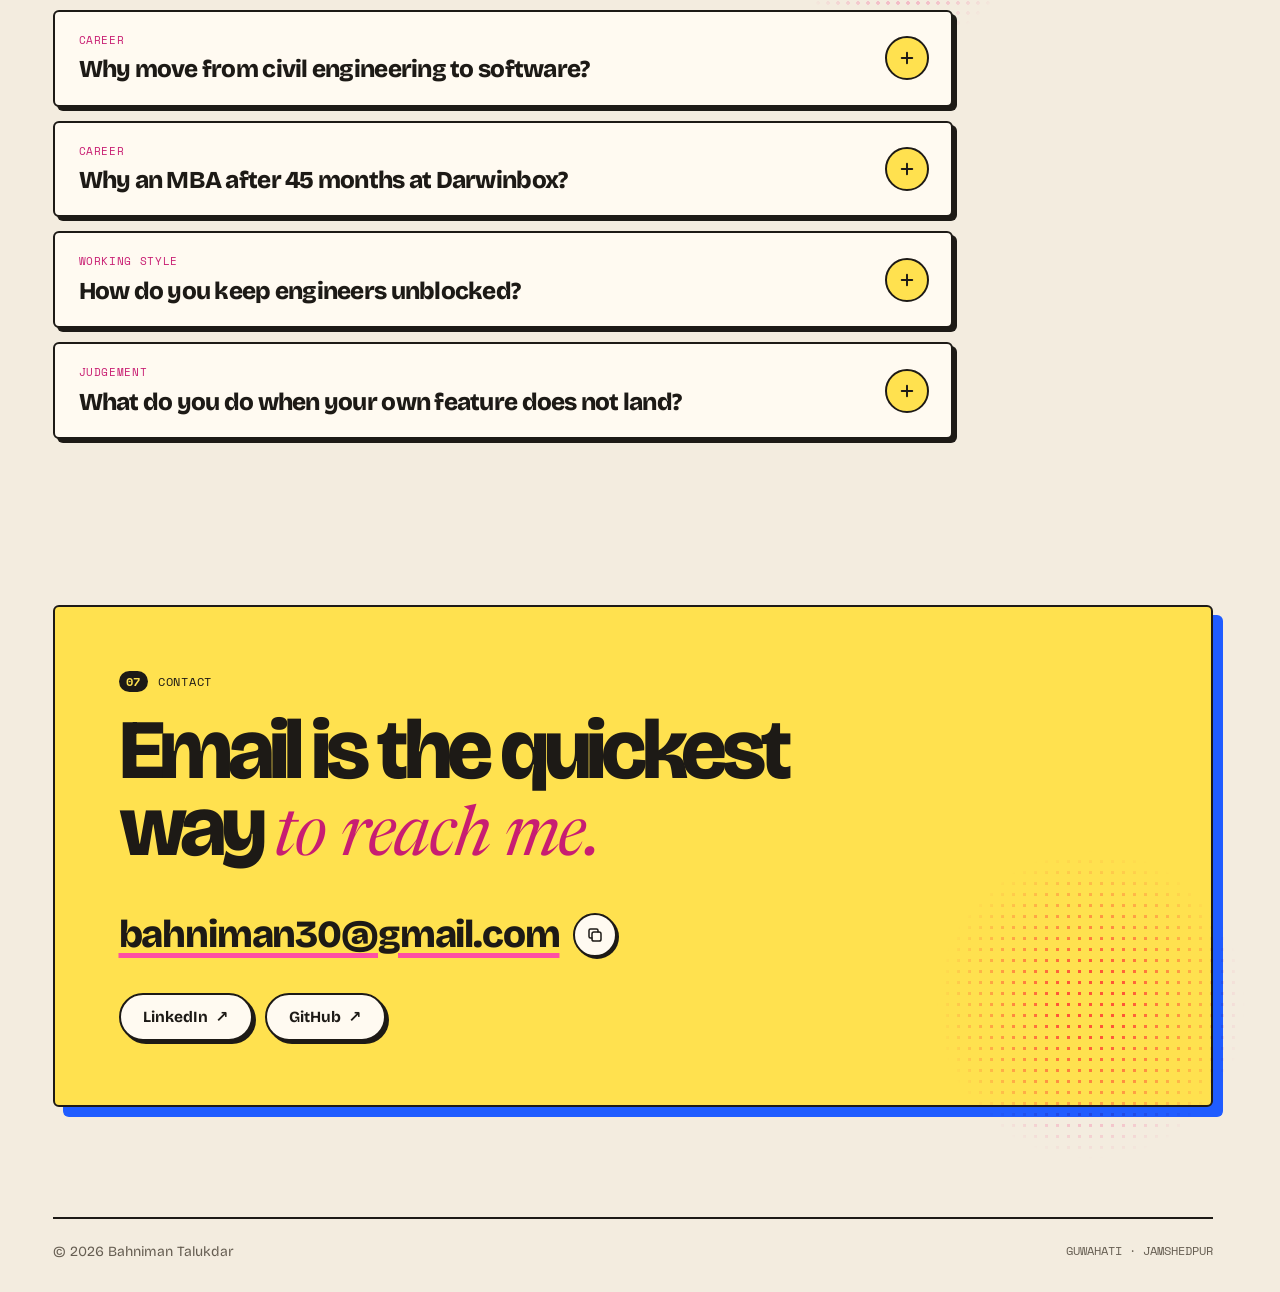
==== commit 68d6426d: "Close content and theme contrast gaps from final QA" ====
--- a/index.html
+++ b/index.html
@@ -281,7 +281,7 @@
       <h3>Making localisation work in context</h3>
       <dl class="steps">
         <div><dt>The problem</dt><dd>Strings were translated individually and hard-coded. Feedback from native-speaking clients showed that some literal translations did not fit the context in which they appeared.</dd></div>
-        <div><dt>The first fix</dt><dd>An earlier centralisation effort brought translations into an internal page. The next challenge was making the workflow easier for client-facing teams: client-specific pages were difficult to find, access and update responsibilities needed clarification, and strings remained spread across PHP and Angular files. Routine updates still required engineering support.</dd></div>
+        <div><dt>The foundation</dt><dd>An earlier centralisation effort brought translations into an internal page and established a shared foundation. Building on that work, I focused on a workflow for client-facing teams, with clearer navigation, defined access and ownership, and a consistent way to update strings across PHP and Angular.</dd></div>
         <div><dt>The call</dt><dd>I mapped the recurring issues across settings and their dependencies and raised the workflow improvements for the roadmap. When the work was prioritised, I owned the PRD end to end. I built on the existing approach, focusing on clear access, ownership and update steps so the product team could manage routine translations independently.</dd></div>
         <div><dt>What happened</dt><dd>Product teams could manage routine translation updates without engineering support each cycle. Turnaround improved from waiting for a sprint to the same release cycle, across 10+ languages.</dd></div>
       </dl>
--- a/site.css
+++ b/site.css
@@ -7,7 +7,7 @@
   --ink:#1d1a16;--body:#3a342c;--sec:#665e52;--muted:#8a8172;
   --line:rgba(29,26,22,.14);--line-2:rgba(29,26,22,.3);
   --blue:#1f5cff;--blue-fill:#1f5cff;--pink:#ff4fa3;--yellow:#ffe14f;--on-blue:#fffaf1;
-  --tan:#c81d72;--tan-bg:rgba(255,79,163,.14);
+  --tan:#c81d72;--tan-bg:rgba(255,79,163,.14);--pink-display:#e83e94;
   --emer:#184cde;--emer-l:#1f5cff;--emer-bg:rgba(31,92,255,.12);
   --amber:#6f5200;--amber-l:#e0b400;--amber-bg:rgba(255,225,79,.5);
   --rose:#b81766;--rose-l:#ff4fa3;--rose-bg:rgba(255,79,163,.16);
@@ -24,7 +24,7 @@
   --paper:#191613;--card:#231f1b;--hover:#2c2722;--cont:#2a2520;
   --ink:#f3ecdf;--body:#d9d0c1;--sec:#aa9f8f;--muted:#857b6d;
   --line:rgba(243,236,223,.14);--line-2:rgba(243,236,223,.3);
-  --blue:#4f7dff;--pink:#ff6db5;--tan:#ff8cc4;--tan-bg:rgba(255,109,181,.16);
+  --blue:#4f7dff;--pink:#ff6db5;--tan:#ff8cc4;--tan-bg:rgba(255,109,181,.16);--pink-display:var(--pink);
   --emer:#8fb0ff;--emer-l:#4f7dff;--emer-bg:rgba(79,125,255,.18);
   --amber:#ffe14f;--amber-l:#ffe14f;--amber-bg:rgba(255,225,79,.14);
   --rose:#ff9ccd;--rose-l:#ff6db5;--rose-bg:rgba(255,109,181,.16);
@@ -34,7 +34,7 @@
   --paper:#191613;--card:#231f1b;--hover:#2c2722;--cont:#2a2520;
   --ink:#f3ecdf;--body:#d9d0c1;--sec:#aa9f8f;--muted:#857b6d;
   --line:rgba(243,236,223,.14);--line-2:rgba(243,236,223,.3);
-  --blue:#4f7dff;--pink:#ff6db5;--tan:#ff8cc4;--tan-bg:rgba(255,109,181,.16);
+  --blue:#4f7dff;--pink:#ff6db5;--tan:#ff8cc4;--tan-bg:rgba(255,109,181,.16);--pink-display:var(--pink);
   --emer:#8fb0ff;--emer-l:#4f7dff;--emer-bg:rgba(79,125,255,.18);
   --amber:#ffe14f;--amber-l:#ffe14f;--amber-bg:rgba(255,225,79,.14);
   --rose:#ff9ccd;--rose-l:#ff6db5;--rose-bg:rgba(255,109,181,.16);
@@ -116,7 +116,7 @@
 .big{font-size:clamp(72px,min(11.2vw,16.5vh),176px);line-height:.8;letter-spacing:-.065em;margin:18px 0 20px;font-weight:800}
 .big .a,.big .b{display:block;mix-blend-mode:var(--blend)}
 .big .a{color:var(--blue)}
-.big .b{color:var(--pink);margin-left:.5em;margin-top:-.04em}
+.big .b{color:var(--pink-display);margin-left:.5em;margin-top:-.04em}
 .big .c{display:block;font-family:var(--serif);font-style:italic;font-weight:400;font-size:.33em;line-height:1.05;letter-spacing:-.02em;color:var(--ink);margin:.35em 0 0 .04em;max-width:15ch}
 .dek{font-family:var(--serif);font-style:italic;font-size:clamp(18px,1.45vw,21px);line-height:1.42;color:var(--ink);max-width:44ch}
 .cta{display:flex;flex-wrap:wrap;gap:12px;margin-top:22px}
@@ -360,7 +360,7 @@
 .arc-head .kick .n{background:var(--yellow);color:#1d1a16}
 .arc-head h2{font-size:clamp(46px,7vw,110px);line-height:.88;letter-spacing:-.06em;margin:18px 0 24px;color:#fffaf1}
 .arc-head h2 em{color:var(--yellow);font-size:.85em;letter-spacing:-.02em}
-.arc-head .lede{max-width:60ch;font-size:clamp(17px,1.4vw,19px);color:rgba(255,250,241,.9)}
+.arc-head .lede{max-width:60ch;font-size:clamp(17px,1.4vw,19px);color:#fffaf1}
 .arc-pick{display:grid;grid-template-columns:repeat(2,minmax(0,1fr));gap:clamp(20px,3vw,36px)}
 .arc-pick[hidden]{display:none}
 .cab{border-radius:6px;border:var(--bw) solid var(--ink);background:var(--card);color:var(--body);overflow:hidden;display:flex;flex-direction:column;box-shadow:10px 10px 0 var(--ink);
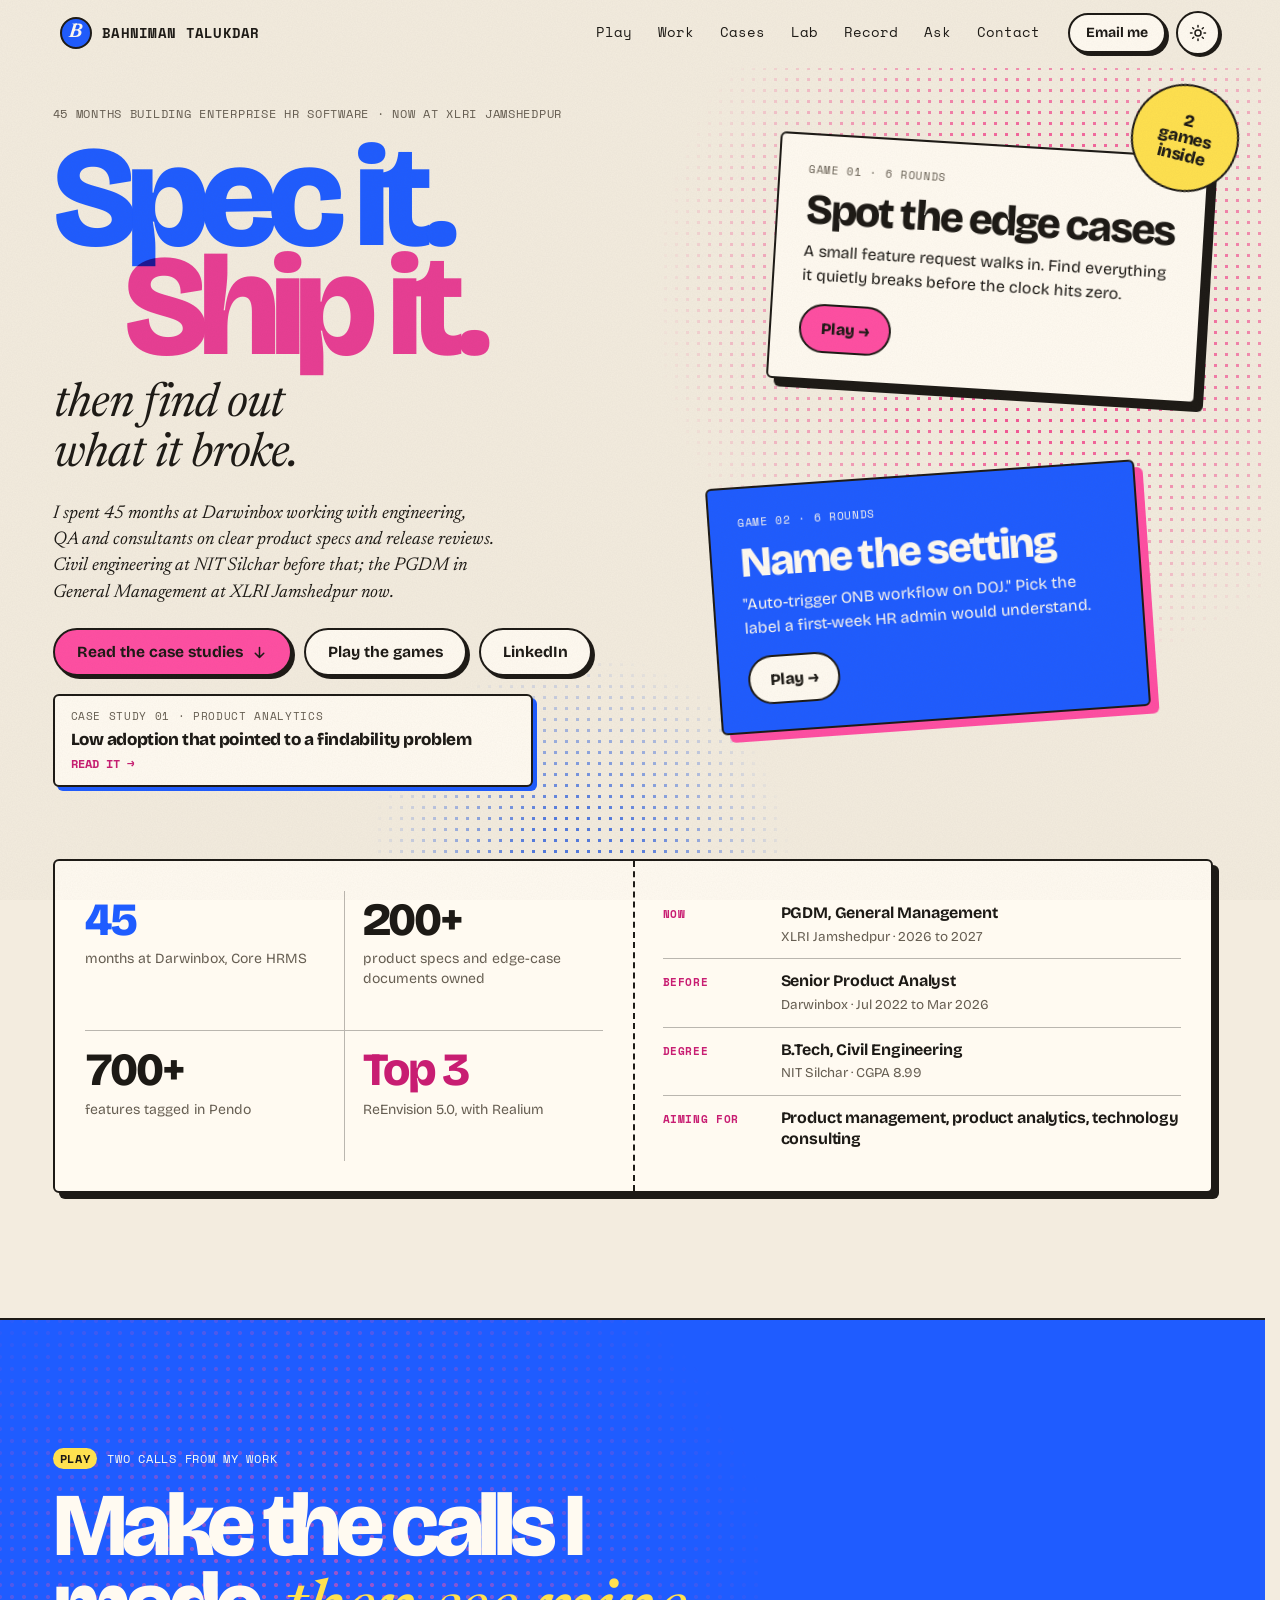
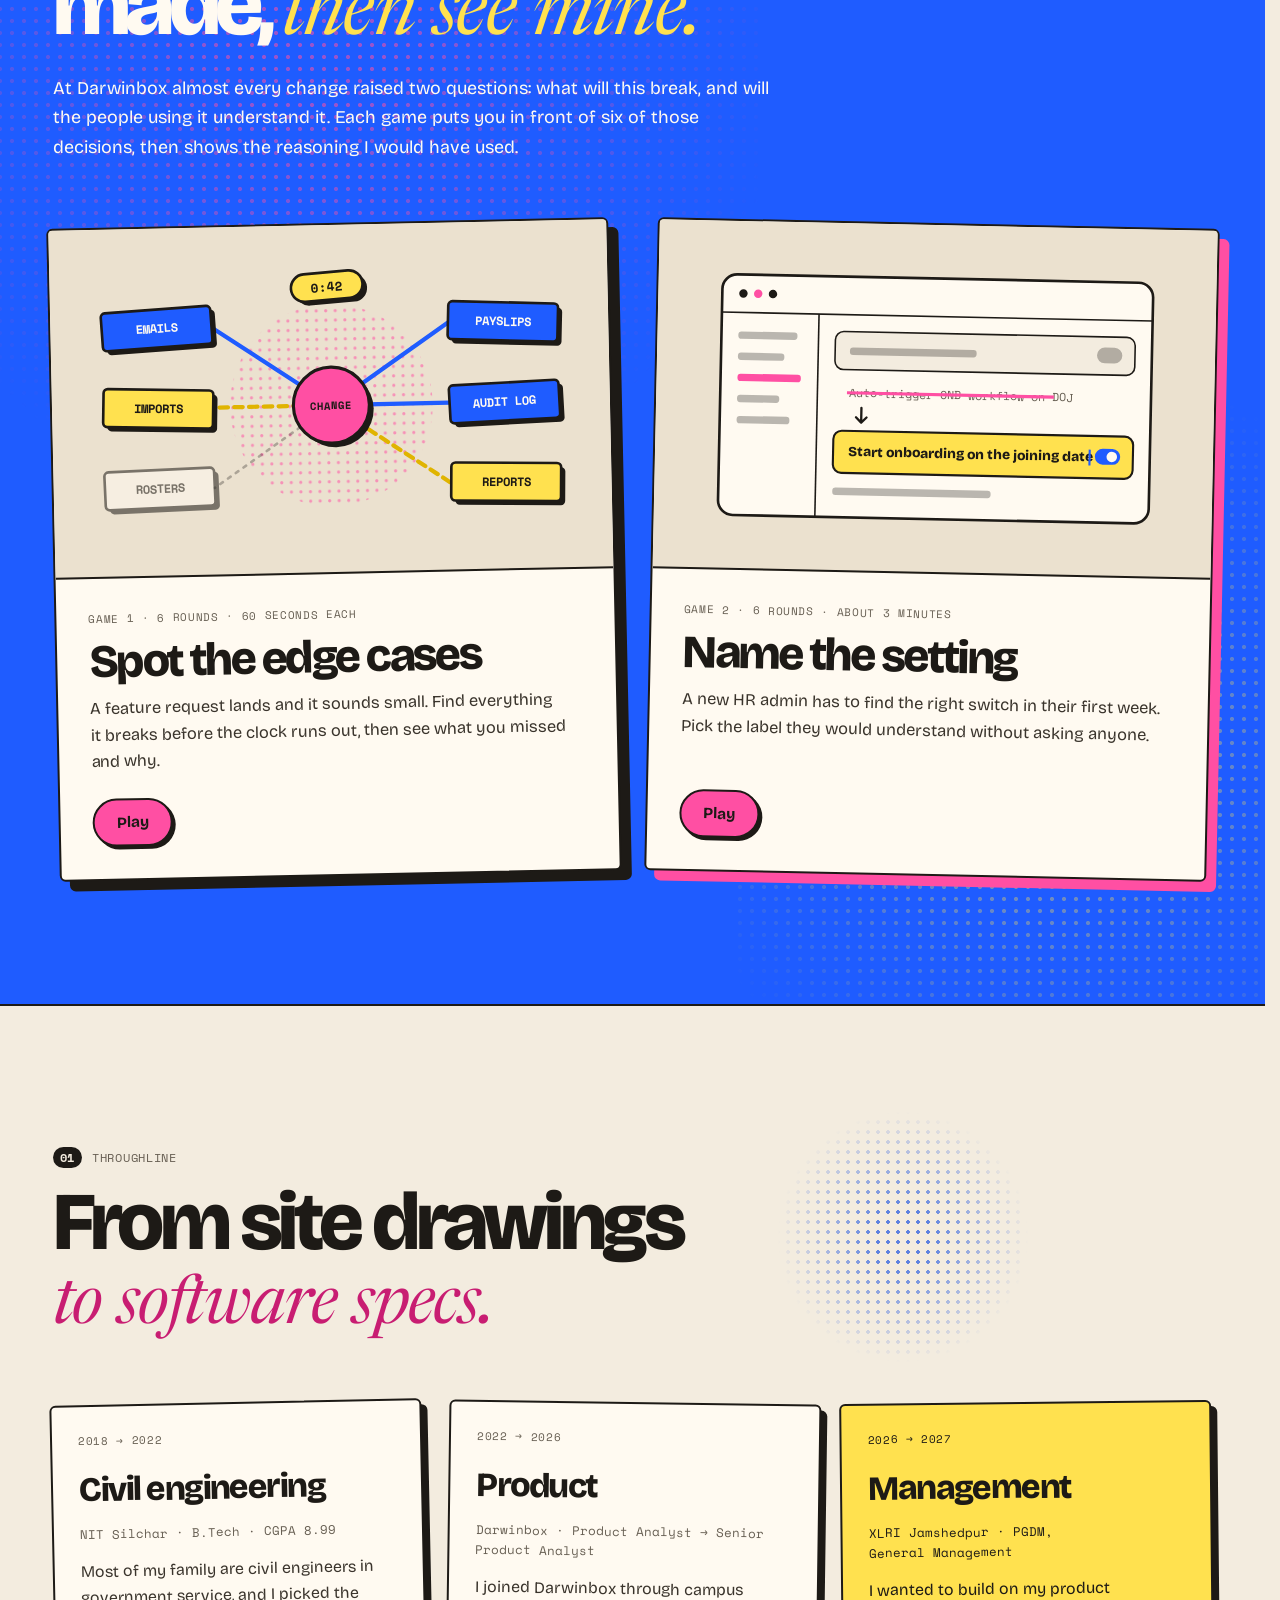
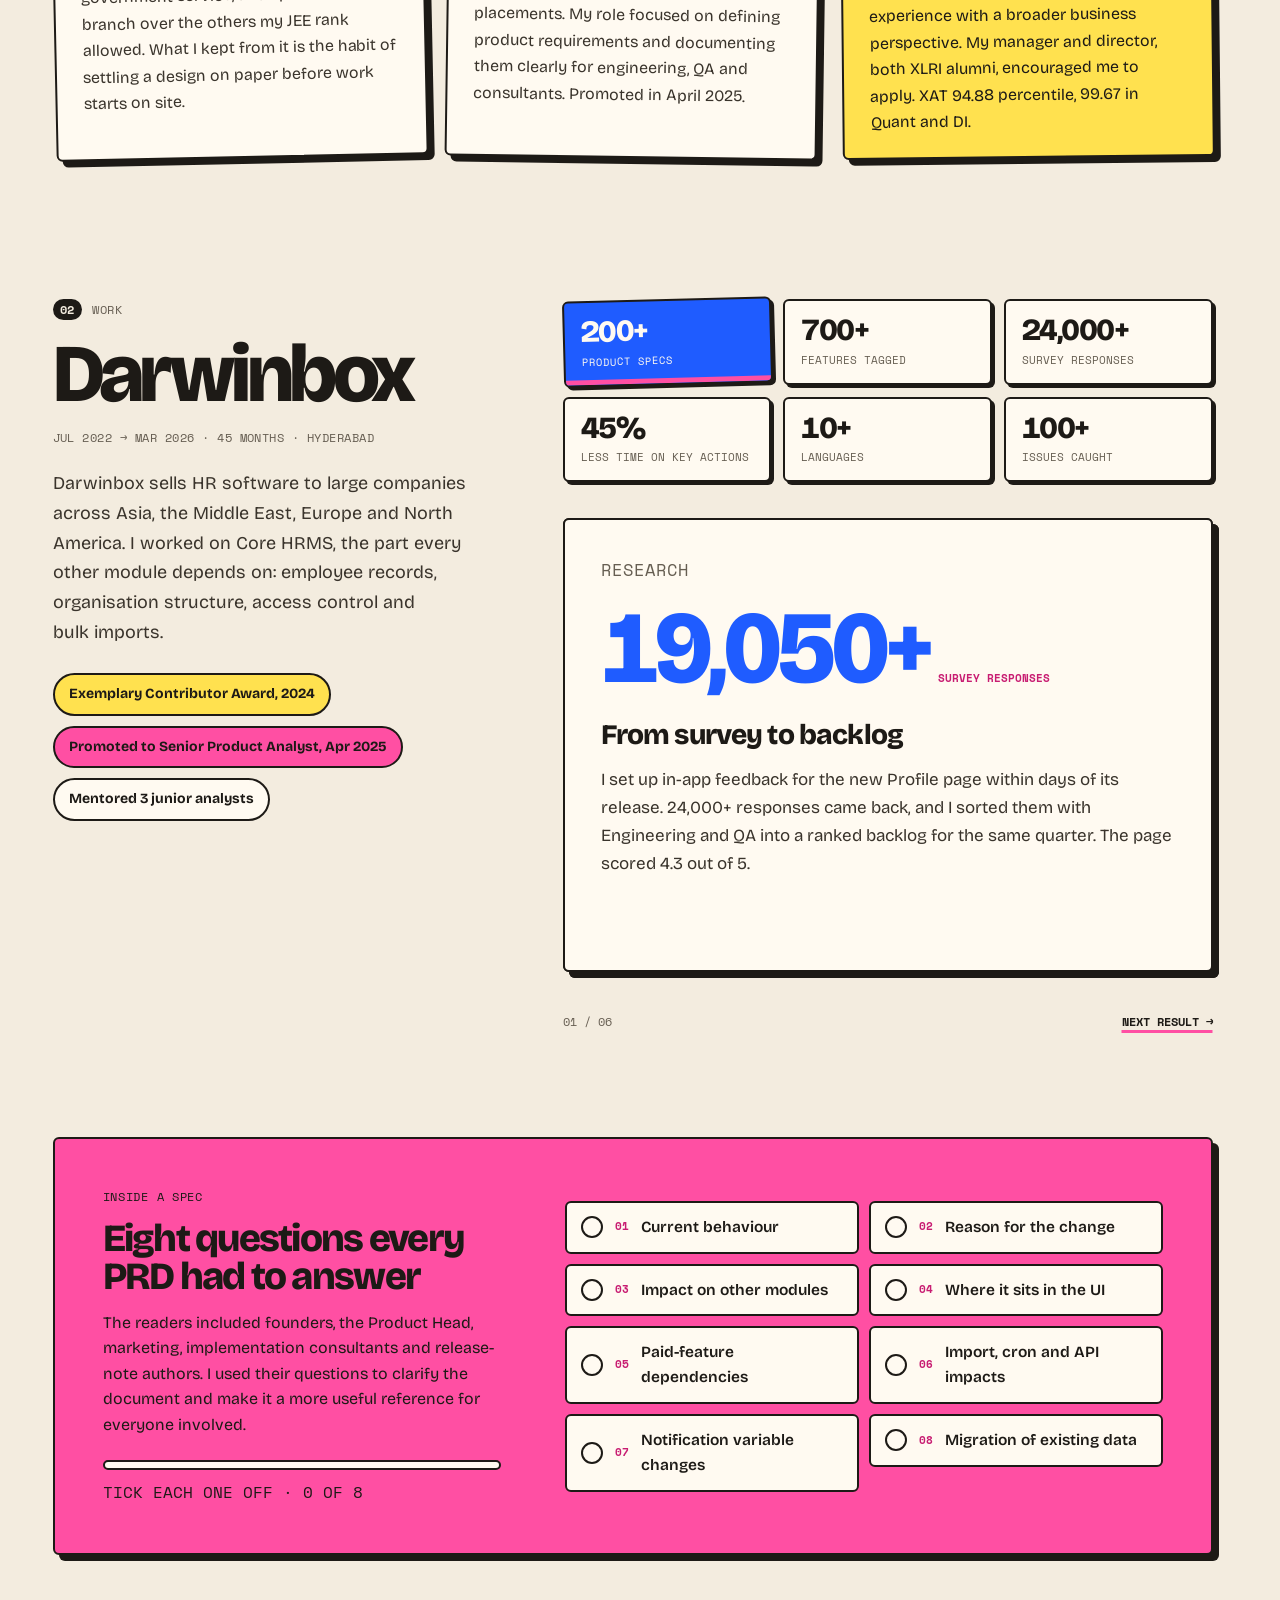
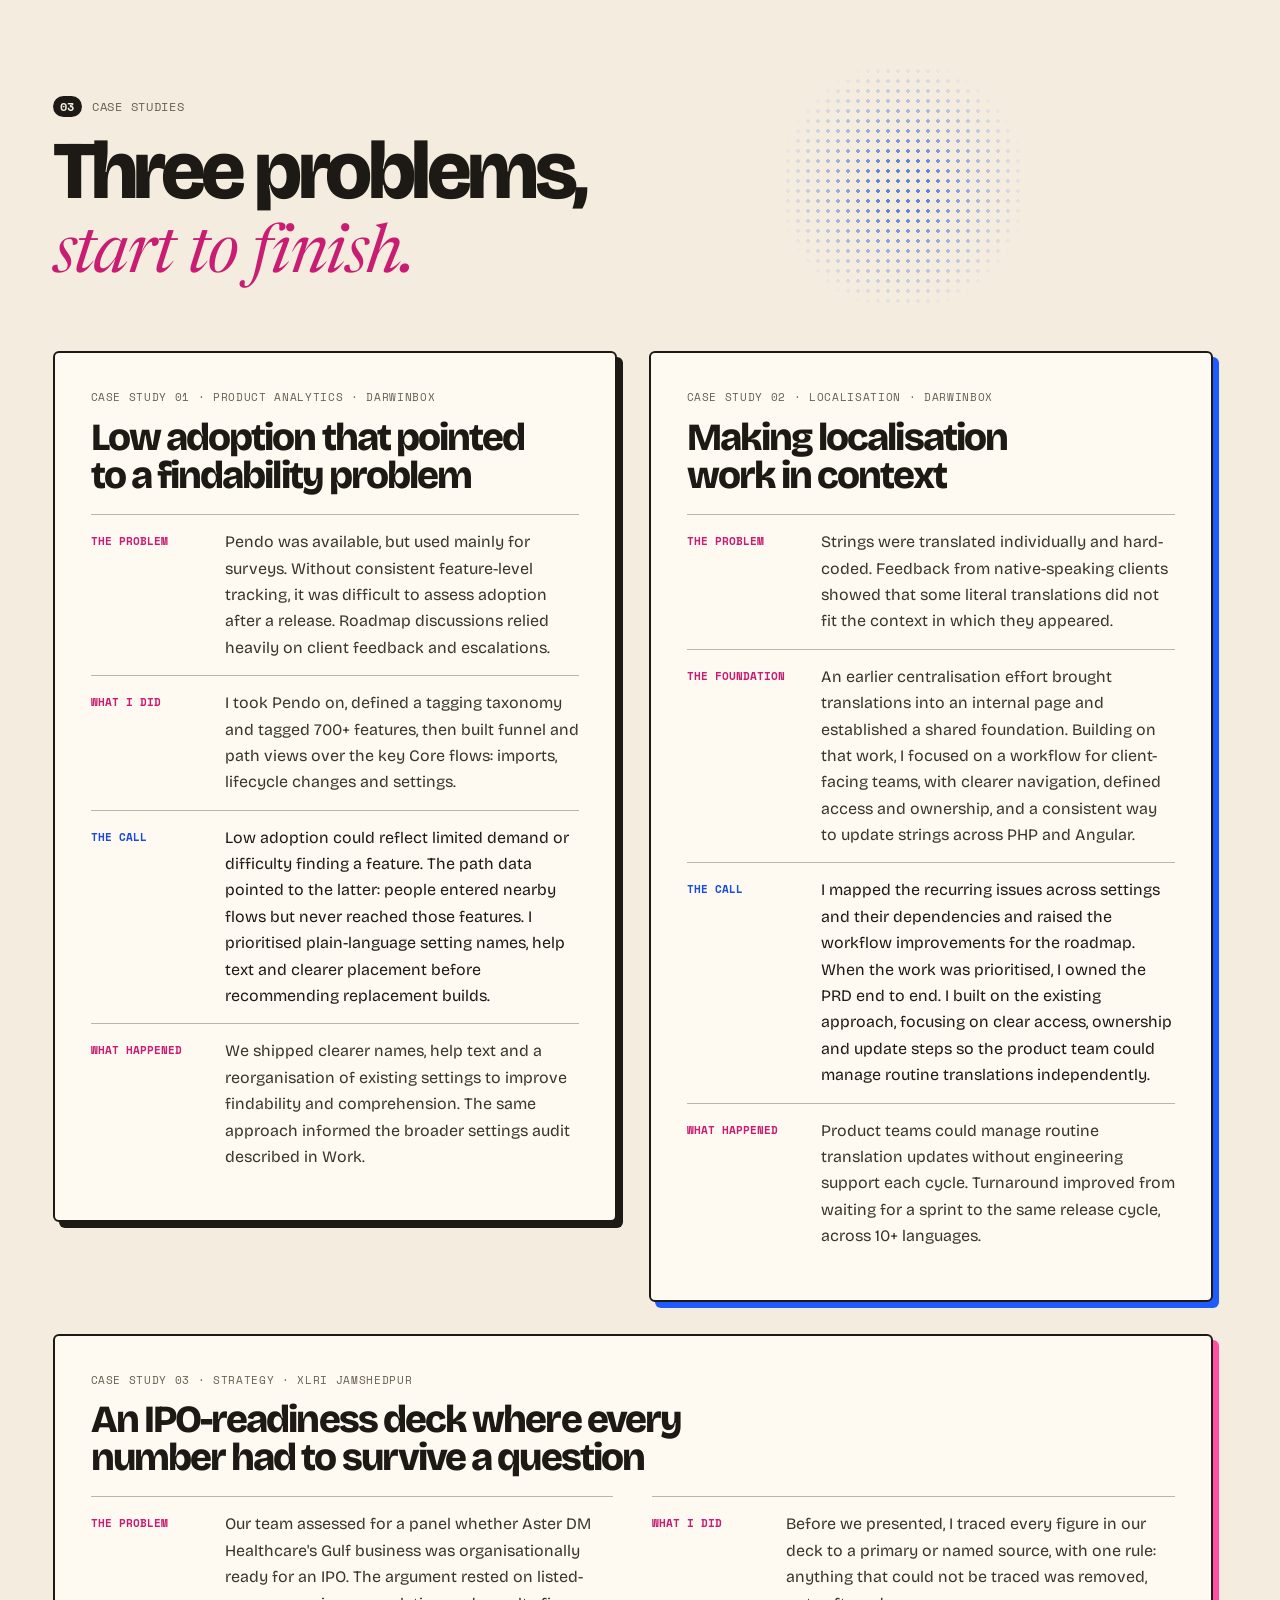
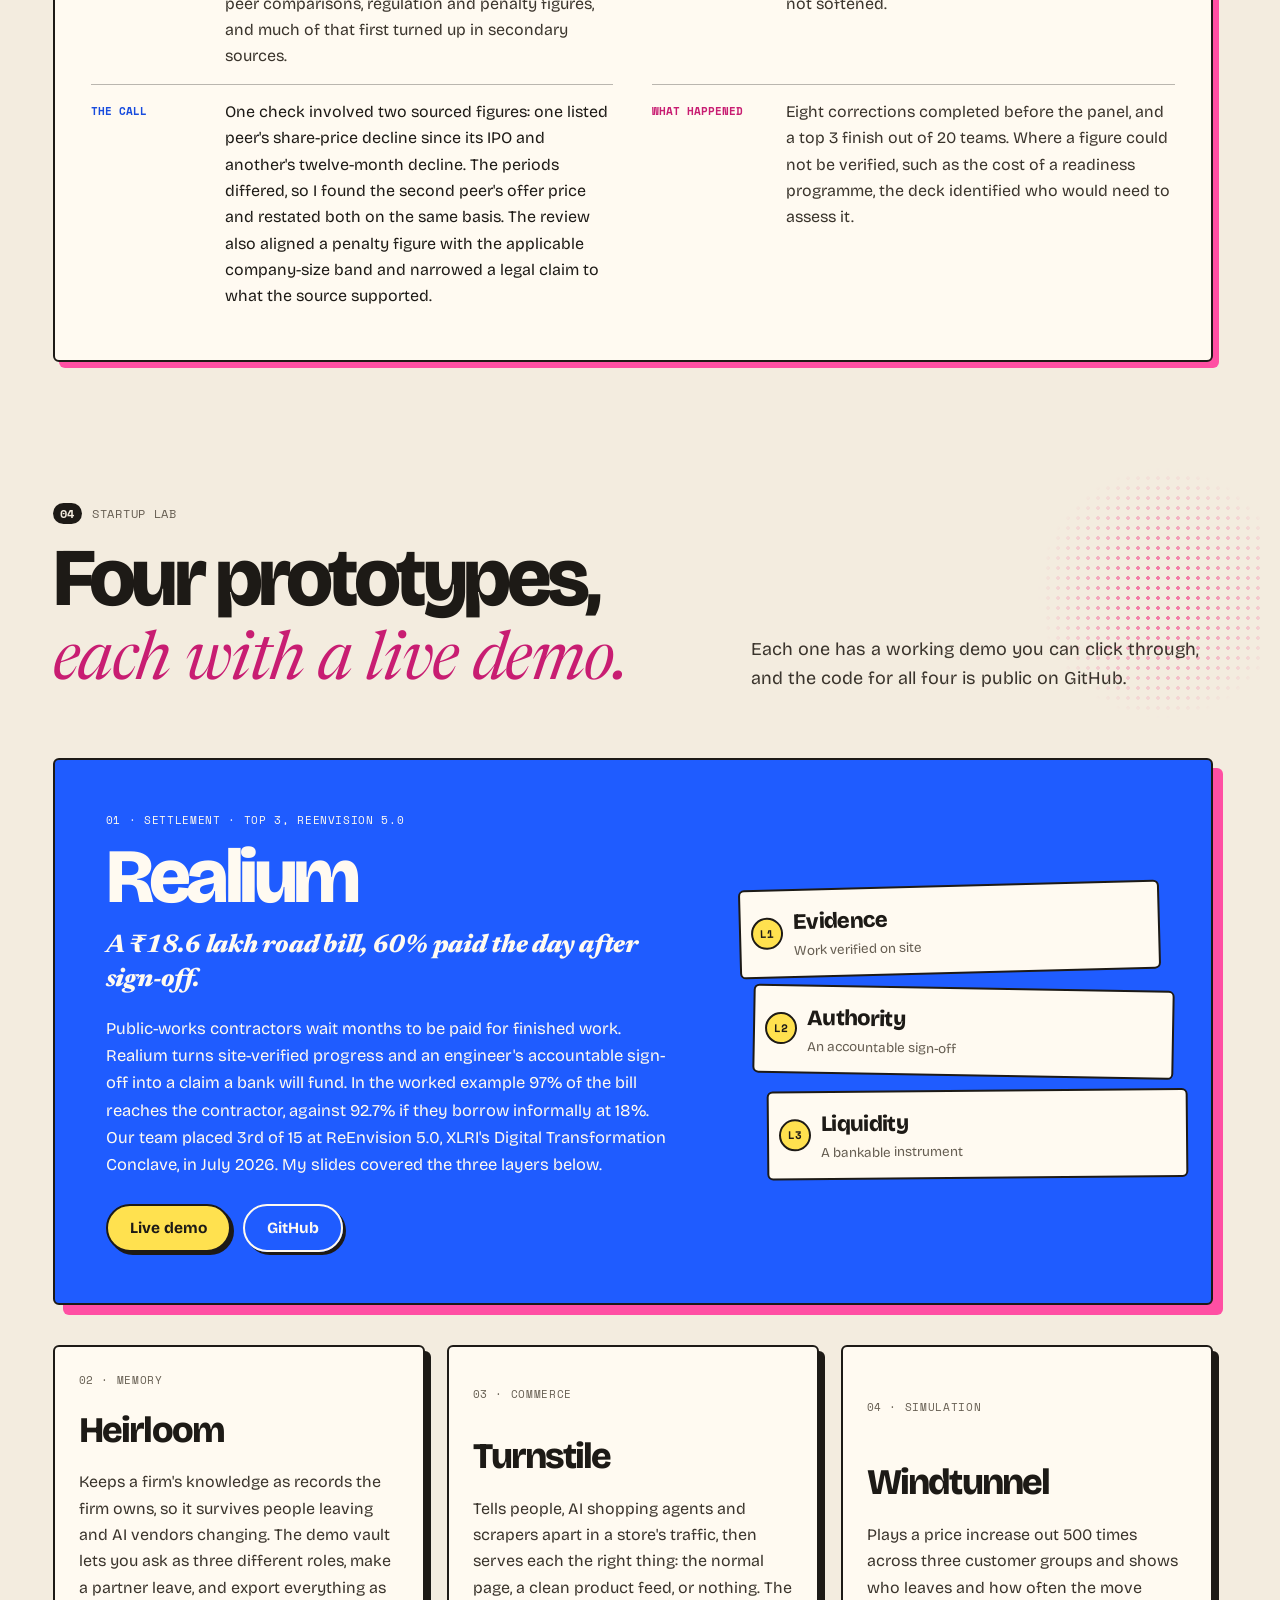
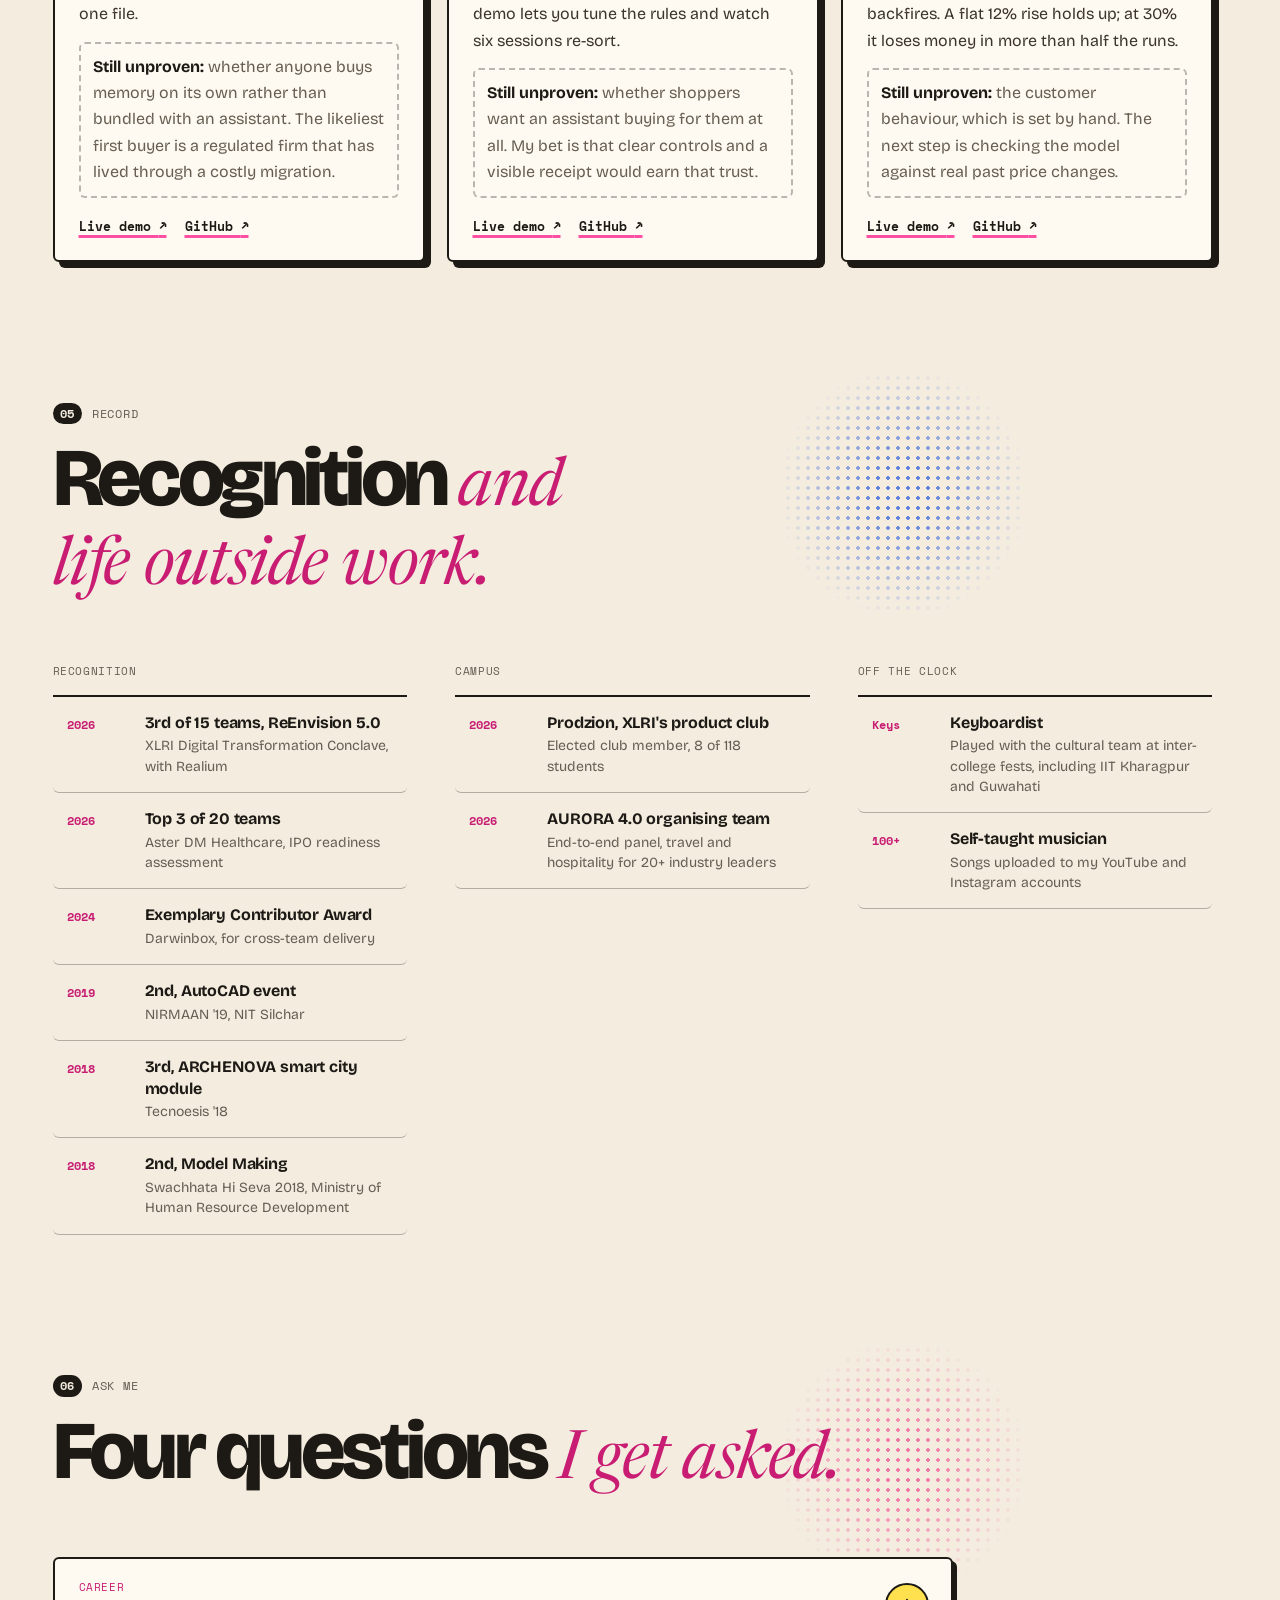
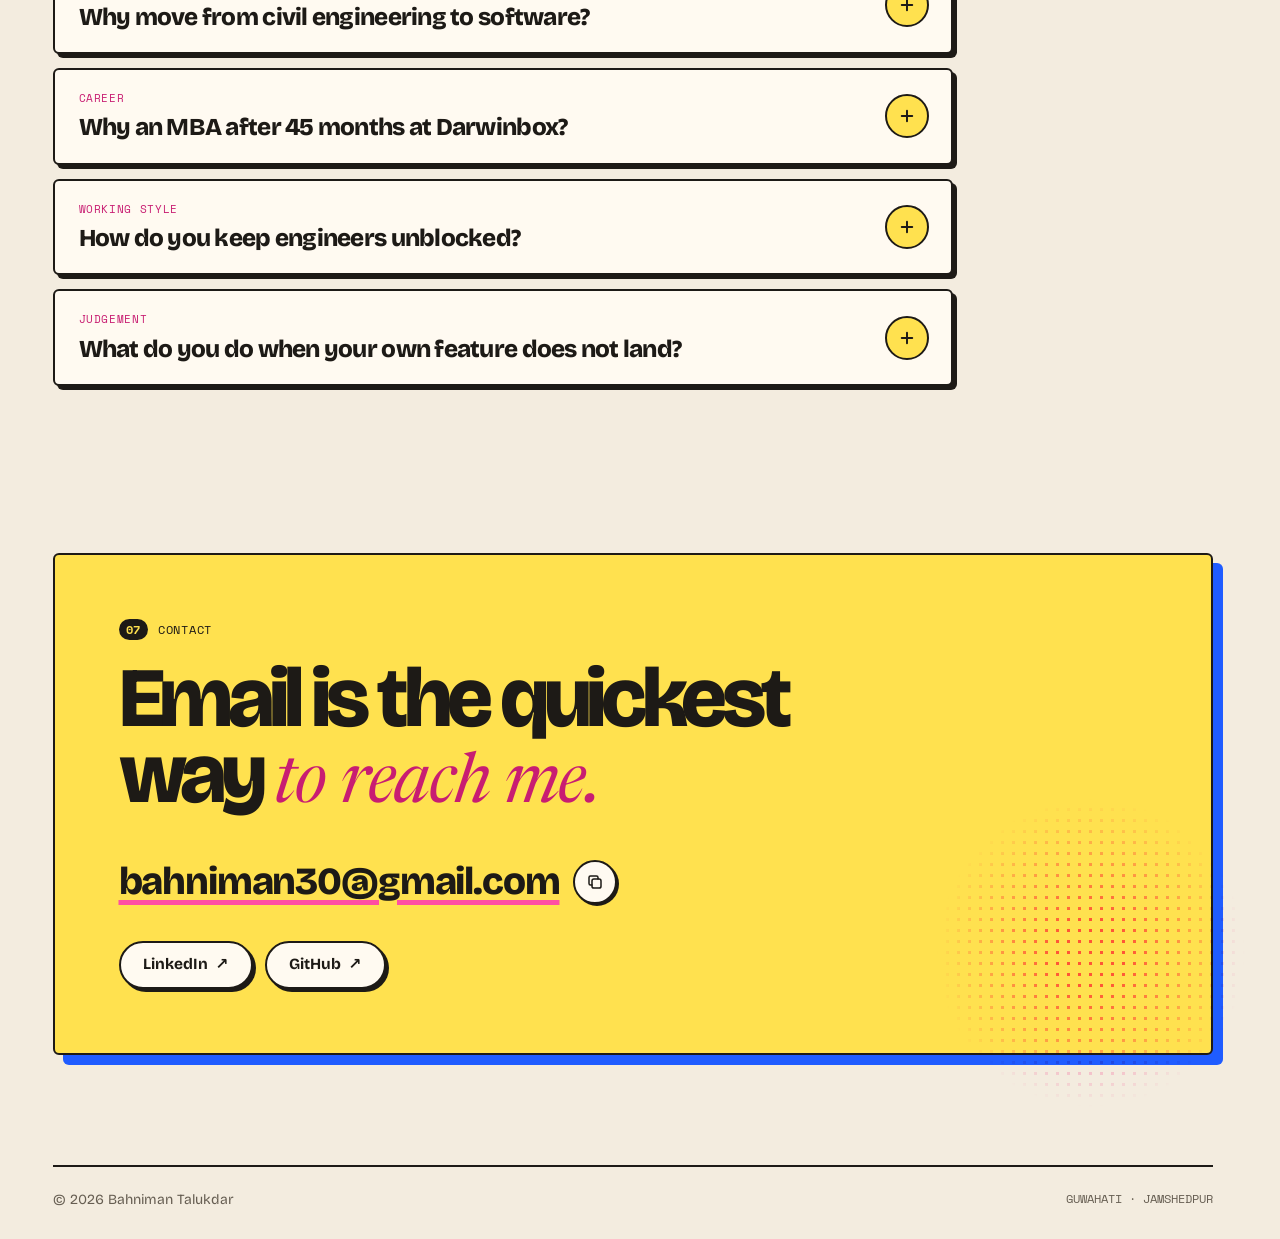
==== commit 1830d17c: "Portfolio: plain project blurbs matching the rebuilt prototype pages Co-Authored-By: Claude Opus 5.5" ====
--- a/index.html
+++ b/index.html
@@ -313,8 +313,8 @@
     <div class="feature-copy">
       <p class="kick sm tan">01 · Settlement · Top 3, ReEnvision 5.0</p>
       <h3>Realium</h3>
-      <p class="big">A modelled ₹18.6 lakh invoice: a 60% advance on day one.</p>
-      <p>Contractors on public works can wait months for payment. Realium models a flow from site-verified progress to accountable sign-off and a claim a lender could fund. Under the demo's assumptions, 97% of the invoice reaches the contractor. Our team placed 3rd of 15 at ReEnvision 5.0, XLRI's Digital Transformation Conclave, in July 2026. My slides covered the three layers below.</p>
+      <p class="big">A ₹18.6 lakh road bill, 60% paid the day after sign-off.</p>
+      <p>Public-works contractors wait months to be paid for finished work. Realium turns site-verified progress and an engineer's accountable sign-off into a claim a bank will fund. In the worked example 97% of the bill reaches the contractor, against 92.7% if they borrow informally at 18%. Our team placed 3rd of 15 at ReEnvision 5.0, XLRI's Digital Transformation Conclave, in July 2026. My slides covered the three layers below.</p>
       <div class="links">
         <a class="btn pri" href="https://ferventclav.github.io/realium/" target="_blank" rel="noopener">Live demo</a>
         <a class="btn" href="https://github.com/ferventclav/realium" target="_blank" rel="noopener">GitHub</a>
@@ -331,22 +331,22 @@
     <li class="reveal">
       <p class="kick sm">02 · Memory</p>
       <h3>Heirloom</h3>
-      <p>A prototype for keeping a firm's knowledge in a format it owns when people leave or AI vendors change. The browser sandbox shows how role-based access, record updates and export could work, using sample records.</p>
-      <p class="unproven"><b>Still unproven:</b> whether anyone buys memory on its own rather than bundled with an assistant. The strongest use case may be a firm that has experienced a costly migration or needs to demonstrate where its knowledge is held.</p>
+      <p>Keeps a firm's knowledge as records the firm owns, so it survives people leaving and AI vendors changing. The demo vault lets you ask as three different roles, make a partner leave, and export everything as one file.</p>
+      <p class="unproven"><b>Still unproven:</b> whether anyone buys memory on its own rather than bundled with an assistant. The likeliest first buyer is a regulated firm that has lived through a costly migration.</p>
       <div class="plinks"><a href="https://ferventclav.github.io/heirloom/" target="_blank" rel="noopener">Live demo <span aria-hidden="true">↗</span></a><a href="https://github.com/ferventclav/heirloom" target="_blank" rel="noopener">GitHub <span aria-hidden="true">↗</span></a></div>
     </li>
     <li class="reveal">
       <p class="kick sm">03 · Commerce</p>
       <h3>Turnstile</h3>
-      <p>A prototype for distinguishing people, shopping agents and crawlers in store traffic. The browser demo classifies sample sessions and shows the HTML or structured catalogue each would receive.</p>
-      <p class="unproven"><b>Still unproven:</b> whether shoppers want an assistant buying for them at all. My hypothesis is that clearer controls and trust could make the experience useful, but demand has not been validated.</p>
+      <p>Tells people, AI shopping agents and scrapers apart in a store's traffic, then serves each the right thing: the normal page, a clean product feed, or nothing. The demo lets you tune the rules and watch six sessions re-sort.</p>
+      <p class="unproven"><b>Still unproven:</b> whether shoppers want an assistant buying for them at all. My bet is that clear controls and a visible receipt would earn that trust.</p>
       <div class="plinks"><a href="https://ferventclav.github.io/turnstile/" target="_blank" rel="noopener">Live demo <span aria-hidden="true">↗</span></a><a href="https://github.com/ferventclav/turnstile" target="_blank" rel="noopener">GitHub <span aria-hidden="true">↗</span></a></div>
     </li>
     <li class="reveal">
       <p class="kick sm">04 · Simulation</p>
       <h3>Windtunnel</h3>
-      <p>An illustrative pricing model that runs 500 simulations across assumed customer cohorts. Change the price and migration strategy to explore the spread of modelled outcomes; the browser demo uses sample assumptions rather than connected customer data.</p>
-      <p class="unproven"><b>Still unproven:</b> the behavioural assumptions. More simulation runs do not validate those assumptions. The output helps explore sensitivity and possible breaking points; it is not a validated revenue forecast.</p>
+      <p>Plays a price increase out 500 times across three customer groups and shows who leaves and how often the move backfires. A flat 12% rise holds up; at 30% it loses money in more than half the runs.</p>
+      <p class="unproven"><b>Still unproven:</b> the customer behaviour, which is set by hand. The next step is checking the model against real past price changes.</p>
       <div class="plinks"><a href="https://ferventclav.github.io/windtunnel/" target="_blank" rel="noopener">Live demo <span aria-hidden="true">↗</span></a><a href="https://github.com/ferventclav/windtunnel" target="_blank" rel="noopener">GitHub <span aria-hidden="true">↗</span></a></div>
     </li>
   </ul>
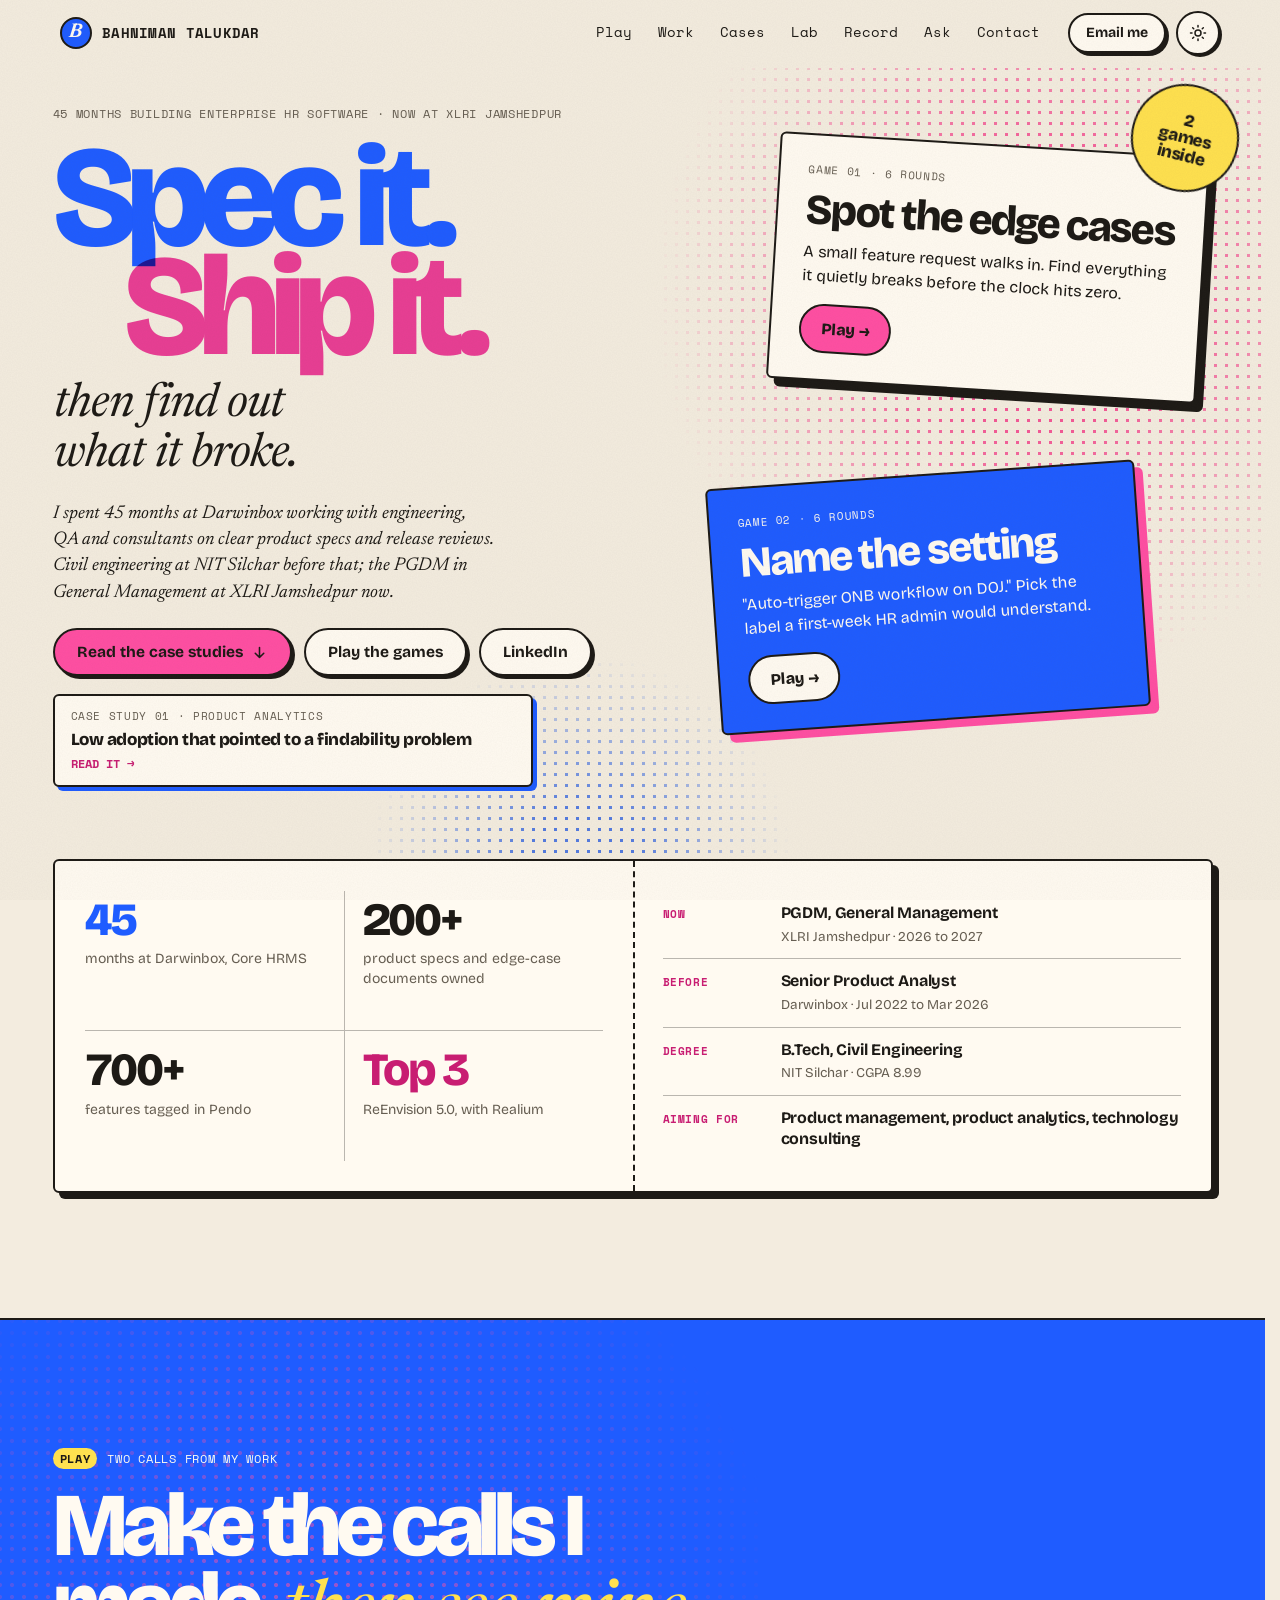
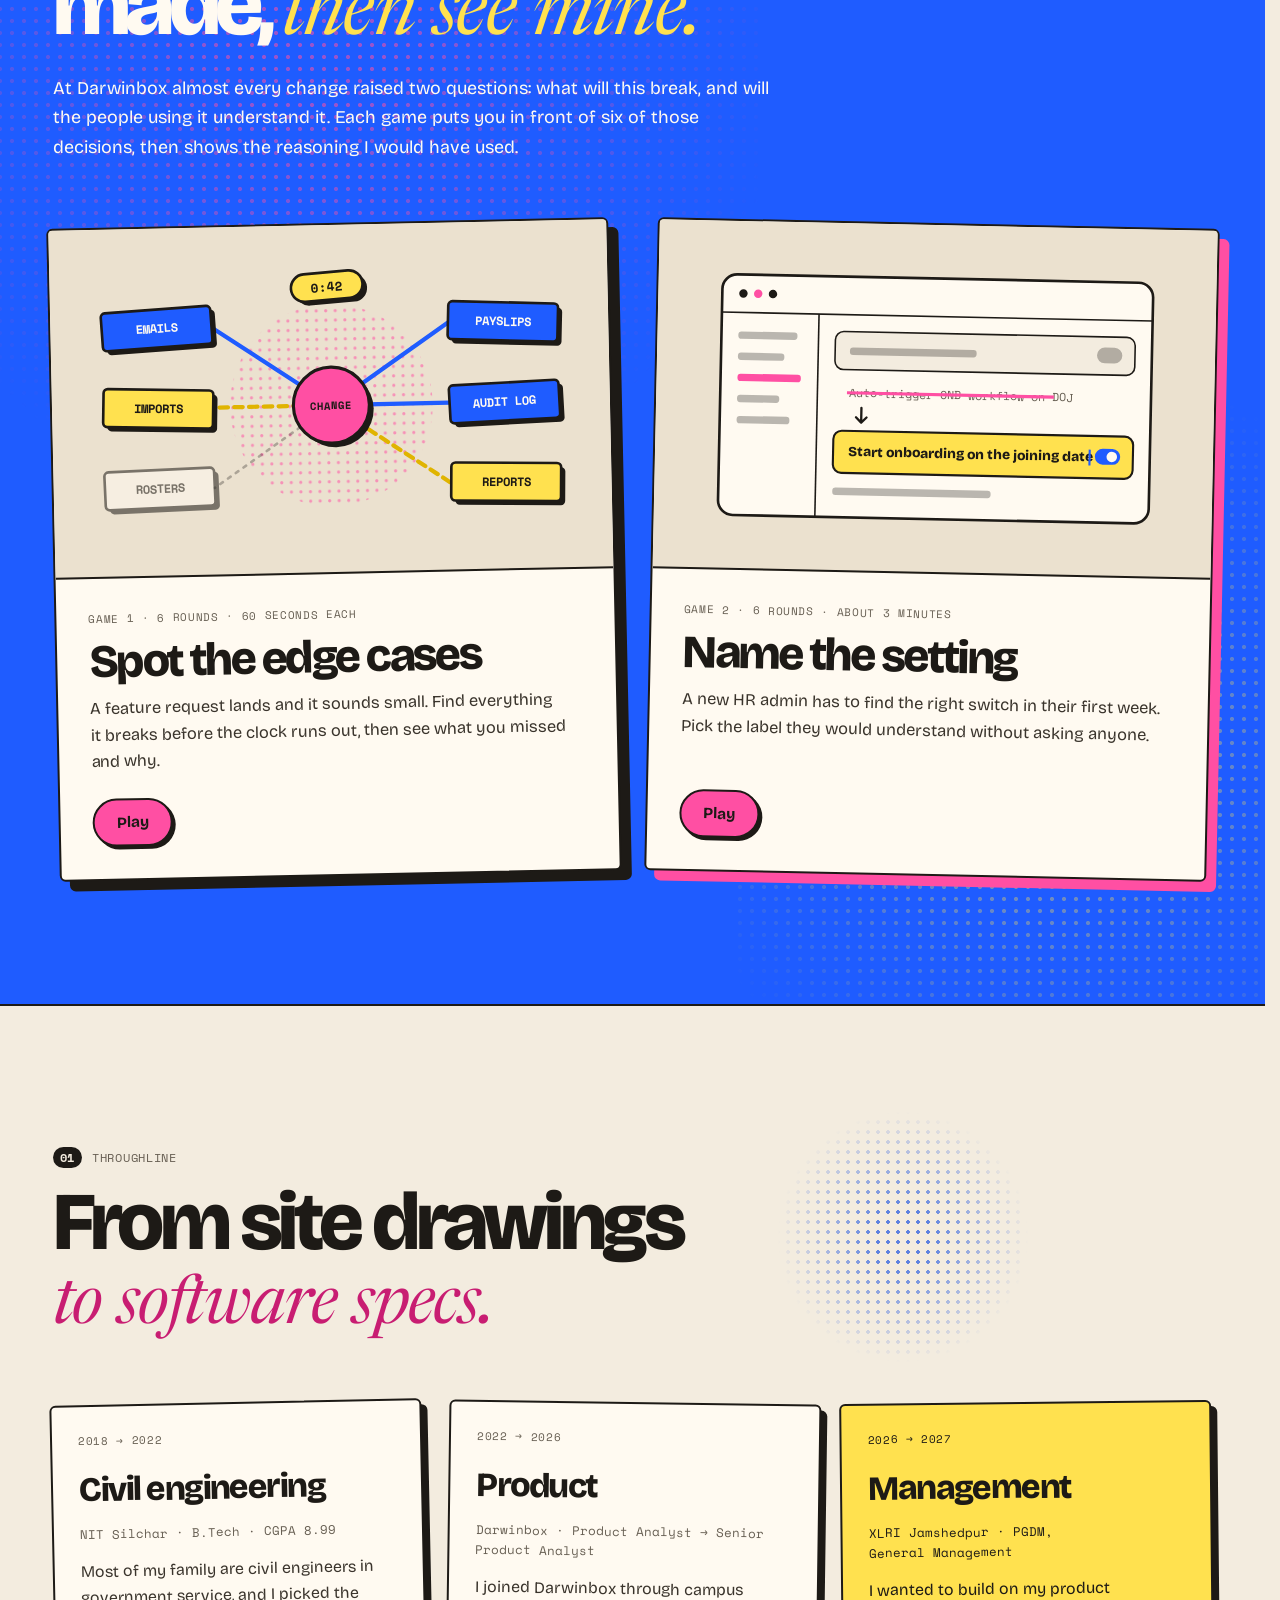
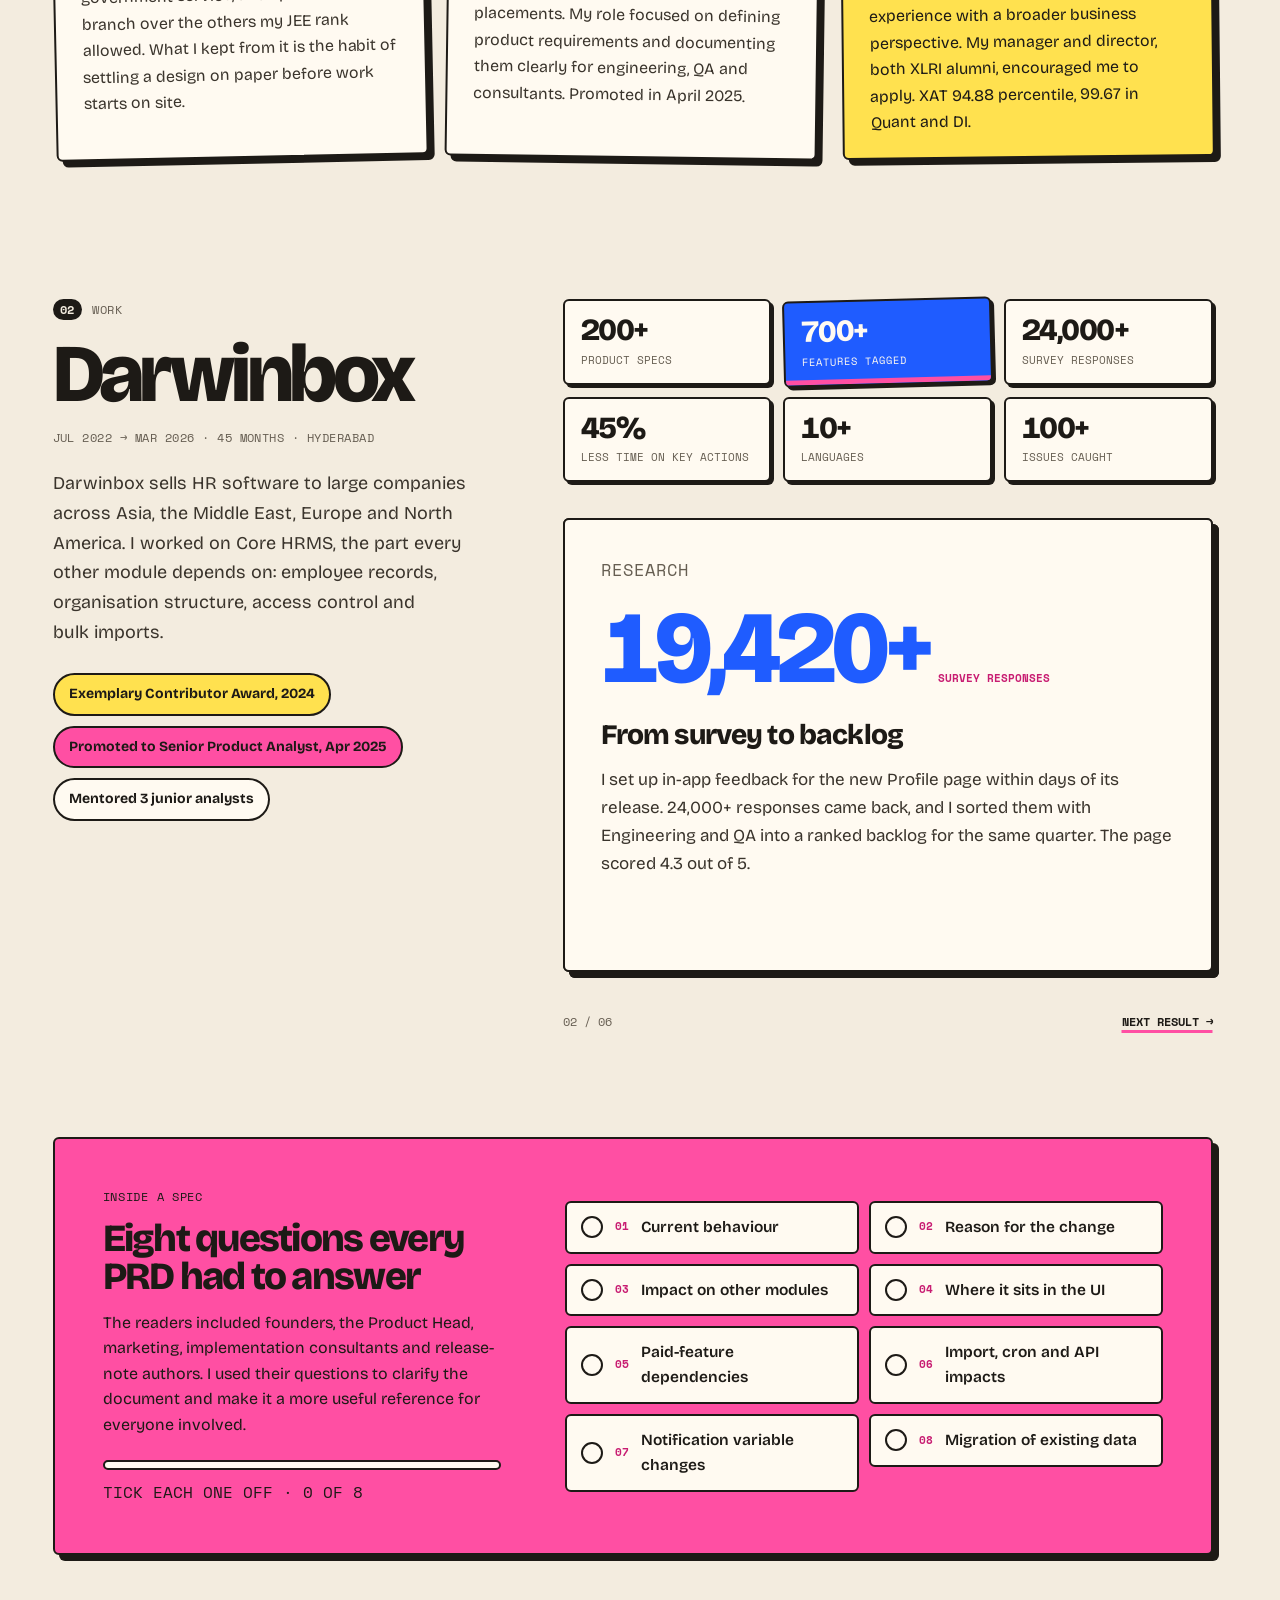
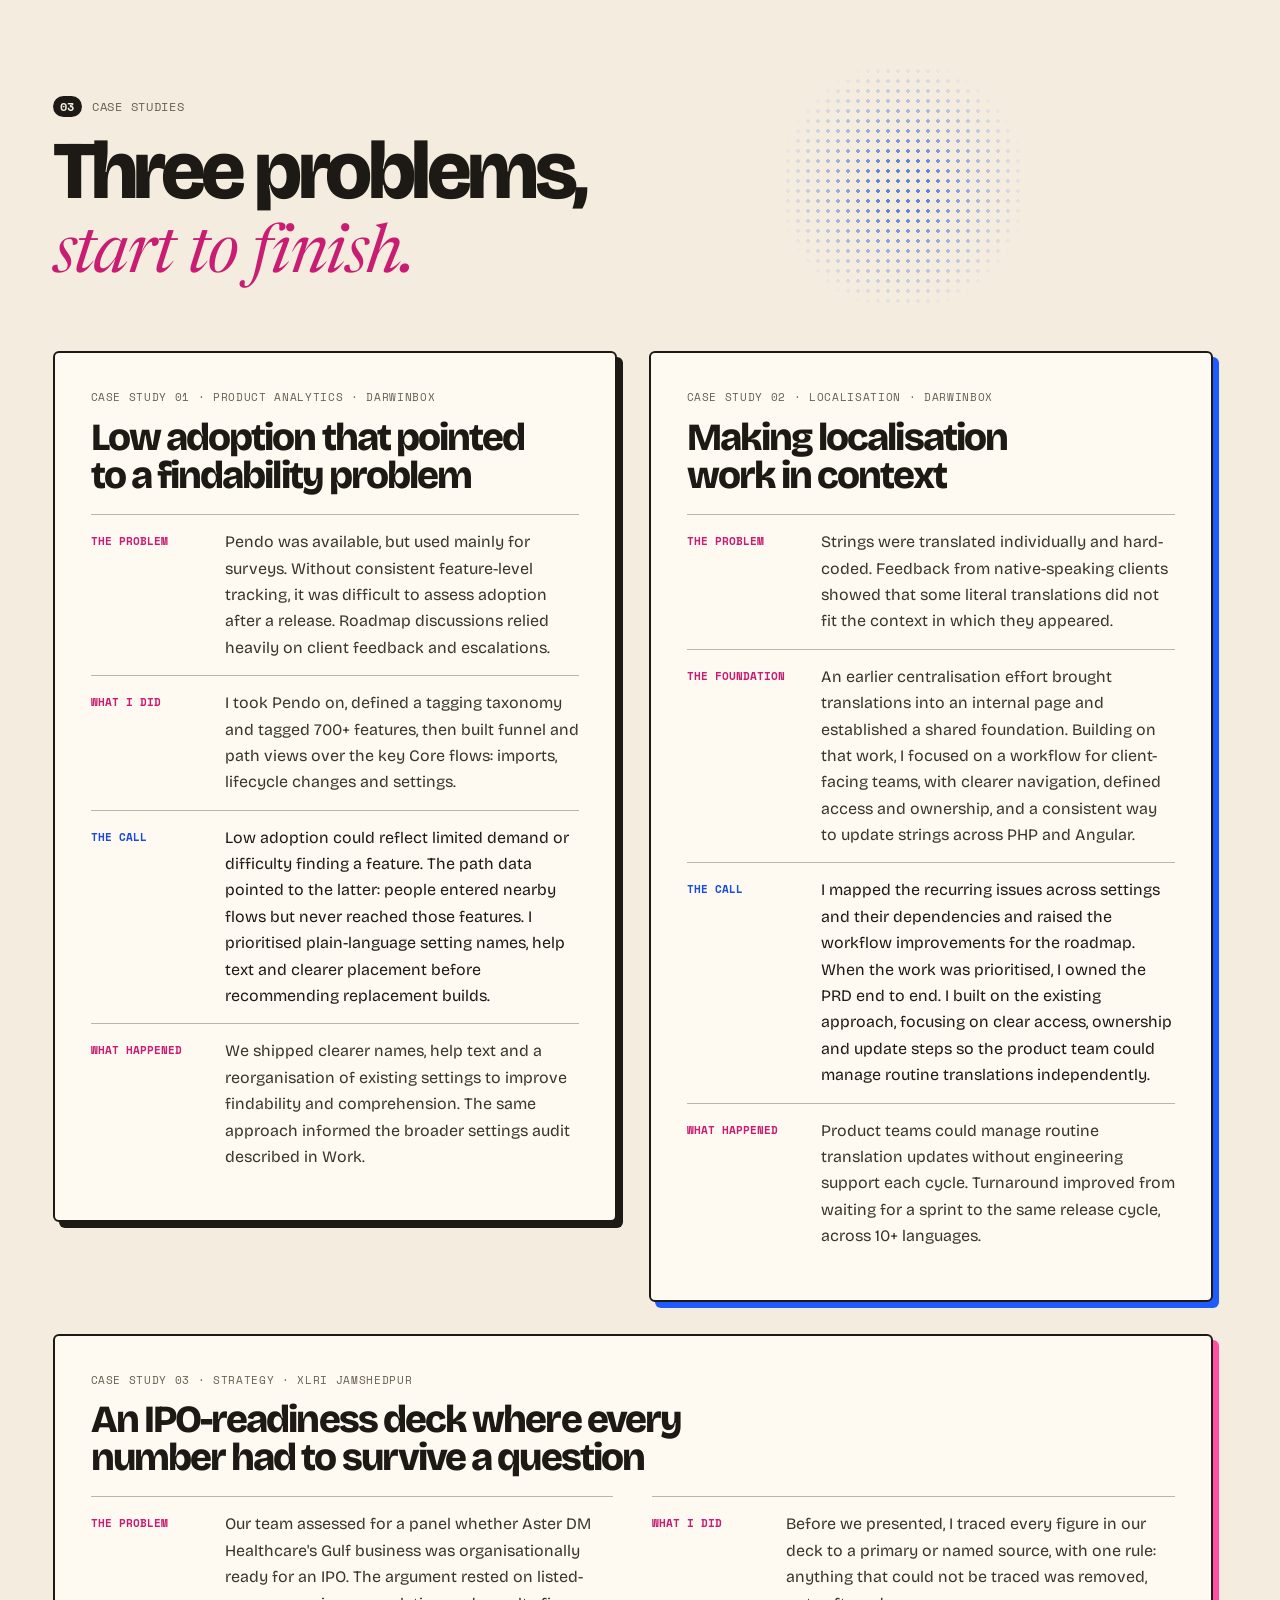
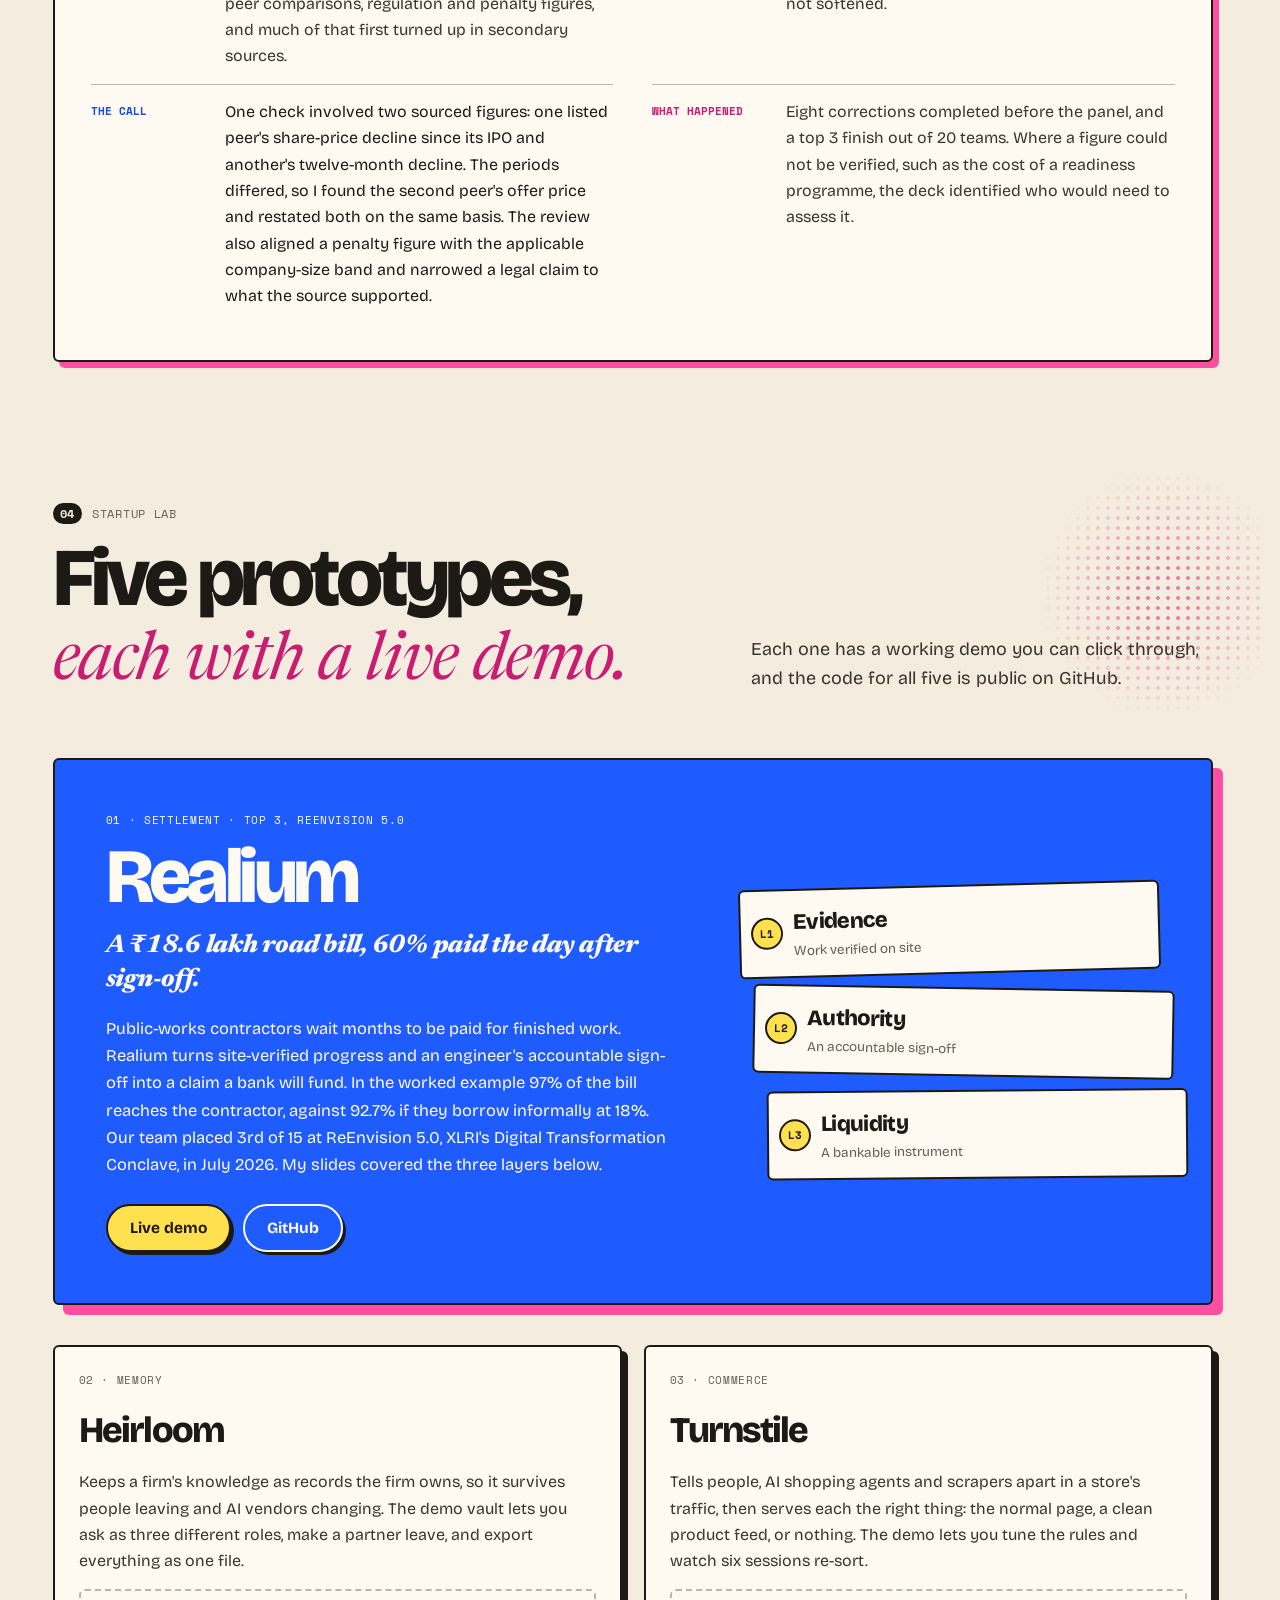
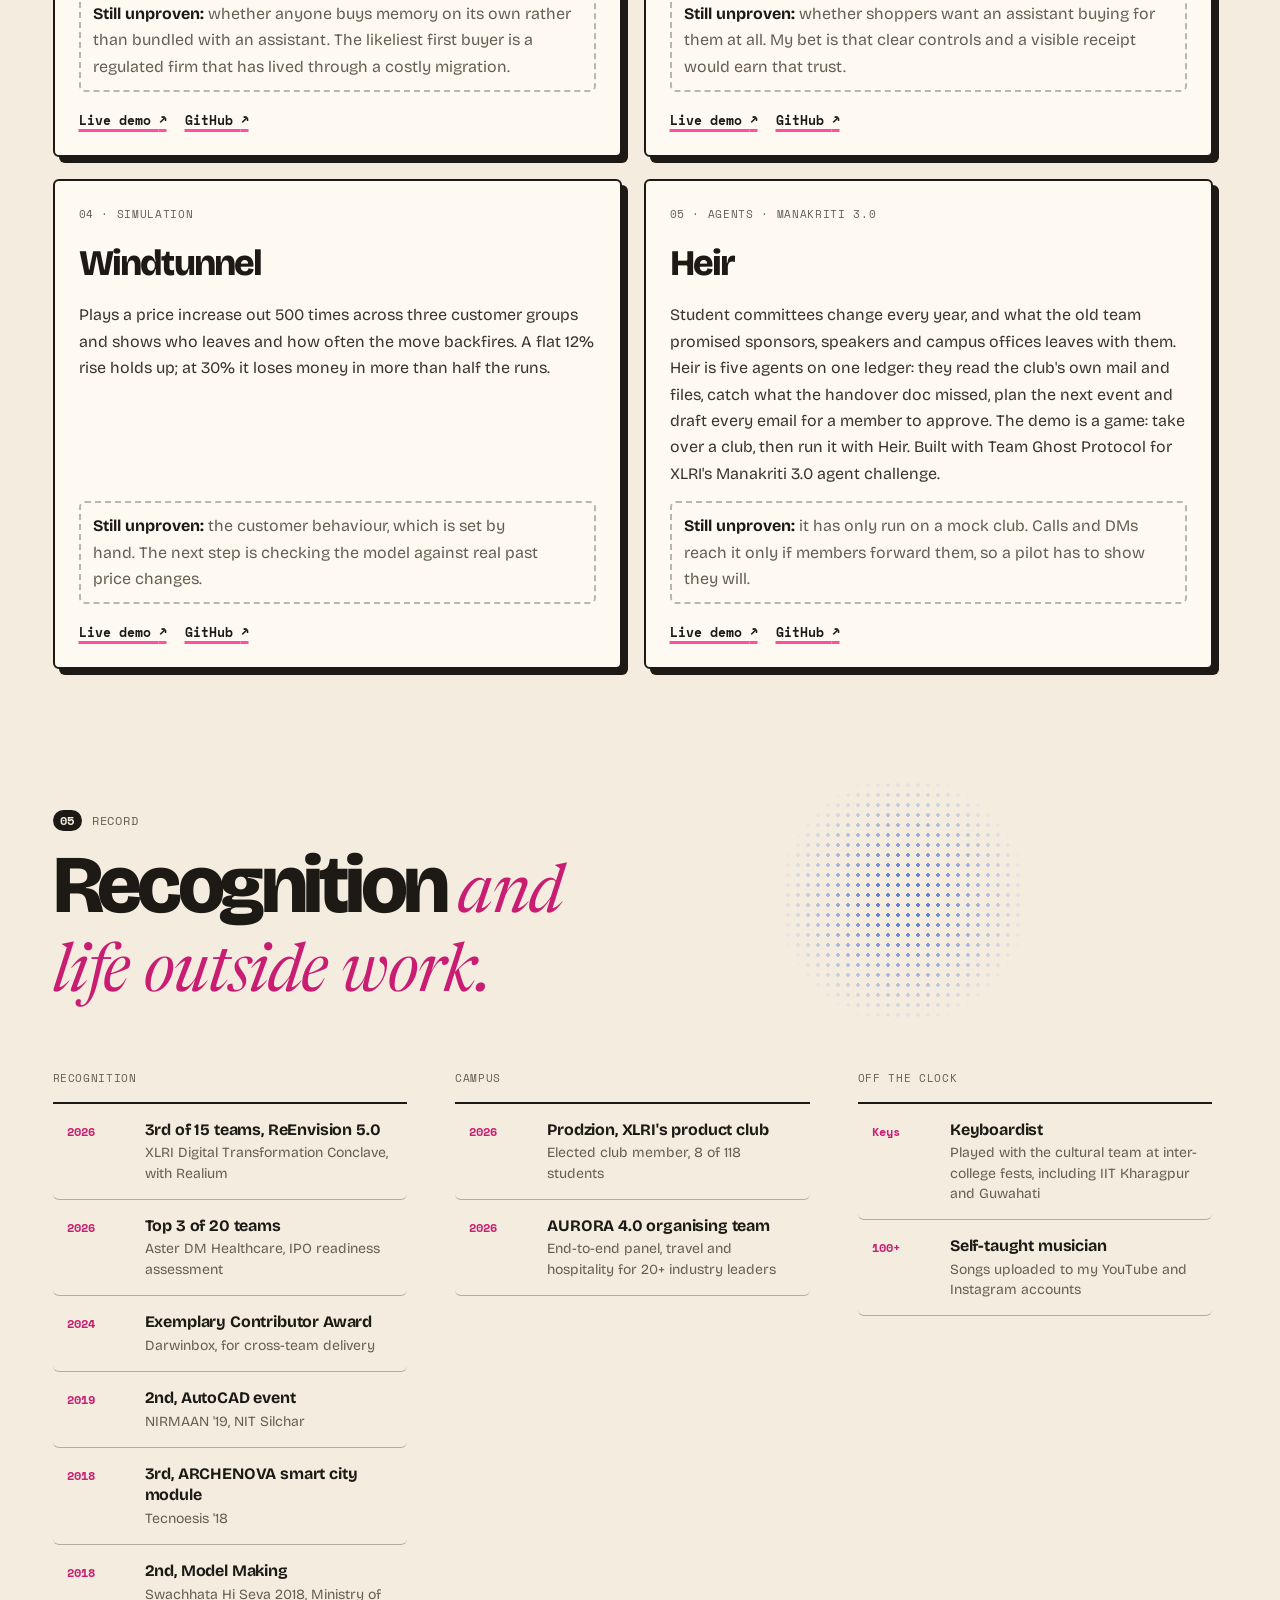
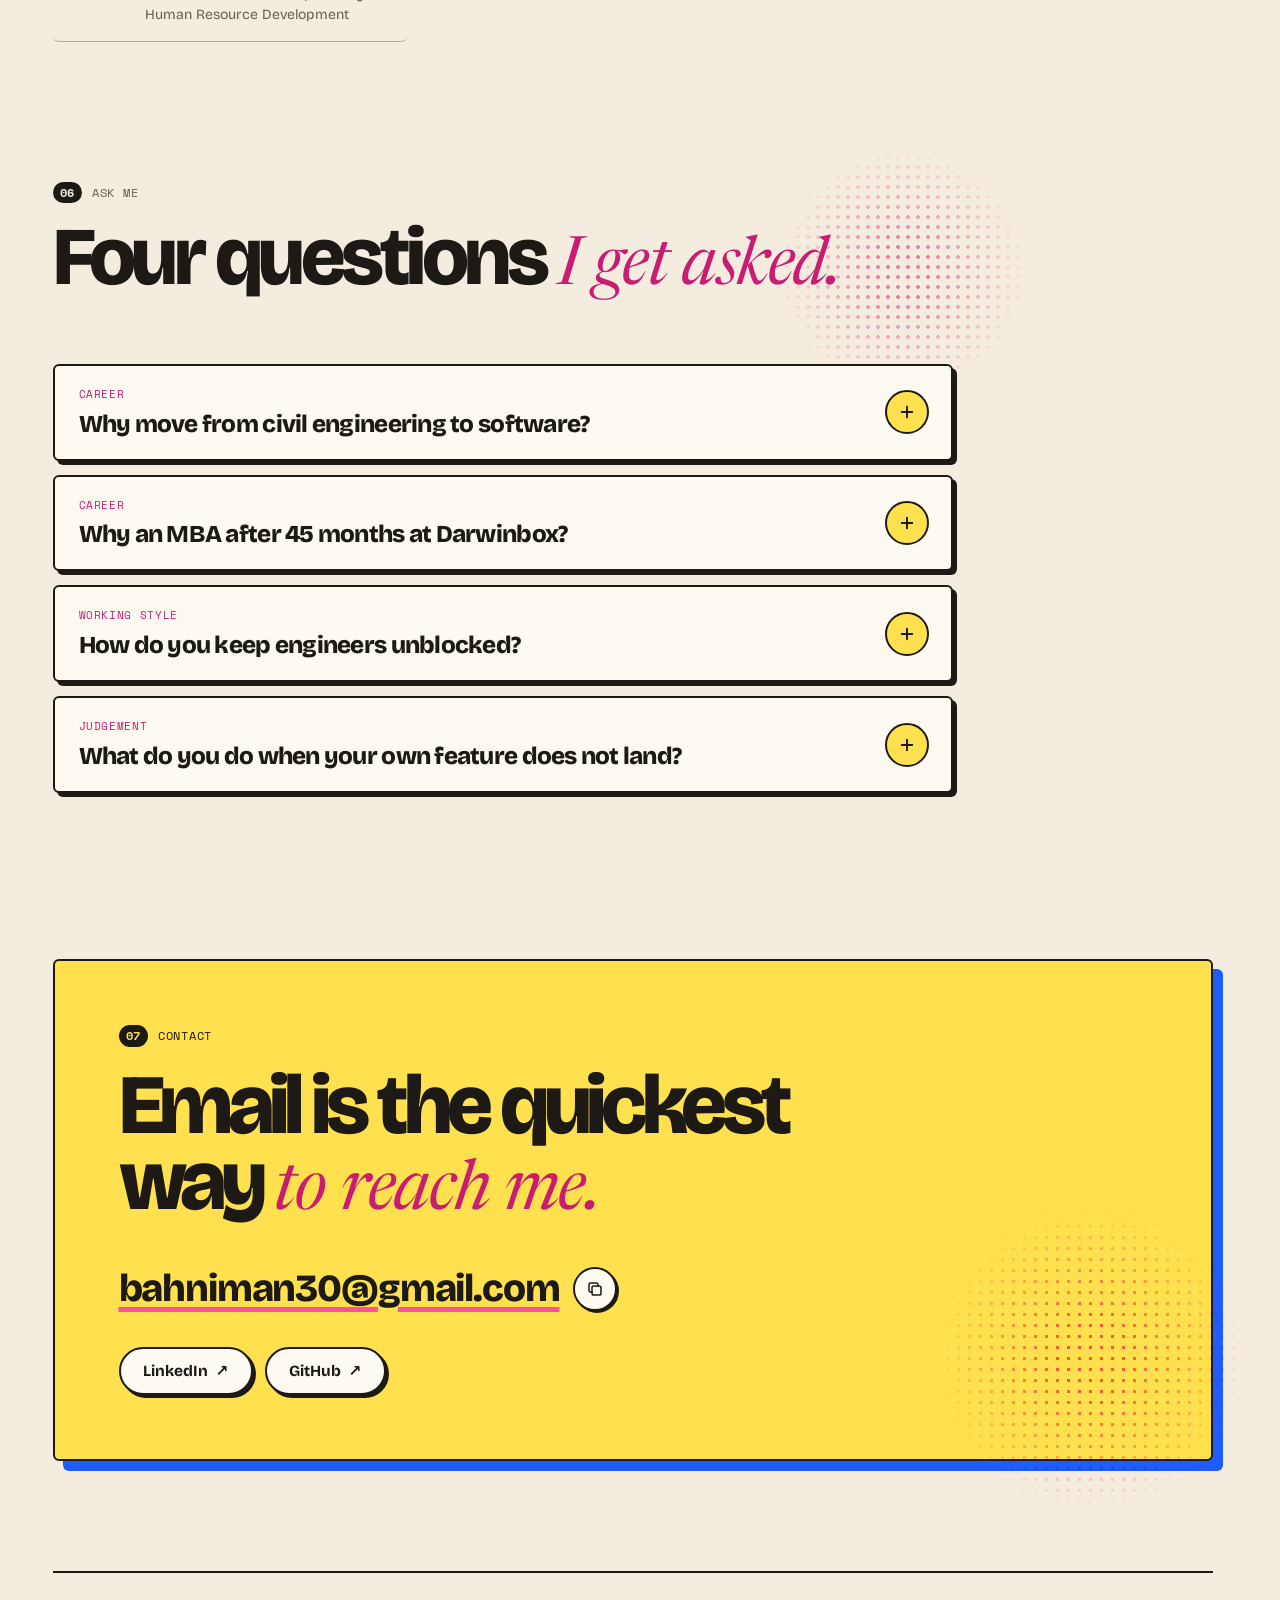
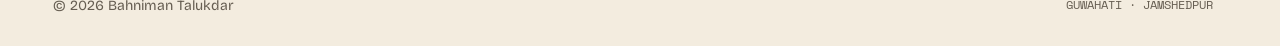
==== commit 5feac3ad: "Add Heir to the Startup Lab: fifth prototype, 2x2 project grid Co-Authored-By: Claude Opus 5.5 <nore" ====
--- a/index.html
+++ b/index.html
@@ -304,9 +304,9 @@
   <header class="sec-head split reveal">
     <div>
       <p class="kick"><span class="n">04</span>Startup Lab</p>
-      <h2 id="lab-h">Four prototypes, <em>each with a live demo.</em></h2>
-    </div>
-    <p class="lede">Each one has a working demo you can click through, and the code for all four is public on GitHub.</p>
+      <h2 id="lab-h">Five prototypes, <em>each with a live demo.</em></h2>
+    </div>
+    <p class="lede">Each one has a working demo you can click through, and the code for all five is public on GitHub.</p>
   </header>
 
   <article class="feature reveal">
@@ -348,6 +348,13 @@
       <p>Plays a price increase out 500 times across three customer groups and shows who leaves and how often the move backfires. A flat 12% rise holds up; at 30% it loses money in more than half the runs.</p>
       <p class="unproven"><b>Still unproven:</b> the customer behaviour, which is set by hand. The next step is checking the model against real past price changes.</p>
       <div class="plinks"><a href="https://ferventclav.github.io/windtunnel/" target="_blank" rel="noopener">Live demo <span aria-hidden="true">↗</span></a><a href="https://github.com/ferventclav/windtunnel" target="_blank" rel="noopener">GitHub <span aria-hidden="true">↗</span></a></div>
+    </li>
+    <li class="reveal">
+      <p class="kick sm">05 · Agents · Manakriti 3.0</p>
+      <h3>Heir</h3>
+      <p>Student committees change every year, and what the old team promised sponsors, speakers and campus offices leaves with them. Heir is five agents on one ledger: they read the club's own mail and files, catch what the handover doc missed, plan the next event and draft every email for a member to approve. The demo is a game: take over a club, then run it with Heir. Built with Team Ghost Protocol for XLRI's Manakriti 3.0 agent challenge.</p>
+      <p class="unproven"><b>Still unproven:</b> it has only run on a mock club. Calls and DMs reach it only if members forward them, so a pilot has to show they will.</p>
+      <div class="plinks"><a href="https://ferventclav.github.io/heir/" target="_blank" rel="noopener">Live demo <span aria-hidden="true">↗</span></a><a href="https://github.com/ferventclav/heir" target="_blank" rel="noopener">GitHub <span aria-hidden="true">↗</span></a></div>
     </li>
   </ul>
 </section>
--- a/site.css
+++ b/site.css
@@ -133,6 +133,8 @@
 .hcard.two{right:70px;top:330px;transform:rotate(-4deg);background:var(--blue-fill);color:#fffaf1;box-shadow:8px 8px 0 var(--pink)}
 .hcard.two .kick{color:#fffaf1}
 .hcard.two .go{background:#fffaf1}
+/* invisible margin that lifts with the card, so the pointer stays on it at the edges */
+.hcard::after{content:"";position:absolute;inset:-14px;border-radius:12px}
 .hcard.one:hover{transform:rotate(1.5deg) translate(-4px,-6px);box-shadow:12px 14px 0 var(--shc)}
 .hcard.two:hover{transform:rotate(-2deg) translate(-4px,-6px);box-shadow:12px 14px 0 var(--pink)}
 
@@ -164,6 +166,12 @@
 body.loaded .sticker{animation:stick .6s var(--ease) .7s forwards}
 body.loaded .glance.h-in{animation-delay:.45s}
 @keyframes rise{to{opacity:1;transform:none}}
+/* After the entrance plays, hand the transform back to normal styles so the hover lift can run. */
+body.loaded .hcard.settled{animation:none;opacity:1}
+.js .hcard.one.settled{transform:rotate(3.5deg)}
+.js .hcard.two.settled{transform:rotate(-4deg)}
+.js .hcard.one.settled:hover{transform:rotate(1.5deg) translate(-4px,-6px)}
+.js .hcard.two.settled:hover{transform:rotate(-2deg) translate(-4px,-6px)}
 @keyframes cardin1{from{opacity:0;transform:rotate(12deg) translateY(40px)}to{opacity:1;transform:rotate(3.5deg)}}
 @keyframes cardin2{from{opacity:0;transform:rotate(-12deg) translateY(40px)}to{opacity:1;transform:rotate(-4deg)}}
 @keyframes stick{from{opacity:0;transform:rotate(-30deg) scale(.4)}to{opacity:1;transform:rotate(14deg) scale(1)}}
@@ -277,13 +285,13 @@
 .chain span{grid-row:1 / 3;justify-self:center;width:32px;height:32px;border-radius:50%;display:grid;place-items:center;font-size:11px;font-weight:700;color:#1d1a16;background:var(--yellow);border:2px solid #1d1a16}
 .chain b{font-weight:800;font-size:22px;letter-spacing:-.03em}
 .chain small{font-size:13.5px;color:#665e52}
-.projects{list-style:none;margin:clamp(28px,4vw,40px) 0 0;padding:0;display:grid;grid-template-columns:repeat(3,minmax(0,1fr));gap:22px}
+.projects{list-style:none;margin:clamp(28px,4vw,40px) 0 0;padding:0;display:grid;grid-template-columns:repeat(2,minmax(0,1fr));gap:22px}
 .projects li{padding:24px;display:flex;flex-direction:column;background:var(--card);border:var(--bw) solid var(--ink);border-radius:6px;box-shadow:var(--sh);transition:transform .3s var(--ease)}
-.projects li:nth-child(1){transform:rotate(-1deg)}.projects li:nth-child(3){transform:rotate(1deg)}
+.projects li:nth-child(1){transform:rotate(-1deg)}.projects li:nth-child(4){transform:rotate(1deg)}
 .projects li:hover{transform:rotate(0) translateY(-6px)}
 .projects h3{font-size:36px;letter-spacing:-.05em;margin:12px 0 10px}
-.projects p{font-size:16px;line-height:1.65;flex:1}
-.projects li:nth-child(2){transition-delay:.08s}.projects li:nth-child(3){transition-delay:.16s}
+.projects p{font-size:16px;line-height:1.65;flex:1}.projects p.kick,.projects p.unproven{flex:none}
+.projects li:nth-child(2){transition-delay:.08s}.projects li:nth-child(3){transition-delay:.16s}.projects li:nth-child(4){transition-delay:.24s}
 .plinks{display:flex;gap:18px;margin-top:18px}
 .plinks a{font-family:var(--mono);font-size:13px;font-weight:700;text-decoration:underline;text-decoration-color:var(--pink);text-decoration-thickness:3px;text-underline-offset:4px;color:var(--ink)}
 .plinks a:hover{background:var(--yellow);color:#1d1a16}
